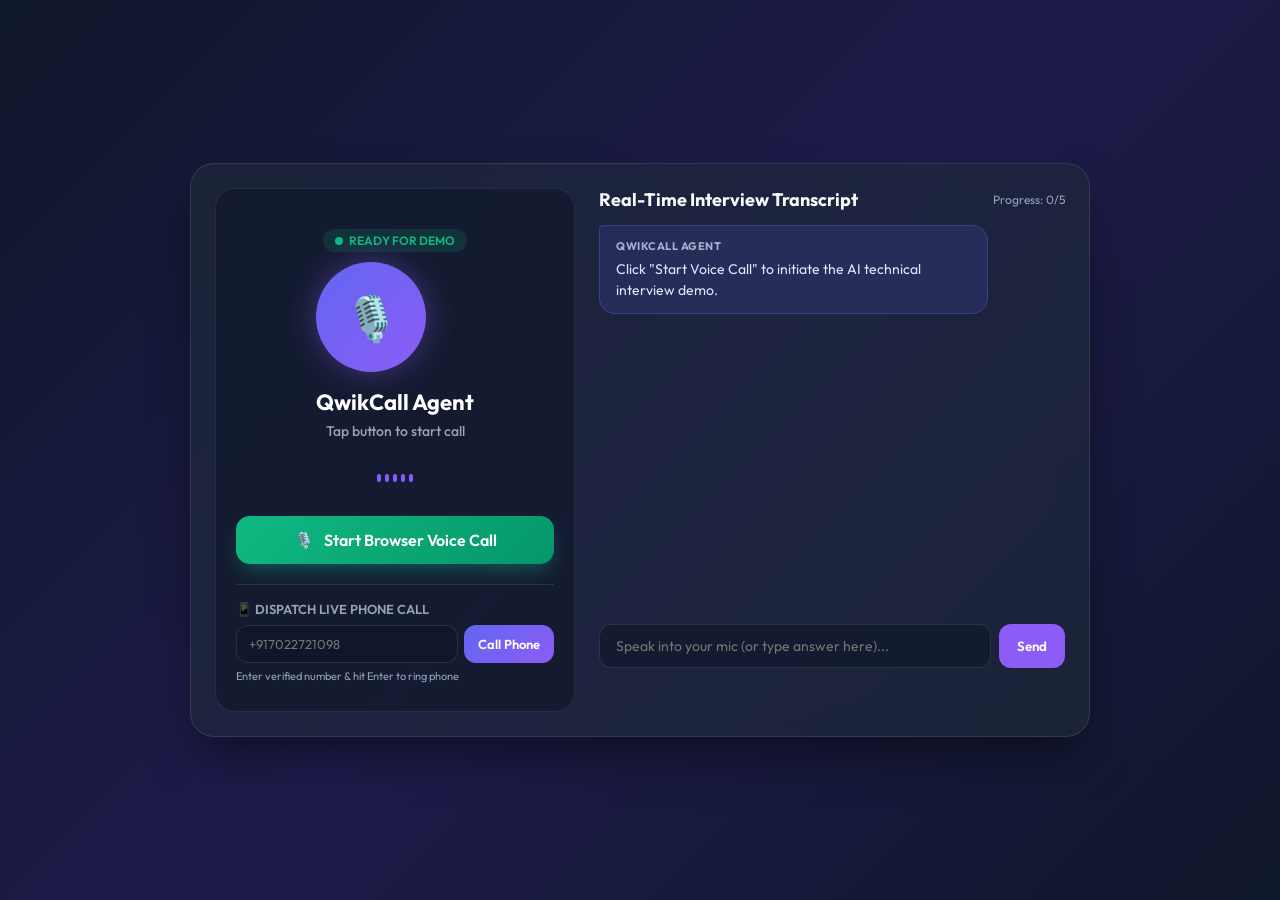
==== static/index.html @ 815c75c7 "first commit" ====
<!DOCTYPE html>
<html lang="en">
<head>
    <meta charset="UTF-8">
    <meta name="viewport" content="width=device-width, initial-scale=1.0">
    <title>QwikCall — AI Voice Interview Practice Agent</title>
    <link rel="preconnect" href="https://fonts.googleapis.com">
    <link rel="preconnect" href="https://fonts.gstatic.com" crossorigin>
    <link href="https://fonts.googleapis.com/css2?family=Outfit:wght@300;400;500;600;700&display=swap" rel="stylesheet">
    <style>
        :root {
            --bg-gradient: linear-gradient(135deg, #0f172a 0%, #1e1b4b 50%, #0f172a 100%);
            --card-bg: rgba(30, 41, 59, 0.7);
            --card-border: rgba(255, 255, 255, 0.1);
            --accent-purple: #8b5cf6;
            --accent-indigo: #6366f1;
            --accent-green: #10b981;
            --accent-red: #ef4444;
            --text-main: #f8fafc;
            --text-muted: #94a3b8;
        }

        * {
            box-sizing: border-box;
            margin: 0;
            padding: 0;
            font-family: 'Outfit', sans-serif;
        }

        body {
            background: var(--bg-gradient);
            color: var(--text-main);
            min-height: 100vh;
            display: flex;
            justify-content: center;
            align-items: center;
            padding: 20px;
            overflow-x: hidden;
        }

        .container {
            width: 100%;
            max-width: 900px;
            display: grid;
            grid-template-columns: 360px 1fr;
            gap: 24px;
            background: var(--card-bg);
            backdrop-filter: blur(16px);
            border: 1px solid var(--card-border);
            border-radius: 24px;
            padding: 24px;
            box-shadow: 0 25px 50px -12px rgba(0, 0, 0, 0.5);
        }

        @media (max-width: 768px) {
            .container {
                grid-template-columns: 1fr;
            }
        }

        /* Phone Call UI Card */
        .phone-card {
            background: rgba(15, 23, 42, 0.6);
            border: 1px solid rgba(255, 255, 255, 0.08);
            border-radius: 20px;
            padding: 28px 20px;
            display: flex;
            flex-direction: column;
            align-items: center;
            justify-content: space-between;
            text-align: center;
            position: relative;
        }

        .avatar-box {
            position: relative;
            margin-top: 10px;
        }

        .avatar {
            width: 110px;
            height: 110px;
            border-radius: 50%;
            background: linear-gradient(135deg, var(--accent-indigo), var(--accent-purple));
            display: flex;
            align-items: center;
            justify-content: center;
            font-size: 44px;
            box-shadow: 0 0 30px rgba(139, 92, 246, 0.4);
            transition: all 0.3s ease;
        }

        .avatar.speaking {
            animation: pulse-ring 1.5s infinite;
        }

        @keyframes pulse-ring {
            0% { box-shadow: 0 0 0 0 rgba(139, 92, 246, 0.6); }
            70% { box-shadow: 0 0 0 20px rgba(139, 92, 246, 0); }
            100% { box-shadow: 0 0 0 0 rgba(139, 92, 246, 0); }
        }

        .agent-name {
            font-size: 22px;
            font-weight: 700;
            margin-top: 16px;
            color: #ffffff;
        }

        .call-status {
            font-size: 14px;
            color: var(--text-muted);
            margin-top: 6px;
            font-weight: 500;
        }

        .badge-live {
            display: inline-flex;
            align-items: center;
            gap: 6px;
            background: rgba(16, 185, 129, 0.15);
            color: var(--accent-green);
            padding: 4px 12px;
            border-radius: 20px;
            font-size: 12px;
            font-weight: 600;
            margin-top: 12px;
        }

        .dot {
            width: 8px;
            height: 8px;
            background: var(--accent-green);
            border-radius: 50%;
            animation: blink 1s infinite alternate;
        }

        @keyframes blink {
            from { opacity: 0.3; }
            to { opacity: 1; }
        }

        /* Waveform Animation */
        .waveform {
            display: flex;
            align-items: center;
            justify-content: center;
            gap: 4px;
            height: 36px;
            margin: 20px 0;
        }

        .bar {
            width: 4px;
            height: 8px;
            background: var(--accent-purple);
            border-radius: 4px;
            transition: height 0.15s ease;
        }

        .waveform.active .bar {
            animation: wave 1s infinite ease-in-out alternate;
        }

        .waveform.active .bar:nth-child(1) { animation-delay: 0.1s; }
        .waveform.active .bar:nth-child(2) { animation-delay: 0.3s; }
        .waveform.active .bar:nth-child(3) { animation-delay: 0.2s; }
        .waveform.active .bar:nth-child(4) { animation-delay: 0.4s; }
        .waveform.active .bar:nth-child(5) { animation-delay: 0.15s; }

        @keyframes wave {
            0% { height: 8px; }
            100% { height: 32px; }
        }

        .btn-call {
            width: 100%;
            padding: 14px;
            border: none;
            border-radius: 14px;
            font-size: 16px;
            font-weight: 600;
            cursor: pointer;
            display: flex;
            align-items: center;
            justify-content: center;
            gap: 10px;
            transition: all 0.2s ease;
        }

        .btn-start {
            background: linear-gradient(135deg, #10b981, #059669);
            color: #ffffff;
            box-shadow: 0 10px 20px -5px rgba(16, 185, 129, 0.4);
        }

        .btn-start:hover {
            transform: translateY(-2px);
            box-shadow: 0 14px 24px -5px rgba(16, 185, 129, 0.5);
        }

        .btn-end {
            background: linear-gradient(135deg, #ef4444, #dc2626);
            color: #ffffff;
            box-shadow: 0 10px 20px -5px rgba(239, 68, 68, 0.4);
        }

        .btn-end:hover {
            transform: translateY(-2px);
        }

        /* Transcript Panel */
        .transcript-panel {
            display: flex;
            flex-direction: column;
            height: 480px;
        }

        .panel-header {
            font-size: 18px;
            font-weight: 700;
            margin-bottom: 14px;
            display: flex;
            align-items: center;
            justify-content: space-between;
        }

        .chat-history {
            flex: 1;
            overflow-y: auto;
            display: flex;
            flex-direction: column;
            gap: 14px;
            padding-right: 8px;
        }

        .chat-history::-webkit-scrollbar {
            width: 6px;
        }
        .chat-history::-webkit-scrollbar-thumb {
            background: rgba(255, 255, 255, 0.15);
            border-radius: 4px;
        }

        .msg {
            max-width: 85%;
            padding: 12px 16px;
            border-radius: 16px;
            font-size: 14px;
            line-height: 1.5;
            animation: fadeIn 0.3s ease-in;
        }

        @keyframes fadeIn {
            from { opacity: 0; transform: translateY(8px); }
            to { opacity: 1; transform: translateY(0); }
        }

        .msg.agent {
            align-self: flex-start;
            background: rgba(99, 102, 241, 0.15);
            border: 1px solid rgba(99, 102, 241, 0.3);
            color: #e0e7ff;
            border-top-left-radius: 4px;
        }

        .msg.user {
            align-self: flex-end;
            background: linear-gradient(135deg, var(--accent-purple), var(--accent-indigo));
            color: #ffffff;
            border-top-right-radius: 4px;
            box-shadow: 0 4px 12px rgba(139, 92, 246, 0.3);
        }

        .msg-role {
            font-size: 11px;
            font-weight: 700;
            text-transform: uppercase;
            letter-spacing: 0.5px;
            margin-bottom: 4px;
            opacity: 0.7;
        }

        .manual-input-box {
            margin-top: 14px;
            display: flex;
            gap: 8px;
        }

        .text-input {
            flex: 1;
            background: rgba(15, 23, 42, 0.6);
            border: 1px solid var(--card-border);
            border-radius: 12px;
            padding: 12px 16px;
            color: white;
            font-size: 14px;
            outline: none;
        }

        .text-input:focus {
            border-color: var(--accent-purple);
        }

        .btn-send {
            background: var(--accent-purple);
            border: none;
            border-radius: 12px;
            padding: 0 18px;
            color: white;
            font-weight: 600;
            cursor: pointer;
        }

        .audio-player {
            display: none;
        }
    </style>
</head>
<body>

    <div class="container">
        <!-- Phone Call Control Panel -->
        <div class="phone-card">
            <div>
                <span class="badge-live"><span class="dot"></span> READY FOR DEMO</span>
                <div class="avatar-box">
                    <div class="avatar" id="agentAvatar">🎙️</div>
                </div>
                <div class="agent-name">QwikCall Agent</div>
                <div class="call-status" id="callStatus">Tap button to start call</div>
            </div>

            <!-- Animated Audio Waveform -->
            <div class="waveform" id="waveform">
                <div class="bar"></div>
                <div class="bar"></div>
                <div class="bar"></div>
                <div class="bar"></div>
                <div class="bar"></div>
            </div>

            <!-- Call Toggle Button -->
            <button class="btn-call btn-start" id="btnToggleCall" onclick="toggleCall()">
                <span>🎙️</span> <span id="btnText">Start Browser Voice Call</span>
            </button>

            <!-- Outbound Phone Call Trigger UI -->
            <div style="margin-top: 20px; width: 100%; border-top: 1px solid var(--card-border); padding-top: 16px; text-align: left;">
                <div style="font-size: 13px; font-weight: 600; color: var(--text-muted); margin-bottom: 8px;">📱 DISPATCH LIVE PHONE CALL</div>
                <div style="display: flex; gap: 6px;">
                    <input type="text" id="phoneInput" class="text-input" placeholder="+917022721098" style="padding: 10px 12px; font-size: 13px;" onkeypress="handlePhoneKeyPress(event)" />
                    <button class="btn-send" id="btnPhoneCall" onclick="triggerPhoneCall()" style="padding: 10px 14px; font-size: 13px; background: linear-gradient(135deg, var(--accent-indigo), var(--accent-purple)); white-space: nowrap;">Call Phone</button>
                </div>
                <div id="phoneStatus" style="font-size: 11px; color: var(--text-muted); margin-top: 6px;">Enter verified number & hit Enter to ring phone</div>
            </div>
        </div>

        <!-- Live Transcript Chat Panel -->
        <div class="transcript-panel">
            <div class="panel-header">
                <span>Real-Time Interview Transcript</span>
                <span style="font-size: 12px; font-weight: 400; color: var(--text-muted);" id="qCount">Progress: 0/5</span>
            </div>

            <div class="chat-history" id="chatHistory">
                <div class="msg agent">
                    <div class="msg-role">QwikCall Agent</div>
                    Click "Start Voice Call" to initiate the AI technical interview demo.
                </div>
            </div>

        <!-- Fallback text input -->
            <div class="manual-input-box">
                <input type="text" id="userInput" class="text-input" placeholder="Speak into your mic (or type answer here)..." onkeypress="handleKeyPress(event)" disabled />
                <button class="btn-send" id="btnSend" onclick="sendAnswer()" disabled>Send</button>
            </div>
        </div>
    </div>

    <!-- Hidden audio element for TTS playback -->
    <audio id="audioPlayer" class="audio-player"></audio>

    <script>
        let isCallActive = false;
        let sessionId = null;
        let isSpeaking = false;
        
        // VAD & MediaRecorder variables
        let mediaRecorder = null;
        let audioChunks = [];
        let isRecording = false;
        let audioCtx = null;
        let analyser = null;
        let micStream = null;
        let silenceTimer = null;
        let hasUserSpoken = false;

        async function startAutoRecording() {
            if (!isCallActive || isSpeaking || isRecording) return;

            try {
                micStream = await navigator.mediaDevices.getUserMedia({ audio: true });
                mediaRecorder = new MediaRecorder(micStream);
                audioChunks = [];

                // Audio Context VAD Setup
                audioCtx = new (window.AudioContext || window.webkitAudioContext)();
                const source = audioCtx.createMediaStreamSource(micStream);
                analyser = audioCtx.createAnalyser();
                analyser.fftSize = 512;
                source.connect(analyser);

                const dataArray = new Uint8Array(analyser.frequencyBinCount);
                hasUserSpoken = false;

                mediaRecorder.ondataavailable = event => {
                    if (event.data.size > 0) {
                        audioChunks.push(event.data);
                    }
                };

                mediaRecorder.onstop = async () => {
                    const audioBlob = new Blob(audioChunks, { type: 'audio/webm' });
                    audioChunks = [];
                    
                    // Stop tracks & close audio context
                    if (micStream) micStream.getTracks().forEach(track => track.stop());
                    if (audioCtx) try { audioCtx.close(); } catch(e){}

                    document.getElementById('callStatus').innerText = "Transcribing voice via Groq Whisper...";
                    document.getElementById('waveform').classList.add('active');

                    await submitAudioTurn(audioBlob);
                };

                mediaRecorder.start();
                isRecording = true;
                document.getElementById('callStatus').innerText = "🎙️ Listening to candidate... Speak into your mic!";
                document.getElementById('waveform').classList.add('active');

                checkSilenceLoop(dataArray);

            } catch (err) {
                console.error("Auto recording error:", err);
                document.getElementById('callStatus').innerText = "Mic error. Type answer below.";
            }
        }

        function checkSilenceLoop(dataArray) {
            if (!isRecording || !analyser) return;

            analyser.getByteFrequencyData(dataArray);
            let sum = 0;
            for (let i = 0; i < dataArray.length; i++) {
                sum += dataArray[i];
            }
            let averageVolume = sum / dataArray.length;

            // Speech volume threshold
            if (averageVolume > 12) {
                hasUserSpoken = true;
                document.getElementById('callStatus').innerText = "🔴 Candidate speaking...";
                if (silenceTimer) {
                    clearTimeout(silenceTimer);
                    silenceTimer = null;
                }
            } else if (hasUserSpoken && !silenceTimer) {
                // User spoke and now there is silence -> stop after 1.4 seconds
                document.getElementById('callStatus').innerText = "Silence detected... Sending answer";
                silenceTimer = setTimeout(() => {
                    if (mediaRecorder && mediaRecorder.state !== "inactive") {
                        mediaRecorder.stop();
                        isRecording = false;
                    }
                }, 750);
            }

            if (isRecording) {
                requestAnimationFrame(() => checkSilenceLoop(dataArray));
            }
        }

        async function submitAudioTurn(audioBlob) {
            if (!sessionId || !isCallActive) return;

            const formData = new FormData();
            formData.append("session_id", sessionId);
            formData.append("file", audioBlob, "recording.webm");

            try {
                const res = await fetch('/api/sim/audio_turn', {
                    method: 'POST',
                    body: formData
                });

                if (!res.ok) {
                    throw new Error(`Server status ${res.status}`);
                }

                const data = await res.json();
                
                // Add candidate message
                addMessage("user", data.user_speech);
                
                // Add agent response
                addMessage("agent", data.response);
                document.getElementById('qCount').innerText = `Progress: ${data.question_num}/5`;

                await speakText(data.response);

                if (data.is_final) {
                    setTimeout(() => { endCall(); }, 3000);
                }

            } catch (err) {
                console.error("Audio turn error:", err);
                document.getElementById('callStatus').innerText = "Error transcribing audio.";
            }
        }

        async function toggleCall() {
            if (!isCallActive) {
                await startCall();
            } else {
                endCall();
            }
        }

        async function startCall() {
            try {
                const res = await fetch('/api/sim/start', { method: 'POST' });
                const data = await res.json();
                
                sessionId = data.session_id;
                isCallActive = true;

                // UI updates
                document.getElementById('btnToggleCall').className = "btn-call btn-end";
                document.getElementById('btnText').innerText = "End Call";
                document.getElementById('callStatus').innerText = "Connected • In Call";
                document.getElementById('userInput').disabled = false;
                document.getElementById('btnSend').disabled = false;
                document.getElementById('chatHistory').innerHTML = "";
                document.getElementById('qCount').innerText = "Progress: 0/5";

                // Play greeting
                addMessage("agent", data.greeting);
                await speakText(data.greeting);

            } catch (err) {
                console.error("Start call error:", err);
                alert("Failed to connect call server.");
            }
        }

        function endCall() {
            isCallActive = false;
            sessionId = null;
            if (mediaRecorder && mediaRecorder.state !== "inactive") {
                try { mediaRecorder.stop(); } catch(e){}
            }
            if (micStream) {
                try { micStream.getTracks().forEach(t => t.stop()); } catch(e){}
            }
            if (audioCtx) {
                try { audioCtx.close(); } catch(e){}
            }
            isRecording = false;

            document.getElementById('btnToggleCall').className = "btn-call btn-start";
            document.getElementById('btnText').innerText = "Start Voice Call";
            document.getElementById('callStatus').innerText = "Call ended";
            document.getElementById('userInput').disabled = true;
            document.getElementById('btnSend').disabled = true;
            document.getElementById('waveform').classList.remove('active');
            document.getElementById('agentAvatar').classList.remove('speaking');
        }

        async function submitTurn(userSpeech) {
            if (!sessionId || !isCallActive) return;

            document.getElementById('callStatus').innerText = "Agent thinking...";
            document.getElementById('waveform').classList.add('active');

            try {
                const res = await fetch('/api/sim/turn', {
                    method: 'POST',
                    headers: { 'Content-Type': 'application/json' },
                    body: JSON.stringify({ session_id: sessionId, user_speech: userSpeech })
                });

                const data = await res.json();
                addMessage("agent", data.response);
                document.getElementById('qCount').innerText = `Progress: ${data.question_num}/5`;

                await speakText(data.response);

                if (data.is_final) {
                    setTimeout(() => { endCall(); }, 3000);
                }

            } catch (err) {
                console.error("Turn error:", err);
                document.getElementById('callStatus').innerText = "Error getting response.";
            }
        }

        async function speakText(text) {
            isSpeaking = true;
            document.getElementById('agentAvatar').classList.add('speaking');
            document.getElementById('waveform').classList.add('active');
            document.getElementById('callStatus').innerText = "Agent speaking...";

            const player = document.getElementById('audioPlayer');
            player.src = `/api/sim/tts?text=${encodeURIComponent(text)}`;
            
            return new Promise((resolve) => {
                player.onended = () => {
                    isSpeaking = false;
                    document.getElementById('agentAvatar').classList.remove('speaking');
                    document.getElementById('waveform').classList.remove('active');
                    if (isCallActive) {
                        startAutoRecording();
                    }
                    resolve();
                };
                player.onerror = () => {
                    isSpeaking = false;
                    document.getElementById('agentAvatar').classList.remove('speaking');
                    document.getElementById('waveform').classList.remove('active');
                    if (isCallActive) {
                        startAutoRecording();
                    }
                    resolve();
                };
                player.play().catch(e => {
                    isSpeaking = false;
                    console.warn("Autoplay audio blocked, resolving:", e);
                    if (isCallActive) {
                        startAutoRecording();
                    }
                    resolve();
                });
            });
        }

        function startListening() {
            if (recognition && isCallActive) {
                try {
                    recognition.start();
                    document.getElementById('waveform').classList.add('active');
                } catch(e) {
                    console.log("Recognition start info/retry:", e);
                }
            }
        }

        function sendAnswer() {
            const input = document.getElementById('userInput');
            const text = input.value.strip ? input.value.trim() : input.value;
            if (!text) return;
            
            input.value = "";
            addMessage("user", text);
            submitTurn(text);
        }

        function handleKeyPress(e) {
            if (e.key === 'Enter') {
                sendAnswer();
            }
        }

        async function triggerPhoneCall() {
            const input = document.getElementById('phoneInput');
            const statusDiv = document.getElementById('phoneStatus');
            const targetNumber = input.value ? input.value.trim() : '';

            if (!targetNumber) {
                statusDiv.innerText = "Please enter a valid mobile number (e.g. +919876543210)";
                statusDiv.style.color = "#ef4444";
                return;
            }

            statusDiv.innerText = `Calling ${targetNumber}... Please wait`;
            statusDiv.style.color = "#6366f1";

            try {
                const res = await fetch('/api/call/outbound', {
                    method: 'POST',
                    headers: { 'Content-Type': 'application/json' },
                    body: JSON.stringify({ phone_number: targetNumber })
                });

                const data = await res.json();
                if (res.ok) {
                    statusDiv.innerText = `✅ Calling ${targetNumber}! Answer your phone.`;
                    statusDiv.style.color = "#10b981";
                } else {
                    statusDiv.innerText = `❌ Error: ${data.detail || "Failed to initiate call"}`;
                    statusDiv.style.color = "#ef4444";
                }
            } catch (err) {
                console.error("Outbound call error:", err);
                statusDiv.innerText = "❌ Network error initiating phone call.";
                statusDiv.style.color = "#ef4444";
            }
        }

        function handlePhoneKeyPress(e) {
            if (e.key === 'Enter') {
                triggerPhoneCall();
            }
        }

        function addMessage(role, text) {
            const history = document.getElementById('chatHistory');
            const msgDiv = document.createElement('div');
            msgDiv.className = `msg ${role}`;

            const roleName = role === 'agent' ? 'QwikCall Agent' : 'Candidate';
            msgDiv.innerHTML = `<div class="msg-role">${roleName}</div>${text}`;

            history.appendChild(msgDiv);
            history.scrollTop = history.scrollHeight;
        }
    </script>
</body>
</html>
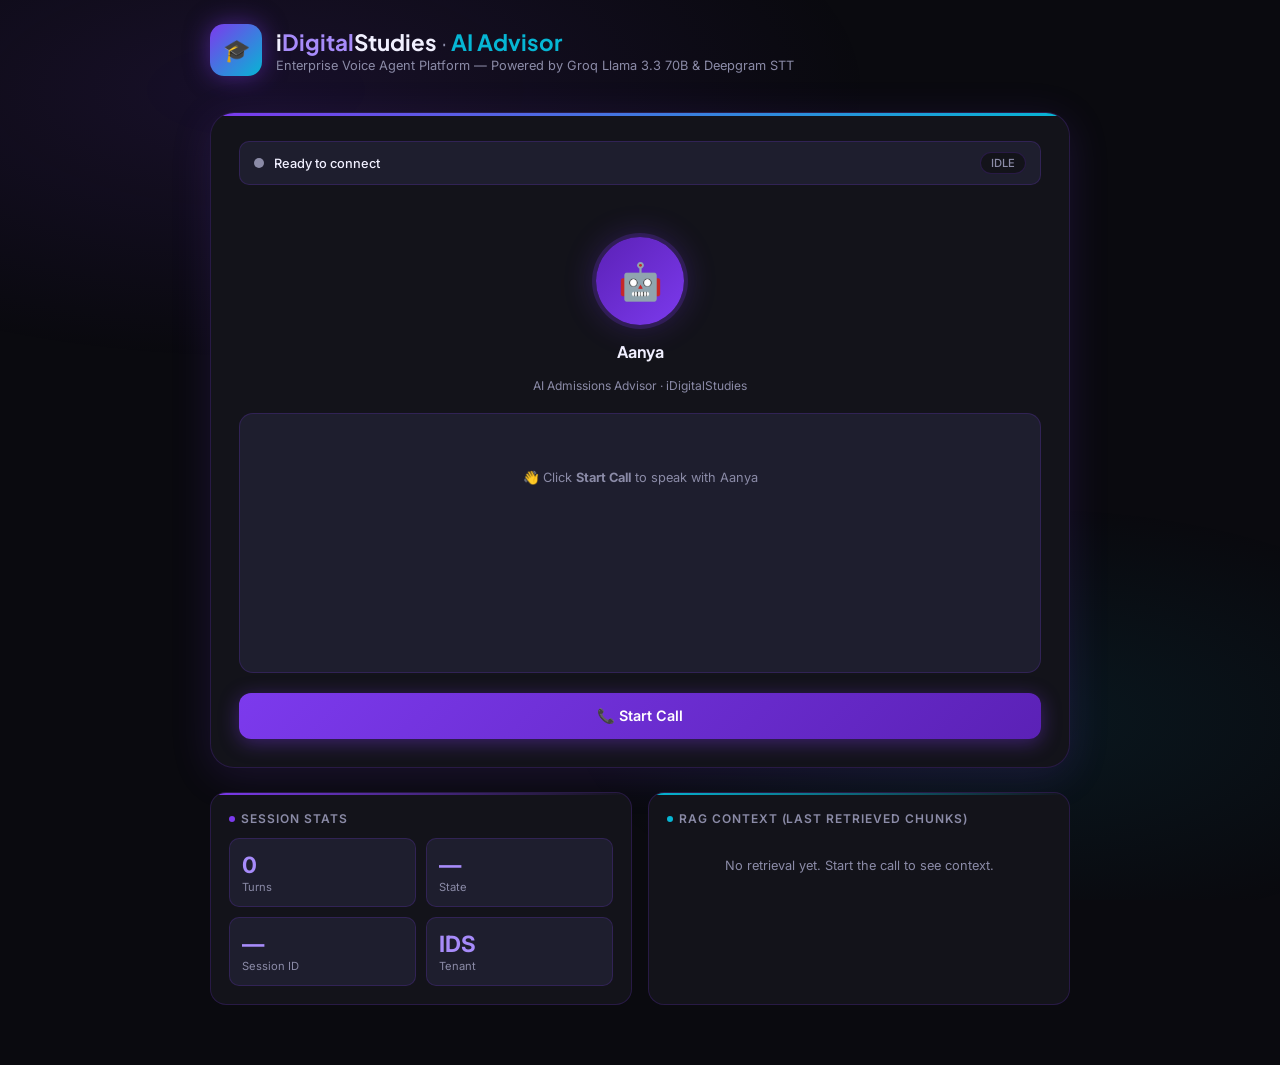
==== commit 95c1f15d: "first commit" ====
--- a/static/index.html
+++ b/static/index.html
@@ -1,730 +1,644 @@
 <!DOCTYPE html>
 <html lang="en">
 <head>
-    <meta charset="UTF-8">
-    <meta name="viewport" content="width=device-width, initial-scale=1.0">
-    <title>QwikCall — AI Voice Interview Practice Agent</title>
-    <link rel="preconnect" href="https://fonts.googleapis.com">
-    <link rel="preconnect" href="https://fonts.gstatic.com" crossorigin>
-    <link href="https://fonts.googleapis.com/css2?family=Outfit:wght@300;400;500;600;700&display=swap" rel="stylesheet">
-    <style>
-        :root {
-            --bg-gradient: linear-gradient(135deg, #0f172a 0%, #1e1b4b 50%, #0f172a 100%);
-            --card-bg: rgba(30, 41, 59, 0.7);
-            --card-border: rgba(255, 255, 255, 0.1);
-            --accent-purple: #8b5cf6;
-            --accent-indigo: #6366f1;
-            --accent-green: #10b981;
-            --accent-red: #ef4444;
-            --text-main: #f8fafc;
-            --text-muted: #94a3b8;
-        }
-
-        * {
-            box-sizing: border-box;
-            margin: 0;
-            padding: 0;
-            font-family: 'Outfit', sans-serif;
-        }
-
-        body {
-            background: var(--bg-gradient);
-            color: var(--text-main);
-            min-height: 100vh;
-            display: flex;
-            justify-content: center;
-            align-items: center;
-            padding: 20px;
-            overflow-x: hidden;
-        }
-
-        .container {
-            width: 100%;
-            max-width: 900px;
-            display: grid;
-            grid-template-columns: 360px 1fr;
-            gap: 24px;
-            background: var(--card-bg);
-            backdrop-filter: blur(16px);
-            border: 1px solid var(--card-border);
-            border-radius: 24px;
-            padding: 24px;
-            box-shadow: 0 25px 50px -12px rgba(0, 0, 0, 0.5);
-        }
-
-        @media (max-width: 768px) {
-            .container {
-                grid-template-columns: 1fr;
-            }
-        }
-
-        /* Phone Call UI Card */
-        .phone-card {
-            background: rgba(15, 23, 42, 0.6);
-            border: 1px solid rgba(255, 255, 255, 0.08);
-            border-radius: 20px;
-            padding: 28px 20px;
-            display: flex;
-            flex-direction: column;
-            align-items: center;
-            justify-content: space-between;
-            text-align: center;
-            position: relative;
-        }
-
-        .avatar-box {
-            position: relative;
-            margin-top: 10px;
-        }
-
-        .avatar {
-            width: 110px;
-            height: 110px;
-            border-radius: 50%;
-            background: linear-gradient(135deg, var(--accent-indigo), var(--accent-purple));
-            display: flex;
-            align-items: center;
-            justify-content: center;
-            font-size: 44px;
-            box-shadow: 0 0 30px rgba(139, 92, 246, 0.4);
-            transition: all 0.3s ease;
-        }
-
-        .avatar.speaking {
-            animation: pulse-ring 1.5s infinite;
-        }
-
-        @keyframes pulse-ring {
-            0% { box-shadow: 0 0 0 0 rgba(139, 92, 246, 0.6); }
-            70% { box-shadow: 0 0 0 20px rgba(139, 92, 246, 0); }
-            100% { box-shadow: 0 0 0 0 rgba(139, 92, 246, 0); }
-        }
-
-        .agent-name {
-            font-size: 22px;
-            font-weight: 700;
-            margin-top: 16px;
-            color: #ffffff;
-        }
-
-        .call-status {
-            font-size: 14px;
-            color: var(--text-muted);
-            margin-top: 6px;
-            font-weight: 500;
-        }
-
-        .badge-live {
-            display: inline-flex;
-            align-items: center;
-            gap: 6px;
-            background: rgba(16, 185, 129, 0.15);
-            color: var(--accent-green);
-            padding: 4px 12px;
-            border-radius: 20px;
-            font-size: 12px;
-            font-weight: 600;
-            margin-top: 12px;
-        }
-
-        .dot {
-            width: 8px;
-            height: 8px;
-            background: var(--accent-green);
-            border-radius: 50%;
-            animation: blink 1s infinite alternate;
-        }
-
-        @keyframes blink {
-            from { opacity: 0.3; }
-            to { opacity: 1; }
-        }
-
-        /* Waveform Animation */
-        .waveform {
-            display: flex;
-            align-items: center;
-            justify-content: center;
-            gap: 4px;
-            height: 36px;
-            margin: 20px 0;
-        }
-
-        .bar {
-            width: 4px;
-            height: 8px;
-            background: var(--accent-purple);
-            border-radius: 4px;
-            transition: height 0.15s ease;
-        }
-
-        .waveform.active .bar {
-            animation: wave 1s infinite ease-in-out alternate;
-        }
-
-        .waveform.active .bar:nth-child(1) { animation-delay: 0.1s; }
-        .waveform.active .bar:nth-child(2) { animation-delay: 0.3s; }
-        .waveform.active .bar:nth-child(3) { animation-delay: 0.2s; }
-        .waveform.active .bar:nth-child(4) { animation-delay: 0.4s; }
-        .waveform.active .bar:nth-child(5) { animation-delay: 0.15s; }
-
-        @keyframes wave {
-            0% { height: 8px; }
-            100% { height: 32px; }
-        }
-
-        .btn-call {
-            width: 100%;
-            padding: 14px;
-            border: none;
-            border-radius: 14px;
-            font-size: 16px;
-            font-weight: 600;
-            cursor: pointer;
-            display: flex;
-            align-items: center;
-            justify-content: center;
-            gap: 10px;
-            transition: all 0.2s ease;
-        }
-
-        .btn-start {
-            background: linear-gradient(135deg, #10b981, #059669);
-            color: #ffffff;
-            box-shadow: 0 10px 20px -5px rgba(16, 185, 129, 0.4);
-        }
-
-        .btn-start:hover {
-            transform: translateY(-2px);
-            box-shadow: 0 14px 24px -5px rgba(16, 185, 129, 0.5);
-        }
-
-        .btn-end {
-            background: linear-gradient(135deg, #ef4444, #dc2626);
-            color: #ffffff;
-            box-shadow: 0 10px 20px -5px rgba(239, 68, 68, 0.4);
-        }
-
-        .btn-end:hover {
-            transform: translateY(-2px);
-        }
-
-        /* Transcript Panel */
-        .transcript-panel {
-            display: flex;
-            flex-direction: column;
-            height: 480px;
-        }
-
-        .panel-header {
-            font-size: 18px;
-            font-weight: 700;
-            margin-bottom: 14px;
-            display: flex;
-            align-items: center;
-            justify-content: space-between;
-        }
-
-        .chat-history {
-            flex: 1;
-            overflow-y: auto;
-            display: flex;
-            flex-direction: column;
-            gap: 14px;
-            padding-right: 8px;
-        }
-
-        .chat-history::-webkit-scrollbar {
-            width: 6px;
-        }
-        .chat-history::-webkit-scrollbar-thumb {
-            background: rgba(255, 255, 255, 0.15);
-            border-radius: 4px;
-        }
-
-        .msg {
-            max-width: 85%;
-            padding: 12px 16px;
-            border-radius: 16px;
-            font-size: 14px;
-            line-height: 1.5;
-            animation: fadeIn 0.3s ease-in;
-        }
-
-        @keyframes fadeIn {
-            from { opacity: 0; transform: translateY(8px); }
-            to { opacity: 1; transform: translateY(0); }
-        }
-
-        .msg.agent {
-            align-self: flex-start;
-            background: rgba(99, 102, 241, 0.15);
-            border: 1px solid rgba(99, 102, 241, 0.3);
-            color: #e0e7ff;
-            border-top-left-radius: 4px;
-        }
-
-        .msg.user {
-            align-self: flex-end;
-            background: linear-gradient(135deg, var(--accent-purple), var(--accent-indigo));
-            color: #ffffff;
-            border-top-right-radius: 4px;
-            box-shadow: 0 4px 12px rgba(139, 92, 246, 0.3);
-        }
-
-        .msg-role {
-            font-size: 11px;
-            font-weight: 700;
-            text-transform: uppercase;
-            letter-spacing: 0.5px;
-            margin-bottom: 4px;
-            opacity: 0.7;
-        }
-
-        .manual-input-box {
-            margin-top: 14px;
-            display: flex;
-            gap: 8px;
-        }
-
-        .text-input {
-            flex: 1;
-            background: rgba(15, 23, 42, 0.6);
-            border: 1px solid var(--card-border);
-            border-radius: 12px;
-            padding: 12px 16px;
-            color: white;
-            font-size: 14px;
-            outline: none;
-        }
-
-        .text-input:focus {
-            border-color: var(--accent-purple);
-        }
-
-        .btn-send {
-            background: var(--accent-purple);
-            border: none;
-            border-radius: 12px;
-            padding: 0 18px;
-            color: white;
-            font-weight: 600;
-            cursor: pointer;
-        }
-
-        .audio-player {
-            display: none;
-        }
-    </style>
+<meta charset="UTF-8" />
+<meta name="viewport" content="width=device-width, initial-scale=1.0" />
+<title>iDigitalStudies — AI Admissions Advisor</title>
+<meta name="description" content="Speak with Aanya, the AI admissions advisor for iDigitalStudies Digital Marketing Program."/>
+<link rel="preconnect" href="https://fonts.googleapis.com" />
+<link href="https://fonts.googleapis.com/css2?family=Inter:wght@300;400;500;600;700&family=Plus+Jakarta+Sans:wght@400;600;700;800&display=swap" rel="stylesheet" />
+<style>
+  :root {
+    --brand: #7C3AED;
+    --brand-light: #A78BFA;
+    --brand-dark: #5B21B6;
+    --accent: #06B6D4;
+    --success: #10B981;
+    --warn: #F59E0B;
+    --danger: #EF4444;
+    --bg: #0A0A0F;
+    --surface: #13131A;
+    --surface2: #1E1E2E;
+    --border: rgba(124,58,237,0.2);
+    --text: #F1F0FF;
+    --muted: #8B8BA7;
+    --radius: 16px;
+    --shadow: 0 8px 40px rgba(124,58,237,0.15);
+  }
+  *, *::before, *::after { box-sizing: border-box; margin: 0; padding: 0; }
+  html { height: 100%; }
+  body {
+    font-family: 'Inter', sans-serif;
+    background: var(--bg);
+    color: var(--text);
+    min-height: 100vh;
+    display: flex;
+    flex-direction: column;
+    align-items: center;
+  }
+  /* Animated background */
+  body::before {
+    content: '';
+    position: fixed;
+    inset: 0;
+    background: radial-gradient(ellipse 80% 50% at 20% 10%, rgba(124,58,237,0.12) 0%, transparent 60%),
+                radial-gradient(ellipse 60% 40% at 80% 80%, rgba(6,182,212,0.08) 0%, transparent 60%);
+    pointer-events: none;
+    z-index: 0;
+  }
+  .page-wrap { position: relative; z-index: 1; width: 100%; max-width: 900px; padding: 24px 20px 60px; }
+
+  /* HEADER */
+  header { display: flex; align-items: center; gap: 14px; margin-bottom: 36px; }
+  .logo-ring {
+    width: 52px; height: 52px; border-radius: 14px;
+    background: linear-gradient(135deg, var(--brand), var(--accent));
+    display: flex; align-items: center; justify-content: center;
+    font-size: 22px; box-shadow: 0 0 24px rgba(124,58,237,0.5);
+  }
+  header h1 { font-family: 'Plus Jakarta Sans', sans-serif; font-size: 1.4rem; font-weight: 700; }
+  header h1 span { color: var(--brand-light); }
+  header p { font-size: 0.8rem; color: var(--muted); margin-top: 2px; }
+
+  /* PHONE CARD */
+  .phone-card {
+    background: var(--surface);
+    border: 1px solid var(--border);
+    border-radius: 24px;
+    padding: 28px;
+    box-shadow: var(--shadow);
+    margin-bottom: 24px;
+    position: relative;
+    overflow: hidden;
+  }
+  .phone-card::before {
+    content: '';
+    position: absolute;
+    top: 0; left: 0; right: 0; height: 3px;
+    background: linear-gradient(90deg, var(--brand), var(--accent));
+  }
+
+  /* STATUS BAR */
+  .status-bar {
+    display: flex; align-items: center; gap: 10px;
+    margin-bottom: 24px; padding: 10px 14px;
+    background: var(--surface2); border-radius: 10px;
+    border: 1px solid var(--border);
+  }
+  .status-dot {
+    width: 10px; height: 10px; border-radius: 50%;
+    background: var(--muted); flex-shrink: 0;
+    transition: background 0.3s;
+  }
+  .status-dot.active { background: var(--success); box-shadow: 0 0 8px var(--success); animation: pulse-dot 1.5s infinite; }
+  .status-dot.listening { background: var(--warn); box-shadow: 0 0 8px var(--warn); animation: pulse-dot 0.8s infinite; }
+  .status-dot.thinking { background: var(--accent); box-shadow: 0 0 8px var(--accent); animation: pulse-dot 1s infinite; }
+  .status-dot.escalate { background: var(--danger); box-shadow: 0 0 8px var(--danger); }
+  @keyframes pulse-dot { 0%,100%{opacity:1} 50%{opacity:0.4} }
+  .status-label { font-size: 0.8rem; font-weight: 500; }
+  .status-tag {
+    margin-left: auto; font-size: 0.7rem; padding: 3px 10px;
+    border-radius: 100px; background: var(--surface);
+    border: 1px solid var(--border); color: var(--muted);
+    font-weight: 500;
+  }
+  .status-tag.active { border-color: rgba(16,185,129,0.4); color: var(--success); }
+  .status-tag.escalate { border-color: rgba(239,68,68,0.4); color: var(--danger); }
+
+  /* AVATAR & WAVEFORM */
+  .agent-area {
+    display: flex; flex-direction: column; align-items: center;
+    padding: 28px 0 20px; gap: 16px;
+  }
+  .avatar-ring {
+    width: 88px; height: 88px; border-radius: 50%;
+    background: linear-gradient(135deg, var(--brand-dark), var(--brand));
+    display: flex; align-items: center; justify-content: center;
+    font-size: 36px; position: relative;
+    box-shadow: 0 0 0 4px rgba(124,58,237,0.2), 0 0 32px rgba(124,58,237,0.3);
+    transition: box-shadow 0.3s;
+  }
+  .avatar-ring.speaking {
+    animation: avatar-pulse 1s ease-in-out infinite;
+  }
+  @keyframes avatar-pulse {
+    0%,100% { box-shadow: 0 0 0 4px rgba(124,58,237,0.2), 0 0 32px rgba(124,58,237,0.3); }
+    50% { box-shadow: 0 0 0 10px rgba(124,58,237,0.15), 0 0 56px rgba(124,58,237,0.5); }
+  }
+  .agent-name { font-family: 'Plus Jakarta Sans', sans-serif; font-size: 1rem; font-weight: 700; }
+  .agent-role { font-size: 0.75rem; color: var(--muted); }
+
+  /* WAVEFORM CANVAS */
+  #waveform {
+    width: 100%; height: 60px; border-radius: 12px;
+    background: var(--surface2); display: none;
+  }
+  #waveform.visible { display: block; }
+
+  /* TRANSCRIPT */
+  .transcript-box {
+    background: var(--surface2); border-radius: 14px;
+    border: 1px solid var(--border);
+    padding: 16px; height: 260px; overflow-y: auto;
+    display: flex; flex-direction: column; gap: 12px;
+    scroll-behavior: smooth;
+    margin-bottom: 20px;
+  }
+  .transcript-box::-webkit-scrollbar { width: 4px; }
+  .transcript-box::-webkit-scrollbar-track { background: transparent; }
+  .transcript-box::-webkit-scrollbar-thumb { background: var(--border); border-radius: 4px; }
+
+  .msg { display: flex; gap: 10px; animation: msg-in 0.3s ease-out; }
+  @keyframes msg-in { from { opacity: 0; transform: translateY(10px); } to { opacity: 1; transform: none; } }
+  .msg.agent { flex-direction: row; }
+  .msg.user { flex-direction: row-reverse; }
+  .msg-avatar {
+    width: 32px; height: 32px; border-radius: 50%; flex-shrink: 0;
+    display: flex; align-items: center; justify-content: center;
+    font-size: 14px; font-weight: 700;
+  }
+  .msg.agent .msg-avatar { background: linear-gradient(135deg, var(--brand), var(--accent)); }
+  .msg.user .msg-avatar { background: var(--surface); border: 1px solid var(--border); color: var(--muted); }
+  .msg-bubble {
+    max-width: 76%; padding: 10px 14px;
+    border-radius: 14px; font-size: 0.875rem; line-height: 1.5;
+  }
+  .msg.agent .msg-bubble {
+    background: rgba(124,58,237,0.12); border: 1px solid rgba(124,58,237,0.2);
+    border-top-left-radius: 4px;
+  }
+  .msg.user .msg-bubble {
+    background: var(--surface); border: 1px solid var(--border);
+    border-top-right-radius: 4px; color: var(--text);
+  }
+  .msg-time { font-size: 0.65rem; color: var(--muted); margin-top: 4px; }
+  .escalation-notice {
+    background: rgba(239,68,68,0.1); border: 1px solid rgba(239,68,68,0.3);
+    border-radius: 10px; padding: 10px 14px; font-size: 0.8rem; color: #FCA5A5;
+    display: flex; gap: 8px; align-items: center;
+  }
+  .lead-form {
+    background: rgba(6,182,212,0.08); border: 1px solid rgba(6,182,212,0.3);
+    border-radius: 12px; padding: 14px; font-size: 0.8rem; color: var(--accent);
+    margin-bottom: 6px;
+  }
+
+  /* CONTROLS */
+  .controls { display: flex; gap: 12px; align-items: center; flex-wrap: wrap; }
+  .btn-main {
+    flex: 1; min-width: 140px; padding: 14px 24px;
+    border-radius: 12px; font-size: 0.9rem; font-weight: 600;
+    border: none; cursor: pointer; transition: all 0.2s;
+    font-family: 'Inter', sans-serif;
+  }
+  .btn-start {
+    background: linear-gradient(135deg, var(--brand), var(--brand-dark));
+    color: #fff; box-shadow: 0 4px 20px rgba(124,58,237,0.4);
+  }
+  .btn-start:hover { transform: translateY(-2px); box-shadow: 0 8px 28px rgba(124,58,237,0.5); }
+  .btn-mic {
+    background: rgba(239,68,68,0.15); color: #FCA5A5;
+    border: 1px solid rgba(239,68,68,0.4);
+  }
+  .btn-mic.recording {
+    background: var(--danger); color: #fff;
+    box-shadow: 0 0 20px rgba(239,68,68,0.5); animation: mic-glow 1s infinite;
+  }
+  @keyframes mic-glow { 0%,100%{box-shadow:0 0 20px rgba(239,68,68,0.5)} 50%{box-shadow:0 0 40px rgba(239,68,68,0.7)} }
+  .btn-end {
+    background: rgba(239,68,68,0.12); color: #FCA5A5;
+    border: 1px solid rgba(239,68,68,0.3);
+  }
+  .btn-end:hover { background: rgba(239,68,68,0.25); }
+  .btn-main:disabled { opacity: 0.45; cursor: not-allowed; transform: none !important; }
+  .btn-icon { width: 48px; height: 48px; border-radius: 12px; flex: none !important; min-width: unset !important; }
+
+  /* TEXT INPUT AREA */
+  .text-input-area { display: flex; gap: 10px; margin-top: 12px; }
+  .text-input-area input {
+    flex: 1; background: var(--surface2); border: 1px solid var(--border);
+    border-radius: 10px; padding: 12px 14px; color: var(--text);
+    font-size: 0.875rem; font-family: 'Inter', sans-serif;
+    outline: none; transition: border-color 0.2s;
+  }
+  .text-input-area input:focus { border-color: var(--brand-light); }
+  .text-input-area input::placeholder { color: var(--muted); }
+  .btn-send {
+    background: var(--brand); color: #fff; border: none;
+    border-radius: 10px; padding: 12px 18px; cursor: pointer;
+    font-size: 0.875rem; font-weight: 600; transition: all 0.2s;
+    font-family: 'Inter', sans-serif;
+  }
+  .btn-send:hover { background: var(--brand-dark); }
+  .btn-send:disabled { opacity: 0.4; cursor: not-allowed; }
+
+  /* INFO PANELS */
+  .info-grid { display: grid; grid-template-columns: 1fr 1fr; gap: 16px; margin-top: 20px; }
+  @media(max-width:600px) { .info-grid { grid-template-columns: 1fr; } }
+  .info-panel {
+    background: var(--surface); border: 1px solid var(--border);
+    border-radius: 16px; padding: 18px; position: relative; overflow: hidden;
+  }
+  .info-panel::before {
+    content: ''; position: absolute; top: 0; left: 0; right: 0; height: 2px;
+    background: linear-gradient(90deg, var(--brand), transparent);
+  }
+  .info-panel.kb-panel::before { background: linear-gradient(90deg, var(--accent), transparent); }
+  .panel-title {
+    font-size: 0.75rem; font-weight: 600; text-transform: uppercase;
+    letter-spacing: 0.08em; color: var(--muted); margin-bottom: 12px;
+    display: flex; align-items: center; gap: 6px;
+  }
+  .panel-title .dot { width: 6px; height: 6px; border-radius: 50%; background: var(--brand); }
+  .kb-panel .panel-title .dot { background: var(--accent); }
+  .stat-grid { display: grid; grid-template-columns: 1fr 1fr; gap: 10px; }
+  .stat-card {
+    background: var(--surface2); border-radius: 10px; padding: 12px;
+    border: 1px solid var(--border);
+  }
+  .stat-val { font-size: 1.4rem; font-weight: 700; color: var(--brand-light); }
+  .stat-label { font-size: 0.7rem; color: var(--muted); margin-top: 2px; }
+  .kb-chunk {
+    background: var(--surface2); border-radius: 10px; padding: 10px 12px;
+    border: 1px solid var(--border); margin-bottom: 8px;
+    font-size: 0.75rem; color: var(--text); line-height: 1.5;
+  }
+  .kb-chunk-source {
+    font-size: 0.65rem; color: var(--accent); font-weight: 600;
+    margin-bottom: 4px; display: flex; align-items: center; gap: 4px;
+  }
+  .kb-chunk-score {
+    font-size: 0.65rem; color: var(--muted);
+    margin-left: auto; background: var(--surface); padding: 2px 6px; border-radius: 4px;
+  }
+  .empty-kb { color: var(--muted); font-size: 0.8rem; text-align: center; padding: 20px; }
+
+  /* TOAST */
+  .toast {
+    position: fixed; bottom: 24px; right: 24px; z-index: 100;
+    background: var(--surface2); border: 1px solid var(--border);
+    border-radius: 12px; padding: 14px 18px;
+    font-size: 0.85rem; max-width: 320px;
+    box-shadow: 0 8px 32px rgba(0,0,0,0.5);
+    animation: toast-in 0.3s ease-out;
+    display: none;
+  }
+  @keyframes toast-in { from { opacity: 0; transform: translateY(20px); } to { opacity: 1; transform: none; } }
+  .toast.show { display: block; }
+  .toast.success { border-color: rgba(16,185,129,0.4); }
+  .toast.error { border-color: rgba(239,68,68,0.4); }
+
+  /* THINKING INDICATOR */
+  .thinking-dots span {
+    display: inline-block; width: 6px; height: 6px; border-radius: 50%;
+    background: var(--brand-light); margin: 0 2px;
+    animation: bounce-dot 1.2s infinite;
+  }
+  .thinking-dots span:nth-child(2) { animation-delay: 0.2s; }
+  .thinking-dots span:nth-child(3) { animation-delay: 0.4s; }
+  @keyframes bounce-dot { 0%,80%,100%{transform:translateY(0)} 40%{transform:translateY(-8px)} }
+</style>
 </head>
 <body>
-
-    <div class="container">
-        <!-- Phone Call Control Panel -->
-        <div class="phone-card">
-            <div>
-                <span class="badge-live"><span class="dot"></span> READY FOR DEMO</span>
-                <div class="avatar-box">
-                    <div class="avatar" id="agentAvatar">🎙️</div>
-                </div>
-                <div class="agent-name">QwikCall Agent</div>
-                <div class="call-status" id="callStatus">Tap button to start call</div>
-            </div>
-
-            <!-- Animated Audio Waveform -->
-            <div class="waveform" id="waveform">
-                <div class="bar"></div>
-                <div class="bar"></div>
-                <div class="bar"></div>
-                <div class="bar"></div>
-                <div class="bar"></div>
-            </div>
-
-            <!-- Call Toggle Button -->
-            <button class="btn-call btn-start" id="btnToggleCall" onclick="toggleCall()">
-                <span>🎙️</span> <span id="btnText">Start Browser Voice Call</span>
-            </button>
-
-            <!-- Outbound Phone Call Trigger UI -->
-            <div style="margin-top: 20px; width: 100%; border-top: 1px solid var(--card-border); padding-top: 16px; text-align: left;">
-                <div style="font-size: 13px; font-weight: 600; color: var(--text-muted); margin-bottom: 8px;">📱 DISPATCH LIVE PHONE CALL</div>
-                <div style="display: flex; gap: 6px;">
-                    <input type="text" id="phoneInput" class="text-input" placeholder="+917022721098" style="padding: 10px 12px; font-size: 13px;" onkeypress="handlePhoneKeyPress(event)" />
-                    <button class="btn-send" id="btnPhoneCall" onclick="triggerPhoneCall()" style="padding: 10px 14px; font-size: 13px; background: linear-gradient(135deg, var(--accent-indigo), var(--accent-purple)); white-space: nowrap;">Call Phone</button>
-                </div>
-                <div id="phoneStatus" style="font-size: 11px; color: var(--text-muted); margin-top: 6px;">Enter verified number & hit Enter to ring phone</div>
-            </div>
-        </div>
-
-        <!-- Live Transcript Chat Panel -->
-        <div class="transcript-panel">
-            <div class="panel-header">
-                <span>Real-Time Interview Transcript</span>
-                <span style="font-size: 12px; font-weight: 400; color: var(--text-muted);" id="qCount">Progress: 0/5</span>
-            </div>
-
-            <div class="chat-history" id="chatHistory">
-                <div class="msg agent">
-                    <div class="msg-role">QwikCall Agent</div>
-                    Click "Start Voice Call" to initiate the AI technical interview demo.
-                </div>
-            </div>
-
-        <!-- Fallback text input -->
-            <div class="manual-input-box">
-                <input type="text" id="userInput" class="text-input" placeholder="Speak into your mic (or type answer here)..." onkeypress="handleKeyPress(event)" disabled />
-                <button class="btn-send" id="btnSend" onclick="sendAnswer()" disabled>Send</button>
-            </div>
-        </div>
-    </div>
-
-    <!-- Hidden audio element for TTS playback -->
-    <audio id="audioPlayer" class="audio-player"></audio>
-
-    <script>
-        let isCallActive = false;
-        let sessionId = null;
-        let isSpeaking = false;
-        
-        // VAD & MediaRecorder variables
-        let mediaRecorder = null;
-        let audioChunks = [];
-        let isRecording = false;
-        let audioCtx = null;
-        let analyser = null;
-        let micStream = null;
-        let silenceTimer = null;
-        let hasUserSpoken = false;
-
-        async function startAutoRecording() {
-            if (!isCallActive || isSpeaking || isRecording) return;
-
-            try {
-                micStream = await navigator.mediaDevices.getUserMedia({ audio: true });
-                mediaRecorder = new MediaRecorder(micStream);
-                audioChunks = [];
-
-                // Audio Context VAD Setup
-                audioCtx = new (window.AudioContext || window.webkitAudioContext)();
-                const source = audioCtx.createMediaStreamSource(micStream);
-                analyser = audioCtx.createAnalyser();
-                analyser.fftSize = 512;
-                source.connect(analyser);
-
-                const dataArray = new Uint8Array(analyser.frequencyBinCount);
-                hasUserSpoken = false;
-
-                mediaRecorder.ondataavailable = event => {
-                    if (event.data.size > 0) {
-                        audioChunks.push(event.data);
-                    }
-                };
-
-                mediaRecorder.onstop = async () => {
-                    const audioBlob = new Blob(audioChunks, { type: 'audio/webm' });
-                    audioChunks = [];
-                    
-                    // Stop tracks & close audio context
-                    if (micStream) micStream.getTracks().forEach(track => track.stop());
-                    if (audioCtx) try { audioCtx.close(); } catch(e){}
-
-                    document.getElementById('callStatus').innerText = "Transcribing voice via Groq Whisper...";
-                    document.getElementById('waveform').classList.add('active');
-
-                    await submitAudioTurn(audioBlob);
-                };
-
-                mediaRecorder.start();
-                isRecording = true;
-                document.getElementById('callStatus').innerText = "🎙️ Listening to candidate... Speak into your mic!";
-                document.getElementById('waveform').classList.add('active');
-
-                checkSilenceLoop(dataArray);
-
-            } catch (err) {
-                console.error("Auto recording error:", err);
-                document.getElementById('callStatus').innerText = "Mic error. Type answer below.";
-            }
-        }
-
-        function checkSilenceLoop(dataArray) {
-            if (!isRecording || !analyser) return;
-
-            analyser.getByteFrequencyData(dataArray);
-            let sum = 0;
-            for (let i = 0; i < dataArray.length; i++) {
-                sum += dataArray[i];
-            }
-            let averageVolume = sum / dataArray.length;
-
-            // Speech volume threshold
-            if (averageVolume > 12) {
-                hasUserSpoken = true;
-                document.getElementById('callStatus').innerText = "🔴 Candidate speaking...";
-                if (silenceTimer) {
-                    clearTimeout(silenceTimer);
-                    silenceTimer = null;
-                }
-            } else if (hasUserSpoken && !silenceTimer) {
-                // User spoke and now there is silence -> stop after 1.4 seconds
-                document.getElementById('callStatus').innerText = "Silence detected... Sending answer";
-                silenceTimer = setTimeout(() => {
-                    if (mediaRecorder && mediaRecorder.state !== "inactive") {
-                        mediaRecorder.stop();
-                        isRecording = false;
-                    }
-                }, 750);
-            }
-
-            if (isRecording) {
-                requestAnimationFrame(() => checkSilenceLoop(dataArray));
-            }
-        }
-
-        async function submitAudioTurn(audioBlob) {
-            if (!sessionId || !isCallActive) return;
-
-            const formData = new FormData();
-            formData.append("session_id", sessionId);
-            formData.append("file", audioBlob, "recording.webm");
-
-            try {
-                const res = await fetch('/api/sim/audio_turn', {
-                    method: 'POST',
-                    body: formData
-                });
-
-                if (!res.ok) {
-                    throw new Error(`Server status ${res.status}`);
-                }
-
-                const data = await res.json();
-                
-                // Add candidate message
-                addMessage("user", data.user_speech);
-                
-                // Add agent response
-                addMessage("agent", data.response);
-                document.getElementById('qCount').innerText = `Progress: ${data.question_num}/5`;
-
-                await speakText(data.response);
-
-                if (data.is_final) {
-                    setTimeout(() => { endCall(); }, 3000);
-                }
-
-            } catch (err) {
-                console.error("Audio turn error:", err);
-                document.getElementById('callStatus').innerText = "Error transcribing audio.";
-            }
-        }
-
-        async function toggleCall() {
-            if (!isCallActive) {
-                await startCall();
-            } else {
-                endCall();
-            }
-        }
-
-        async function startCall() {
-            try {
-                const res = await fetch('/api/sim/start', { method: 'POST' });
-                const data = await res.json();
-                
-                sessionId = data.session_id;
-                isCallActive = true;
-
-                // UI updates
-                document.getElementById('btnToggleCall').className = "btn-call btn-end";
-                document.getElementById('btnText').innerText = "End Call";
-                document.getElementById('callStatus').innerText = "Connected • In Call";
-                document.getElementById('userInput').disabled = false;
-                document.getElementById('btnSend').disabled = false;
-                document.getElementById('chatHistory').innerHTML = "";
-                document.getElementById('qCount').innerText = "Progress: 0/5";
-
-                // Play greeting
-                addMessage("agent", data.greeting);
-                await speakText(data.greeting);
-
-            } catch (err) {
-                console.error("Start call error:", err);
-                alert("Failed to connect call server.");
-            }
-        }
-
-        function endCall() {
-            isCallActive = false;
-            sessionId = null;
-            if (mediaRecorder && mediaRecorder.state !== "inactive") {
-                try { mediaRecorder.stop(); } catch(e){}
-            }
-            if (micStream) {
-                try { micStream.getTracks().forEach(t => t.stop()); } catch(e){}
-            }
-            if (audioCtx) {
-                try { audioCtx.close(); } catch(e){}
-            }
-            isRecording = false;
-
-            document.getElementById('btnToggleCall').className = "btn-call btn-start";
-            document.getElementById('btnText').innerText = "Start Voice Call";
-            document.getElementById('callStatus').innerText = "Call ended";
-            document.getElementById('userInput').disabled = true;
-            document.getElementById('btnSend').disabled = true;
-            document.getElementById('waveform').classList.remove('active');
-            document.getElementById('agentAvatar').classList.remove('speaking');
-        }
-
-        async function submitTurn(userSpeech) {
-            if (!sessionId || !isCallActive) return;
-
-            document.getElementById('callStatus').innerText = "Agent thinking...";
-            document.getElementById('waveform').classList.add('active');
-
-            try {
-                const res = await fetch('/api/sim/turn', {
-                    method: 'POST',
-                    headers: { 'Content-Type': 'application/json' },
-                    body: JSON.stringify({ session_id: sessionId, user_speech: userSpeech })
-                });
-
-                const data = await res.json();
-                addMessage("agent", data.response);
-                document.getElementById('qCount').innerText = `Progress: ${data.question_num}/5`;
-
-                await speakText(data.response);
-
-                if (data.is_final) {
-                    setTimeout(() => { endCall(); }, 3000);
-                }
-
-            } catch (err) {
-                console.error("Turn error:", err);
-                document.getElementById('callStatus').innerText = "Error getting response.";
-            }
-        }
-
-        async function speakText(text) {
-            isSpeaking = true;
-            document.getElementById('agentAvatar').classList.add('speaking');
-            document.getElementById('waveform').classList.add('active');
-            document.getElementById('callStatus').innerText = "Agent speaking...";
-
-            const player = document.getElementById('audioPlayer');
-            player.src = `/api/sim/tts?text=${encodeURIComponent(text)}`;
-            
-            return new Promise((resolve) => {
-                player.onended = () => {
-                    isSpeaking = false;
-                    document.getElementById('agentAvatar').classList.remove('speaking');
-                    document.getElementById('waveform').classList.remove('active');
-                    if (isCallActive) {
-                        startAutoRecording();
-                    }
-                    resolve();
-                };
-                player.onerror = () => {
-                    isSpeaking = false;
-                    document.getElementById('agentAvatar').classList.remove('speaking');
-                    document.getElementById('waveform').classList.remove('active');
-                    if (isCallActive) {
-                        startAutoRecording();
-                    }
-                    resolve();
-                };
-                player.play().catch(e => {
-                    isSpeaking = false;
-                    console.warn("Autoplay audio blocked, resolving:", e);
-                    if (isCallActive) {
-                        startAutoRecording();
-                    }
-                    resolve();
-                });
-            });
-        }
-
-        function startListening() {
-            if (recognition && isCallActive) {
-                try {
-                    recognition.start();
-                    document.getElementById('waveform').classList.add('active');
-                } catch(e) {
-                    console.log("Recognition start info/retry:", e);
-                }
-            }
-        }
-
-        function sendAnswer() {
-            const input = document.getElementById('userInput');
-            const text = input.value.strip ? input.value.trim() : input.value;
-            if (!text) return;
-            
-            input.value = "";
-            addMessage("user", text);
-            submitTurn(text);
-        }
-
-        function handleKeyPress(e) {
-            if (e.key === 'Enter') {
-                sendAnswer();
-            }
-        }
-
-        async function triggerPhoneCall() {
-            const input = document.getElementById('phoneInput');
-            const statusDiv = document.getElementById('phoneStatus');
-            const targetNumber = input.value ? input.value.trim() : '';
-
-            if (!targetNumber) {
-                statusDiv.innerText = "Please enter a valid mobile number (e.g. +919876543210)";
-                statusDiv.style.color = "#ef4444";
-                return;
-            }
-
-            statusDiv.innerText = `Calling ${targetNumber}... Please wait`;
-            statusDiv.style.color = "#6366f1";
-
-            try {
-                const res = await fetch('/api/call/outbound', {
-                    method: 'POST',
-                    headers: { 'Content-Type': 'application/json' },
-                    body: JSON.stringify({ phone_number: targetNumber })
-                });
-
-                const data = await res.json();
-                if (res.ok) {
-                    statusDiv.innerText = `✅ Calling ${targetNumber}! Answer your phone.`;
-                    statusDiv.style.color = "#10b981";
-                } else {
-                    statusDiv.innerText = `❌ Error: ${data.detail || "Failed to initiate call"}`;
-                    statusDiv.style.color = "#ef4444";
-                }
-            } catch (err) {
-                console.error("Outbound call error:", err);
-                statusDiv.innerText = "❌ Network error initiating phone call.";
-                statusDiv.style.color = "#ef4444";
-            }
-        }
-
-        function handlePhoneKeyPress(e) {
-            if (e.key === 'Enter') {
-                triggerPhoneCall();
-            }
-        }
-
-        function addMessage(role, text) {
-            const history = document.getElementById('chatHistory');
-            const msgDiv = document.createElement('div');
-            msgDiv.className = `msg ${role}`;
-
-            const roleName = role === 'agent' ? 'QwikCall Agent' : 'Candidate';
-            msgDiv.innerHTML = `<div class="msg-role">${roleName}</div>${text}`;
-
-            history.appendChild(msgDiv);
-            history.scrollTop = history.scrollHeight;
-        }
-    </script>
+<div class="page-wrap">
+  <header>
+    <div class="logo-ring">🎓</div>
+    <div>
+      <h1>i<span>Digital</span>Studies <span style="color:var(--muted);font-weight:400">·</span> <span style="color:var(--accent)">AI Advisor</span></h1>
+      <p>Enterprise Voice Agent Platform — Powered by Groq Llama 3.3 70B & Deepgram STT</p>
+    </div>
+  </header>
+
+  <!-- PHONE CARD -->
+  <div class="phone-card">
+    <!-- Status Bar -->
+    <div class="status-bar">
+      <div class="status-dot" id="statusDot"></div>
+      <span class="status-label" id="statusLabel">Ready to connect</span>
+      <span class="status-tag" id="statusTag">IDLE</span>
+    </div>
+
+    <!-- Agent Area -->
+    <div class="agent-area">
+      <div class="avatar-ring" id="agentAvatar">🤖</div>
+      <div class="agent-name">Aanya</div>
+      <div class="agent-role">AI Admissions Advisor · iDigitalStudies</div>
+    </div>
+
+    <!-- Waveform -->
+    <canvas id="waveform"></canvas>
+
+    <!-- Transcript -->
+    <div class="transcript-box" id="transcriptBox">
+      <div style="text-align:center;color:var(--muted);font-size:0.8rem;padding:40px 0;">
+        👋 Click <strong>Start Call</strong> to speak with Aanya
+      </div>
+    </div>
+
+    <!-- Controls -->
+    <div class="controls">
+      <button class="btn-main btn-start" id="btnStart" onclick="startCall()">📞 Start Call</button>
+      <button class="btn-main btn-mic" id="btnMic" onclick="toggleMic()" style="display:none">🎤 Click to Speak</button>
+      <button class="btn-main btn-end" id="btnEnd" onclick="endCall()" style="display:none">📵 End Call</button>
+    </div>
+
+    <!-- Text Input -->
+    <div class="text-input-area" id="textInputArea" style="display:none">
+      <input type="text" id="textInput" placeholder="Type your question here..." onkeydown="if(event.key==='Enter')sendText()"/>
+      <button class="btn-send" id="btnSend" onclick="sendText()">Send →</button>
+    </div>
+  </div>
+
+  <!-- INFO PANELS -->
+  <div class="info-grid">
+    <div class="info-panel">
+      <div class="panel-title"><div class="dot"></div> Session Stats</div>
+      <div class="stat-grid">
+        <div class="stat-card"><div class="stat-val" id="statTurns">0</div><div class="stat-label">Turns</div></div>
+        <div class="stat-card"><div class="stat-val" id="statState">—</div><div class="stat-label">State</div></div>
+        <div class="stat-card"><div class="stat-val" id="statSession">—</div><div class="stat-label">Session ID</div></div>
+        <div class="stat-card"><div class="stat-val" id="statTenant">IDS</div><div class="stat-label">Tenant</div></div>
+      </div>
+    </div>
+    <div class="info-panel kb-panel">
+      <div class="panel-title"><div class="dot"></div> RAG Context (Last Retrieved Chunks)</div>
+      <div id="kbChunks"><div class="empty-kb">No retrieval yet. Start the call to see context.</div></div>
+    </div>
+  </div>
+</div>
+
+<div class="toast" id="toast"></div>
+
+<script>
+let sessionId = null;
+let tenantId = "idigitalstudies";
+let turns = 0;
+let mediaRecorder = null;
+let audioChunks = [];
+let isRecording = false;
+let audioCtx = null;
+let analyser = null;
+let waveformAnimId = null;
+let currentAudio = null;
+
+// ── helpers ──────────────────────────────────────────
+function ts() {
+  const n = new Date();
+  return `${n.getHours().toString().padStart(2,'0')}:${n.getMinutes().toString().padStart(2,'0')}`;
+}
+function setStatus(label, type, tag) {
+  const dot = document.getElementById('statusDot');
+  dot.className = 'status-dot ' + (type||'');
+  document.getElementById('statusLabel').textContent = label;
+  const tagEl = document.getElementById('statusTag');
+  tagEl.textContent = tag || 'IDLE';
+  tagEl.className = 'status-tag ' + (type==='active'?'active':type==='escalate'?'escalate':'');
+}
+function showToast(msg, type='') {
+  const t = document.getElementById('toast');
+  t.textContent = msg;
+  t.className = 'toast show ' + type;
+  setTimeout(() => t.className = 'toast', 3500);
+}
+function addMsg(role, text) {
+  const box = document.getElementById('transcriptBox');
+  const isAgent = role === 'agent';
+  const div = document.createElement('div');
+  div.className = `msg ${isAgent ? 'agent' : 'user'}`;
+  div.innerHTML = `
+    <div class="msg-avatar">${isAgent ? '🤖' : '👤'}</div>
+    <div>
+      <div class="msg-bubble">${escHtml(text)}</div>
+      <div class="msg-time">${ts()}</div>
+    </div>`;
+  box.appendChild(div);
+  box.scrollTop = box.scrollHeight;
+  turns++;
+  document.getElementById('statTurns').textContent = turns;
+}
+function addThinking() {
+  const box = document.getElementById('transcriptBox');
+  const div = document.createElement('div');
+  div.className = 'msg agent'; div.id = 'thinking-msg';
+  div.innerHTML = `
+    <div class="msg-avatar">🤖</div>
+    <div><div class="msg-bubble thinking-dots"><span></span><span></span><span></span></div></div>`;
+  box.appendChild(div); box.scrollTop = box.scrollHeight;
+}
+function removeThinking() {
+  const el = document.getElementById('thinking-msg');
+  if (el) el.remove();
+}
+function escHtml(s) {
+  return s.replace(/&/g,'&amp;').replace(/</g,'&lt;').replace(/>/g,'&gt;');
+}
+function updateState(state) {
+  document.getElementById('statState').textContent = state || '—';
+}
+function updateKBChunks(chunks) {
+  const el = document.getElementById('kbChunks');
+  if (!chunks || chunks.length === 0) {
+    el.innerHTML = '<div class="empty-kb">No chunks retrieved for this turn.</div>'; return;
+  }
+  el.innerHTML = chunks.slice(0,3).map(c => `
+    <div class="kb-chunk">
+      <div class="kb-chunk-source">📄 ${c.source_doc || c.source} <span class="kb-chunk-score">${(c.score*100).toFixed(1)}%</span></div>
+      ${escHtml(c.chunk_text.substring(0,160))}${c.chunk_text.length>160?'…':''}
+    </div>`).join('');
+}
+
+// ── TTS playback ──────────────────────────────────────
+async function speakText(text) {
+  if (currentAudio) { currentAudio.pause(); currentAudio = null; }
+  try {
+    const url = `/api/sim/tts?text=${encodeURIComponent(text)}`;
+    const audio = new Audio(url);
+    currentAudio = audio;
+    document.getElementById('agentAvatar').classList.add('speaking');
+    setStatus('Aanya is speaking…', 'active', 'SPEAKING');
+    audio.onended = () => {
+      document.getElementById('agentAvatar').classList.remove('speaking');
+      setStatus('Listening for your response', 'listening', 'LISTENING');
+    };
+    await audio.play();
+  } catch(e) { console.warn('TTS playback error:', e); }
+}
+
+// ── waveform ──────────────────────────────────────────
+function startWaveform(stream) {
+  const canvas = document.getElementById('waveform');
+  canvas.classList.add('visible');
+  audioCtx = new AudioContext();
+  analyser = audioCtx.createAnalyser();
+  analyser.fftSize = 128;
+  const src = audioCtx.createMediaStreamSource(stream);
+  src.connect(analyser);
+  const buf = new Uint8Array(analyser.frequencyBinCount);
+  const ctx = canvas.getContext('2d');
+  function draw() {
+    waveformAnimId = requestAnimationFrame(draw);
+    analyser.getByteTimeDomainData(buf);
+    ctx.clearRect(0, 0, canvas.width, canvas.height);
+    const W = canvas.width, H = canvas.height;
+    ctx.lineWidth = 2;
+    ctx.strokeStyle = 'rgba(124,58,237,0.8)';
+    ctx.beginPath();
+    const sliceW = W / buf.length;
+    let x = 0;
+    for (let i = 0; i < buf.length; i++) {
+      const v = buf[i] / 128.0, y = v * H / 2;
+      i === 0 ? ctx.moveTo(x, y) : ctx.lineTo(x, y);
+      x += sliceW;
+    }
+    ctx.stroke();
+  }
+  draw();
+}
+function stopWaveform() {
+  if (waveformAnimId) cancelAnimationFrame(waveformAnimId);
+  document.getElementById('waveform').classList.remove('visible');
+  if (audioCtx) { audioCtx.close(); audioCtx = null; }
+}
+
+// ── CALL FLOW ─────────────────────────────────────────
+async function startCall() {
+  document.getElementById('btnStart').disabled = true;
+  setStatus('Connecting…', '', 'CONNECTING');
+  try {
+    const res = await fetch(`/api/sim/start?tenant_id=${tenantId}`, { method: 'POST' });
+    const data = await res.json();
+    sessionId = data.session_id;
+    document.getElementById('statSession').textContent = sessionId;
+    document.getElementById('statTenant').textContent = tenantId.toUpperCase();
+    document.getElementById('transcriptBox').innerHTML = '';
+    addMsg('agent', data.greeting);
+    await speakText(data.greeting);
+    setStatus('Call active — Ask your question', 'active', 'ACTIVE');
+    updateState('GREETING');
+    document.getElementById('btnStart').style.display = 'none';
+    document.getElementById('btnMic').style.display = '';
+    document.getElementById('btnEnd').style.display = '';
+    document.getElementById('textInputArea').style.display = '';
+    showToast('✅ Connected to Aanya!', 'success');
+  } catch(e) {
+    setStatus('Connection failed', '', 'ERROR');
+    document.getElementById('btnStart').disabled = false;
+    showToast('❌ Could not start session: ' + e.message, 'error');
+  }
+}
+
+async function sendText() {
+  const inp = document.getElementById('textInput');
+  const text = inp.value.trim();
+  if (!text || !sessionId) return;
+  inp.value = '';
+  document.getElementById('btnSend').disabled = true;
+  addMsg('user', text);
+  await processAgentTurn('/api/sim/turn', {
+    method: 'POST', headers: {'Content-Type':'application/json'},
+    body: JSON.stringify({ session_id: sessionId, user_speech: text, tenant_id: tenantId })
+  });
+  document.getElementById('btnSend').disabled = false;
+}
+
+async function toggleMic() {
+  if (isRecording) {
+    mediaRecorder.stop();
+  } else {
+    try {
+      const stream = await navigator.mediaDevices.getUserMedia({ audio: true });
+      startWaveform(stream);
+      audioChunks = [];
+      mediaRecorder = new MediaRecorder(stream, { mimeType: 'audio/webm' });
+      mediaRecorder.ondataavailable = e => audioChunks.push(e.data);
+      mediaRecorder.onstop = async () => {
+        stopWaveform();
+        stream.getTracks().forEach(t => t.stop());
+        setStatus('Transcribing…', 'thinking', 'STT');
+        const blob = new Blob(audioChunks, { type: 'audio/webm' });
+        const form = new FormData();
+        form.append('session_id', sessionId);
+        form.append('tenant_id', tenantId);
+        form.append('file', blob, 'audio.webm');
+        await processAgentTurn('/api/sim/audio_turn', { method: 'POST', body: form });
+        document.getElementById('btnMic').textContent = '🎤 Hold to Speak';
+        document.getElementById('btnMic').classList.remove('recording');
+        isRecording = false;
+      };
+      mediaRecorder.start();
+      isRecording = true;
+      document.getElementById('btnMic').textContent = '⏹ Release to Send';
+      document.getElementById('btnMic').classList.add('recording');
+      setStatus('Recording your voice…', 'listening', 'RECORDING');
+    } catch(e) {
+      showToast('❌ Mic access denied: ' + e.message, 'error');
+    }
+  }
+}
+
+async function processAgentTurn(url, options) {
+  addThinking();
+  setStatus('Aanya is thinking…', 'thinking', 'THINKING');
+  try {
+    const res = await fetch(url, options);
+    
+    if (!res.ok) {
+      // Server returned an error status — read error message
+      let errMsg = `Server error ${res.status}`;
+      try { const errBody = await res.json(); errMsg = errBody.detail || errMsg; } catch(e){}
+      throw new Error(errMsg);
+    }
+    
+    const data = await res.json();
+    removeThinking();
+
+    if (data.user_speech && url.includes('audio')) addMsg('user', data.user_speech);
+    addMsg('agent', data.response);
+    updateState(data.state);
+
+    if (data.escalate) {
+      setStatus('Escalating to counselor…', 'escalate', 'ESCALATING');
+      const esc = document.createElement('div');
+      esc.className = 'escalation-notice';
+      esc.innerHTML = '🔴 <strong>Escalation triggered</strong> — Attempting to connect you with a human counselor. If unavailable, we will collect your details.';
+      document.getElementById('transcriptBox').appendChild(esc);
+    } else {
+      setStatus('Listening for your response', 'listening', 'LISTENING');
+    }
+
+    await speakText(data.response);
+
+    if (data.is_final) {
+      setTimeout(() => { endCall(true); }, 2500);
+    }
+  } catch(e) {
+    removeThinking();
+    setStatus('Ready — try again', 'active', 'ACTIVE');
+    showToast('❌ ' + e.message, 'error');
+    console.error('[processAgentTurn]', e);
+  }
+}
+
+function endCall(silent=false) {
+  if (currentAudio) { currentAudio.pause(); currentAudio = null; }
+  stopWaveform();
+  sessionId = null; turns = 0;
+  document.getElementById('btnStart').style.display = '';
+  document.getElementById('btnStart').disabled = false;
+  document.getElementById('btnMic').style.display = 'none';
+  document.getElementById('btnMic').textContent = '🎤 Click to Speak';
+  document.getElementById('btnMic').classList.remove('recording');
+  isRecording = false;
+  document.getElementById('btnEnd').style.display = 'none';
+  document.getElementById('textInputArea').style.display = 'none';
+  document.getElementById('agentAvatar').classList.remove('speaking');
+  setStatus('Call ended. Click Start to connect again.', '', 'IDLE');
+  document.getElementById('statTurns').textContent = '0';
+  document.getElementById('statState').textContent = '—';
+  document.getElementById('statSession').textContent = '—';
+  document.getElementById('kbChunks').innerHTML = '<div class="empty-kb">No retrieval yet. Start the call to see context.</div>';
+  if (!silent) showToast('📵 Call ended', '');
+}
+</script>
 </body>
 </html>
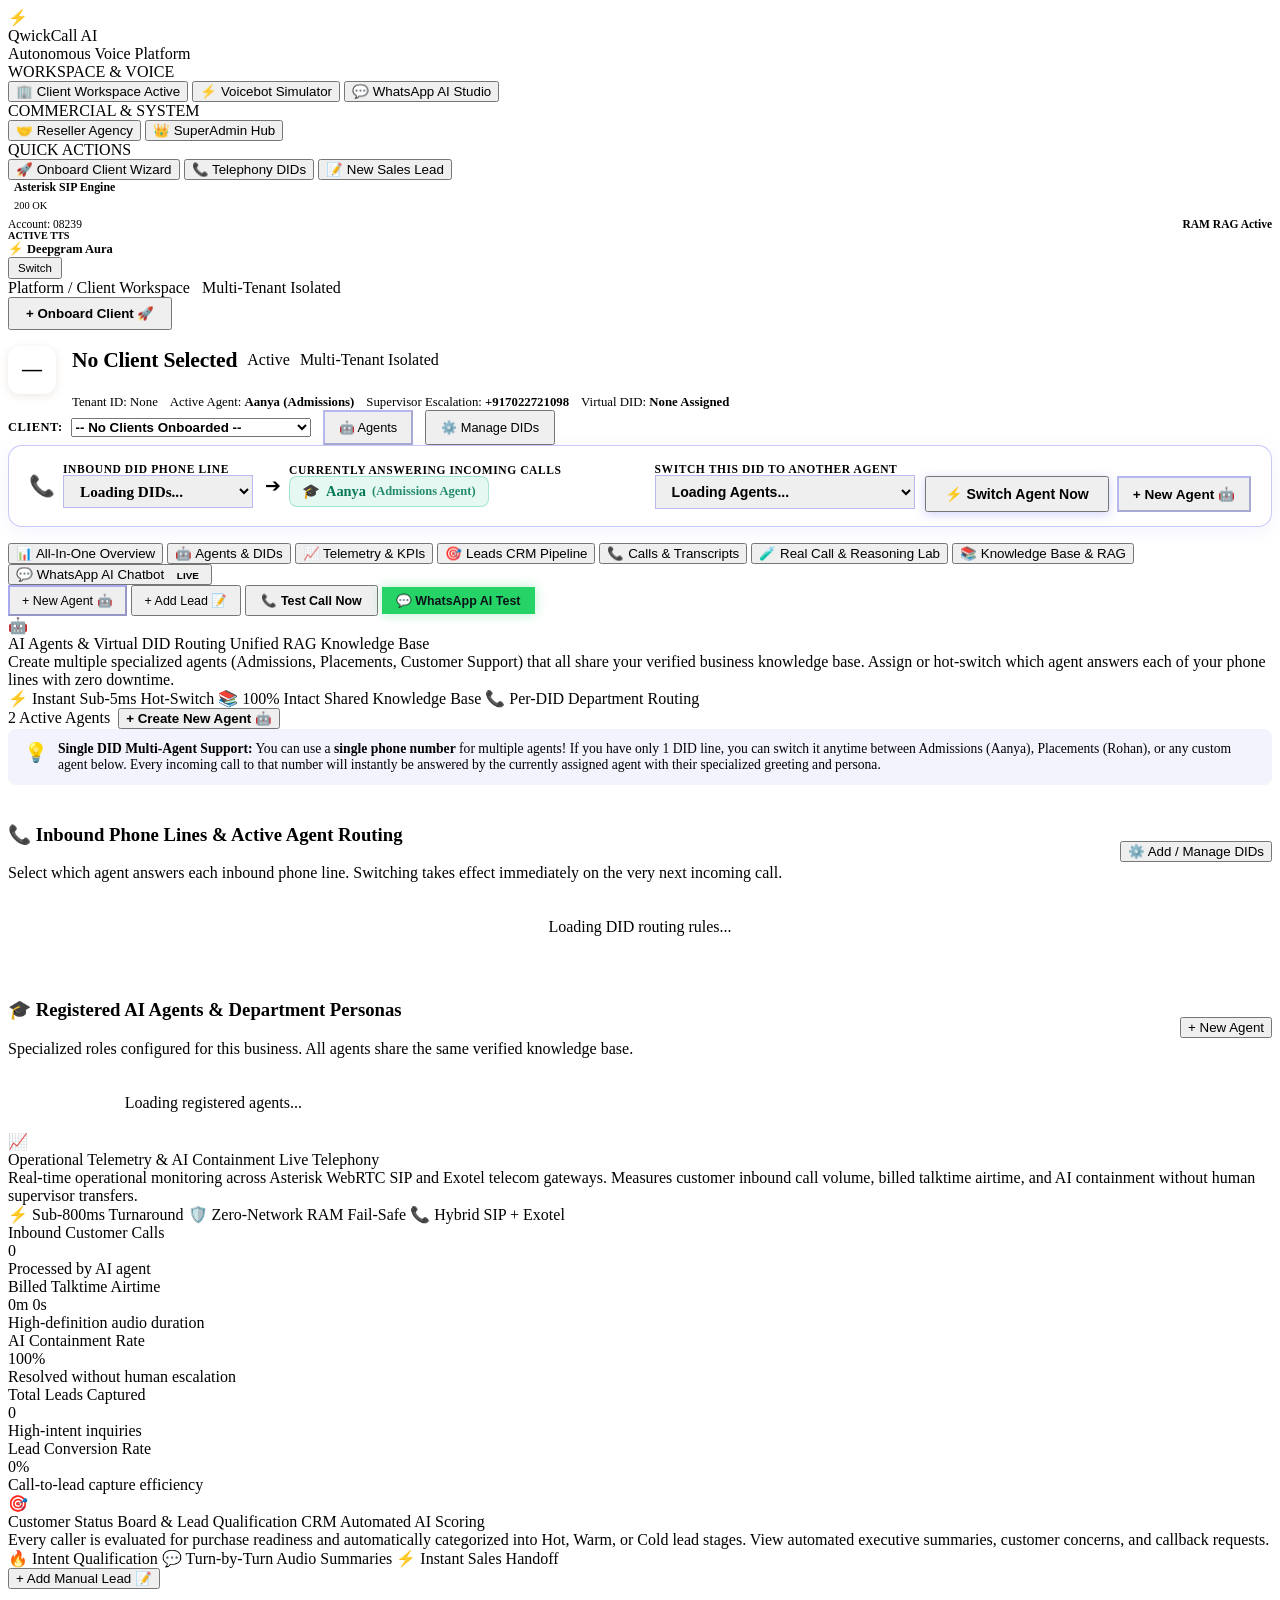
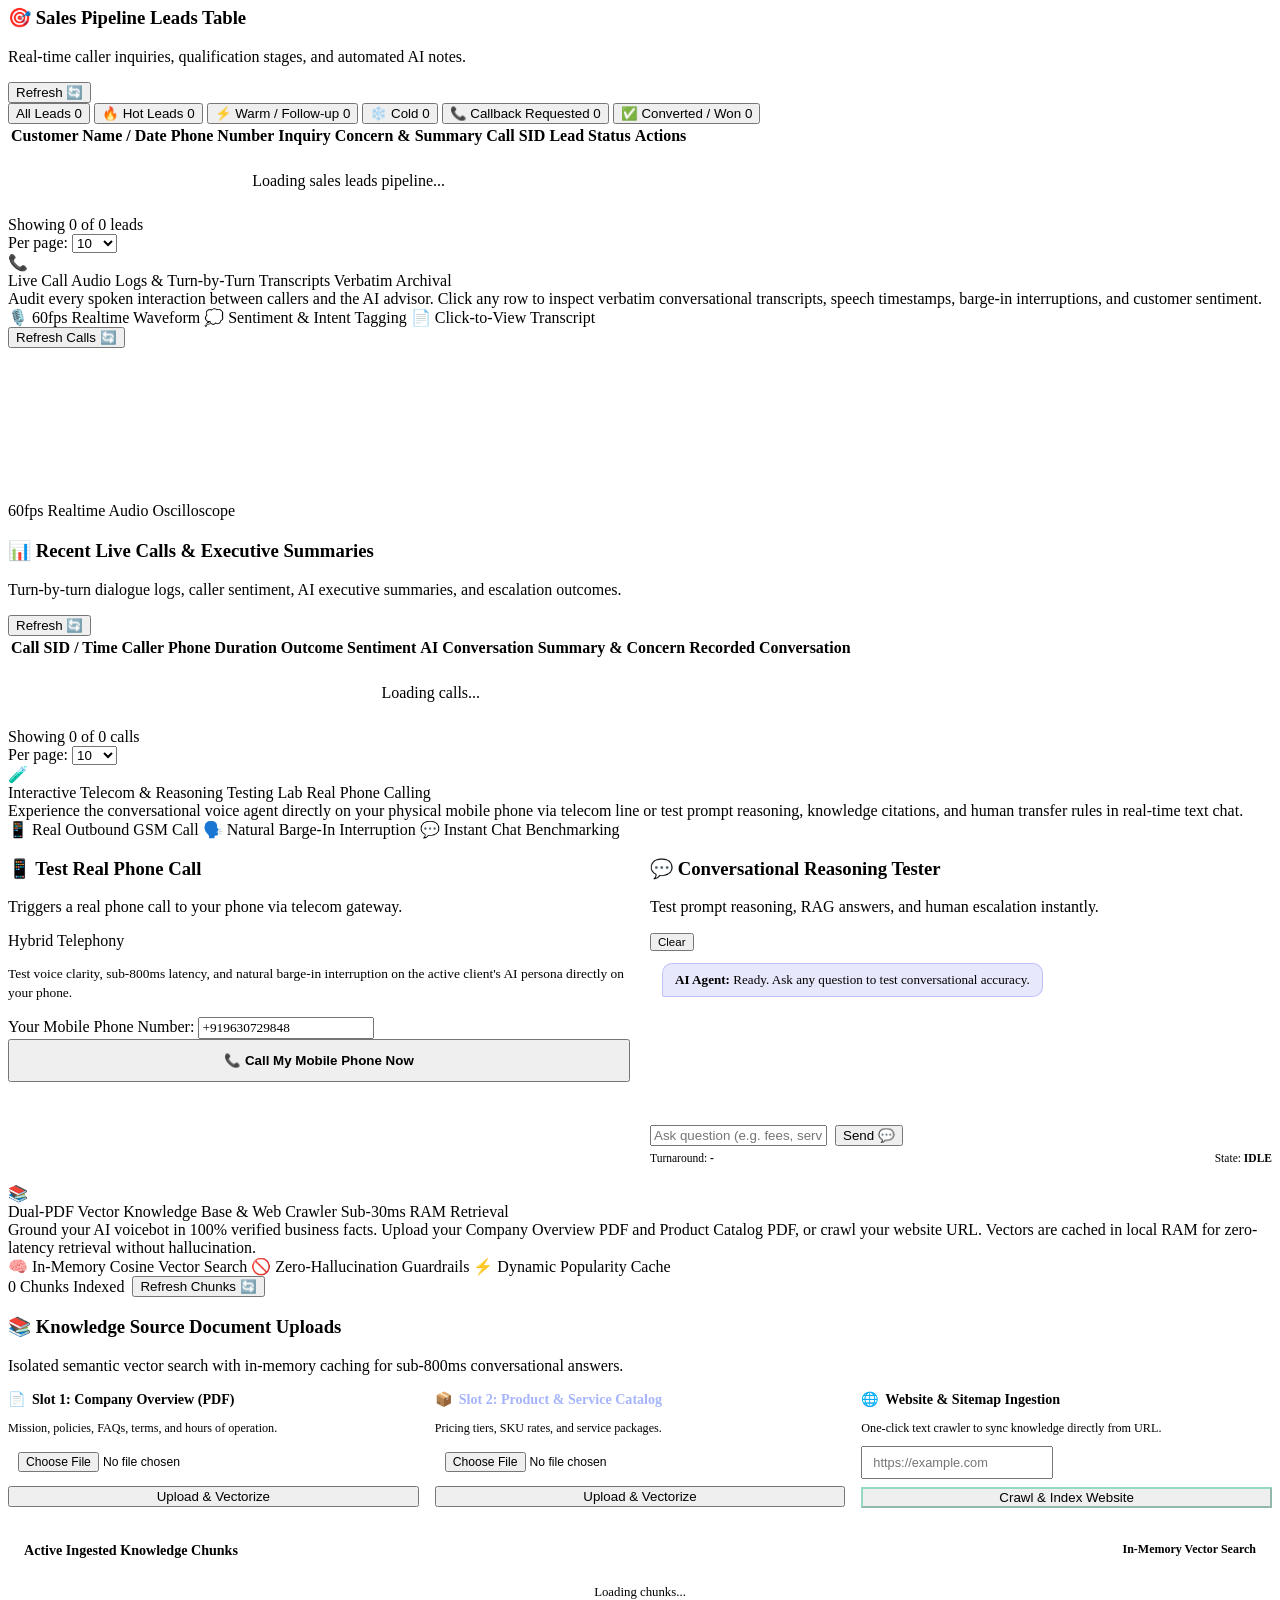
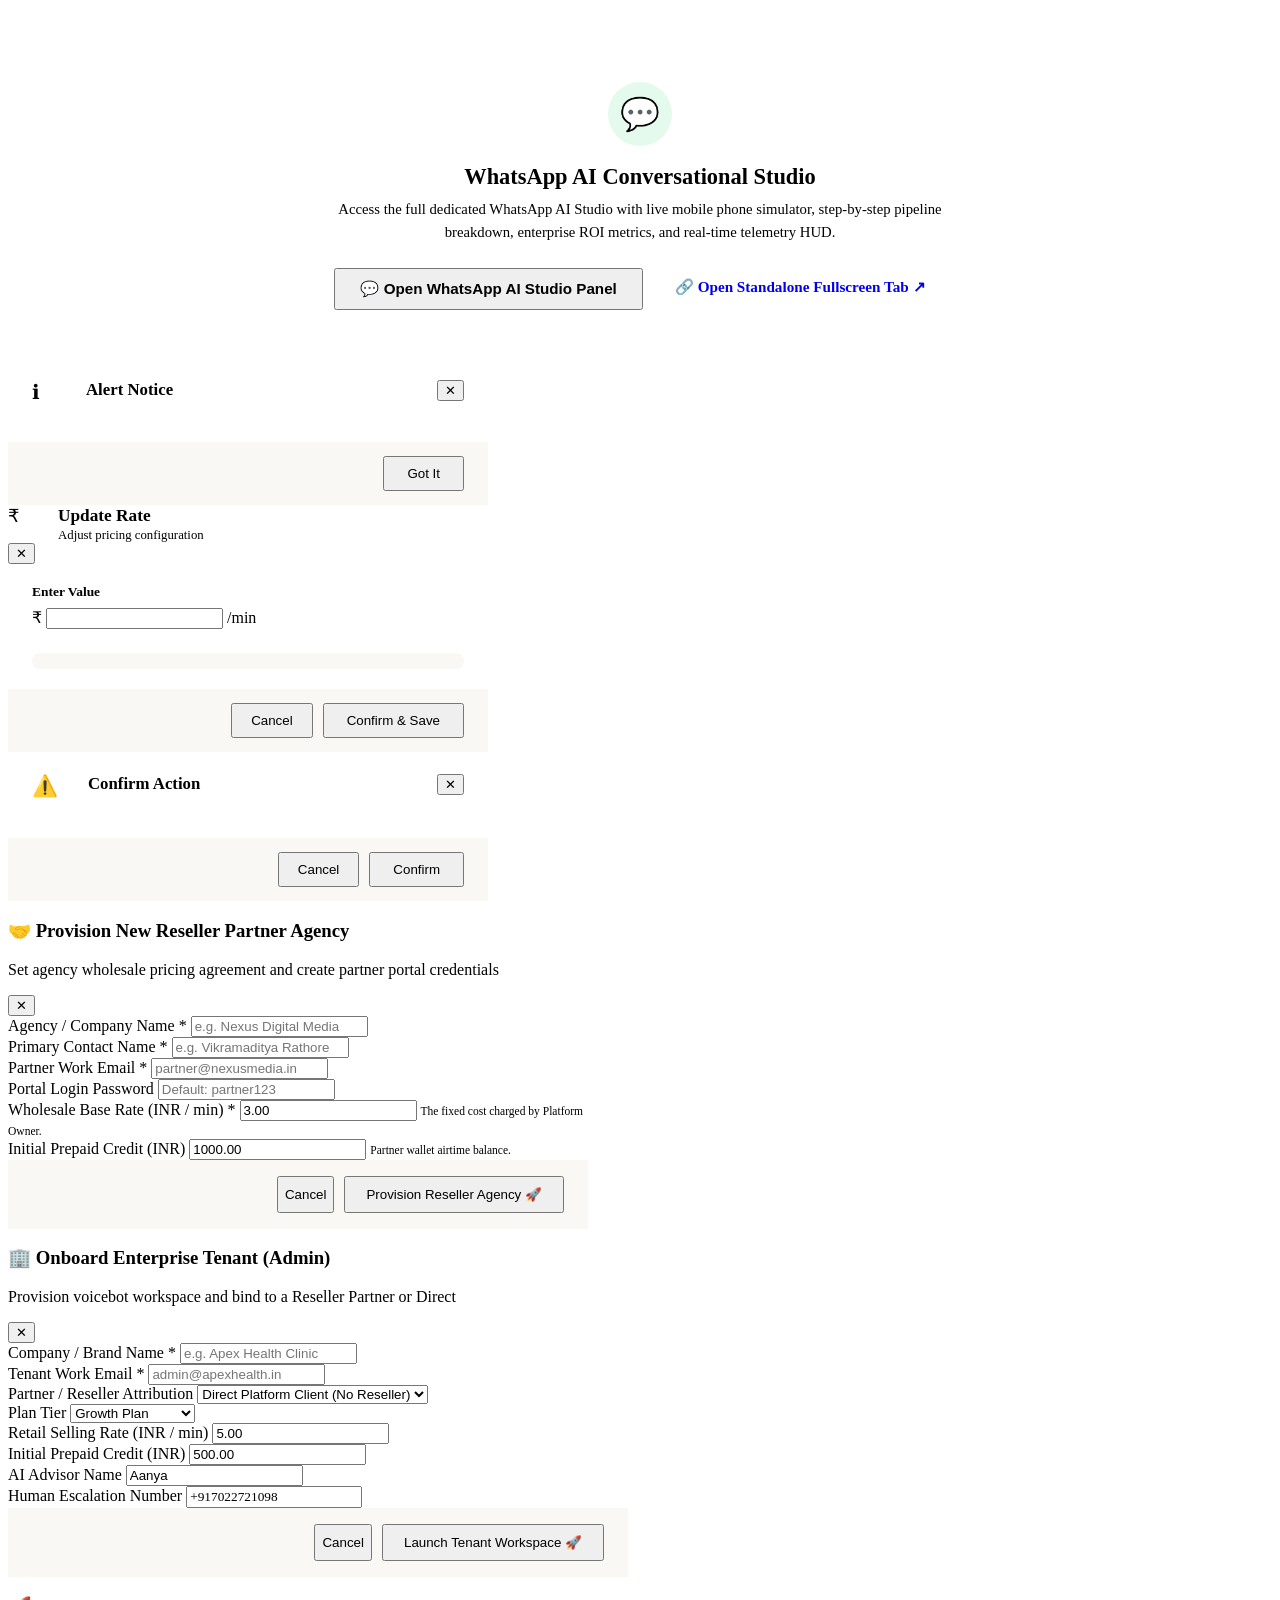
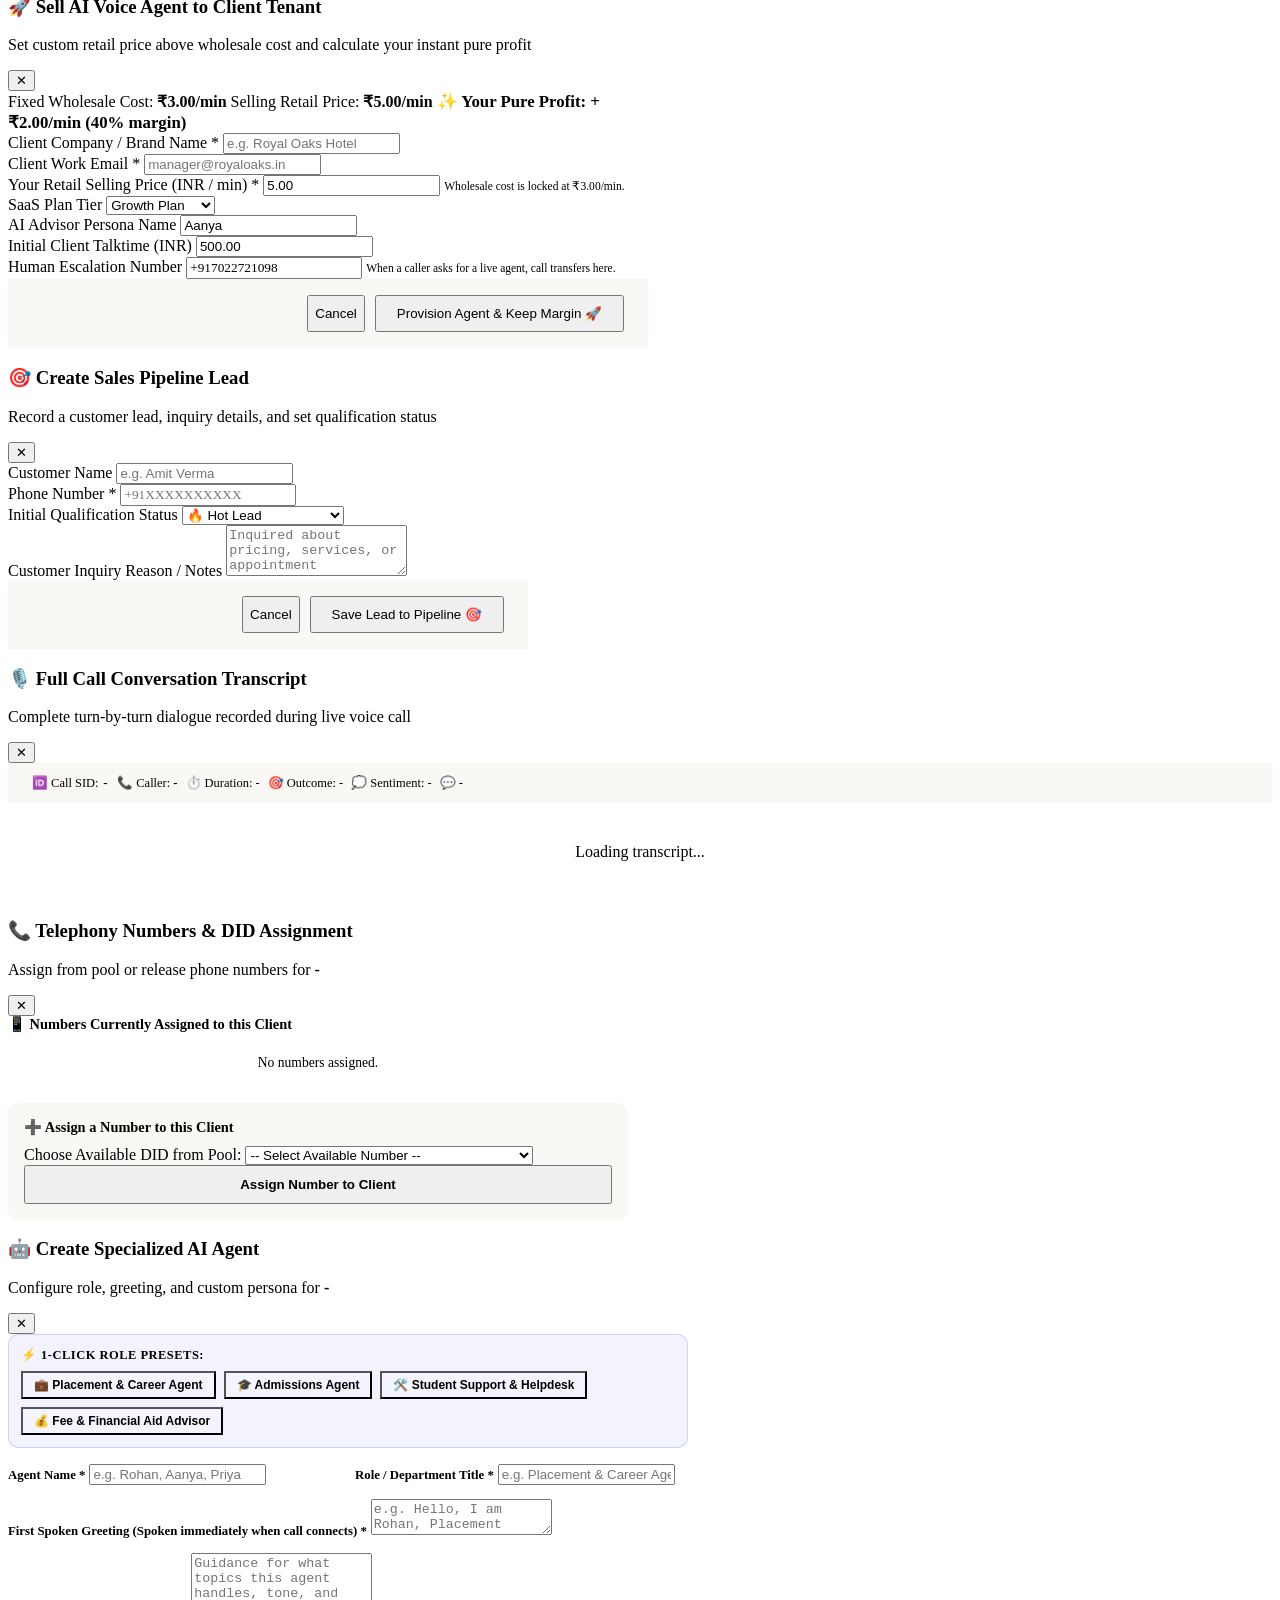
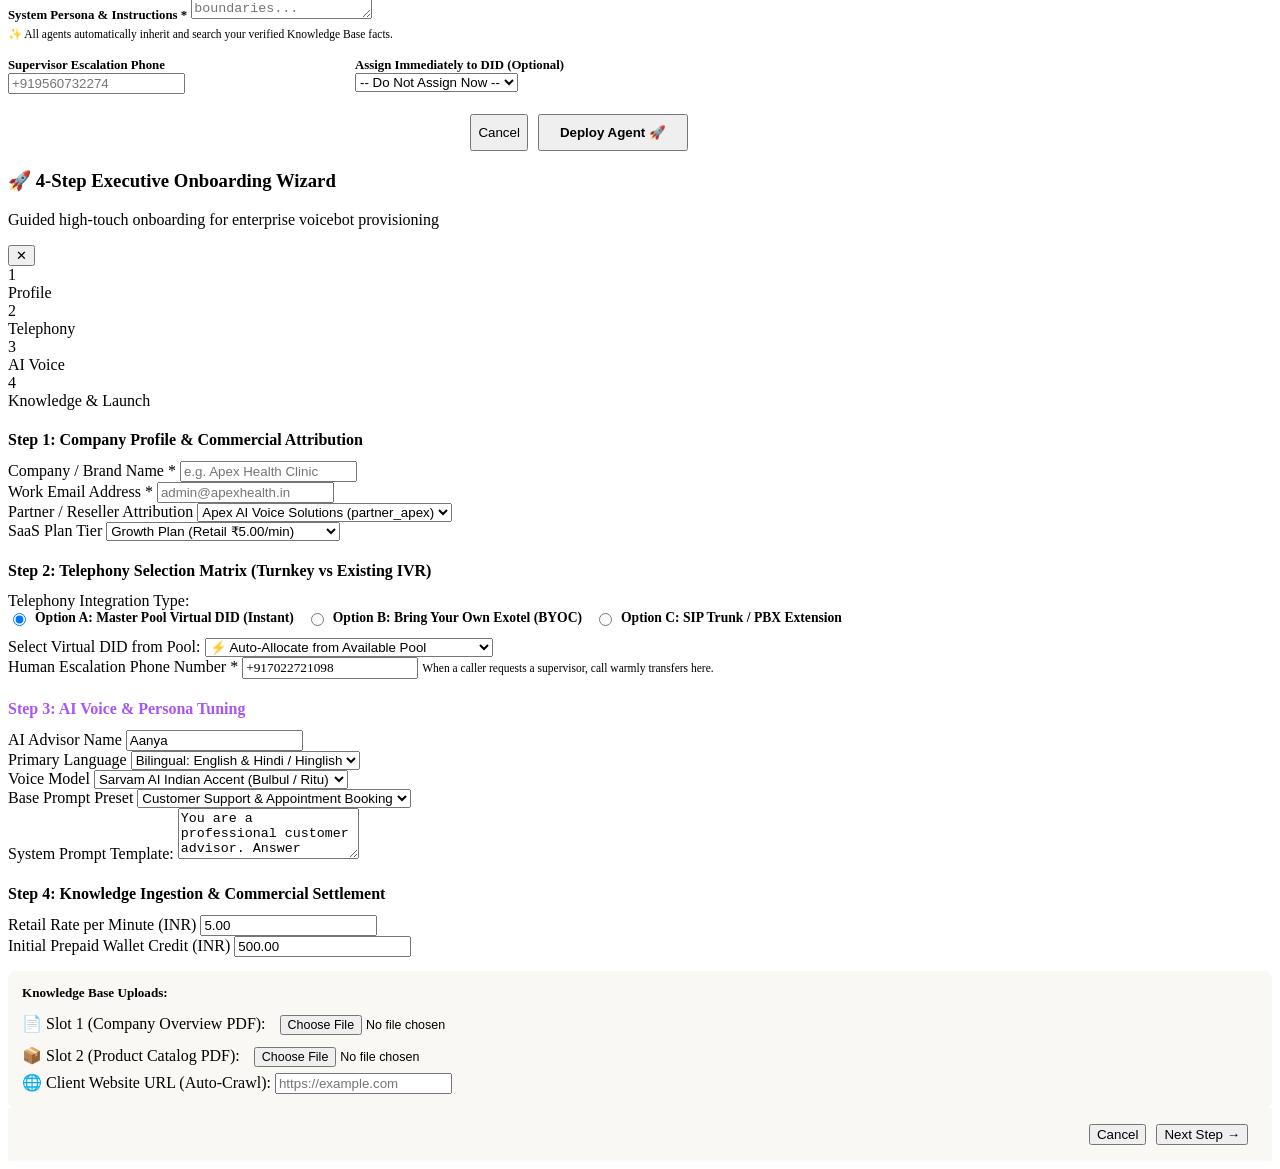
==== commit ebe4888e: "new changes" ====
--- a/static/index.html
+++ b/static/index.html
@@ -3,642 +3,2275 @@
 <head>
 <meta charset="UTF-8" />
 <meta name="viewport" content="width=device-width, initial-scale=1.0" />
-<title>iDigitalStudies — AI Admissions Advisor</title>
-<meta name="description" content="Speak with Aanya, the AI admissions advisor for iDigitalStudies Digital Marketing Program."/>
+<title>QwickCall AI — Voice Platform Onboarding, Reseller & Client Workspace</title>
 <link rel="preconnect" href="https://fonts.googleapis.com" />
-<link href="https://fonts.googleapis.com/css2?family=Inter:wght@300;400;500;600;700&family=Plus+Jakarta+Sans:wght@400;600;700;800&display=swap" rel="stylesheet" />
+<link rel="preconnect" href="https://fonts.gstatic.com" crossorigin />
+<link href="https://fonts.googleapis.com/css2?family=Plus+Jakarta+Sans:wght@400;500;600;700;800&family=Inter:wght@400;500;600;700&family=JetBrains+Mono:wght@400;500;600&display=swap" rel="stylesheet" />
+<link rel="stylesheet" href="/css/style.css?v=20261007_02" />
 <style>
-  :root {
-    --brand: #7C3AED;
-    --brand-light: #A78BFA;
-    --brand-dark: #5B21B6;
-    --accent: #06B6D4;
-    --success: #10B981;
-    --warn: #F59E0B;
-    --danger: #EF4444;
-    --bg: #0A0A0F;
-    --surface: #13131A;
-    --surface2: #1E1E2E;
-    --border: rgba(124,58,237,0.2);
-    --text: #F1F0FF;
-    --muted: #8B8BA7;
-    --radius: 16px;
-    --shadow: 0 8px 40px rgba(124,58,237,0.15);
-  }
-  *, *::before, *::after { box-sizing: border-box; margin: 0; padding: 0; }
-  html { height: 100%; }
-  body {
-    font-family: 'Inter', sans-serif;
-    background: var(--bg);
-    color: var(--text);
-    min-height: 100vh;
-    display: flex;
-    flex-direction: column;
-    align-items: center;
-  }
-  /* Animated background */
-  body::before {
-    content: '';
-    position: fixed;
-    inset: 0;
-    background: radial-gradient(ellipse 80% 50% at 20% 10%, rgba(124,58,237,0.12) 0%, transparent 60%),
-                radial-gradient(ellipse 60% 40% at 80% 80%, rgba(6,182,212,0.08) 0%, transparent 60%);
-    pointer-events: none;
-    z-index: 0;
-  }
-  .page-wrap { position: relative; z-index: 1; width: 100%; max-width: 900px; padding: 24px 20px 60px; }
-
-  /* HEADER */
-  header { display: flex; align-items: center; gap: 14px; margin-bottom: 36px; }
-  .logo-ring {
-    width: 52px; height: 52px; border-radius: 14px;
-    background: linear-gradient(135deg, var(--brand), var(--accent));
-    display: flex; align-items: center; justify-content: center;
-    font-size: 22px; box-shadow: 0 0 24px rgba(124,58,237,0.5);
-  }
-  header h1 { font-family: 'Plus Jakarta Sans', sans-serif; font-size: 1.4rem; font-weight: 700; }
-  header h1 span { color: var(--brand-light); }
-  header p { font-size: 0.8rem; color: var(--muted); margin-top: 2px; }
-
-  /* PHONE CARD */
-  .phone-card {
-    background: var(--surface);
-    border: 1px solid var(--border);
-    border-radius: 24px;
-    padding: 28px;
-    box-shadow: var(--shadow);
-    margin-bottom: 24px;
-    position: relative;
-    overflow: hidden;
-  }
-  .phone-card::before {
-    content: '';
-    position: absolute;
-    top: 0; left: 0; right: 0; height: 3px;
-    background: linear-gradient(90deg, var(--brand), var(--accent));
-  }
-
-  /* STATUS BAR */
-  .status-bar {
-    display: flex; align-items: center; gap: 10px;
-    margin-bottom: 24px; padding: 10px 14px;
-    background: var(--surface2); border-radius: 10px;
-    border: 1px solid var(--border);
-  }
-  .status-dot {
-    width: 10px; height: 10px; border-radius: 50%;
-    background: var(--muted); flex-shrink: 0;
-    transition: background 0.3s;
-  }
-  .status-dot.active { background: var(--success); box-shadow: 0 0 8px var(--success); animation: pulse-dot 1.5s infinite; }
-  .status-dot.listening { background: var(--warn); box-shadow: 0 0 8px var(--warn); animation: pulse-dot 0.8s infinite; }
-  .status-dot.thinking { background: var(--accent); box-shadow: 0 0 8px var(--accent); animation: pulse-dot 1s infinite; }
-  .status-dot.escalate { background: var(--danger); box-shadow: 0 0 8px var(--danger); }
-  @keyframes pulse-dot { 0%,100%{opacity:1} 50%{opacity:0.4} }
-  .status-label { font-size: 0.8rem; font-weight: 500; }
-  .status-tag {
-    margin-left: auto; font-size: 0.7rem; padding: 3px 10px;
-    border-radius: 100px; background: var(--surface);
-    border: 1px solid var(--border); color: var(--muted);
-    font-weight: 500;
-  }
-  .status-tag.active { border-color: rgba(16,185,129,0.4); color: var(--success); }
-  .status-tag.escalate { border-color: rgba(239,68,68,0.4); color: var(--danger); }
-
-  /* AVATAR & WAVEFORM */
-  .agent-area {
-    display: flex; flex-direction: column; align-items: center;
-    padding: 28px 0 20px; gap: 16px;
-  }
-  .avatar-ring {
-    width: 88px; height: 88px; border-radius: 50%;
-    background: linear-gradient(135deg, var(--brand-dark), var(--brand));
-    display: flex; align-items: center; justify-content: center;
-    font-size: 36px; position: relative;
-    box-shadow: 0 0 0 4px rgba(124,58,237,0.2), 0 0 32px rgba(124,58,237,0.3);
-    transition: box-shadow 0.3s;
-  }
-  .avatar-ring.speaking {
-    animation: avatar-pulse 1s ease-in-out infinite;
-  }
-  @keyframes avatar-pulse {
-    0%,100% { box-shadow: 0 0 0 4px rgba(124,58,237,0.2), 0 0 32px rgba(124,58,237,0.3); }
-    50% { box-shadow: 0 0 0 10px rgba(124,58,237,0.15), 0 0 56px rgba(124,58,237,0.5); }
-  }
-  .agent-name { font-family: 'Plus Jakarta Sans', sans-serif; font-size: 1rem; font-weight: 700; }
-  .agent-role { font-size: 0.75rem; color: var(--muted); }
-
-  /* WAVEFORM CANVAS */
-  #waveform {
-    width: 100%; height: 60px; border-radius: 12px;
-    background: var(--surface2); display: none;
-  }
-  #waveform.visible { display: block; }
-
-  /* TRANSCRIPT */
-  .transcript-box {
-    background: var(--surface2); border-radius: 14px;
-    border: 1px solid var(--border);
-    padding: 16px; height: 260px; overflow-y: auto;
-    display: flex; flex-direction: column; gap: 12px;
-    scroll-behavior: smooth;
-    margin-bottom: 20px;
-  }
-  .transcript-box::-webkit-scrollbar { width: 4px; }
-  .transcript-box::-webkit-scrollbar-track { background: transparent; }
-  .transcript-box::-webkit-scrollbar-thumb { background: var(--border); border-radius: 4px; }
-
-  .msg { display: flex; gap: 10px; animation: msg-in 0.3s ease-out; }
-  @keyframes msg-in { from { opacity: 0; transform: translateY(10px); } to { opacity: 1; transform: none; } }
-  .msg.agent { flex-direction: row; }
-  .msg.user { flex-direction: row-reverse; }
-  .msg-avatar {
-    width: 32px; height: 32px; border-radius: 50%; flex-shrink: 0;
-    display: flex; align-items: center; justify-content: center;
-    font-size: 14px; font-weight: 700;
-  }
-  .msg.agent .msg-avatar { background: linear-gradient(135deg, var(--brand), var(--accent)); }
-  .msg.user .msg-avatar { background: var(--surface); border: 1px solid var(--border); color: var(--muted); }
-  .msg-bubble {
-    max-width: 76%; padding: 10px 14px;
-    border-radius: 14px; font-size: 0.875rem; line-height: 1.5;
-  }
-  .msg.agent .msg-bubble {
-    background: rgba(124,58,237,0.12); border: 1px solid rgba(124,58,237,0.2);
-    border-top-left-radius: 4px;
-  }
-  .msg.user .msg-bubble {
-    background: var(--surface); border: 1px solid var(--border);
-    border-top-right-radius: 4px; color: var(--text);
-  }
-  .msg-time { font-size: 0.65rem; color: var(--muted); margin-top: 4px; }
-  .escalation-notice {
-    background: rgba(239,68,68,0.1); border: 1px solid rgba(239,68,68,0.3);
-    border-radius: 10px; padding: 10px 14px; font-size: 0.8rem; color: #FCA5A5;
-    display: flex; gap: 8px; align-items: center;
-  }
-  .lead-form {
-    background: rgba(6,182,212,0.08); border: 1px solid rgba(6,182,212,0.3);
-    border-radius: 12px; padding: 14px; font-size: 0.8rem; color: var(--accent);
-    margin-bottom: 6px;
-  }
-
-  /* CONTROLS */
-  .controls { display: flex; gap: 12px; align-items: center; flex-wrap: wrap; }
-  .btn-main {
-    flex: 1; min-width: 140px; padding: 14px 24px;
-    border-radius: 12px; font-size: 0.9rem; font-weight: 600;
-    border: none; cursor: pointer; transition: all 0.2s;
-    font-family: 'Inter', sans-serif;
-  }
-  .btn-start {
-    background: linear-gradient(135deg, var(--brand), var(--brand-dark));
-    color: #fff; box-shadow: 0 4px 20px rgba(124,58,237,0.4);
-  }
-  .btn-start:hover { transform: translateY(-2px); box-shadow: 0 8px 28px rgba(124,58,237,0.5); }
-  .btn-mic {
-    background: rgba(239,68,68,0.15); color: #FCA5A5;
-    border: 1px solid rgba(239,68,68,0.4);
-  }
-  .btn-mic.recording {
-    background: var(--danger); color: #fff;
-    box-shadow: 0 0 20px rgba(239,68,68,0.5); animation: mic-glow 1s infinite;
-  }
-  @keyframes mic-glow { 0%,100%{box-shadow:0 0 20px rgba(239,68,68,0.5)} 50%{box-shadow:0 0 40px rgba(239,68,68,0.7)} }
-  .btn-end {
-    background: rgba(239,68,68,0.12); color: #FCA5A5;
-    border: 1px solid rgba(239,68,68,0.3);
-  }
-  .btn-end:hover { background: rgba(239,68,68,0.25); }
-  .btn-main:disabled { opacity: 0.45; cursor: not-allowed; transform: none !important; }
-  .btn-icon { width: 48px; height: 48px; border-radius: 12px; flex: none !important; min-width: unset !important; }
-
-  /* TEXT INPUT AREA */
-  .text-input-area { display: flex; gap: 10px; margin-top: 12px; }
-  .text-input-area input {
-    flex: 1; background: var(--surface2); border: 1px solid var(--border);
-    border-radius: 10px; padding: 12px 14px; color: var(--text);
-    font-size: 0.875rem; font-family: 'Inter', sans-serif;
-    outline: none; transition: border-color 0.2s;
-  }
-  .text-input-area input:focus { border-color: var(--brand-light); }
-  .text-input-area input::placeholder { color: var(--muted); }
-  .btn-send {
-    background: var(--brand); color: #fff; border: none;
-    border-radius: 10px; padding: 12px 18px; cursor: pointer;
-    font-size: 0.875rem; font-weight: 600; transition: all 0.2s;
-    font-family: 'Inter', sans-serif;
-  }
-  .btn-send:hover { background: var(--brand-dark); }
-  .btn-send:disabled { opacity: 0.4; cursor: not-allowed; }
-
-  /* INFO PANELS */
-  .info-grid { display: grid; grid-template-columns: 1fr 1fr; gap: 16px; margin-top: 20px; }
-  @media(max-width:600px) { .info-grid { grid-template-columns: 1fr; } }
-  .info-panel {
-    background: var(--surface); border: 1px solid var(--border);
-    border-radius: 16px; padding: 18px; position: relative; overflow: hidden;
-  }
-  .info-panel::before {
-    content: ''; position: absolute; top: 0; left: 0; right: 0; height: 2px;
-    background: linear-gradient(90deg, var(--brand), transparent);
-  }
-  .info-panel.kb-panel::before { background: linear-gradient(90deg, var(--accent), transparent); }
-  .panel-title {
-    font-size: 0.75rem; font-weight: 600; text-transform: uppercase;
-    letter-spacing: 0.08em; color: var(--muted); margin-bottom: 12px;
-    display: flex; align-items: center; gap: 6px;
-  }
-  .panel-title .dot { width: 6px; height: 6px; border-radius: 50%; background: var(--brand); }
-  .kb-panel .panel-title .dot { background: var(--accent); }
-  .stat-grid { display: grid; grid-template-columns: 1fr 1fr; gap: 10px; }
-  .stat-card {
-    background: var(--surface2); border-radius: 10px; padding: 12px;
-    border: 1px solid var(--border);
-  }
-  .stat-val { font-size: 1.4rem; font-weight: 700; color: var(--brand-light); }
-  .stat-label { font-size: 0.7rem; color: var(--muted); margin-top: 2px; }
-  .kb-chunk {
-    background: var(--surface2); border-radius: 10px; padding: 10px 12px;
-    border: 1px solid var(--border); margin-bottom: 8px;
-    font-size: 0.75rem; color: var(--text); line-height: 1.5;
-  }
-  .kb-chunk-source {
-    font-size: 0.65rem; color: var(--accent); font-weight: 600;
-    margin-bottom: 4px; display: flex; align-items: center; gap: 4px;
-  }
-  .kb-chunk-score {
-    font-size: 0.65rem; color: var(--muted);
-    margin-left: auto; background: var(--surface); padding: 2px 6px; border-radius: 4px;
-  }
-  .empty-kb { color: var(--muted); font-size: 0.8rem; text-align: center; padding: 20px; }
-
-  /* TOAST */
-  .toast {
-    position: fixed; bottom: 24px; right: 24px; z-index: 100;
-    background: var(--surface2); border: 1px solid var(--border);
-    border-radius: 12px; padding: 14px 18px;
-    font-size: 0.85rem; max-width: 320px;
-    box-shadow: 0 8px 32px rgba(0,0,0,0.5);
-    animation: toast-in 0.3s ease-out;
-    display: none;
-  }
-  @keyframes toast-in { from { opacity: 0; transform: translateY(20px); } to { opacity: 1; transform: none; } }
-  .toast.show { display: block; }
-  .toast.success { border-color: rgba(16,185,129,0.4); }
-  .toast.error { border-color: rgba(239,68,68,0.4); }
-
-  /* THINKING INDICATOR */
-  .thinking-dots span {
-    display: inline-block; width: 6px; height: 6px; border-radius: 50%;
-    background: var(--brand-light); margin: 0 2px;
-    animation: bounce-dot 1.2s infinite;
-  }
-  .thinking-dots span:nth-child(2) { animation-delay: 0.2s; }
-  .thinking-dots span:nth-child(3) { animation-delay: 0.4s; }
-  @keyframes bounce-dot { 0%,80%,100%{transform:translateY(0)} 40%{transform:translateY(-8px)} }
+  /* Critical layout rules */
+  .panel { display: none !important; }
+  .panel.active { display: block !important; }
 </style>
 </head>
 <body>
-<div class="page-wrap">
-  <header>
-    <div class="logo-ring">🎓</div>
-    <div>
-      <h1>i<span>Digital</span>Studies <span style="color:var(--muted);font-weight:400">·</span> <span style="color:var(--accent)">AI Advisor</span></h1>
-      <p>Enterprise Voice Agent Platform — Powered by Groq Llama 3.3 70B & Deepgram STT</p>
-    </div>
-  </header>
-
-  <!-- PHONE CARD -->
-  <div class="phone-card">
-    <!-- Status Bar -->
-    <div class="status-bar">
-      <div class="status-dot" id="statusDot"></div>
-      <span class="status-label" id="statusLabel">Ready to connect</span>
-      <span class="status-tag" id="statusTag">IDLE</span>
-    </div>
-
-    <!-- Agent Area -->
-    <div class="agent-area">
-      <div class="avatar-ring" id="agentAvatar">🤖</div>
-      <div class="agent-name">Aanya</div>
-      <div class="agent-role">AI Admissions Advisor · iDigitalStudies</div>
-    </div>
-
-    <!-- Waveform -->
-    <canvas id="waveform"></canvas>
-
-    <!-- Transcript -->
-    <div class="transcript-box" id="transcriptBox">
-      <div style="text-align:center;color:var(--muted);font-size:0.8rem;padding:40px 0;">
-        👋 Click <strong>Start Call</strong> to speak with Aanya
-      </div>
-    </div>
-
-    <!-- Controls -->
-    <div class="controls">
-      <button class="btn-main btn-start" id="btnStart" onclick="startCall()">📞 Start Call</button>
-      <button class="btn-main btn-mic" id="btnMic" onclick="toggleMic()" style="display:none">🎤 Click to Speak</button>
-      <button class="btn-main btn-end" id="btnEnd" onclick="endCall()" style="display:none">📵 End Call</button>
-    </div>
-
-    <!-- Text Input -->
-    <div class="text-input-area" id="textInputArea" style="display:none">
-      <input type="text" id="textInput" placeholder="Type your question here..." onkeydown="if(event.key==='Enter')sendText()"/>
-      <button class="btn-send" id="btnSend" onclick="sendText()">Send →</button>
-    </div>
+
+<!-- APP SHELL: SIDEBAR & MAIN WORKSPACE -->
+<div class="app-layout">
+  
+  <!-- LEFT SIDEBAR NAVIGATION -->
+  <aside class="app-sidebar">
+    <!-- BRAND / LOGO -->
+    <div class="sidebar-brand" onclick="switchPanel('client')">
+      <div class="sidebar-brand-icon">⚡</div>
+      <div class="sidebar-brand-info">
+        <div class="sidebar-brand-title">QwickCall <span style="color: var(--brown);">AI</span></div>
+        <div class="sidebar-brand-tagline">Autonomous Voice Platform</div>
+      </div>
+    </div>
+
+    <!-- SIDEBAR NAVIGATIONAL OPTIONS -->
+    <nav class="sidebar-nav">
+      <div class="sidebar-nav-heading">WORKSPACE & VOICE</div>
+      <button id="tab-btn-client" class="sidebar-nav-item panel-tab-btn active" onclick="switchPanel('client')">
+        <span class="nav-item-icon">🏢</span>
+        <span class="nav-item-text">Client Workspace</span>
+        <span class="nav-item-badge">Active</span>
+      </button>
+      <button id="tab-btn-showcase" class="sidebar-nav-item panel-tab-btn" onclick="switchPanel('showcase')">
+        <span class="nav-item-icon">⚡</span>
+        <span class="nav-item-text">Voicebot Simulator</span>
+      </button>
+      <button id="tab-btn-whatsapp" class="sidebar-nav-item panel-tab-btn" onclick="switchPanel('whatsapp')">
+        <span class="nav-item-icon">💬</span>
+        <span class="nav-item-text">WhatsApp AI Studio</span>
+      </button>
+
+      <div class="sidebar-nav-heading">COMMERCIAL & SYSTEM</div>
+      <button id="tab-btn-reseller" class="sidebar-nav-item panel-tab-btn" onclick="switchPanel('reseller')">
+        <span class="nav-item-icon">🤝</span>
+        <span class="nav-item-text">Reseller Agency</span>
+      </button>
+      <button id="tab-btn-admin" class="sidebar-nav-item panel-tab-btn" onclick="switchPanel('admin')">
+        <span class="nav-item-icon">👑</span>
+        <span class="nav-item-text">SuperAdmin Hub</span>
+      </button>
+
+      <div class="sidebar-nav-heading">QUICK ACTIONS</div>
+      <button type="button" class="sidebar-action-item" onclick="openOnboardingWizard()">
+        <span class="nav-item-icon">🚀</span>
+        <span class="nav-item-text">Onboard Client Wizard</span>
+      </button>
+      <button type="button" class="sidebar-action-item" onclick="openManageNumbersModal()">
+        <span class="nav-item-icon">📞</span>
+        <span class="nav-item-text">Telephony DIDs</span>
+      </button>
+      <button type="button" class="sidebar-action-item" onclick="openAddLeadModal()">
+        <span class="nav-item-icon">📝</span>
+        <span class="nav-item-text">New Sales Lead</span>
+      </button>
+    </nav>
+
+    <!-- SIDEBAR FOOTER TELEMETRY & CONTROLS -->
+    <div class="sidebar-footer">
+      <div class="sidebar-status-box">
+        <div class="sidebar-status-row">
+          <div style="display: flex; align-items: center; gap: 6px;">
+            <span class="live-pulse-dot"></span>
+            <span style="font-weight: 700; color: var(--text-primary); font-size: 0.74rem;">Asterisk SIP Engine</span>
+          </div>
+          <span class="badge badge-emerald" style="font-size: 0.65rem; padding: 2px 6px;">200 OK</span>
+        </div>
+        <div style="font-size: 0.72rem; color: var(--text-muted); margin-top: 5px; display: flex; justify-content: space-between;">
+          <span>Account: <code style="font-family: var(--font-mono); color: var(--text-primary);">08239</code></span>
+          <span style="color: var(--brown); font-weight: 600;">RAM RAG Active</span>
+        </div>
+      </div>
+
+      <div class="sidebar-tts-row">
+        <div>
+          <div style="font-size: 0.64rem; font-weight: 700; color: var(--text-muted); text-transform: uppercase;">Active TTS</div>
+          <div id="nav-tts-label" style="font-size: 0.78rem; font-weight: 700; color: var(--brown);">⚡ Deepgram Aura</div>
+        </div>
+        <button class="btn btn-outline btn-sm" onclick="toggleTtsEngine()" style="font-size: 0.72rem; padding: 3px 8px;">Switch</button>
+      </div>
+    </div>
+  </aside>
+
+  <!-- MAIN APP AREA -->
+  <div class="app-main">
+    <!-- SLIM EDITORIAL TOPBAR -->
+    <header class="app-topbar">
+      <div style="display: flex; align-items: center; gap: 12px;">
+        <div class="topbar-breadcrumb">
+          <span class="crumb-root">Platform</span>
+          <span class="crumb-sep">/</span>
+          <span id="topbar-section-title" class="crumb-active">Client Workspace</span>
+        </div>
+        <div class="topbar-badge-pill">
+          <span class="live-pulse-dot"></span>
+          <span id="topbar-tenant-display">Multi-Tenant Isolated</span>
+        </div>
+      </div>
+
+      <div style="display: flex; align-items: center; gap: 12px;">
+        <button class="btn btn-primary btn-sm" onclick="openOnboardingWizard()" style="padding: 7px 16px; font-weight: 700;">
+          + Onboard Client 🚀
+        </button>
+      </div>
+    </header>
+
+    <!-- MAIN VIEWPORT CONTENT -->
+    <main class="app-viewport">
+
+  <!-- ========================================================================
+       PANEL 1: SUPERADMIN / PLATFORM OWNER (#panel-admin)
+       ======================================================================== -->
+  <div id="panel-admin" class="panel">
+    
+    <!-- SUPERADMIN FEATURE HERO -->
+    <div class="feature-hero">
+      <div class="feature-hero-content">
+        <div class="feature-hero-icon" style="background: rgba(245, 158, 11, 0.15); border-color: rgba(245, 158, 11, 0.3);">👑</div>
+        <div>
+          <div class="feature-hero-title">
+            Platform Infrastructure & Global Profit Oversight
+            <span class="badge badge-amber">SuperAdmin Access</span>
+          </div>
+          <div class="feature-hero-desc">
+            Global monitoring across all registered reseller partner agencies and direct client tenants. Track platform net profit, buffered telecom unit costs (₹2.00/min base), and master virtual DID phone pool allocation.
+          </div>
+          <div class="feature-hero-tags">
+            <span class="feature-tag-pill">💰 Platform Profit: Wholesale vs Retail</span>
+            <span class="feature-tag-pill">📞 Virtual DID Inventory</span>
+            <span class="feature-tag-pill">🤝 Partner Attribution</span>
+          </div>
+        </div>
+      </div>
+      <div style="display: flex; gap: 8px;">
+        <button class="btn btn-primary btn-sm" onclick="openOnboardResellerModal()">+ Onboard Partner Agency 🚀</button>
+      </div>
+    </div>
+
+    <div class="stat-grid">
+      <div class="stat-card">
+        <div class="stat-label">Active Tenants</div>
+        <div class="stat-val" id="adm-total-tenants">Loading...</div>
+        <div class="stat-sub">Across direct & partner agencies</div>
+      </div>
+      <div class="stat-card">
+        <div class="stat-label">Platform Net Profit</div>
+        <div class="stat-val" style="color: var(--emerald);" id="adm-net-profit">Loading...</div>
+        <div class="stat-sub">After ₹2.00/min buffered cost</div>
+      </div>
+      <div class="stat-card">
+        <div class="stat-label">Operational Base Cost</div>
+        <div class="stat-val" style="color: #FBBF24;" id="adm-base-cost">₹2.00/min</div>
+        <div class="stat-sub" style="color: #9CA3AF;">Includes ₹0.20 safe buffer (real ₹1.80)</div>
+      </div>
+      <div class="stat-card">
+        <div class="stat-label">Total Billed Airtime</div>
+        <div class="stat-val" id="adm-airtime">Loading...</div>
+        <div class="stat-sub">Across Asterisk & Exotel lines</div>
+      </div>
+      <div class="stat-card">
+        <div class="stat-label">Master DID Inventory</div>
+        <div class="stat-val" style="color: var(--cyan); font-size: 1.3rem;" id="adm-pool-count">Loading...</div>
+        <div class="stat-sub">Virtual numbers inventory</div>
+      </div>
+    </div>
+
+    <!-- RESELLER PARTNERS TABLE -->
+    <div class="card">
+      <div class="card-header">
+        <div>
+          <h3>🤝 Registered Reseller Partners & Agencies</h3>
+          <p>Wholesale rate agreements, agency wallet balances, and client portfolios.</p>
+        </div>
+        <div style="display: flex; gap: 10px;">
+          <button class="btn btn-primary btn-sm" onclick="openOnboardResellerModal()">
+            + Onboard Partner Agency 🚀
+          </button>
+          <button class="btn btn-outline btn-sm" onclick="loadAdminResellers()">Refresh 🔄</button>
+        </div>
+      </div>
+
+      <div class="table-responsive">
+        <table class="data-table">
+          <thead>
+            <tr>
+              <th>Partner Agency</th>
+              <th>Reseller UID</th>
+              <th>Wholesale Rate</th>
+              <th>Prepaid Wallet</th>
+              <th>Sub-Clients</th>
+              <th>Status</th>
+              <th>Actions</th>
+            </tr>
+          </thead>
+          <tbody id="adm-resellers-tbody">
+            <tr><td colspan="7" style="text-align: center; color: var(--text-muted); padding: 24px;">Loading partner agencies...</td></tr>
+          </tbody>
+        </table>
+      </div>
+    </div>
+
+    <!-- ALL TENANTS OVERSIGHT & CONTROL TABLE -->
+    <div class="card">
+      <div class="card-header">
+        <div>
+          <h3>🏢 All Platform Tenants & Enterprise Workspaces</h3>
+          <p>Global monitoring, partner attribution, retail rates, and direct client administration.</p>
+        </div>
+        <div style="display: flex; gap: 10px;">
+          <button class="btn btn-primary btn-sm" onclick="openOnboardTenantModal()">
+            + Onboard New Tenant 🚀
+          </button>
+          <button class="btn btn-outline btn-sm" onclick="loadAdminTenants()">Refresh 🔄</button>
+        </div>
+      </div>
+
+      <div class="table-responsive">
+        <table class="data-table">
+          <thead>
+            <tr>
+              <th>Business / Client</th>
+              <th>Tenant UID</th>
+              <th>Attribution</th>
+              <th>Assigned DID</th>
+              <th>Retail Rate</th>
+              <th>Prepaid Wallet</th>
+              <th>Traffic</th>
+              <th>Status</th>
+              <th>Actions</th>
+            </tr>
+          </thead>
+          <tbody id="adm-tenants-tbody">
+            <tr><td colspan="9" style="text-align: center; color: var(--text-muted); padding: 24px;">Loading all tenants...</td></tr>
+          </tbody>
+        </table>
+      </div>
+    </div>
+
+    <!-- MASTER DID INVENTORY POOL -->
+    <div class="card">
+      <div class="card-header">
+        <div>
+          <h3>📞 Master Telephony DID Inventory Pool</h3>
+          <p>Allocate virtual phone numbers from master pool to newly onboarded tenants.</p>
+        </div>
+      </div>
+
+      <form onsubmit="submitAddNewNumberToPool(event)" style="display: flex; gap: 12px; margin-bottom: 20px; flex-wrap: wrap;">
+        <input type="text" id="adm-new-number" class="form-control" placeholder="+91XXXXXXXXXX or extension" style="max-width: 240px; font-family: var(--font-mono);" required />
+        <select id="adm-new-vendor" class="form-control" style="max-width: 180px;">
+          <option value="rpdigital">RP Digital Asterisk</option>
+          <option value="exotel">Exotel BYOC</option>
+        </select>
+        <button type="submit" class="btn btn-primary btn-sm">+ Add Number to Pool</button>
+      </form>
+
+      <div class="table-responsive">
+        <table class="data-table">
+          <thead>
+            <tr>
+              <th>Virtual Number</th>
+              <th>Carrier / Gateway</th>
+              <th>Pool Status</th>
+              <th>Assigned Tenant</th>
+              <th>Routing State</th>
+            </tr>
+          </thead>
+          <tbody id="adm-pool-tbody">
+            <tr><td colspan="5" style="text-align: center; color: var(--text-muted); padding: 20px;">Loading inventory pool...</td></tr>
+          </tbody>
+        </table>
+      </div>
+    </div>
+
   </div>
 
-  <!-- INFO PANELS -->
-  <div class="info-grid">
-    <div class="info-panel">
-      <div class="panel-title"><div class="dot"></div> Session Stats</div>
+
+  <!-- ========================================================================
+       PANEL 2: RESELLER PARTNER (#panel-reseller)
+       ======================================================================== -->
+  <div id="panel-reseller" class="panel">
+    
+    <!-- RESELLER PROFIT ENGINE HERO BANNER -->
+    <div class="reseller-hero-banner">
+      <div class="reseller-hero-top">
+        <div>
+          <div style="display: flex; align-items: center; gap: 10px;">
+            <h2 id="reseller-name" style="font-size: 1.45rem; font-weight: 800; color: var(--text-primary);">Apex AI Voice Solutions</h2>
+            <span class="badge badge-indigo" id="reseller-id-sub">Partner UID: partner_apex</span>
+          </div>
+          <p style="font-size: 0.84rem; color: var(--text-secondary); margin-top: 4px;">
+            Wholesale B2B Voice AI Distribution Engine — You buy at fixed base price, set your retail margin, and keep 100% of the difference!
+          </p>
+        </div>
+        <button class="btn btn-primary" onclick="openSellAgentModal()" style="padding: 10px 20px; font-weight: 700; box-shadow: 0 0 20px var(--accent-glow);">
+          + Sell AI Agent to Tenant 🚀
+        </button>
+      </div>
+
+      <!-- VISUAL MARGIN CHAIN -->
+      <div class="reseller-profit-chain">
+        <div class="profit-step">
+          <span class="profit-step-title">Your Wholesale Base Cost</span>
+          <span class="profit-step-val" style="color: #A5B4FC;" id="reseller-wholesale-rate">₹3.00/min</span>
+        </div>
+        <span class="profit-step-arrow">➔</span>
+        <div class="profit-step">
+          <span class="profit-step-title">Avg Retail Selling Price</span>
+          <span class="profit-step-val" style="color: var(--cyan);" id="reseller-avg-retail">₹5.00/min</span>
+        </div>
+        <span class="profit-step-arrow">➔</span>
+        <div class="profit-step">
+          <span class="profit-step-title">Your Pure Net Margin</span>
+          <span class="profit-step-val" style="color: var(--emerald);" id="reseller-avg-margin">+₹2.00/min</span>
+        </div>
+      </div>
+    </div>
+
+    <!-- STAT GRID -->
+    <div class="stat-grid">
+      <div class="stat-card">
+        <div class="stat-label">Net Profit Earned</div>
+        <div class="stat-val" style="color: var(--emerald);" id="reseller-net-profit">₹0.00</div>
+        <div class="stat-sub">Cumulative margin across all calls</div>
+      </div>
+      <div class="stat-card">
+        <div class="stat-label">Prepaid Partner Balance</div>
+        <div class="stat-val" style="color: var(--cyan);" id="reseller-wallet">₹0.00</div>
+        <div class="stat-sub">Deducts at wholesale base cost only</div>
+      </div>
+      <div class="stat-card">
+        <div class="stat-label">Active Sub-Clients</div>
+        <div class="stat-val" id="reseller-client-count">0</div>
+        <div class="stat-sub" style="color: var(--accent);">Enterprise tenants onboarded</div>
+      </div>
+      <div class="stat-card">
+        <div class="stat-label">Total Client Airtime</div>
+        <div class="stat-val" id="reseller-total-airtime">0m</div>
+        <div class="stat-sub">Minutes processed by client agents</div>
+      </div>
+    </div>
+
+    <!-- SUB-CLIENTS PORTFOLIO -->
+    <div class="card">
+      <div class="card-header">
+        <div>
+          <h2>🏢 Onboarded Sub-Client Portfolio</h2>
+          <p>Manage enterprise clients buying your AI agents, custom retail rates, and live margin profits.</p>
+        </div>
+        <div style="display: flex; gap: 10px;">
+          <button class="btn btn-primary btn-sm" onclick="openSellAgentModal()">
+            + Sell AI Agent to Tenant 🚀
+          </button>
+          <button class="btn btn-outline btn-sm" onclick="loadResellerData()">Refresh 🔄</button>
+        </div>
+      </div>
+
+      <div class="table-responsive">
+        <table class="data-table">
+          <thead>
+            <tr>
+              <th>Business Name</th>
+              <th>Tenant UID</th>
+              <th>Assigned DID</th>
+              <th>Plan</th>
+              <th>Retail Price</th>
+              <th>Your Margin</th>
+              <th>Airtime</th>
+              <th>Your Profit</th>
+              <th>Actions</th>
+            </tr>
+          </thead>
+          <tbody id="reseller-clients-tbody">
+            <tr>
+              <td colspan="9" style="text-align: center; color: var(--text-muted); padding: 24px;">Loading sub-clients...</td>
+            </tr>
+          </tbody>
+        </table>
+      </div>
+    </div>
+
+  </div>
+
+
+  <!-- ========================================================================
+       PANEL 3: TENANT DASHBOARD (#panel-client)
+       ======================================================================== -->
+  <div id="panel-client" class="panel active">
+    
+    <!-- TENANT SWITCHER & PROFILE STRIP -->
+    <div class="card tenant-header-bar">
+      <div style="display: flex; align-items: center; gap: 16px;">
+        <div style="width: 48px; height: 48px; border-radius: 12px; background: var(--brown-subtle); border: 1px solid var(--brown); display: flex; align-items: center; justify-content: center; font-weight: 800; font-size: 1.25rem; color: var(--brown); box-shadow: 0 2px 8px rgba(140,94,60,0.15);" id="client-avatar">
+          —
+        </div>
+        <div>
+          <div style="display: flex; align-items: center; gap: 10px;">
+            <h2 id="client-biz-name" style="font-size: 1.35rem; font-weight: 800; letter-spacing: -0.01em;">No Client Selected</h2>
+            <span class="badge badge-emerald" id="client-status-pill">Active</span>
+            <span class="badge badge-indigo">Multi-Tenant Isolated</span>
+          </div>
+          <div style="font-size: 0.8rem; color: var(--text-muted); margin-top: 4px; display: flex; flex-wrap: wrap; gap: 12px;">
+            <span>Tenant ID: <code id="client-tid" style="color: var(--brown); font-family: var(--font-mono);">None</code></span>
+            <span>Active Agent: <strong id="client-advisor" style="color: var(--brown);">Aanya (Admissions)</strong></span>
+            <span>Supervisor Escalation: <strong id="client-esc" style="color:var(--emerald); font-family:var(--font-mono);">+917022721098</strong></span>
+            <span>Virtual DID: <strong id="client-did" style="color:var(--text-secondary); font-family:var(--font-mono);">None Assigned</strong></span>
+          </div>
+        </div>
+      </div>
+
+      <!-- SWITCH TENANT DROPDOWN & DID CONTROLS -->
+      <div style="display: flex; align-items: center; gap: 12px; flex-wrap: wrap;">
+        <div style="display: flex; align-items: center; gap: 8px;">
+          <label style="font-size: 0.78rem; font-weight: 700; color: var(--text-muted); text-transform: uppercase; letter-spacing: 0.04em;">Client:</label>
+          <select id="client-switcher" class="form-control" style="min-width: 240px; font-weight: 600;" onchange="changeActiveTenant(this.value)">
+            <option value="">-- No Clients Onboarded --</option>
+          </select>
+        </div>
+        <button class="btn btn-outline btn-sm" onclick="switchClientSubTab('agents')" style="font-size: 0.8rem; padding: 8px 14px; border-color: rgba(99,102,241,0.4); color: var(--indigo);">
+          🤖 Agents
+        </button>
+        <button class="btn btn-outline btn-sm" onclick="openManageNumbersModal()" style="font-size: 0.8rem; padding: 8px 14px;">
+          ⚙️ Manage DIDs
+        </button>
+      </div>
+    </div>
+
+    <!-- ONE-CLICK DID AGENT HOT-SWITCH BAR -->
+    <div id="quick-did-switcher-bar" style="margin-bottom: 16px; background: #FFFFFF; border: 1.5px solid rgba(99, 102, 241, 0.35); border-radius: 14px; padding: 14px 20px; box-shadow: 0 4px 20px rgba(99, 102, 241, 0.08); display: flex; align-items: center; justify-content: space-between; flex-wrap: wrap; gap: 14px;">
+      <div style="display: flex; align-items: center; gap: 12px; flex-wrap: wrap;">
+        <div style="display: flex; align-items: center; gap: 8px;">
+          <span style="font-size: 1.3rem;">📞</span>
+          <div>
+            <div style="font-size: 0.72rem; font-weight: 800; color: var(--indigo); text-transform: uppercase; letter-spacing: 0.05em;">
+              Inbound DID Phone Line
+            </div>
+            <select id="quick-switch-did-select" class="form-control" style="font-family: var(--font-mono); font-size: 0.95rem; font-weight: 700; padding: 6px 12px; min-width: 190px; color: var(--text-primary); border-color: rgba(99, 102, 241, 0.4);" onchange="onQuickSwitchDIDChange(this.value)">
+              <option value="">Loading DIDs...</option>
+            </select>
+          </div>
+        </div>
+
+        <div style="display: flex; align-items: center; gap: 8px;">
+          <div style="font-size: 1.2rem; color: var(--text-muted);">➔</div>
+          <div>
+            <div style="font-size: 0.72rem; font-weight: 800; color: var(--text-muted); text-transform: uppercase; letter-spacing: 0.05em;">
+              Currently Answering Incoming Calls
+            </div>
+            <div id="quick-switch-current-badge" style="display: inline-flex; align-items: center; gap: 6px; padding: 6px 12px; border-radius: 8px; background: rgba(16, 185, 129, 0.1); border: 1px solid rgba(16, 185, 129, 0.3); color: #047857; font-weight: 700; font-size: 0.9rem;">
+              <span>🎓</span> <strong id="quick-current-name">Aanya</strong> <span style="font-size: 0.78rem; opacity: 0.85;" id="quick-current-role">(Admissions Agent)</span>
+            </div>
+          </div>
+        </div>
+      </div>
+
+      <div style="display: flex; align-items: center; gap: 10px; flex-wrap: wrap;">
+        <div>
+          <div style="font-size: 0.72rem; font-weight: 800; color: var(--text-muted); text-transform: uppercase; letter-spacing: 0.05em;">
+            Switch This DID To Another Agent
+          </div>
+          <select id="quick-switch-counselor-select" class="form-control" style="min-width: 260px; font-size: 0.88rem; font-weight: 600; padding: 7px 12px; border-color: rgba(99, 102, 241, 0.4);">
+            <option value="">Loading Agents...</option>
+          </select>
+        </div>
+
+        <div style="display: flex; gap: 8px; margin-top: 16px;">
+          <button class="btn btn-primary" id="btn-quick-switch" onclick="executeQuickDIDSwitch()" style="padding: 8px 18px; font-weight: 700; font-size: 0.88rem; box-shadow: 0 2px 10px rgba(99, 102, 241, 0.3);">
+            ⚡ Switch Agent Now
+          </button>
+          <button class="btn btn-outline" onclick="openCreateAgentModal()" style="padding: 8px 14px; font-size: 0.85rem; font-weight: 600; border-color: rgba(99, 102, 241, 0.4); color: var(--indigo);" title="Create a new custom agent">
+            + New Agent 🤖
+          </button>
+        </div>
+      </div>
+    </div>
+
+    <!-- ENTERPRISE SUB-NAVIGATION BAR (Filter by Feature) -->
+    <div class="subnav-container" id="subnav-bar">
+      <div class="subnav-tabs">
+        <button class="subnav-btn active" data-subtab="all" onclick="switchClientSubTab('all')">
+          <span>📊</span> All-In-One Overview
+        </button>
+        <button class="subnav-btn" data-subtab="agents" onclick="switchClientSubTab('agents')">
+          <span>🤖</span> Agents & DIDs
+        </button>
+        <button class="subnav-btn" data-subtab="telemetry" onclick="switchClientSubTab('telemetry')">
+          <span>📈</span> Telemetry & KPIs
+        </button>
+        <button class="subnav-btn" data-subtab="leads" onclick="switchClientSubTab('leads')">
+          <span>🎯</span> Leads CRM Pipeline
+        </button>
+        <button class="subnav-btn" data-subtab="calls" onclick="switchClientSubTab('calls')">
+          <span>📞</span> Calls & Transcripts
+        </button>
+        <button class="subnav-btn" data-subtab="lab" onclick="switchClientSubTab('lab')">
+          <span>🧪</span> Real Call & Reasoning Lab
+        </button>
+        <button class="subnav-btn" data-subtab="knowledge" onclick="switchClientSubTab('knowledge')">
+          <span>📚</span> Knowledge Base & RAG
+        </button>
+        <button class="subnav-btn" data-subtab="whatsapp" onclick="switchPanel('whatsapp')">
+          <span>💬</span> WhatsApp AI Chatbot <span class="badge badge-emerald" style="font-size:0.62rem; padding:1px 5px; margin-left:4px; font-weight:700;">LIVE</span>
+        </button>
+      </div>
+
+      <div class="subnav-quick-actions">
+        <button class="btn btn-outline btn-sm" onclick="openCreateAgentModal()" style="font-size: 0.78rem; padding: 6px 12px; white-space: nowrap; border-color: rgba(99,102,241,0.5); color: var(--indigo);">
+          + New Agent 🤖
+        </button>
+        <button class="btn btn-outline btn-sm" onclick="openAddLeadModal()" style="font-size: 0.78rem; padding: 6px 12px; white-space: nowrap;">
+          + Add Lead 📝
+        </button>
+        <button class="btn btn-primary btn-sm" onclick="switchClientSubTab('lab'); document.getElementById('client-phone-input').focus();" style="font-size: 0.78rem; padding: 6px 14px; font-weight: 700; white-space: nowrap;">
+          📞 Test Call Now
+        </button>
+        <button class="btn btn-sm" onclick="switchPanel('whatsapp');" style="font-size: 0.78rem; padding: 6px 14px; font-weight: 700; white-space: nowrap; background: #25D366; color: #0b141a; border: none; box-shadow: 0 0 12px rgba(37,211,102,0.35);">
+          💬 WhatsApp AI Test
+        </button>
+      </div>
+    </div>
+
+    <!-- SECTION 0: AI AGENTS & MULTI-AGENT DID ROUTING -->
+    <div id="client-section-agents" class="client-section">
+      <div class="feature-hero">
+        <div class="feature-hero-content">
+          <div class="feature-hero-icon">🤖</div>
+          <div>
+            <div class="feature-hero-title">
+              AI Agents & Virtual DID Routing
+              <span class="badge badge-indigo">Unified RAG Knowledge Base</span>
+            </div>
+            <div class="feature-hero-desc">
+              Create multiple specialized agents (Admissions, Placements, Customer Support) that all share your verified business knowledge base. Assign or hot-switch which agent answers each of your phone lines with zero downtime.
+            </div>
+            <div class="feature-hero-tags">
+              <span class="feature-tag-pill">⚡ Instant Sub-5ms Hot-Switch</span>
+              <span class="feature-tag-pill">📚 100% Intact Shared Knowledge Base</span>
+              <span class="feature-tag-pill">📞 Per-DID Department Routing</span>
+            </div>
+          </div>
+        </div>
+        <div style="display: flex; gap: 8px; align-items: center; flex-wrap: wrap;">
+          <span class="badge badge-emerald" id="agents-count-badge">2 Active Agents</span>
+          <button class="btn btn-primary btn-sm" onclick="openCreateAgentModal()" style="font-weight: 700;">
+            + Create New Agent 🤖
+          </button>
+        </div>
+      </div>
+
+      <!-- NOTICE: SINGLE DID SWITCHING EXPLANATION -->
+      <div style="background: rgba(99, 102, 241, 0.08); border-left: 4px solid var(--indigo); border-radius: 8px; padding: 12px 16px; margin-bottom: 20px; font-size: 0.85rem; color: var(--text-secondary); display: flex; align-items: flex-start; gap: 10px;">
+        <span style="font-size: 1.2rem;">💡</span>
+        <div>
+          <strong style="color: var(--indigo);">Single DID Multi-Agent Support:</strong>
+          You can use a <strong>single phone number</strong> for multiple agents! If you have only 1 DID line, you can switch it anytime between Admissions (Aanya), Placements (Rohan), or any custom agent below. Every incoming call to that number will instantly be answered by the currently assigned agent with their specialized greeting and persona.
+        </div>
+      </div>
+
+      <!-- CARD 1: INBOUND DID ROUTING & HOT-SWITCH CONTROL -->
+      <div class="card" style="margin-bottom: 24px; border-color: rgba(99, 102, 241, 0.35);">
+        <div class="card-header" style="display: flex; justify-content: space-between; align-items: center; flex-wrap: wrap; gap: 12px;">
+          <div>
+            <h3>📞 Inbound Phone Lines & Active Agent Routing</h3>
+            <p>Select which agent answers each inbound phone line. Switching takes effect immediately on the very next incoming call.</p>
+          </div>
+          <button class="btn btn-outline btn-sm" onclick="openManageNumbersModal()">⚙️ Add / Manage DIDs</button>
+        </div>
+        <div class="card-body">
+          <div id="agents-did-routing-container">
+            <div style="text-align: center; color: var(--text-muted); padding: 20px;">Loading DID routing rules...</div>
+          </div>
+        </div>
+      </div>
+
+      <!-- CARD 2: REGISTERED AGENTS DIRECTORY -->
+      <div class="card">
+        <div class="card-header" style="display: flex; justify-content: space-between; align-items: center; flex-wrap: wrap; gap: 12px;">
+          <div>
+            <h3>🎓 Registered AI Agents & Department Personas</h3>
+            <p>Specialized roles configured for this business. All agents share the same verified knowledge base.</p>
+          </div>
+          <button class="btn btn-primary btn-sm" onclick="openCreateAgentModal()">+ New Agent</button>
+        </div>
+        <div class="card-body">
+          <div id="agents-cards-grid" style="display: grid; grid-template-columns: repeat(auto-fill, minmax(320px, 1fr)); gap: 16px;">
+            <div style="text-align: center; color: var(--text-muted); padding: 20px;">Loading registered agents...</div>
+          </div>
+        </div>
+      </div>
+    </div>
+
+    <!-- SECTION 1: TELEMETRY & BUSINESS KPIS -->
+    <div id="client-section-telemetry" class="client-section">
+      <div class="feature-hero">
+        <div class="feature-hero-content">
+          <div class="feature-hero-icon">📈</div>
+          <div>
+            <div class="feature-hero-title">
+              Operational Telemetry & AI Containment
+              <span class="badge badge-emerald">Live Telephony</span>
+            </div>
+            <div class="feature-hero-desc">
+              Real-time operational monitoring across Asterisk WebRTC SIP and Exotel telecom gateways. Measures customer inbound call volume, billed talktime airtime, and AI containment without human supervisor transfers.
+            </div>
+            <div class="feature-hero-tags">
+              <span class="feature-tag-pill">⚡ Sub-800ms Turnaround</span>
+              <span class="feature-tag-pill">🛡️ Zero-Network RAM Fail-Safe</span>
+              <span class="feature-tag-pill">📞 Hybrid SIP + Exotel</span>
+            </div>
+          </div>
+        </div>
+      </div>
+
+      <!-- TENANT BUSINESS TELEMETRY KPI GRID -->
       <div class="stat-grid">
-        <div class="stat-card"><div class="stat-val" id="statTurns">0</div><div class="stat-label">Turns</div></div>
-        <div class="stat-card"><div class="stat-val" id="statState">—</div><div class="stat-label">State</div></div>
-        <div class="stat-card"><div class="stat-val" id="statSession">—</div><div class="stat-label">Session ID</div></div>
-        <div class="stat-card"><div class="stat-val" id="statTenant">IDS</div><div class="stat-label">Tenant</div></div>
-      </div>
-    </div>
-    <div class="info-panel kb-panel">
-      <div class="panel-title"><div class="dot"></div> RAG Context (Last Retrieved Chunks)</div>
-      <div id="kbChunks"><div class="empty-kb">No retrieval yet. Start the call to see context.</div></div>
-    </div>
+        <div class="stat-card card-interactive">
+          <div class="stat-label">Inbound Customer Calls</div>
+          <div class="stat-val" id="client-kpi-calls">0</div>
+          <div class="stat-sub">Processed by AI agent</div>
+        </div>
+        <div class="stat-card card-interactive">
+          <div class="stat-label">Billed Talktime Airtime</div>
+          <div class="stat-val" id="client-kpi-airtime">0m 0s</div>
+          <div class="stat-sub">High-definition audio duration</div>
+        </div>
+        <div class="stat-card card-interactive">
+          <div class="stat-label">AI Containment Rate</div>
+          <div class="stat-val" style="color: var(--emerald);" id="client-kpi-containment">100%</div>
+          <div class="stat-sub">Resolved without human escalation</div>
+        </div>
+        <div class="stat-card card-interactive">
+          <div class="stat-label">Total Leads Captured</div>
+          <div class="stat-val" style="color: var(--cyan);" id="client-kpi-leads">0</div>
+          <div class="stat-sub">High-intent inquiries</div>
+        </div>
+        <div class="stat-card card-interactive">
+          <div class="stat-label">Lead Conversion Rate</div>
+          <div class="stat-val" style="color: var(--accent);" id="client-kpi-conversion">0%</div>
+          <div class="stat-sub">Call-to-lead capture efficiency</div>
+        </div>
+      </div>
+    </div>
+
+    <!-- SECTION 2: DEDICATED LEADS CRM & CUSTOMER STATUS BOARD -->
+    <div id="client-section-leads" class="client-section">
+      <div class="feature-hero">
+        <div class="feature-hero-content">
+          <div class="feature-hero-icon">🎯</div>
+          <div>
+            <div class="feature-hero-title">
+              Customer Status Board & Lead Qualification CRM
+              <span class="badge badge-cyan">Automated AI Scoring</span>
+            </div>
+            <div class="feature-hero-desc">
+              Every caller is evaluated for purchase readiness and automatically categorized into Hot, Warm, or Cold lead stages. View automated executive summaries, customer concerns, and callback requests.
+            </div>
+            <div class="feature-hero-tags">
+              <span class="feature-tag-pill">🔥 Intent Qualification</span>
+              <span class="feature-tag-pill">💬 Turn-by-Turn Audio Summaries</span>
+              <span class="feature-tag-pill">⚡ Instant Sales Handoff</span>
+            </div>
+          </div>
+        </div>
+        <div>
+          <button class="btn btn-primary btn-sm" onclick="openAddLeadModal()">+ Add Manual Lead 📝</button>
+        </div>
+      </div>
+
+      <div class="card">
+        <div class="card-header">
+          <div>
+            <h3>🎯 Sales Pipeline Leads Table</h3>
+            <p>Real-time caller inquiries, qualification stages, and automated AI notes.</p>
+          </div>
+          <div style="display: flex; gap: 10px;">
+            <button class="btn btn-outline btn-sm" onclick="loadClientLeads()">Refresh 🔄</button>
+          </div>
+        </div>
+
+        <!-- STATUS FILTER TABS STRIP -->
+        <div class="lead-filter-tabs">
+          <button class="lead-filter-btn active" data-status="all" onclick="filterLeadsByStatus('all')">
+            All Leads <span class="lead-filter-count" id="lead-cnt-all">0</span>
+          </button>
+          <button class="lead-filter-btn" data-status="hot" onclick="filterLeadsByStatus('hot')">
+            🔥 Hot Leads <span class="lead-filter-count" id="lead-cnt-hot">0</span>
+          </button>
+          <button class="lead-filter-btn" data-status="warm" onclick="filterLeadsByStatus('warm')">
+            ⚡ Warm / Follow-up <span class="lead-filter-count" id="lead-cnt-warm">0</span>
+          </button>
+          <button class="lead-filter-btn" data-status="cold" onclick="filterLeadsByStatus('cold')">
+            ❄️ Cold <span class="lead-filter-count" id="lead-cnt-cold">0</span>
+          </button>
+          <button class="lead-filter-btn" data-status="callback" onclick="filterLeadsByStatus('callback')">
+            📞 Callback Requested <span class="lead-filter-count" id="lead-cnt-callback">0</span>
+          </button>
+          <button class="lead-filter-btn" data-status="converted" onclick="filterLeadsByStatus('converted')">
+            ✅ Converted / Won <span class="lead-filter-count" id="lead-cnt-converted">0</span>
+          </button>
+        </div>
+
+        <!-- LEADS TABLE -->
+        <div class="table-responsive leads-table-scroll-container" id="leads-table-scroll-wrapper">
+          <table class="data-table">
+            <thead>
+              <tr>
+                <th>Customer Name / Date</th>
+                <th>Phone Number</th>
+                <th>Inquiry Concern & Summary</th>
+                <th>Call SID</th>
+                <th>Lead Status</th>
+                <th>Actions</th>
+              </tr>
+            </thead>
+            <tbody id="client-leads-tbody">
+              <tr><td colspan="6" style="text-align: center; color: var(--text-muted); padding: 24px;">Loading sales leads pipeline...</td></tr>
+            </tbody>
+          </table>
+        </div>
+
+        <!-- LEADS TABLE PAGINATION BAR -->
+        <div class="table-pagination-bar" id="leads-pagination-bar">
+          <div class="pagination-left">
+            <span class="pagination-info" id="leads-pagination-info">Showing 0 of 0 leads</span>
+            <div class="pagination-per-page">
+              <label for="leads-per-page-select">Per page:</label>
+              <select id="leads-per-page-select" class="pagination-select" onchange="changeLeadsPerPage(this.value)">
+                <option value="10" selected>10</option>
+                <option value="25">25</option>
+                <option value="50">50</option>
+                <option value="100">100</option>
+              </select>
+            </div>
+          </div>
+          <div class="pagination-nav" id="leads-pagination-nav">
+            <!-- Dynamically populated page buttons -->
+          </div>
+        </div>
+      </div>
+    </div>
+
+    <!-- SECTION 3: RECENT LIVE CALLS & AI EXECUTIVE SUMMARIES -->
+    <div id="client-section-calls" class="client-section">
+      <div class="feature-hero">
+        <div class="feature-hero-content">
+          <div class="feature-hero-icon">📞</div>
+          <div>
+            <div class="feature-hero-title">
+              Live Call Audio Logs & Turn-by-Turn Transcripts
+              <span class="badge badge-indigo">Verbatim Archival</span>
+            </div>
+            <div class="feature-hero-desc">
+              Audit every spoken interaction between callers and the AI advisor. Click any row to inspect verbatim conversational transcripts, speech timestamps, barge-in interruptions, and customer sentiment.
+            </div>
+            <div class="feature-hero-tags">
+              <span class="feature-tag-pill">🎙️ 60fps Realtime Waveform</span>
+              <span class="feature-tag-pill">💭 Sentiment & Intent Tagging</span>
+              <span class="feature-tag-pill">📄 Click-to-View Transcript</span>
+            </div>
+          </div>
+        </div>
+        <div>
+          <button class="btn btn-outline btn-sm" onclick="loadClientRecentCalls()">Refresh Calls 🔄</button>
+        </div>
+      </div>
+
+      <!-- CANVAS 60FPS WAVEFORM VISUALIZER -->
+      <div class="waveform-container" style="margin-bottom: 20px;">
+        <canvas id="client-waveform-canvas" class="waveform-canvas"></canvas>
+        <div class="waveform-status-pill">
+          <span class="badge badge-emerald">60fps Realtime Audio Oscilloscope</span>
+        </div>
+      </div>
+
+      <div class="card">
+        <div class="card-header">
+          <div>
+            <h3>📊 Recent Live Calls & Executive Summaries</h3>
+            <p>Turn-by-turn dialogue logs, caller sentiment, AI executive summaries, and escalation outcomes.</p>
+          </div>
+          <button class="btn btn-outline btn-sm" onclick="loadClientRecentCalls()">Refresh 🔄</button>
+        </div>
+
+        <!-- RECENT CALLS TABLE -->
+        <div class="table-responsive calls-table-scroll-container" id="calls-table-scroll-wrapper">
+          <table class="data-table">
+            <thead>
+              <tr>
+                <th>Call SID / Time</th>
+                <th>Caller Phone</th>
+                <th>Duration</th>
+                <th>Outcome</th>
+                <th>Sentiment</th>
+                <th>AI Conversation Summary & Concern</th>
+                <th>Recorded Conversation</th>
+              </tr>
+            </thead>
+            <tbody id="client-calls-tbody">
+              <tr><td colspan="7" style="text-align: center; color: var(--text-muted); padding: 24px;">Loading calls...</td></tr>
+            </tbody>
+          </table>
+        </div>
+
+        <!-- RECENT CALLS TABLE PAGINATION BAR -->
+        <div class="table-pagination-bar" id="calls-pagination-bar">
+          <div class="pagination-left">
+            <span class="pagination-info" id="calls-pagination-info">Showing 0 of 0 calls</span>
+            <div class="pagination-per-page">
+              <label for="calls-per-page-select">Per page:</label>
+              <select id="calls-per-page-select" class="pagination-select" onchange="changeCallsPerPage(this.value)">
+                <option value="10" selected>10</option>
+                <option value="25">25</option>
+                <option value="50">50</option>
+                <option value="100">100</option>
+              </select>
+            </div>
+          </div>
+          <div class="pagination-nav" id="calls-pagination-nav">
+            <!-- Dynamically populated page buttons -->
+          </div>
+        </div>
+      </div>
+    </div>
+
+    <!-- SECTION 4: TESTING LAB: REAL CALL + FAST TEXT -->
+    <div id="client-section-lab" class="client-section">
+      <div class="feature-hero">
+        <div class="feature-hero-content">
+          <div class="feature-hero-icon">🧪</div>
+          <div>
+            <div class="feature-hero-title">
+              Interactive Telecom & Reasoning Testing Lab
+              <span class="badge badge-emerald">Real Phone Calling</span>
+            </div>
+            <div class="feature-hero-desc">
+              Experience the conversational voice agent directly on your physical mobile phone via telecom line or test prompt reasoning, knowledge citations, and human transfer rules in real-time text chat.
+            </div>
+            <div class="feature-hero-tags">
+              <span class="feature-tag-pill">📱 Real Outbound GSM Call</span>
+              <span class="feature-tag-pill">🗣️ Natural Barge-In Interruption</span>
+              <span class="feature-tag-pill">💬 Instant Chat Benchmarking</span>
+            </div>
+          </div>
+        </div>
+      </div>
+
+      <div style="display: grid; grid-template-columns: repeat(auto-fit, minmax(360px, 1fr)); gap: 20px; margin-bottom: 20px;">
+        
+        <!-- TEST PHONE CALL -->
+        <div class="card card-interactive" style="display: flex; flex-direction: column;">
+          <div class="card-header">
+            <div>
+              <h3>📱 Test Real Phone Call</h3>
+              <p>Triggers a real phone call to your phone via telecom gateway.</p>
+            </div>
+            <span class="badge badge-emerald">Hybrid Telephony</span>
+          </div>
+
+          <p style="font-size: 0.84rem; color: var(--text-secondary); margin-bottom: 14px; line-height: 1.45;">
+            Test voice clarity, sub-800ms latency, and natural barge-in interruption on the active client's AI persona directly on your phone.
+          </p>
+
+          <div class="form-group">
+            <label>Your Mobile Phone Number:</label>
+            <input type="text" id="client-phone-input" class="form-control" placeholder="+91XXXXXXXXXX" value="+919630729848" style="font-family: var(--font-mono);" />
+          </div>
+
+          <button class="btn btn-primary" onclick="triggerClientPhoneCall()" style="padding: 12px; font-weight: 700;">
+            📞 Call My Mobile Phone Now
+          </button>
+
+          <div id="client-call-status" style="margin-top: 14px; padding: 12px; border-radius: 8px; font-size: 0.82rem; display: none;"></div>
+        </div>
+
+        <!-- FAST TEXT CONVERSATION TESTER -->
+        <div class="card card-interactive" style="display: flex; flex-direction: column;">
+          <div class="card-header">
+            <div>
+              <h3>💬 Conversational Reasoning Tester</h3>
+              <p>Test prompt reasoning, RAG answers, and human escalation instantly.</p>
+            </div>
+            <button class="btn btn-outline btn-sm" onclick="clearClientChat()" style="font-size: 0.72rem;">Clear</button>
+          </div>
+
+          <div id="client-chat-box" style="background: var(--bg-card); border: 1px solid var(--border); border-radius: 10px; padding: 12px; flex-grow: 1; min-height: 140px; max-height: 200px; overflow-y: auto; display: flex; flex-direction: column; gap: 8px; margin-bottom: 10px;">
+            <div style="align-self: flex-start; background: rgba(99, 102, 241, 0.15); border: 1px solid rgba(99, 102, 241, 0.3); padding: 8px 12px; border-radius: 10px 10px 10px 2px; max-width: 90%; font-size: 0.82rem;">
+              <strong>AI Agent:</strong> Ready. Ask any question to test conversational accuracy.
+            </div>
+          </div>
+
+          <div style="display: flex; gap: 8px;">
+            <input type="text" id="client-chat-input" class="form-control" placeholder="Ask question (e.g. fees, services, or human transfer)..." onkeydown="if(event.key==='Enter') sendClientChat();" />
+            <button class="btn btn-primary" onclick="sendClientChat()">Send 💬</button>
+          </div>
+          <div style="font-size: 0.72rem; color: var(--text-muted); margin-top: 6px; display: flex; justify-content: space-between;">
+            <span>Turnaround: <strong id="chat-latency" style="color: var(--emerald);">-</strong></span>
+            <span>State: <strong id="chat-state" style="color: var(--accent);">IDLE</strong></span>
+          </div>
+        </div>
+
+      </div>
+    </div>
+
+    <!-- SECTION 5: DUAL-PDF & WEBSITE INGESTION STUDIO -->
+    <div id="client-section-knowledge" class="client-section">
+      <div class="feature-hero">
+        <div class="feature-hero-content">
+          <div class="feature-hero-icon">📚</div>
+          <div>
+            <div class="feature-hero-title">
+              Dual-PDF Vector Knowledge Base & Web Crawler
+              <span class="badge badge-cyan">Sub-30ms RAM Retrieval</span>
+            </div>
+            <div class="feature-hero-desc">
+              Ground your AI voicebot in 100% verified business facts. Upload your Company Overview PDF and Product Catalog PDF, or crawl your website URL. Vectors are cached in local RAM for zero-latency retrieval without hallucination.
+            </div>
+            <div class="feature-hero-tags">
+              <span class="feature-tag-pill">🧠 In-Memory Cosine Vector Search</span>
+              <span class="feature-tag-pill">🚫 Zero-Hallucination Guardrails</span>
+              <span class="feature-tag-pill">⚡ Dynamic Popularity Cache</span>
+            </div>
+          </div>
+        </div>
+        <div style="display: flex; gap: 8px; align-items: center;">
+          <span class="badge badge-cyan" id="rag-chunk-badge">0 Chunks Indexed</span>
+          <button class="btn btn-outline btn-sm" onclick="loadClientKnowledgeChunks()">Refresh Chunks 🔄</button>
+        </div>
+      </div>
+
+      <div class="card" style="border-color: rgba(6, 182, 212, 0.35);">
+        <div class="card-header">
+          <div>
+            <h3>📚 Knowledge Source Document Uploads</h3>
+            <p>Isolated semantic vector search with in-memory caching for sub-800ms conversational answers.</p>
+          </div>
+        </div>
+
+        <div style="display: grid; grid-template-columns: repeat(auto-fit, minmax(280px, 1fr)); gap: 16px;">
+          
+          <!-- Slot 1: Company Overview PDF -->
+          <div class="ingest-dropzone">
+            <div style="font-weight: 700; font-size: 0.88rem; margin-bottom: 6px; color: var(--cyan); display: flex; align-items: center; gap: 6px;">
+              <span>📄</span> Slot 1: Company Overview (PDF)
+            </div>
+            <p style="font-size: 0.76rem; color: var(--text-muted); margin-bottom: 10px; line-height: 1.35;">
+              Mission, policies, FAQs, terms, and hours of operation.
+            </p>
+            <input type="file" id="upload-slot1-input" accept=".pdf" class="form-control" style="font-size: 0.76rem; padding: 6px 10px; margin-bottom: 8px;" />
+            <button class="btn btn-primary btn-sm" id="btn-upload-slot1" onclick="uploadSlotPdf('slot1')" style="width: 100%;">Upload & Vectorize</button>
+            <div id="status-slot1" style="font-size: 0.75rem; margin-top: 6px; display: none;"></div>
+          </div>
+
+          <!-- Slot 2: Product & Catalog PDF -->
+          <div class="ingest-dropzone">
+            <div style="font-weight: 700; font-size: 0.88rem; margin-bottom: 6px; color: #A5B4FC; display: flex; align-items: center; gap: 6px;">
+              <span>📦</span> Slot 2: Product & Service Catalog
+            </div>
+            <p style="font-size: 0.76rem; color: var(--text-muted); margin-bottom: 10px; line-height: 1.35;">
+              Pricing tiers, SKU rates, and service packages.
+            </p>
+            <input type="file" id="upload-slot2-input" accept=".pdf" class="form-control" style="font-size: 0.76rem; padding: 6px 10px; margin-bottom: 8px;" />
+            <button class="btn btn-primary btn-sm" id="btn-upload-slot2" onclick="uploadSlotPdf('slot2')" style="width: 100%;">Upload & Vectorize</button>
+            <div id="status-slot2" style="font-size: 0.75rem; margin-top: 6px; display: none;"></div>
+          </div>
+
+          <!-- Website Scraper -->
+          <div class="ingest-dropzone">
+            <div style="font-weight: 700; font-size: 0.88rem; margin-bottom: 6px; color: var(--emerald); display: flex; align-items: center; gap: 6px;">
+              <span>🌐</span> Website & Sitemap Ingestion
+            </div>
+            <p style="font-size: 0.76rem; color: var(--text-muted); margin-bottom: 10px; line-height: 1.35;">
+              One-click text crawler to sync knowledge directly from URL.
+            </p>
+            <input type="text" id="client-scrape-url" class="form-control" placeholder="https://example.com" style="font-size: 0.8rem; padding: 7px 10px; margin-bottom: 8px;" />
+            <button class="btn btn-outline btn-sm" id="btn-scrape-url" onclick="submitWebsiteScrape()" style="width: 100%; border-color: rgba(16,185,129,0.4); color: var(--emerald);">Crawl & Index Website</button>
+            <div id="client-scrape-status" style="font-size: 0.75rem; margin-top: 6px; display: none;"></div>
+          </div>
+
+        </div>
+
+        <!-- Indexed Chunks Viewer -->
+        <div style="margin-top: 18px; background: var(--bg-card); border: 1px solid var(--border); border-radius: 10px; padding: 16px;">
+          <div style="font-weight: 700; font-size: 0.88rem; margin-bottom: 8px; color: var(--brown); display: flex; justify-content: space-between;">
+            <span>Active Ingested Knowledge Chunks</span>
+            <span style="font-size: 0.75rem; color: var(--text-muted);">In-Memory Vector Search</span>
+          </div>
+          <div id="client-chunks-container" style="max-height: 160px; overflow-y: auto; display: flex; flex-direction: column; gap: 8px; font-size: 0.8rem; color: var(--text-primary); line-height: 1.45;">
+            <div style="color: var(--text-muted); text-align: center; padding: 16px;">Loading chunks...</div>
+          </div>
+        </div>
+
+      </div>
+
+    </div>
+
+    <!-- SECTION 6: WHATSAPP AI CHATBOT REDIRECT OVERVIEW -->
+    <div id="client-section-whatsapp" class="client-section">
+      <div class="card" style="text-align: center; padding: 48px 32px; background: #FFFFFF; border: 1px solid var(--border); border-radius: 16px;">
+        <div style="width: 64px; height: 64px; border-radius: 50%; background: rgba(37, 211, 102, 0.12); color: #25D366; font-size: 2rem; display: flex; align-items: center; justify-content: center; margin: 0 auto 16px auto;">
+          💬
+        </div>
+        <h2 style="font-size: 1.4rem; font-weight: 800; color: var(--text-primary); margin-bottom: 8px;">
+          WhatsApp AI Conversational Studio
+        </h2>
+        <p style="max-width: 640px; margin: 0 auto 24px auto; color: var(--text-secondary); font-size: 0.92rem; line-height: 1.55;">
+          Access the full dedicated WhatsApp AI Studio with live mobile phone simulator, step-by-step pipeline breakdown, enterprise ROI metrics, and real-time telemetry HUD.
+        </p>
+        <div style="display: flex; justify-content: center; gap: 12px; flex-wrap: wrap;">
+          <button class="btn btn-primary" onclick="switchPanel('whatsapp')" style="font-weight: 700; padding: 10px 24px; font-size: 0.95rem;">
+            💬 Open WhatsApp AI Studio Panel
+          </button>
+          <a href="/whatsapp" target="_blank" class="btn btn-outline" style="font-weight: 600; padding: 10px 20px; font-size: 0.95rem; text-decoration: none;">
+            🔗 Open Standalone Fullscreen Tab ↗
+          </a>
+        </div>
+      </div>
+    </div>
+
+  </div> <!-- end panel-client -->
+
+
+  <!-- ========================================================================
+       PANEL: WHATSAPP CONVERSATIONAL AI STUDIO & BUSINESS HUB (#panel-whatsapp)
+       ======================================================================== -->
+  <div id="panel-whatsapp" class="panel">
+
+    <!-- HERO BANNER -->
+    <div class="feature-hero" style="border-left: 4px solid #25D366; background: linear-gradient(90deg, rgba(37, 211, 102, 0.08), rgba(18, 140, 126, 0.03)); margin-bottom: 24px;">
+      <div class="feature-hero-content">
+        <div class="feature-hero-icon" style="background: rgba(37, 211, 102, 0.15); border-color: rgba(37, 211, 102, 0.4); color: #25D366;">💬</div>
+        <div>
+          <div class="feature-hero-title">
+            WhatsApp AI Conversational Studio & Inbound Lead Qualifier
+            <span class="badge badge-emerald" style="background: rgba(37, 211, 102, 0.2); color: #25D366; border-color: rgba(37, 211, 102, 0.4);">
+              Meta Cloud API Native
+            </span>
+            <span class="badge badge-indigo">Sub-500ms Turnaround</span>
+            <span class="badge badge-emerald">Isolated Multi-Tenant RAG</span>
+          </div>
+          <div class="feature-hero-desc">
+            Enterprise omnichannel conversational AI engine for WhatsApp. Grounded on tenant pgvector knowledge bases, automates course syllabus PDF brochure dispatch to prospective student mobile numbers, and seamlessly escalates qualified hot leads to human counselors.
+          </div>
+          <div class="feature-hero-tags">
+            <span class="feature-tag-pill" style="border-color: rgba(37, 211, 102, 0.3); color: #2A5C40;">⚡ Multi-Turn Groq LLM Loop</span>
+            <span class="feature-tag-pill">📄 Automated WhatsApp Brochure Dispatch</span>
+            <span class="feature-tag-pill">🚨 Senior Counselor Escalation</span>
+            <span class="feature-tag-pill">🇮🇳 Hinglish + English Bilingual</span>
+            <span class="feature-tag-pill">🔒 Zero Cross-Tenant Leakage</span>
+          </div>
+        </div>
+      </div>
+      <div style="display: flex; gap: 8px; flex-wrap: wrap;">
+        <a href="/whatsapp" target="_blank" class="btn btn-primary btn-sm" style="font-weight: 700; text-decoration: none; padding: 7px 14px;">
+          🔗 Open Standalone Studio ↗
+        </a>
+        <button class="btn btn-outline btn-sm" onclick="startNewWhatsAppSession()">
+          🔄 Reset Chat Session
+        </button>
+      </div>
+    </div>
+
+    <!-- SECTION 1: HOW THINGS WORK (ARCHITECTURAL WORKFLOW) -->
+    <div class="wa-section-banner">
+      <div class="wa-section-header">
+        <div>
+          <div class="wa-section-heading">
+            <span>⚙️</span> How WhatsApp AI Conversational Intelligence Works
+          </div>
+          <div style="font-size: 0.8rem; color: var(--text-muted); margin-top: 4px;">
+            End-to-end execution flow: from inbound message/call trigger to grounded RAG qualification and automated brochure delivery.
+          </div>
+        </div>
+        <span class="badge badge-indigo">Automated Pipeline</span>
+      </div>
+
+      <div class="wa-explain-grid">
+        <!-- Step 1 -->
+        <div class="wa-step-card">
+          <div class="wa-step-header">
+            <span class="wa-step-num">Step 01</span>
+            <span class="wa-step-icon">📲</span>
+          </div>
+          <div class="wa-step-title">Inbound Trigger & Profile Ingestion</div>
+          <div class="wa-step-desc">
+            Prospect sends a message or completes a voice call. Webhook ingests caller mobile number, active tenant UID, and inquiry payload in &lt;50ms.
+          </div>
+          <div class="wa-step-metric">
+            <span>⚡ Ingest Latency:</span> <strong>38 ms</strong>
+          </div>
+        </div>
+
+        <!-- Step 2 -->
+        <div class="wa-step-card">
+          <div class="wa-step-header">
+            <span class="wa-step-num">Step 02</span>
+            <span class="wa-step-icon">🧠</span>
+          </div>
+          <div class="wa-step-title">Multi-Tenant RAM Vector RAG</div>
+          <div class="wa-step-desc">
+            Queries tenant-isolated knowledge chunks (curriculum, fee tiers, batch dates) via in-memory cosine embeddings. Zero data leaks between institutions.
+          </div>
+          <div class="wa-step-metric">
+            <span>🔍 Retrieval:</span> <strong>&lt;18 ms (Zero Leak)</strong>
+          </div>
+        </div>
+
+        <!-- Step 3 -->
+        <div class="wa-step-card">
+          <div class="wa-step-header">
+            <span class="wa-step-num">Step 03</span>
+            <span class="wa-step-icon">⚡</span>
+          </div>
+          <div class="wa-step-title">Groq LLM Reasoning & Guardrails</div>
+          <div class="wa-step-desc">
+            Generates accurate, friendly bilingual (Hinglish/English) responses. Hard boundary guardrails automatically redirect off-topic, sports, or competitor talk.
+          </div>
+          <div class="wa-step-metric">
+            <span>🚀 TTFT:</span> <strong>140 ms Fast Inference</strong>
+          </div>
+        </div>
+
+        <!-- Step 4 -->
+        <div class="wa-step-card">
+          <div class="wa-step-header">
+            <span class="wa-step-num">Step 04</span>
+            <span class="wa-step-icon">📄</span>
+          </div>
+          <div class="wa-step-title">Instant Brochure & CRM Pipeline Sync</div>
+          <div class="wa-step-desc">
+            Dispatches official syllabus PDF via Meta Cloud API, calculates EMI options, updates CRM stage to "Hot Qualified Lead", and triggers human counselor handoff if requested.
+          </div>
+          <div class="wa-step-metric">
+            <span>🎯 Delivery:</span> <strong>2.0s Post-Inquiry</strong>
+          </div>
+        </div>
+      </div>
+    </div>
+
+    <!-- SECTION 2: HOW IT HELPS THE BUSINESS (ENTERPRISE VALUE & ROI) -->
+    <div class="wa-section-banner">
+      <div class="wa-section-header">
+        <div>
+          <div class="wa-section-heading">
+            <span>📈</span> How It Helps The Business (Enterprise ROI & Revenue Impact)
+          </div>
+          <div style="font-size: 0.8rem; color: var(--text-muted); margin-top: 4px;">
+            Measurable business advantages: higher admission conversion, 24/7 lead capture, and massive reduction in telecaller payroll.
+          </div>
+        </div>
+        <span class="badge badge-emerald">High ROI Impact</span>
+      </div>
+
+      <div class="wa-roi-grid">
+        <!-- ROI 1 -->
+        <div class="wa-roi-card">
+          <div class="wa-roi-badge">CONVERSION ACCELERATOR</div>
+          <div class="wa-roi-stat">340% Higher</div>
+          <div class="wa-roi-title">Admission & Sales Conversion</div>
+          <div class="wa-roi-desc">
+            WhatsApp has a 98% open rate and 45% reply rate compared to 12% call pickup for cold calls. Instant answers while interest is hot convert curious prospects into enrolled students.
+          </div>
+        </div>
+
+        <!-- ROI 2 -->
+        <div class="wa-roi-card">
+          <div class="wa-roi-badge">COST REDUCTION</div>
+          <div class="wa-roi-stat">₹0.135 vs ₹45</div>
+          <div class="wa-roi-title">Per-Lead Fulfillment Cost</div>
+          <div class="wa-roi-desc">
+            A manual telecaller costs ₹45–₹60 per call attempt with salaries and overhead. QwickCall AI qualifies and dispatches brochures via WhatsApp for just ₹0.135 per turn (99.7% savings).
+          </div>
+        </div>
+
+        <!-- ROI 3 -->
+        <div class="wa-roi-card">
+          <div class="wa-roi-badge">ZERO LEAKAGE</div>
+          <div class="wa-roi-stat">24/7 After-Hours</div>
+          <div class="wa-roi-title">Unattended Night Lead Capture</div>
+          <div class="wa-roi-desc">
+            Over 62% of education and coaching inquiries occur between 7:00 PM and 11:30 PM when human counseling desks are closed. QwickCall AI answers immediately, captures name/budget, and schedules counseling.
+          </div>
+        </div>
+
+        <!-- ROI 4 -->
+        <div class="wa-roi-card">
+          <div class="wa-roi-badge">ENTERPRISE SECURITY</div>
+          <div class="wa-roi-stat">100% Isolated</div>
+          <div class="wa-roi-title">Strict Multi-Tenant Protection</div>
+          <div class="wa-roi-desc">
+            Every client tenant operates in complete cryptographic isolation. Knowledge bases, syllabus PDFs, custom pricing, and student CRM pipelines never mix or cross-contaminate.
+          </div>
+        </div>
+      </div>
+    </div>
+
+    <!-- SECTION 3: TWO COLUMN LIVE TESTING STUDIO -->
+    <div class="wa-studio-grid" style="margin-top: 10px;">
+      
+      <!-- LEFT: AUTHENTIC WHATSAPP PHONE SIMULATOR -->
+      <div class="wa-phone-column">
+        <div class="wa-phone-mockup">
+        
+        <!-- Top Bar -->
+        <div class="wa-phone-topbar">
+          <div class="wa-header-contact">
+            <div class="wa-avatar" id="wa-header-avatar">IDS</div>
+            <div class="wa-contact-info">
+              <div class="wa-contact-name">
+                <span id="wa-header-title">iDigitalStudies AI</span>
+                <span class="wa-verified-badge" title="Official WhatsApp Business Verified">✔</span>
+              </div>
+              <div class="wa-contact-status" id="wa-header-sub">Aanya • Online</div>
+            </div>
+          </div>
+
+          <div class="wa-header-actions">
+            <button class="wa-action-icon-btn" onclick="runWhatsAppScenario('escalate')" title="Simulate Call Escalation">📞</button>
+            <button class="wa-action-icon-btn" onclick="startNewWhatsAppSession()" title="Reset Session">🔄</button>
+            <button class="wa-action-icon-btn" onclick="toggleWhatsAppJsonInspector()" title="Inspect Telemetry">⋮</button>
+          </div>
+        </div>
+
+        <!-- Messages Container -->
+        <div class="wa-chat-canvas" id="wa-messages-container">
+          <div class="wa-date-divider"><span>TODAY</span></div>
+          <div class="wa-encryption-pill">
+            🔒 Messages and calls are end-to-end encrypted with QwickCall AI multi-tenant isolation. No one outside of this chat can read them.
+          </div>
+        </div>
+
+        <!-- Quick Suggestion Chips Carousel -->
+        <div class="wa-chips-bar">
+          <button class="wa-chip-btn" onclick="sendWhatsAppQuickPrompt('What courses and certifications do you offer?')">
+            🎓 Courses & Syllabus
+          </button>
+          <button class="wa-chip-btn" onclick="sendWhatsAppQuickPrompt('Can you tell me the fee structure and EMI options?')">
+            💰 Fees & EMI
+          </button>
+          <button class="wa-chip-btn" onclick="runWhatsAppScenario('brochure')">
+            📄 Send Brochure to WhatsApp
+          </button>
+          <button class="wa-chip-btn" onclick="runWhatsAppScenario('escalate')">
+            👨‍💼 Talk to Senior Counselor
+          </button>
+          <button class="wa-chip-btn" onclick="sendWhatsAppQuickPrompt('What are the batch timings and course duration?')">
+            ⏰ Batch Timings
+          </button>
+          <button class="wa-chip-btn" onclick="sendWhatsAppQuickPrompt('Where is your training campus located?')">
+            📍 Campus Location
+          </button>
+        </div>
+
+        <!-- Input Bar -->
+        <div class="wa-input-footer">
+          <button class="wa-icon-tool" onclick="sendWhatsAppQuickPrompt('Namaste! Mujhe admissions ke baare mein jankari chahiye.')" title="Quick Hindi Greeting">
+            😊
+          </button>
+          <button class="wa-icon-tool" onclick="runWhatsAppScenario('brochure')" title="Request Brochure Attachment">
+            📎
+          </button>
+          <input 
+            type="text" 
+            id="wa-chat-input" 
+            class="wa-input-box" 
+            placeholder="Type a message (Hindi, Hinglish, English)..." 
+            autocomplete="off"
+          />
+          <button id="wa-send-btn" class="wa-send-btn" title="Send WhatsApp Message">
+            <span id="wa-send-btn-icon">🎤</span>
+          </button>
+        </div>
+
+      </div> <!-- end wa-phone-mockup -->
+    </div> <!-- end wa-phone-column -->
+
+    <!-- RIGHT: CONTROL DECK & LIVE TELEMETRY HUD -->
+      <div style="display: flex; flex-direction: column; gap: 16px;">
+        
+        <!-- CONFIG & PARAMETERS CARD -->
+        <div class="wa-deck-card">
+          <div style="display: flex; align-items: center; justify-content: space-between; border-bottom: 1px solid var(--border-subtle); padding-bottom: 12px;">
+            <div style="font-weight: 800; font-size: 0.95rem; color: var(--text-primary); display: flex; align-items: center; gap: 8px;">
+              <span>⚙️</span> Simulator Testing Parameters
+            </div>
+            <span class="badge badge-emerald">Channel: WhatsApp</span>
+          </div>
+
+          <div style="display: grid; grid-template-columns: 1fr 1fr; gap: 14px;">
+            <div>
+              <label style="font-size: 0.75rem; font-weight: 700; color: var(--text-muted); text-transform: uppercase;">Active Tenant / Client:</label>
+              <select id="wa-tenant-select" class="form-control" style="margin-top: 4px; font-weight: 600;" onchange="onWhatsAppTenantChange(this.value)">
+                <option value="cl_idigitalstudie_82d5">iDigitalStudies (cl_idigitalstudie_82d5)</option>
+                <option value="idigitalstudies">iDigitalStudies (idigitalstudies)</option>
+              </select>
+            </div>
+
+            <div>
+              <label style="font-size: 0.75rem; font-weight: 700; color: var(--text-muted); text-transform: uppercase;">Conversation Language:</label>
+              <select id="wa-language-select" class="form-control" style="margin-top: 4px; font-weight: 600;" onchange="startNewWhatsAppSession()">
+                <option value="hi-IN" selected>🇮🇳 Hinglish / Hindi (hi-IN)</option>
+                <option value="en-IN">🌐 Indian English (en-IN)</option>
+              </select>
+            </div>
+
+            <div>
+              <label style="font-size: 0.75rem; font-weight: 700; color: var(--text-muted); text-transform: uppercase;">Simulated Customer Name:</label>
+              <input type="text" id="wa-cust-name-input" class="form-control" style="margin-top: 4px;" value="Rahul Sharma" placeholder="e.g. Rahul Sharma" />
+            </div>
+
+            <div>
+              <label style="font-size: 0.75rem; font-weight: 700; color: var(--text-muted); text-transform: uppercase;">WhatsApp Mobile Number:</label>
+              <input type="text" id="wa-cust-phone-input" class="form-control" style="margin-top: 4px; font-family: var(--font-mono);" value="+91 98765 43210" placeholder="+91 XXXXXXXXXX" />
+            </div>
+          </div>
+        </div>
+
+        <!-- REAL-TIME TELEMETRY METRICS HUD -->
+        <div class="wa-deck-card">
+          <div style="display: flex; align-items: center; justify-content: space-between; border-bottom: 1px solid var(--border-subtle); padding-bottom: 12px;">
+            <div style="font-weight: 800; font-size: 0.95rem; color: var(--text-primary); display: flex; align-items: center; gap: 8px;">
+              <span>📊</span> WhatsApp AI Telemetry & Reasoning HUD
+            </div>
+            <span class="live-pulse-dot"></span>
+          </div>
+
+          <div class="wa-stat-badge-grid">
+            <div class="wa-stat-mini-card">
+              <div class="wa-stat-mini-label">Turn Latency</div>
+              <div class="wa-stat-mini-val" id="wa-hud-latency" style="color: var(--emerald);">0 ms</div>
+            </div>
+            <div class="wa-stat-mini-card">
+              <div class="wa-stat-mini-label">Session Turns</div>
+              <div class="wa-stat-mini-val" id="wa-hud-turns">1</div>
+            </div>
+            <div class="wa-stat-mini-card">
+              <div class="wa-stat-mini-label">AI Agent State</div>
+              <div style="margin-top: 6px;"><span class="badge badge-emerald" id="wa-hud-state">GREETING</span></div>
+            </div>
+            <div class="wa-stat-mini-card">
+              <div class="wa-stat-mini-label">Active Tenant</div>
+              <div class="wa-stat-mini-val" id="wa-hud-tenant" style="font-size: 0.88rem; color: var(--brown);">idigitalstudies</div>
+            </div>
+          </div>
+
+          <div style="display: flex; flex-direction: column; gap: 8px; font-size: 0.8rem; background: var(--bg-surface); padding: 12px; border-radius: 8px; border: 1px solid var(--border-subtle);">
+            <div style="display: flex; justify-content: space-between;">
+              <span style="color: var(--text-muted);">Active Session ID:</span>
+              <span id="wa-hud-sid" style="font-family: var(--font-mono); color: var(--brown);">Initializing...</span>
+            </div>
+            <div style="display: flex; justify-content: space-between;">
+              <span style="color: var(--text-muted);">Containment / Escalation:</span>
+              <span id="wa-hud-escalation" style="font-weight: 700; color: var(--emerald);">Standard RAG Containment</span>
+            </div>
+          </div>
+        </div>
+
+        <!-- META CLOUD API & WHATSAPP BUSINESS SETUP -->
+        <div class="wa-deck-card">
+          <div style="display: flex; align-items: center; justify-content: space-between; border-bottom: 1px solid var(--border-subtle); padding-bottom: 12px;">
+            <div style="font-weight: 800; font-size: 0.95rem; color: var(--text-primary); display: flex; align-items: center; gap: 8px;">
+              <span>🌐</span> Meta Cloud API & Webhook Connection Hub
+            </div>
+            <span class="badge badge-indigo">WABA Live</span>
+          </div>
+
+          <div style="display: grid; grid-template-columns: 1fr 1fr; gap: 12px;">
+            <div class="wa-meta-field">
+              <span style="color: var(--text-muted);">Phone Number ID:</span>
+              <code style="font-family: var(--font-mono); color: var(--text-primary);">+91 79354 86072</code>
+            </div>
+            <div class="wa-meta-field">
+              <span style="color: var(--text-muted);">WABA Account ID:</span>
+              <code style="font-family: var(--font-mono); color: var(--text-primary);">waba_9918231089</code>
+            </div>
+            <div class="wa-meta-field">
+              <span style="color: var(--text-muted);">Webhook Endpoint:</span>
+              <code style="font-family: var(--font-mono); color: var(--brown);">/api/v1/whatsapp/webhook</code>
+            </div>
+            <div class="wa-meta-field">
+              <span style="color: var(--text-muted);">Cost / Utility PDF:</span>
+              <strong style="color: var(--emerald);">₹0.135 (Meta ₹0.115 + RAG ₹0.02)</strong>
+            </div>
+          </div>
+        </div>
+
+        <!-- OMNICHANNEL VOICE-TO-WHATSAPP AUTOMATION RULES -->
+        <div class="wa-deck-card">
+          <div style="display: flex; align-items: center; justify-content: space-between; border-bottom: 1px solid var(--border-subtle); padding-bottom: 12px;">
+            <div style="font-weight: 800; font-size: 0.95rem; color: var(--text-primary); display: flex; align-items: center; gap: 8px;">
+              <span>⚡</span> Omnichannel Voice-to-WhatsApp Automation Rules
+            </div>
+            <span class="badge badge-emerald">3 Rules Active</span>
+          </div>
+
+          <div style="display: flex; flex-direction: column; gap: 10px;">
+            <div class="wa-rule-pill">
+              <div>
+                <strong style="color: var(--text-primary);">1. Instant Post-Call Brochure Dispatch:</strong>
+                <div style="color: var(--text-muted); font-size: 0.74rem;">Sends verified syllabus PDF to caller's WhatsApp within 2.0s of call disconnect.</div>
+              </div>
+              <span class="badge badge-emerald">Auto-Enabled</span>
+            </div>
+
+            <div class="wa-rule-pill">
+              <div>
+                <strong style="color: var(--text-primary);">2. Hot Lead CRM Qualification Sync:</strong>
+                <div style="color: var(--text-muted); font-size: 0.74rem;">Flags inquiries requesting fees or brochures as Hot Leads in the CRM pipeline table.</div>
+              </div>
+              <span class="badge badge-emerald">Auto-Sync</span>
+            </div>
+
+            <div class="wa-rule-pill">
+              <div>
+                <strong style="color: var(--text-primary);">3. Live Counselor Handoff Dispatch:</strong>
+                <div style="color: var(--text-muted); font-size: 0.74rem;">Transfers difficult or high-value caller inquiries to live human counselor WhatsApp.</div>
+              </div>
+              <span class="badge badge-indigo">Escalation Ready</span>
+            </div>
+          </div>
+        </div>
+
+        <!-- ONE-CLICK SCENARIOS BENCHMARK -->
+        <div class="wa-deck-card">
+          <div style="font-weight: 800; font-size: 0.95rem; color: var(--text-primary); display: flex; align-items: center; gap: 8px;">
+            <span>⚡</span> One-Click WhatsApp Test Scenarios
+          </div>
+
+          <div class="wa-scenario-grid">
+            <button class="wa-scenario-btn" onclick="runWhatsAppScenario('brochure')">
+              <div class="wa-scenario-btn-title">📄 Auto-Brochure Send</div>
+              <div class="wa-scenario-btn-desc">Dispatches PDF syllabus to student WhatsApp + download link</div>
+            </button>
+
+            <button class="wa-scenario-btn" onclick="runWhatsAppScenario('escalate')">
+              <div class="wa-scenario-btn-title">🚨 Senior Escalation</div>
+              <div class="wa-scenario-btn-desc">Triggers human transfer with direct phone & WhatsApp URL</div>
+            </button>
+
+            <button class="wa-scenario-btn" onclick="runWhatsAppScenario('courses')">
+              <div class="wa-scenario-btn-title">🎓 Course Catalog Inquiry</div>
+              <div class="wa-scenario-btn-desc">Retrieves syllabus from pgvector knowledge chunks</div>
+            </button>
+
+            <button class="wa-scenario-btn" onclick="runWhatsAppScenario('fees')">
+              <div class="wa-scenario-btn-title">💰 Fees & EMI Breakdown</div>
+              <div class="wa-scenario-btn-desc">Tests financial pricing responses and EMI support</div>
+            </button>
+
+            <button class="wa-scenario-btn" onclick="runWhatsAppScenario('offtopic')">
+              <div class="wa-scenario-btn-title">🛡️ Off-Topic Guardrail</div>
+              <div class="wa-scenario-btn-desc">Tests polite redirect for sports, gossip, and irrelevant queries</div>
+            </button>
+          </div>
+        </div>
+
+        <!-- RAW PAYLOAD INSPECTOR -->
+        <div class="wa-deck-card">
+          <div style="display: flex; align-items: center; justify-content: space-between;">
+            <div style="font-weight: 800; font-size: 0.88rem; color: var(--text-primary);">
+              🔍 Live Request/Response Inspector
+            </div>
+            <button id="wa-json-toggle-btn" class="btn btn-outline btn-sm" onclick="toggleWhatsAppJsonInspector()" style="font-size: 0.72rem; padding: 2px 8px;">
+              ▼ Inspect Raw Payload JSON
+            </button>
+          </div>
+          <div id="wa-json-inspector-wrapper" style="display: none; margin-top: 8px;">
+            <pre class="wa-json-inspector-box" id="wa-json-inspector-content">{}</pre>
+          </div>
+        </div>
+
+      </div>
+
+    </div>
+
+  </div>
+
+
+  <!-- ========================================================================
+       PANEL 4: EXECUTIVE SHOWCASE / LIVE PITCH (#panel-showcase)
+       ======================================================================== -->
+  <div id="panel-showcase" class="panel">
+    
+    <!-- EXECUTIVE SHOWCASE FEATURE HERO -->
+    <div class="feature-hero">
+      <div class="feature-hero-content">
+        <div class="feature-hero-icon" style="background: rgba(16, 185, 129, 0.15); border-color: rgba(16, 185, 129, 0.3);">⚡</div>
+        <div>
+          <div class="feature-hero-title">
+            Executive Latency Benchmark & Live Sales Pitch Console
+            <span class="badge badge-emerald">Sub-Second Verified</span>
+          </div>
+          <div class="feature-hero-desc">
+            Use this live console during enterprise client pitches to demonstrate conversational responsiveness. Benchmark each stage of the turn: Sarvam STT, Groq TTFT, in-memory RAM vector retrieval, and audio streaming.
+          </div>
+          <div class="feature-hero-tags">
+            <span class="feature-tag-pill">⚡ Sarvam saaras:v3 (210ms)</span>
+            <span class="feature-tag-pill">🚀 Groq Fast Inference (165ms)</span>
+            <span class="feature-tag-pill">🎙️ Streaming Linear PCM (190ms)</span>
+          </div>
+        </div>
+      </div>
+    </div>
+
+    <div class="stat-grid">
+      <div class="stat-card">
+        <div class="stat-label">Speech Recognition (STT)</div>
+        <div class="stat-val" style="color: var(--cyan);" id="sc-metric-stt">210ms</div>
+        <div class="stat-sub">Sarvam saaras:v3 / Deepgram</div>
+      </div>
+      <div class="stat-card">
+        <div class="stat-label">Groq Llama-3 TTFT</div>
+        <div class="stat-val" style="color: var(--accent);" id="sc-metric-llm">165ms</div>
+        <div class="stat-sub">Time-to-first-token in cloud</div>
+      </div>
+      <div class="stat-card">
+        <div class="stat-label">TTS Audio Synthesis</div>
+        <div class="stat-val" style="color: #A855F7;" id="sc-metric-tts">190ms</div>
+        <div class="stat-sub">Streaming 640-byte 8kHz PCM</div>
+      </div>
+      <div class="stat-card">
+        <div class="stat-label">Total Spoken Turnaround</div>
+        <div class="stat-val" style="color: var(--emerald);" id="sc-metric-total">565ms</div>
+        <div class="stat-sub">Sub-second conversational benchmark</div>
+      </div>
+    </div>
+
+    <div class="card" style="border-color: rgba(99, 102, 241, 0.4);">
+      <div class="card-header">
+        <div>
+          <h2>⚡ Live Pitch & Latency Demonstration Console</h2>
+          <p>Used by executives during sales calls to prove conversational responsiveness and natural barge-in latency.</p>
+        </div>
+        <span class="badge badge-indigo">Sales Pitch Ready</span>
+      </div>
+
+      <div style="display: flex; gap: 10px; flex-wrap: wrap; margin-bottom: 16px;">
+        <button class="btn btn-outline btn-sm" onclick="runShowcaseQuery('What are your service fees and pricing options?')">
+          💰 "What are your fees?"
+        </button>
+        <button class="btn btn-outline btn-sm" onclick="runShowcaseQuery('What are your timings and working hours?')">
+          🕒 "What are your timings?"
+        </button>
+        <button class="btn btn-outline btn-sm" onclick="runShowcaseQuery('Can you please connect me to a human manager?')">
+          📞 "Connect to a human manager"
+        </button>
+      </div>
+
+      <div class="form-group">
+        <label>Custom Inquiry Prompt:</label>
+        <div style="display: flex; gap: 8px;">
+          <input type="text" id="sc-query-input" class="form-control" placeholder="Ask any inquiry to benchmark live latency..." onkeydown="if(event.key==='Enter') runShowcaseQuery(this.value);" />
+          <button class="btn btn-primary" onclick="runShowcaseQuery(document.getElementById('sc-query-input').value)">Test Turn ⚡</button>
+        </div>
+      </div>
+
+      <div id="sc-result-box" style="margin-top: 14px; display: none;"></div>
+    </div>
+
+  </div>
+
+    </main>
   </div>
 </div>
 
-<div class="toast" id="toast"></div>
-
-<script>
-let sessionId = null;
-let tenantId = "idigitalstudies";
-let turns = 0;
-let mediaRecorder = null;
-let audioChunks = [];
-let isRecording = false;
-let audioCtx = null;
-let analyser = null;
-let waveformAnimId = null;
-let currentAudio = null;
-
-// ── helpers ──────────────────────────────────────────
-function ts() {
-  const n = new Date();
-  return `${n.getHours().toString().padStart(2,'0')}:${n.getMinutes().toString().padStart(2,'0')}`;
-}
-function setStatus(label, type, tag) {
-  const dot = document.getElementById('statusDot');
-  dot.className = 'status-dot ' + (type||'');
-  document.getElementById('statusLabel').textContent = label;
-  const tagEl = document.getElementById('statusTag');
-  tagEl.textContent = tag || 'IDLE';
-  tagEl.className = 'status-tag ' + (type==='active'?'active':type==='escalate'?'escalate':'');
-}
-function showToast(msg, type='') {
-  const t = document.getElementById('toast');
-  t.textContent = msg;
-  t.className = 'toast show ' + type;
-  setTimeout(() => t.className = 'toast', 3500);
-}
-function addMsg(role, text) {
-  const box = document.getElementById('transcriptBox');
-  const isAgent = role === 'agent';
-  const div = document.createElement('div');
-  div.className = `msg ${isAgent ? 'agent' : 'user'}`;
-  div.innerHTML = `
-    <div class="msg-avatar">${isAgent ? '🤖' : '👤'}</div>
-    <div>
-      <div class="msg-bubble">${escHtml(text)}</div>
-      <div class="msg-time">${ts()}</div>
-    </div>`;
-  box.appendChild(div);
-  box.scrollTop = box.scrollHeight;
-  turns++;
-  document.getElementById('statTurns').textContent = turns;
-}
-function addThinking() {
-  const box = document.getElementById('transcriptBox');
-  const div = document.createElement('div');
-  div.className = 'msg agent'; div.id = 'thinking-msg';
-  div.innerHTML = `
-    <div class="msg-avatar">🤖</div>
-    <div><div class="msg-bubble thinking-dots"><span></span><span></span><span></span></div></div>`;
-  box.appendChild(div); box.scrollTop = box.scrollHeight;
-}
-function removeThinking() {
-  const el = document.getElementById('thinking-msg');
-  if (el) el.remove();
-}
-function escHtml(s) {
-  return s.replace(/&/g,'&amp;').replace(/</g,'&lt;').replace(/>/g,'&gt;');
-}
-function updateState(state) {
-  document.getElementById('statState').textContent = state || '—';
-}
-function updateKBChunks(chunks) {
-  const el = document.getElementById('kbChunks');
-  if (!chunks || chunks.length === 0) {
-    el.innerHTML = '<div class="empty-kb">No chunks retrieved for this turn.</div>'; return;
-  }
-  el.innerHTML = chunks.slice(0,3).map(c => `
-    <div class="kb-chunk">
-      <div class="kb-chunk-source">📄 ${c.source_doc || c.source} <span class="kb-chunk-score">${(c.score*100).toFixed(1)}%</span></div>
-      ${escHtml(c.chunk_text.substring(0,160))}${c.chunk_text.length>160?'…':''}
-    </div>`).join('');
-}
-
-// ── TTS playback ──────────────────────────────────────
-async function speakText(text) {
-  if (currentAudio) { currentAudio.pause(); currentAudio = null; }
-  try {
-    const url = `/api/sim/tts?text=${encodeURIComponent(text)}`;
-    const audio = new Audio(url);
-    currentAudio = audio;
-    document.getElementById('agentAvatar').classList.add('speaking');
-    setStatus('Aanya is speaking…', 'active', 'SPEAKING');
-    audio.onended = () => {
-      document.getElementById('agentAvatar').classList.remove('speaking');
-      setStatus('Listening for your response', 'listening', 'LISTENING');
-    };
-    await audio.play();
-  } catch(e) { console.warn('TTS playback error:', e); }
-}
-
-// ── waveform ──────────────────────────────────────────
-function startWaveform(stream) {
-  const canvas = document.getElementById('waveform');
-  canvas.classList.add('visible');
-  audioCtx = new AudioContext();
-  analyser = audioCtx.createAnalyser();
-  analyser.fftSize = 128;
-  const src = audioCtx.createMediaStreamSource(stream);
-  src.connect(analyser);
-  const buf = new Uint8Array(analyser.frequencyBinCount);
-  const ctx = canvas.getContext('2d');
-  function draw() {
-    waveformAnimId = requestAnimationFrame(draw);
-    analyser.getByteTimeDomainData(buf);
-    ctx.clearRect(0, 0, canvas.width, canvas.height);
-    const W = canvas.width, H = canvas.height;
-    ctx.lineWidth = 2;
-    ctx.strokeStyle = 'rgba(124,58,237,0.8)';
-    ctx.beginPath();
-    const sliceW = W / buf.length;
-    let x = 0;
-    for (let i = 0; i < buf.length; i++) {
-      const v = buf[i] / 128.0, y = v * H / 2;
-      i === 0 ? ctx.moveTo(x, y) : ctx.lineTo(x, y);
-      x += sliceW;
-    }
-    ctx.stroke();
-  }
-  draw();
-}
-function stopWaveform() {
-  if (waveformAnimId) cancelAnimationFrame(waveformAnimId);
-  document.getElementById('waveform').classList.remove('visible');
-  if (audioCtx) { audioCtx.close(); audioCtx = null; }
-}
-
-// ── CALL FLOW ─────────────────────────────────────────
-async function startCall() {
-  document.getElementById('btnStart').disabled = true;
-  setStatus('Connecting…', '', 'CONNECTING');
-  try {
-    const res = await fetch(`/api/sim/start?tenant_id=${tenantId}`, { method: 'POST' });
-    const data = await res.json();
-    sessionId = data.session_id;
-    document.getElementById('statSession').textContent = sessionId;
-    document.getElementById('statTenant').textContent = tenantId.toUpperCase();
-    document.getElementById('transcriptBox').innerHTML = '';
-    addMsg('agent', data.greeting);
-    await speakText(data.greeting);
-    setStatus('Call active — Ask your question', 'active', 'ACTIVE');
-    updateState('GREETING');
-    document.getElementById('btnStart').style.display = 'none';
-    document.getElementById('btnMic').style.display = '';
-    document.getElementById('btnEnd').style.display = '';
-    document.getElementById('textInputArea').style.display = '';
-    showToast('✅ Connected to Aanya!', 'success');
-  } catch(e) {
-    setStatus('Connection failed', '', 'ERROR');
-    document.getElementById('btnStart').disabled = false;
-    showToast('❌ Could not start session: ' + e.message, 'error');
-  }
-}
-
-async function sendText() {
-  const inp = document.getElementById('textInput');
-  const text = inp.value.trim();
-  if (!text || !sessionId) return;
-  inp.value = '';
-  document.getElementById('btnSend').disabled = true;
-  addMsg('user', text);
-  await processAgentTurn('/api/sim/turn', {
-    method: 'POST', headers: {'Content-Type':'application/json'},
-    body: JSON.stringify({ session_id: sessionId, user_speech: text, tenant_id: tenantId })
-  });
-  document.getElementById('btnSend').disabled = false;
-}
-
-async function toggleMic() {
-  if (isRecording) {
-    mediaRecorder.stop();
-  } else {
-    try {
-      const stream = await navigator.mediaDevices.getUserMedia({ audio: true });
-      startWaveform(stream);
-      audioChunks = [];
-      mediaRecorder = new MediaRecorder(stream, { mimeType: 'audio/webm' });
-      mediaRecorder.ondataavailable = e => audioChunks.push(e.data);
-      mediaRecorder.onstop = async () => {
-        stopWaveform();
-        stream.getTracks().forEach(t => t.stop());
-        setStatus('Transcribing…', 'thinking', 'STT');
-        const blob = new Blob(audioChunks, { type: 'audio/webm' });
-        const form = new FormData();
-        form.append('session_id', sessionId);
-        form.append('tenant_id', tenantId);
-        form.append('file', blob, 'audio.webm');
-        await processAgentTurn('/api/sim/audio_turn', { method: 'POST', body: form });
-        document.getElementById('btnMic').textContent = '🎤 Hold to Speak';
-        document.getElementById('btnMic').classList.remove('recording');
-        isRecording = false;
-      };
-      mediaRecorder.start();
-      isRecording = true;
-      document.getElementById('btnMic').textContent = '⏹ Release to Send';
-      document.getElementById('btnMic').classList.add('recording');
-      setStatus('Recording your voice…', 'listening', 'RECORDING');
-    } catch(e) {
-      showToast('❌ Mic access denied: ' + e.message, 'error');
-    }
-  }
-}
-
-async function processAgentTurn(url, options) {
-  addThinking();
-  setStatus('Aanya is thinking…', 'thinking', 'THINKING');
-  try {
-    const res = await fetch(url, options);
+<!-- ========================================================================
+     ENTERPRISE FLOATING POP-UP HUD ALERT
+     ======================================================================== -->
+<div id="toast" role="alert" aria-live="assertive"></div>
+
+<!-- ========================================================================
+     ENTERPRISE INTERACTIVE ALERT & CONFIRMATION POP-UP MODAL
+     ======================================================================== -->
+<div id="enterprise-dialog-modal" class="modal-backdrop" onclick="if(event.target===this) closeDialogModal();">
+  <div class="modal-container" style="max-width: 480px; text-align: left;">
+    <div style="display: flex; align-items: flex-start; gap: 14px; padding: 22px 24px;">
+      <div id="dialog-modal-icon" class="toast-icon-badge info" style="width: 40px; height: 40px; font-size: 1.25rem;">ℹ</div>
+      <div style="flex: 1;">
+        <h3 id="dialog-modal-title" style="margin: 0 0 6px 0; font-size: 1.05rem; font-weight: 700; color: var(--text-primary);">Alert Notice</h3>
+        <p id="dialog-modal-msg" style="margin: 0; font-size: 0.88rem; color: var(--text-secondary); line-height: 1.5;"></p>
+      </div>
+      <button class="modal-close-btn" onclick="closeDialogModal()">✕</button>
+    </div>
+    <div style="padding: 14px 24px; border-top: 1px solid var(--border); display: flex; justify-content: flex-end; gap: 10px; background: #FAF8F5;">
+      <button type="button" id="dialog-modal-cancel-btn" class="btn btn-outline" style="display: none; padding: 8px 18px;" onclick="handleDialogModalCancel()">Cancel</button>
+      <button type="button" id="dialog-modal-ok-btn" class="btn btn-primary" style="padding: 8px 22px;" onclick="handleDialogModalOk()">Got It</button>
+    </div>
+  </div>
+</div>
+
+<!-- ========================================================================
+     ENTERPRISE RATE & CREDIT POP-UP INPUT MODAL
+     ======================================================================== -->
+<div id="enterprise-input-modal" class="modal-backdrop" style="z-index: 10000;" onclick="if(event.target===this) closeInputModal();">
+  <div class="modal-container" style="max-width: 480px; text-align: left;">
+    <div class="modal-header">
+      <div style="display: flex; align-items: center; gap: 12px;">
+        <div id="input-modal-badge" class="toast-icon-badge info" style="width: 38px; height: 38px; font-size: 1.15rem;">₹</div>
+        <div class="modal-title-group">
+          <h3 id="input-modal-title" style="margin: 0; font-size: 1.08rem; font-weight: 700;">Update Rate</h3>
+          <p id="input-modal-subtitle" style="margin: 2px 0 0 0; font-size: 0.8rem; color: var(--text-muted);">Adjust pricing configuration</p>
+        </div>
+      </div>
+      <button class="modal-close-btn" onclick="closeInputModal()">✕</button>
+    </div>
+    <form id="enterprise-input-form" onsubmit="handleInputModalSubmit(event)">
+      <div class="modal-body" style="padding: 20px 24px;">
+        <label id="input-modal-label" style="display: block; font-size: 0.84rem; font-weight: 600; color: var(--text-primary); margin-bottom: 8px;">Enter Value</label>
+        
+        <div class="enterprise-input-wrapper">
+          <span id="input-modal-prefix" class="input-addon prefix">₹</span>
+          <input type="number" id="input-modal-field" class="form-control enterprise-modal-input" step="any" required />
+          <span id="input-modal-suffix" class="input-addon suffix">/min</span>
+        </div>
+
+        <div id="input-modal-presets" class="input-presets-row" style="margin-top: 12px; display: flex; gap: 8px; flex-wrap: wrap;"></div>
+
+        <div id="input-modal-hint" style="margin-top: 12px; font-size: 0.78rem; color: var(--text-muted); line-height: 1.45; background: #FAF8F5; padding: 8px 12px; border-radius: 8px; border: 1px solid var(--border);"></div>
+      </div>
+      <div style="padding: 14px 24px; border-top: 1px solid var(--border); display: flex; justify-content: flex-end; gap: 10px; background: #FAF8F5;">
+        <button type="button" class="btn btn-outline" onclick="closeInputModal()" style="padding: 8px 18px;">Cancel</button>
+        <button type="submit" id="input-modal-confirm-btn" class="btn btn-primary" style="padding: 8px 22px;">Confirm & Save</button>
+      </div>
+    </form>
+  </div>
+</div>
+
+<!-- ========================================================================
+     ENTERPRISE CONFIRMATION POP-UP MODAL
+     ======================================================================== -->
+<div id="enterprise-confirm-modal" class="modal-backdrop" style="z-index: 10001;" onclick="if(event.target===this) closeConfirmModal();">
+  <div class="modal-container" style="max-width: 480px; text-align: left;">
+    <div style="display: flex; align-items: flex-start; gap: 14px; padding: 22px 24px;">
+      <div id="confirm-modal-icon" class="toast-icon-badge warning" style="width: 42px; height: 42px; font-size: 1.3rem;">⚠️</div>
+      <div style="flex: 1;">
+        <h3 id="confirm-modal-title" style="margin: 0 0 6px 0; font-size: 1.05rem; font-weight: 700; color: var(--text-primary);">Confirm Action</h3>
+        <p id="confirm-modal-msg" style="margin: 0; font-size: 0.88rem; color: var(--text-secondary); line-height: 1.5;"></p>
+      </div>
+      <button class="modal-close-btn" onclick="closeConfirmModal()">✕</button>
+    </div>
+    <div style="padding: 14px 24px; border-top: 1px solid var(--border); display: flex; justify-content: flex-end; gap: 10px; background: #FAF8F5;">
+      <button type="button" id="confirm-modal-cancel-btn" class="btn btn-outline" style="padding: 8px 18px;" onclick="handleConfirmModalCancel()">Cancel</button>
+      <button type="button" id="confirm-modal-ok-btn" class="btn btn-primary" style="padding: 8px 22px;" onclick="handleConfirmModalOk()">Confirm</button>
+    </div>
+  </div>
+</div>
+
+<!-- ========================================================================
+     MODAL 1: ONBOARD RESELLER PARTNER (ADMIN)
+     ======================================================================== -->
+<div id="onboard-reseller-modal" class="modal-backdrop" onclick="if(event.target===this) closeOnboardResellerModal();">
+  <div class="modal-container" style="max-width: 580px;">
+    <div class="modal-header">
+      <div class="modal-title-group">
+        <h3>🤝 Provision New Reseller Partner Agency</h3>
+        <p>Set agency wholesale pricing agreement and create partner portal credentials</p>
+      </div>
+      <button class="modal-close-btn" onclick="closeOnboardResellerModal()">✕</button>
+    </div>
+    <form id="onboard-reseller-form" onsubmit="submitOnboardReseller(event)">
+      <div class="modal-body">
+        <div class="form-group">
+          <label>Agency / Company Name *</label>
+          <input type="text" id="adm-res-company" class="form-control" placeholder="e.g. Nexus Digital Media" required />
+        </div>
+        <div class="form-group">
+          <label>Primary Contact Name *</label>
+          <input type="text" id="adm-res-name" class="form-control" placeholder="e.g. Vikramaditya Rathore" required />
+        </div>
+        <div class="form-group">
+          <label>Partner Work Email *</label>
+          <input type="email" id="adm-res-email" class="form-control" placeholder="partner@nexusmedia.in" required />
+        </div>
+        <div class="form-group">
+          <label>Portal Login Password</label>
+          <input type="password" id="adm-res-password" class="form-control" placeholder="Default: partner123" />
+        </div>
+        <div class="form-grid">
+          <div class="form-group">
+            <label>Wholesale Base Rate (INR / min) *</label>
+            <input type="number" id="adm-res-wholesale" class="form-control" value="3.00" step="0.25" min="1.0" required />
+            <span style="font-size:0.72rem; color:var(--text-muted);">The fixed cost charged by Platform Owner.</span>
+          </div>
+          <div class="form-group">
+            <label>Initial Prepaid Credit (INR)</label>
+            <input type="number" id="adm-res-credit" class="form-control" value="1000.00" step="100" min="0" />
+            <span style="font-size:0.72rem; color:var(--text-muted);">Partner wallet airtime balance.</span>
+          </div>
+        </div>
+      </div>
+      <div style="padding: 16px 24px; border-top: 1px solid var(--border); display: flex; justify-content: flex-end; gap: 10px; background: #FAF8F5;">
+        <button type="button" class="btn btn-outline" onclick="closeOnboardResellerModal()">Cancel</button>
+        <button type="submit" class="btn btn-primary" style="padding: 9px 20px;">Provision Reseller Agency 🚀</button>
+      </div>
+    </form>
+  </div>
+</div>
+
+<!-- ========================================================================
+     MODAL 2: ONBOARD TENANT (ADMIN)
+     ======================================================================== -->
+<div id="onboard-tenant-modal" class="modal-backdrop" onclick="if(event.target===this) closeOnboardTenantModal();">
+  <div class="modal-container" style="max-width: 620px;">
+    <div class="modal-header">
+      <div class="modal-title-group">
+        <h3>🏢 Onboard Enterprise Tenant (Admin)</h3>
+        <p>Provision voicebot workspace and bind to a Reseller Partner or Direct</p>
+      </div>
+      <button class="modal-close-btn" onclick="closeOnboardTenantModal()">✕</button>
+    </div>
+    <form id="onboard-tenant-form" onsubmit="submitOnboardTenantAdmin(event)">
+      <div class="modal-body">
+        <div class="form-group">
+          <label>Company / Brand Name *</label>
+          <input type="text" id="adm-tnt-name" class="form-control" placeholder="e.g. Apex Health Clinic" required />
+        </div>
+        <div class="form-group">
+          <label>Tenant Work Email *</label>
+          <input type="email" id="adm-tnt-email" class="form-control" placeholder="admin@apexhealth.in" required />
+        </div>
+        <div class="form-group">
+          <label>Partner / Reseller Attribution</label>
+          <select id="adm-tnt-reseller" class="form-control">
+            <option value="direct">Direct Platform Client (No Reseller)</option>
+          </select>
+        </div>
+        <div class="form-grid">
+          <div class="form-group">
+            <label>Plan Tier</label>
+            <select id="adm-tnt-plan" class="form-control">
+              <option value="growth" selected>Growth Plan</option>
+              <option value="starter">Starter Plan</option>
+              <option value="enterprise">Enterprise BYOC</option>
+            </select>
+          </div>
+          <div class="form-group">
+            <label>Retail Selling Rate (INR / min)</label>
+            <input type="number" id="adm-tnt-rate" class="form-control" value="5.00" step="0.25" min="1.0" required />
+          </div>
+        </div>
+        <div class="form-grid">
+          <div class="form-group">
+            <label>Initial Prepaid Credit (INR)</label>
+            <input type="number" id="adm-tnt-credit" class="form-control" value="500.00" step="50" min="0" />
+          </div>
+          <div class="form-group">
+            <label>AI Advisor Name</label>
+            <input type="text" id="adm-tnt-advisor" class="form-control" value="Aanya" placeholder="e.g. Aanya" />
+          </div>
+        </div>
+        <div class="form-group">
+          <label>Human Escalation Number</label>
+          <input type="text" id="adm-tnt-esc" class="form-control" value="+917022721098" placeholder="+91XXXXXXXXXX" style="font-family:var(--font-mono);" />
+        </div>
+      </div>
+      <div style="padding: 16px 24px; border-top: 1px solid var(--border); display: flex; justify-content: flex-end; gap: 10px; background: #FAF8F5;">
+        <button type="button" class="btn btn-outline" onclick="closeOnboardTenantModal()">Cancel</button>
+        <button type="submit" class="btn btn-primary" style="padding: 9px 20px;">Launch Tenant Workspace 🚀</button>
+      </div>
+    </form>
+  </div>
+</div>
+
+<!-- ========================================================================
+     MODAL 3: SELL AI AGENT TO TENANT (RESELLER PORTAL)
+     ======================================================================== -->
+<div id="sell-agent-modal" class="modal-backdrop" onclick="if(event.target===this) closeSellAgentModal();">
+  <div class="modal-container" style="max-width: 640px;">
+    <div class="modal-header">
+      <div class="modal-title-group">
+        <h3>🚀 Sell AI Voice Agent to Client Tenant</h3>
+        <p>Set custom retail price above wholesale cost and calculate your instant pure profit</p>
+      </div>
+      <button class="modal-close-btn" onclick="closeSellAgentModal()">✕</button>
+    </div>
+    <form id="sell-agent-form" onsubmit="submitSellAgent(event)">
+      <div class="modal-body">
+        
+        <!-- PROFIT CALCULATOR BOX -->
+        <div class="profit-calc-preview" id="sell-profit-preview">
+          <span>Fixed Wholesale Cost: <strong>₹3.00/min</strong></span>
+          <span>Selling Retail Price: <strong>₹5.00/min</strong></span>
+          <span style="color:var(--emerald); font-weight:800; font-size:1.05rem;">✨ Your Pure Profit: +₹2.00/min (40% margin)</span>
+        </div>
+
+        <div class="form-group">
+          <label>Client Company / Brand Name *</label>
+          <input type="text" id="sell-biz-name" class="form-control" placeholder="e.g. Royal Oaks Hotel" required />
+        </div>
+        <div class="form-group">
+          <label>Client Work Email *</label>
+          <input type="email" id="sell-email" class="form-control" placeholder="manager@royaloaks.in" required />
+        </div>
+        <div class="form-grid">
+          <div class="form-group">
+            <label>Your Retail Selling Price (INR / min) *</label>
+            <input type="number" id="sell-retail-rate" class="form-control" value="5.00" step="0.25" min="1.0" oninput="updateSellAgentProfitPreview()" required />
+            <span style="font-size:0.72rem; color:var(--text-muted);">Wholesale cost is locked at <span id="sell-wholesale-val">₹3.00/min</span>.</span>
+          </div>
+          <div class="form-group">
+            <label>SaaS Plan Tier</label>
+            <select id="sell-plan" class="form-control">
+              <option value="growth" selected>Growth Plan</option>
+              <option value="starter">Starter Plan</option>
+              <option value="enterprise">Enterprise Tier</option>
+            </select>
+          </div>
+        </div>
+        <div class="form-grid">
+          <div class="form-group">
+            <label>AI Advisor Persona Name</label>
+            <input type="text" id="sell-advisor-name" class="form-control" value="Aanya" placeholder="e.g. Aanya" />
+          </div>
+          <div class="form-group">
+            <label>Initial Client Talktime (INR)</label>
+            <input type="number" id="sell-initial-wallet" class="form-control" value="500.00" step="50" min="0" />
+          </div>
+        </div>
+        <div class="form-group">
+          <label>Human Escalation Number</label>
+          <input type="text" id="sell-esc-number" class="form-control" value="+917022721098" placeholder="+91XXXXXXXXXX" style="font-family:var(--font-mono);" />
+          <span style="font-size:0.72rem; color:var(--text-muted);">When a caller asks for a live agent, call transfers here.</span>
+        </div>
+      </div>
+      <div style="padding: 16px 24px; border-top: 1px solid var(--border); display: flex; justify-content: flex-end; gap: 10px; background: #FAF8F5;">
+        <button type="button" class="btn btn-outline" onclick="closeSellAgentModal()">Cancel</button>
+        <button type="submit" class="btn btn-primary" style="padding: 9px 20px;">Provision Agent & Keep Margin 🚀</button>
+      </div>
+    </form>
+  </div>
+</div>
+
+<!-- ========================================================================
+     MODAL 4: ADD MANUAL CRM LEAD (TENANT DASHBOARD)
+     ======================================================================== -->
+<div id="add-lead-modal" class="modal-backdrop" onclick="if(event.target===this) closeAddLeadModal();">
+  <div class="modal-container" style="max-width: 520px;">
+    <div class="modal-header">
+      <div class="modal-title-group">
+        <h3>🎯 Create Sales Pipeline Lead</h3>
+        <p>Record a customer lead, inquiry details, and set qualification status</p>
+      </div>
+      <button class="modal-close-btn" onclick="closeAddLeadModal()">✕</button>
+    </div>
+    <form id="add-lead-form" onsubmit="submitAddLead(event)">
+      <div class="modal-body">
+        <div class="form-group">
+          <label>Customer Name</label>
+          <input type="text" id="lead-name-input" class="form-control" placeholder="e.g. Amit Verma" />
+        </div>
+        <div class="form-group">
+          <label>Phone Number *</label>
+          <input type="text" id="lead-phone-input" class="form-control" placeholder="+91XXXXXXXXXX" style="font-family:var(--font-mono);" required />
+        </div>
+        <div class="form-group">
+          <label>Initial Qualification Status</label>
+          <select id="lead-status-input" class="form-control">
+            <option value="hot" selected>🔥 Hot Lead</option>
+            <option value="warm">⚡ Warm / Follow-up</option>
+            <option value="cold">❄️ Cold</option>
+            <option value="callback">📞 Callback Requested</option>
+            <option value="converted">✅ Converted / Won</option>
+          </select>
+        </div>
+        <div class="form-group">
+          <label>Customer Inquiry Reason / Notes</label>
+          <textarea id="lead-reason-input" class="form-control" rows="3" placeholder="Inquired about pricing, services, or appointment scheduling..."></textarea>
+        </div>
+      </div>
+      <div style="padding: 16px 24px; border-top: 1px solid var(--border); display: flex; justify-content: flex-end; gap: 10px; background: #FAF8F5;">
+        <button type="button" class="btn btn-outline" onclick="closeAddLeadModal()">Cancel</button>
+        <button type="submit" class="btn btn-primary" style="padding: 9px 20px;">Save Lead to Pipeline 🎯</button>
+      </div>
+    </form>
+  </div>
+</div>
+
+<!-- ========================================================================
+     MODAL 5: RECORDED CONVERSATION TRANSCRIPT MODAL
+     ======================================================================== -->
+<div id="call-transcript-modal" class="modal-backdrop" onclick="handleTranscriptModalBackdrop(event)">
+  <div class="modal-container" role="dialog" aria-modal="true" aria-labelledby="transcript-modal-title">
+    <div class="modal-header">
+      <div class="modal-title-group">
+        <h3 id="transcript-modal-title">🎙️ Full Call Conversation Transcript</h3>
+        <p>Complete turn-by-turn dialogue recorded during live voice call</p>
+      </div>
+      <button class="modal-close-btn" onclick="closeCallTranscriptModal()" title="Close (Esc)">✕</button>
+    </div>
+
+    <div style="display: flex; flex-wrap: wrap; gap: 8px; padding: 12px 24px; background: #FAF8F5; border-bottom: 1px solid var(--border); font-size: 0.78rem;">
+      <span>🆔 Call SID: <code id="t-modal-sid">-</code></span>
+      <span>📞 Caller: <strong id="t-modal-caller">-</strong></span>
+      <span>⏱️ Duration: <span id="t-modal-duration">-</span></span>
+      <span>🎯 Outcome: <span id="t-modal-outcome" class="badge badge-emerald">-</span></span>
+      <span>💭 Sentiment: <span id="t-modal-sentiment">-</span></span>
+      <span>💬 <span id="t-modal-turns">-</span></span>
+    </div>
+
+    <div class="modal-body" id="transcript-modal-turns-container">
+      <div style="text-align: center; color: var(--text-muted); padding: 40px;">Loading transcript...</div>
+    </div>
+  </div>
+</div>
+
+<!-- ========================================================================
+     MODAL 6: MANAGE TELEPHONY NUMBERS MODAL
+     ======================================================================== -->
+<div id="manage-numbers-modal" class="modal-backdrop" onclick="handleManageNumbersBackdrop(event)">
+  <div class="modal-container" style="max-width: 620px;" role="dialog" aria-modal="true" aria-labelledby="manage-numbers-title">
+    <div class="modal-header">
+      <div class="modal-title-group">
+        <h3 id="manage-numbers-title">📞 Telephony Numbers & DID Assignment</h3>
+        <p>Assign from pool or release phone numbers for <strong id="mn-tenant-name" style="color:var(--accent);">-</strong></p>
+      </div>
+      <button class="modal-close-btn" onclick="closeManageNumbersModal()" title="Close (Esc)">✕</button>
+    </div>
+
+    <div class="modal-body">
+      <div style="margin-bottom: 20px;">
+        <div style="font-weight: 700; font-size: 0.9rem; color: var(--cyan); margin-bottom: 10px;">
+          📱 Numbers Currently Assigned to this Client
+        </div>
+        <div id="mn-assigned-list" style="display: flex; flex-direction: column; gap: 8px;">
+          <div style="color: var(--text-muted); font-size: 0.85rem; padding: 12px; text-align: center;">No numbers assigned.</div>
+        </div>
+      </div>
+
+      <div style="background: #FAF8F5; border: 1px solid var(--border); border-radius: 10px; padding: 16px;">
+        <div style="font-weight: 700; font-size: 0.9rem; color: var(--accent); margin-bottom: 10px;">➕ Assign a Number to this Client</div>
+        <div class="form-group">
+          <label>Choose Available DID from Pool:</label>
+          <select id="mn-available-select" class="form-control" onchange="toggleCustomModalNumber(this.value)">
+            <option value="">-- Select Available Number --</option>
+            <option value="custom">✏️ Enter Custom Phone Number / Extension</option>
+          </select>
+          <input type="text" id="mn-custom-input" class="form-control" placeholder="+91XXXXXXXXXX" style="margin-top: 8px; display: none; font-family: var(--font-mono);" />
+        </div>
+        <button class="btn btn-primary btn-sm" id="btn-assign-modal" onclick="submitModalAssignNumber()" style="width: 100%; padding: 10px; font-weight: 700;">
+          Assign Number to Client
+        </button>
+      </div>
+    </div>
+  </div>
+</div>
+
+<!-- ========================================================================
+     MODAL: CREATE / EDIT SPECIALIZED AI AGENT MODAL
+     ======================================================================== -->
+<div id="create-agent-modal" class="modal-backdrop" onclick="handleCreateAgentBackdrop(event)">
+  <div class="modal-container" style="max-width: 680px;" role="dialog" aria-modal="true" aria-labelledby="agent-modal-title">
+    <div class="modal-header">
+      <div class="modal-title-group">
+        <h3 id="agent-modal-title">🤖 Create Specialized AI Agent</h3>
+        <p>Configure role, greeting, and custom persona for <strong id="agent-modal-tenant-name" style="color:var(--accent);">-</strong></p>
+      </div>
+      <button class="modal-close-btn" onclick="closeCreateAgentModal()" title="Close (Esc)">✕</button>
+    </div>
+
+    <div class="modal-body" style="max-height: 75vh; overflow-y: auto;">
+      <input type="hidden" id="agent-edit-id" value="" />
+
+      <!-- TEMPLATE QUICK FILL -->
+      <div style="background: rgba(99, 102, 241, 0.08); border: 1px solid rgba(99, 102, 241, 0.25); border-radius: 10px; padding: 12px; margin-bottom: 16px;">
+        <div style="font-size: 0.78rem; font-weight: 700; color: var(--indigo); text-transform: uppercase; letter-spacing: 0.04em; margin-bottom: 8px;">
+          ⚡ 1-Click Role Presets:
+        </div>
+        <div style="display: flex; gap: 8px; flex-wrap: wrap;">
+          <button type="button" class="btn btn-outline btn-sm" onclick="applyAgentTemplate('placement')" style="font-size: 0.75rem; padding: 5px 11px; background: rgba(255,255,255,0.04); font-weight: 600;">
+            💼 Placement & Career Agent
+          </button>
+          <button type="button" class="btn btn-outline btn-sm" onclick="applyAgentTemplate('admissions')" style="font-size: 0.75rem; padding: 5px 11px; background: rgba(255,255,255,0.04); font-weight: 600;">
+            🎓 Admissions Agent
+          </button>
+          <button type="button" class="btn btn-outline btn-sm" onclick="applyAgentTemplate('support')" style="font-size: 0.75rem; padding: 5px 11px; background: rgba(255,255,255,0.04); font-weight: 600;">
+            🛠️ Student Support & Helpdesk
+          </button>
+          <button type="button" class="btn btn-outline btn-sm" onclick="applyAgentTemplate('fees')" style="font-size: 0.75rem; padding: 5px 11px; background: rgba(255,255,255,0.04); font-weight: 600;">
+            💰 Fee & Financial Aid Advisor
+          </button>
+        </div>
+      </div>
+
+      <div style="display: grid; grid-template-columns: 1fr 1fr; gap: 14px; margin-bottom: 14px;">
+        <div class="form-group" style="margin-bottom: 0;">
+          <label style="font-size: 0.8rem; font-weight: 700;">Agent Name *</label>
+          <input type="text" id="agent-name-input" class="form-control" placeholder="e.g. Rohan, Aanya, Priya" />
+        </div>
+        <div class="form-group" style="margin-bottom: 0;">
+          <label style="font-size: 0.8rem; font-weight: 700;">Role / Department Title *</label>
+          <input type="text" id="agent-role-input" class="form-control" placeholder="e.g. Placement & Career Agent" />
+        </div>
+      </div>
+
+      <div class="form-group" style="margin-bottom: 14px;">
+        <label style="font-size: 0.8rem; font-weight: 700;">First Spoken Greeting (Spoken immediately when call connects) *</label>
+        <textarea id="agent-greeting-input" class="form-control" rows="2" placeholder="e.g. Hello, I am Rohan, Placement Agent at iDigital Studies..."></textarea>
+      </div>
+
+      <div class="form-group" style="margin-bottom: 14px;">
+        <label style="font-size: 0.8rem; font-weight: 700;">System Persona & Instructions *</label>
+        <textarea id="agent-persona-input" class="form-control" rows="4" placeholder="Guidance for what topics this agent handles, tone, and boundaries..."></textarea>
+        <small style="color: var(--text-muted); font-size: 0.72rem; display: block; margin-top: 4px;">✨ All agents automatically inherit and search your verified Knowledge Base facts.</small>
+      </div>
+
+      <div style="display: grid; grid-template-columns: 1fr 1fr; gap: 14px; margin-bottom: 14px;">
+        <div class="form-group" style="margin-bottom: 0;">
+          <label style="font-size: 0.8rem; font-weight: 700;">Supervisor Escalation Phone</label>
+          <input type="text" id="agent-esc-input" class="form-control" placeholder="+919560732274" />
+        </div>
+        <div class="form-group" style="margin-bottom: 0;">
+          <label style="font-size: 0.8rem; font-weight: 700;">Assign Immediately to DID (Optional)</label>
+          <select id="agent-did-select" class="form-control">
+            <option value="">-- Do Not Assign Now --</option>
+          </select>
+        </div>
+      </div>
+
+      <div style="display: flex; justify-content: flex-end; gap: 10px; margin-top: 20px;">
+        <button type="button" class="btn btn-outline btn-sm" onclick="closeCreateAgentModal()">Cancel</button>
+        <button type="button" class="btn btn-primary btn-sm" id="btn-save-agent" onclick="submitCreateOrUpdateAgent()" style="padding: 9px 20px; font-weight: 700;">
+          Deploy Agent 🚀
+        </button>
+      </div>
+    </div>
+  </div>
+</div>
+
+<!-- ========================================================================
+     MODAL 7: 4-STEP EXECUTIVE ONBOARDING WIZARD MODAL
+     ======================================================================== -->
+<div id="wizard-modal" class="modal-backdrop" onclick="handleWizardBackdrop(event)">
+  <div class="modal-container" role="dialog" aria-modal="true" aria-labelledby="wz-modal-title">
     
-    if (!res.ok) {
-      // Server returned an error status — read error message
-      let errMsg = `Server error ${res.status}`;
-      try { const errBody = await res.json(); errMsg = errBody.detail || errMsg; } catch(e){}
-      throw new Error(errMsg);
-    }
-    
-    const data = await res.json();
-    removeThinking();
-
-    if (data.user_speech && url.includes('audio')) addMsg('user', data.user_speech);
-    addMsg('agent', data.response);
-    updateState(data.state);
-
-    if (data.escalate) {
-      setStatus('Escalating to counselor…', 'escalate', 'ESCALATING');
-      const esc = document.createElement('div');
-      esc.className = 'escalation-notice';
-      esc.innerHTML = '🔴 <strong>Escalation triggered</strong> — Attempting to connect you with a human counselor. If unavailable, we will collect your details.';
-      document.getElementById('transcriptBox').appendChild(esc);
-    } else {
-      setStatus('Listening for your response', 'listening', 'LISTENING');
-    }
-
-    await speakText(data.response);
-
-    if (data.is_final) {
-      setTimeout(() => { endCall(true); }, 2500);
-    }
-  } catch(e) {
-    removeThinking();
-    setStatus('Ready — try again', 'active', 'ACTIVE');
-    showToast('❌ ' + e.message, 'error');
-    console.error('[processAgentTurn]', e);
-  }
-}
-
-function endCall(silent=false) {
-  if (currentAudio) { currentAudio.pause(); currentAudio = null; }
-  stopWaveform();
-  sessionId = null; turns = 0;
-  document.getElementById('btnStart').style.display = '';
-  document.getElementById('btnStart').disabled = false;
-  document.getElementById('btnMic').style.display = 'none';
-  document.getElementById('btnMic').textContent = '🎤 Click to Speak';
-  document.getElementById('btnMic').classList.remove('recording');
-  isRecording = false;
-  document.getElementById('btnEnd').style.display = 'none';
-  document.getElementById('textInputArea').style.display = 'none';
-  document.getElementById('agentAvatar').classList.remove('speaking');
-  setStatus('Call ended. Click Start to connect again.', '', 'IDLE');
-  document.getElementById('statTurns').textContent = '0';
-  document.getElementById('statState').textContent = '—';
-  document.getElementById('statSession').textContent = '—';
-  document.getElementById('kbChunks').innerHTML = '<div class="empty-kb">No retrieval yet. Start the call to see context.</div>';
-  if (!silent) showToast('📵 Call ended', '');
-}
-</script>
+    <div class="modal-header">
+      <div class="modal-title-group">
+        <h3 id="wz-modal-title">🚀 4-Step Executive Onboarding Wizard</h3>
+        <p>Guided high-touch onboarding for enterprise voicebot provisioning</p>
+      </div>
+      <button class="modal-close-btn" onclick="closeOnboardingWizard()" title="Close (Esc)">✕</button>
+    </div>
+
+    <!-- WIZARD STEP INDICATOR -->
+    <div class="wizard-progress">
+      <div class="wizard-step-node active" id="wz-node-1" onclick="goToWizardStep(1)">
+        <div class="wizard-step-num">1</div>
+        <span>Profile</span>
+      </div>
+      <div class="wizard-step-divider" id="wz-div-1"></div>
+      
+      <div class="wizard-step-node" id="wz-node-2" onclick="goToWizardStep(2)">
+        <div class="wizard-step-num">2</div>
+        <span>Telephony</span>
+      </div>
+      <div class="wizard-step-divider" id="wz-div-2"></div>
+
+      <div class="wizard-step-node" id="wz-node-3" onclick="goToWizardStep(3)">
+        <div class="wizard-step-num">3</div>
+        <span>AI Voice</span>
+      </div>
+      <div class="wizard-step-divider" id="wz-div-3"></div>
+
+      <div class="wizard-step-node" id="wz-node-4" onclick="goToWizardStep(4)">
+        <div class="wizard-step-num">4</div>
+        <span>Knowledge & Launch</span>
+      </div>
+    </div>
+
+    <!-- WIZARD BODY -->
+    <div class="modal-body">
+      
+      <!-- STEP 1: PROFILE & OWNERSHIP -->
+      <div class="wizard-page active" id="wz-page-1">
+        <h4 style="margin-bottom: 12px; color: var(--cyan);">Step 1: Company Profile & Commercial Attribution</h4>
+        <div class="form-grid">
+          <div class="form-group">
+            <label>Company / Brand Name *</label>
+            <input type="text" id="wz-biz-name" class="form-control" placeholder="e.g. Apex Health Clinic" required />
+          </div>
+          <div class="form-group">
+            <label>Work Email Address *</label>
+            <input type="email" id="wz-email" class="form-control" placeholder="admin@apexhealth.in" required />
+          </div>
+          <div class="form-group">
+            <label>Partner / Reseller Attribution</label>
+            <select id="wz-reseller-id" class="form-control">
+              <option value="partner_apex">Apex AI Voice Solutions (partner_apex)</option>
+              <option value="direct">Direct Platform Client</option>
+            </select>
+          </div>
+          <div class="form-group">
+            <label>SaaS Plan Tier</label>
+            <select id="wz-plan" class="form-control">
+              <option value="growth" selected>Growth Plan (Retail ₹5.00/min)</option>
+              <option value="starter">Starter Plan (Retail ₹4.50/min)</option>
+              <option value="enterprise">Enterprise BYOC (Retail ₹6.50/min)</option>
+            </select>
+          </div>
+        </div>
+      </div>
+
+      <!-- STEP 2: TELEPHONY INTEGRATION MATRIX -->
+      <div class="wizard-page" id="wz-page-2">
+        <h4 style="margin-bottom: 12px; color: var(--accent);">Step 2: Telephony Selection Matrix (Turnkey vs Existing IVR)</h4>
+        <div class="form-group">
+          <label>Telephony Integration Type:</label>
+          <div style="display: flex; gap: 12px; margin-bottom: 12px; flex-wrap: wrap;">
+            <label style="display: flex; align-items: center; gap: 6px; cursor: pointer; color: var(--text-primary); font-size:0.85rem;">
+              <input type="radio" name="wz_telephony_radio" value="master_pool" checked onchange="toggleWizardTelephonyMode('master_pool')" />
+              <strong>Option A: Master Pool Virtual DID (Instant)</strong>
+            </label>
+            <label style="display: flex; align-items: center; gap: 6px; cursor: pointer; color: var(--text-primary); font-size:0.85rem;">
+              <input type="radio" name="wz_telephony_radio" value="byoc" onchange="toggleWizardTelephonyMode('byoc')" />
+              <strong>Option B: Bring Your Own Exotel (BYOC)</strong>
+            </label>
+            <label style="display: flex; align-items: center; gap: 6px; cursor: pointer; color: var(--text-primary); font-size:0.85rem;">
+              <input type="radio" name="wz_telephony_radio" value="sip_trunk" onchange="toggleWizardTelephonyMode('sip_trunk')" />
+              <strong>Option C: SIP Trunk / PBX Extension</strong>
+            </label>
+          </div>
+        </div>
+
+        <!-- Option A: Pool -->
+        <div id="wz-pool-fields" class="form-group">
+          <label>Select Virtual DID from Pool:</label>
+          <select id="wz-did-select" class="form-control" onchange="toggleWizardCustomDid(this.value)">
+            <option value="">⚡ Auto-Allocate from Available Pool</option>
+            <option value="custom">✏️ Enter Custom Phone Number / Extension</option>
+          </select>
+          <input type="text" id="wz-custom-did" class="form-control" placeholder="+91XXXXXXXXXX" style="margin-top: 6px; display: none; font-family: var(--font-mono);" />
+        </div>
+
+        <!-- Option B: BYOC Exotel -->
+        <div id="wz-byoc-fields" style="display: none; background: #FAF8F5; border: 1px solid var(--border); border-radius: 8px; padding: 12px; margin-bottom: 14px;">
+          <div style="font-size: 0.8rem; color: var(--cyan); margin-bottom: 8px;">Exotel BYOC Credentials:</div>
+          <div class="form-grid">
+            <input type="text" id="wz-exo-sid" class="form-control" placeholder="Account SID" />
+            <input type="text" id="wz-exo-key" class="form-control" placeholder="API Key" />
+            <input type="text" id="wz-exo-tok" class="form-control" placeholder="API Token" />
+            <input type="text" id="wz-exo-cid" class="form-control" placeholder="Exotel Caller ID (+91)" />
+          </div>
+        </div>
+
+        <!-- Option C: SIP Trunk -->
+        <div id="wz-sip-fields" style="display: none; background: #FAF8F5; border: 1px solid var(--border); border-radius: 8px; padding: 12px; margin-bottom: 14px;">
+          <div style="font-size: 0.8rem; color: var(--emerald); margin-bottom: 8px;">SIP Trunk / PBX Configuration:</div>
+          <div class="form-grid">
+            <input type="text" id="wz-sip-host" class="form-control" placeholder="SIP Host (e.g. 147.79.71.199)" />
+            <input type="text" id="wz-sip-port" class="form-control" placeholder="Port (e.g. 5060)" value="5060" />
+            <input type="text" id="wz-sip-ext" class="form-control" placeholder="Extension (e.g. 800)" />
+          </div>
+        </div>
+
+        <div class="form-group">
+          <label>Human Escalation Phone Number *</label>
+          <input type="text" id="wz-esc-number" class="form-control" placeholder="+91XXXXXXXXXX" value="+917022721098" required style="font-family: var(--font-mono);" />
+          <span style="font-size: 0.72rem; color: var(--text-muted);">When a caller requests a supervisor, call warmly transfers here.</span>
+        </div>
+      </div>
+
+      <!-- STEP 3: AI PERSONA & REGIONAL VOICE -->
+      <div class="wizard-page" id="wz-page-3">
+        <h4 style="margin-bottom: 12px; color: #A855F7;">Step 3: AI Voice & Persona Tuning</h4>
+        <div class="form-grid">
+          <div class="form-group">
+            <label>AI Advisor Name</label>
+            <input type="text" id="wz-advisor-name" class="form-control" value="Aanya" placeholder="e.g. Aanya or Rohan" />
+          </div>
+          <div class="form-group">
+            <label>Primary Language</label>
+            <select id="wz-lang" class="form-control">
+              <option value="bilingual" selected>Bilingual: English & Hindi / Hinglish</option>
+              <option value="english">Strictly English</option>
+              <option value="hindi">Strictly Hindi / Hinglish</option>
+            </select>
+          </div>
+          <div class="form-group">
+            <label>Voice Model</label>
+            <select id="wz-voice-model" class="form-control">
+              <option value="sarvam" selected>Sarvam AI Indian Accent (Bulbul / Ritu)</option>
+              <option value="deepgram">Deepgram Aura (Asteria)</option>
+              <option value="edge">Microsoft Edge-TTS Neural</option>
+            </select>
+          </div>
+          <div class="form-group">
+            <label>Base Prompt Preset</label>
+            <select id="wz-preset" class="form-control" onchange="document.getElementById('wz-prompt-template').value = this.value;">
+              <option value="You are a professional customer advisor. Answer questions politely, directly in 1 to 2 spoken sentences, and offer appointment booking.">Customer Support & Appointment Booking</option>
+              <option value="You are a senior admissions counselor. Answer questions regarding course syllabus, fee structures, batches, and offer a demo class.">Education & Admissions</option>
+              <option value="You are an order support officer. Assist callers with tracking status, delivery schedules, and return policies.">E-commerce Order Status</option>
+            </select>
+          </div>
+        </div>
+        <div class="form-group">
+          <label>System Prompt Template:</label>
+          <textarea id="wz-prompt-template" class="form-control" rows="3">You are a professional customer advisor. Answer questions politely, directly in 1 to 2 spoken sentences, and offer appointment booking.</textarea>
+        </div>
+      </div>
+
+      <!-- STEP 4: KNOWLEDGE & COMMERCIAL SETTLEMENT -->
+      <div class="wizard-page" id="wz-page-4">
+        <h4 style="margin-bottom: 12px; color: var(--emerald);">Step 4: Knowledge Ingestion & Commercial Settlement</h4>
+        <div class="form-grid" style="margin-bottom: 14px;">
+          <div class="form-group">
+            <label>Retail Rate per Minute (INR)</label>
+            <input type="number" id="wz-retail-rate" class="form-control" value="5.00" step="0.25" />
+          </div>
+          <div class="form-group">
+            <label>Initial Prepaid Wallet Credit (INR)</label>
+            <input type="number" id="wz-initial-wallet" class="form-control" value="500.00" step="50" />
+          </div>
+        </div>
+
+        <div style="background: #FAF8F5; border: 1px solid var(--border); border-radius: 8px; padding: 14px;">
+          <div style="font-size: 0.82rem; font-weight: 700; color: var(--cyan); margin-bottom: 8px;">Knowledge Base Uploads:</div>
+          <div class="form-grid">
+            <div class="form-group">
+              <label>📄 Slot 1 (Company Overview PDF):</label>
+              <input type="file" id="wz-pdf-slot1" accept=".pdf" class="form-control" style="font-size:0.78rem; padding:6px 10px;" />
+            </div>
+            <div class="form-group">
+              <label>📦 Slot 2 (Product Catalog PDF):</label>
+              <input type="file" id="wz-pdf-slot2" accept=".pdf" class="form-control" style="font-size:0.78rem; padding:6px 10px;" />
+            </div>
+          </div>
+          <div class="form-group" style="margin-bottom: 0;">
+            <label>🌐 Client Website URL (Auto-Crawl):</label>
+            <input type="text" id="wz-website-url" class="form-control" placeholder="https://example.com" />
+          </div>
+        </div>
+      </div>
+
+    </div>
+
+    <!-- WIZARD FOOTER ACTIONS -->
+    <div style="padding: 16px 24px; border-top: 1px solid var(--border); display: flex; justify-content: space-between; align-items: center; background: #FAF8F5;">
+      <button class="btn btn-outline" id="wz-btn-back" onclick="goToWizardStep(currentWizardStep - 1)" style="display: none;">
+        ← Back
+      </button>
+      <div style="margin-left: auto; display: flex; gap: 10px;">
+        <button class="btn btn-outline" onclick="closeOnboardingWizard()">Cancel</button>
+        <button class="btn btn-primary" id="wz-btn-next" onclick="handleWizardNext()">
+          Next Step →
+        </button>
+      </div>
+    </div>
+
+  </div>
+</div>
+
+<!-- SCRIPTS -->
+<script src="/js/audio_visualizer.js?v=20261007_07"></script>
+<script src="/js/admin_controller.js?v=20261007_07"></script>
+<script src="/js/reseller_portal.js?v=20261007_07"></script>
+<script src="/js/client_workspace.js?v=20261008_02"></script>
+<script src="/js/wizard.js?v=20261007_07"></script>
+<script src="/js/whatsapp_chat.js?v=20261007_07"></script>
+<script src="/js/app.js?v=20261008_01"></script>
+
 </body>
 </html>
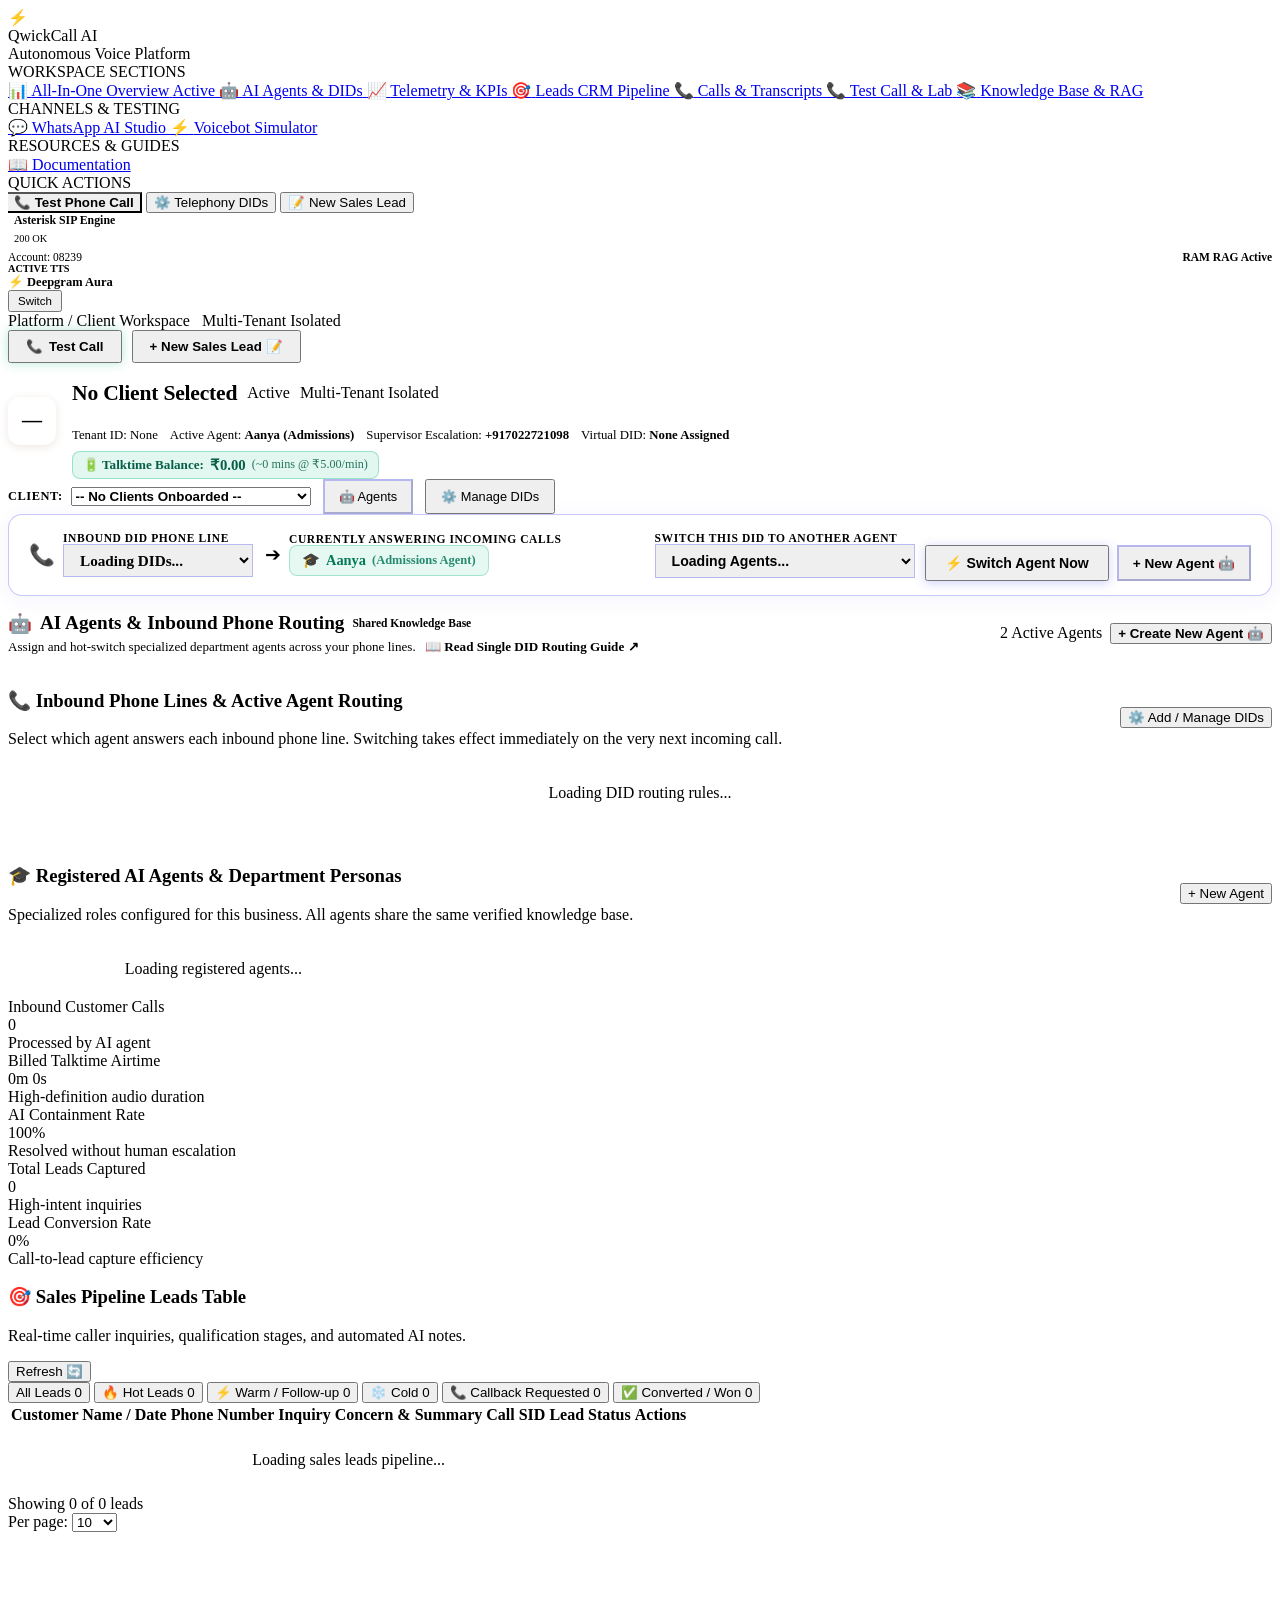
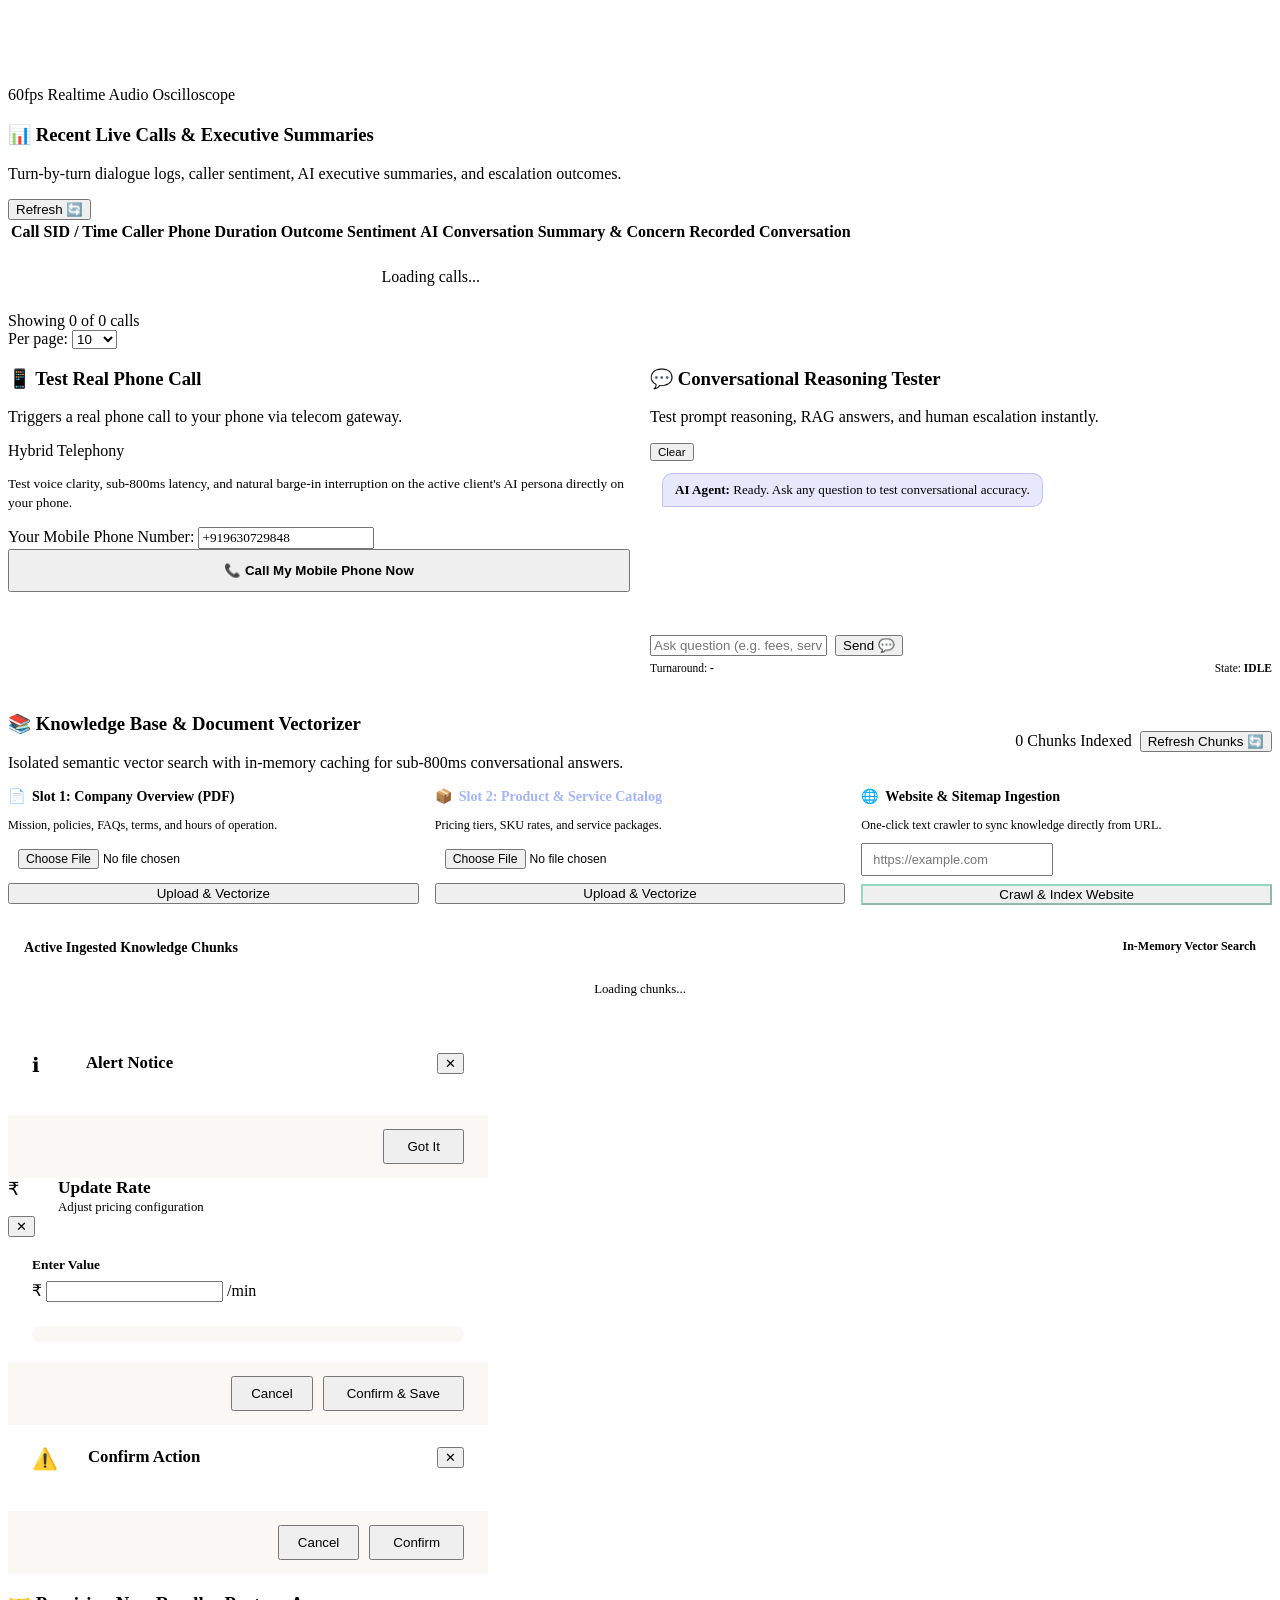
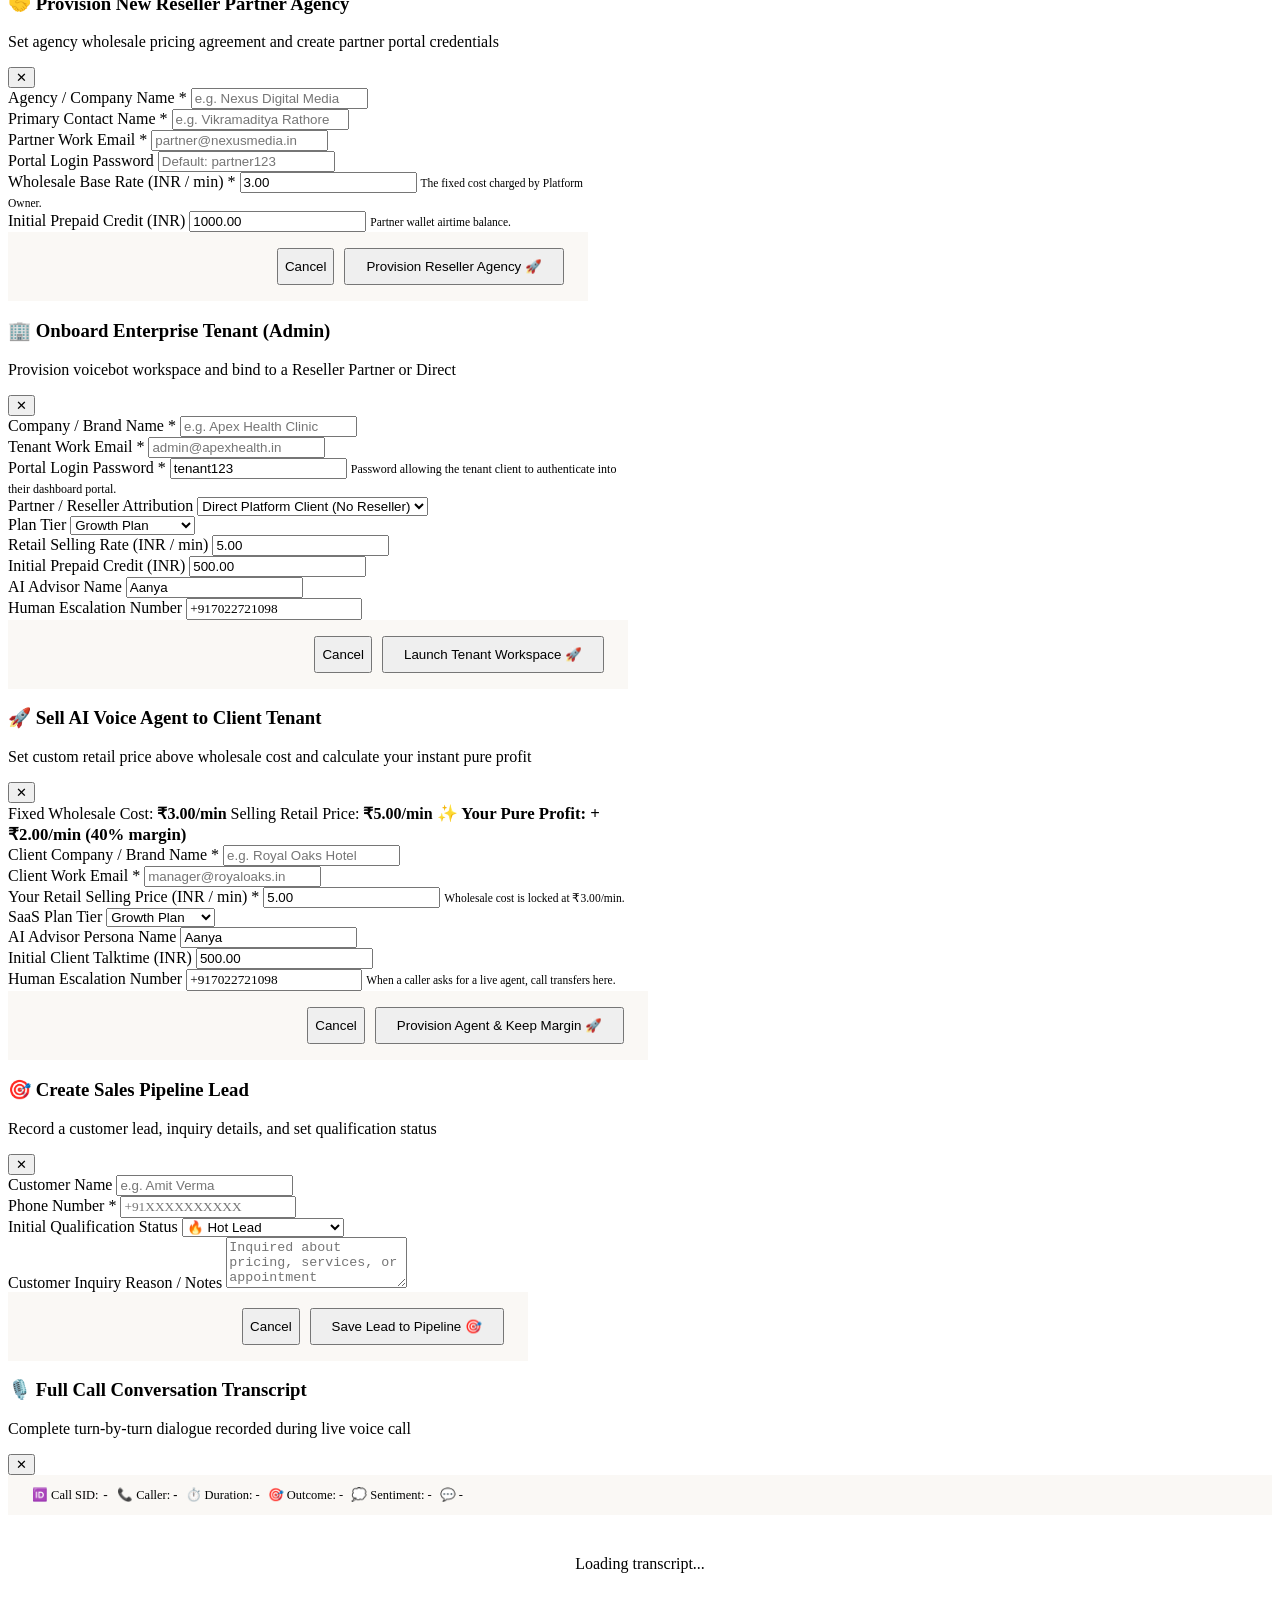
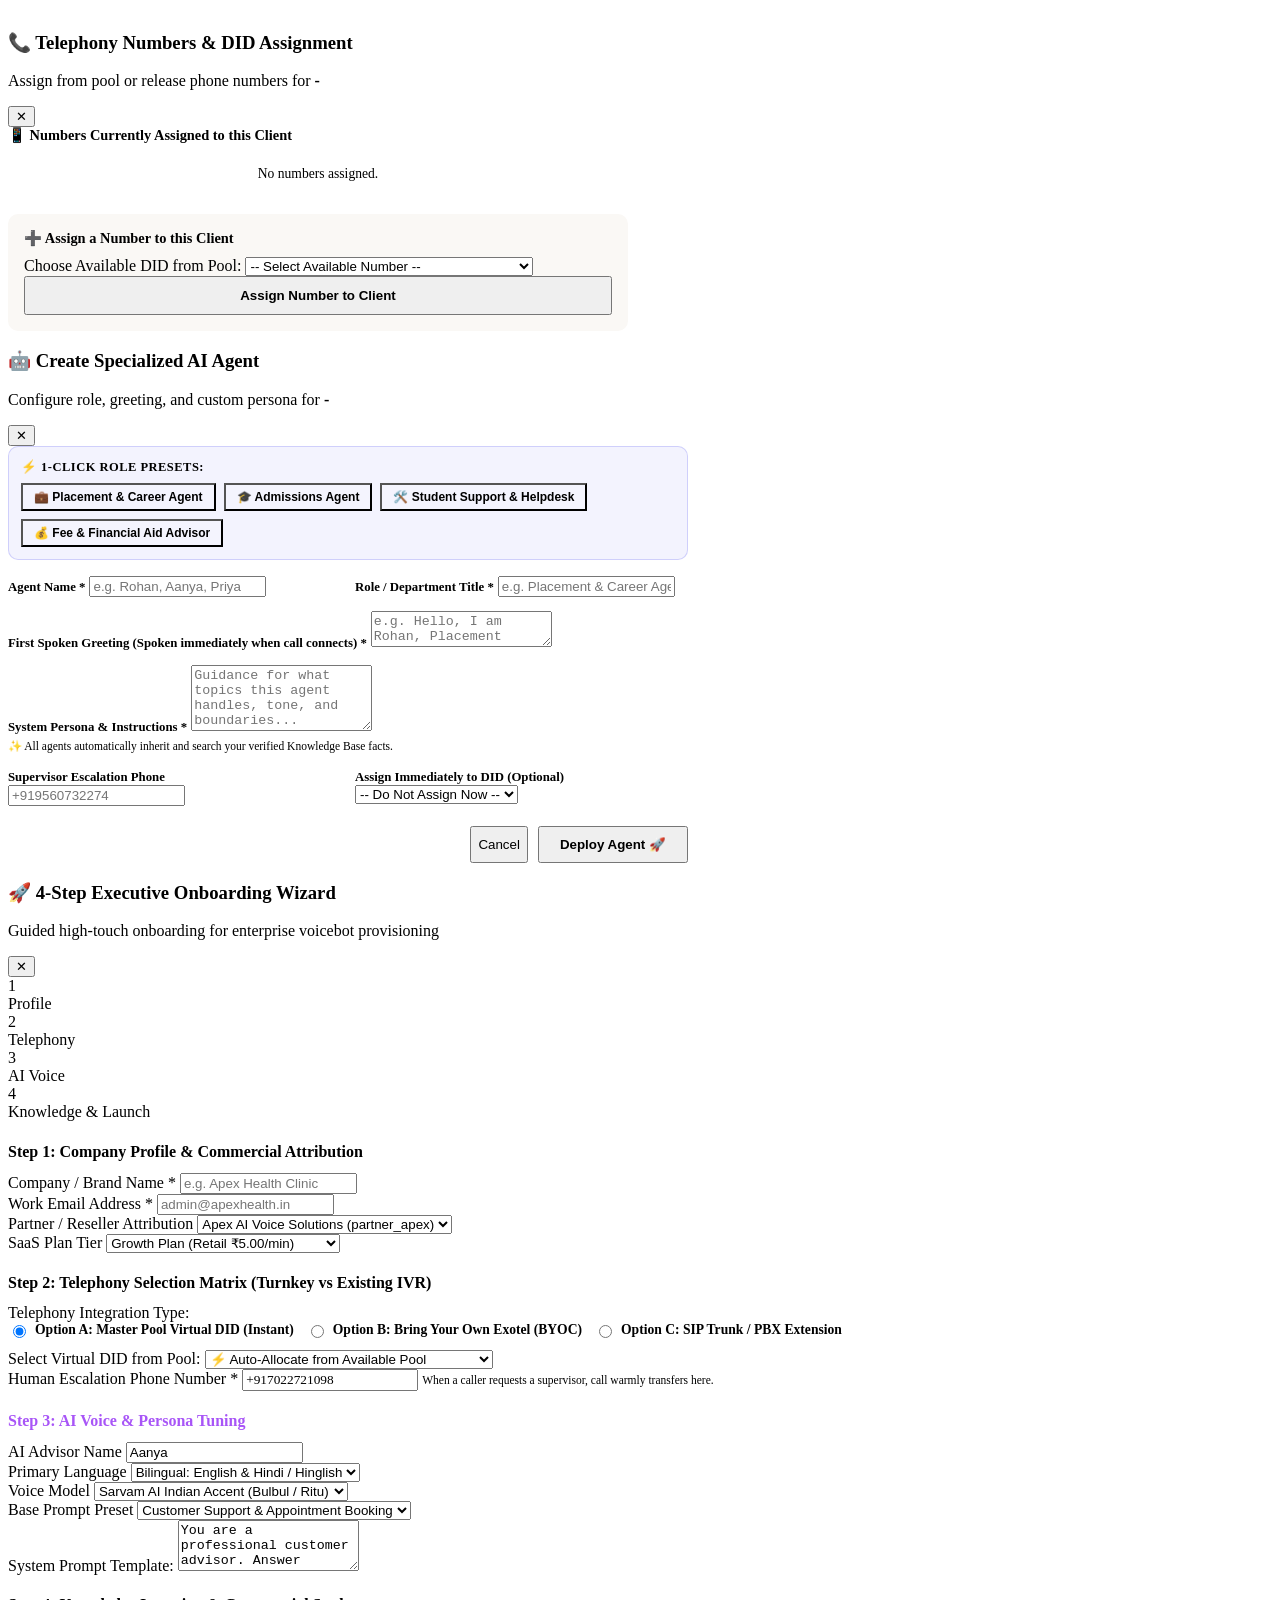
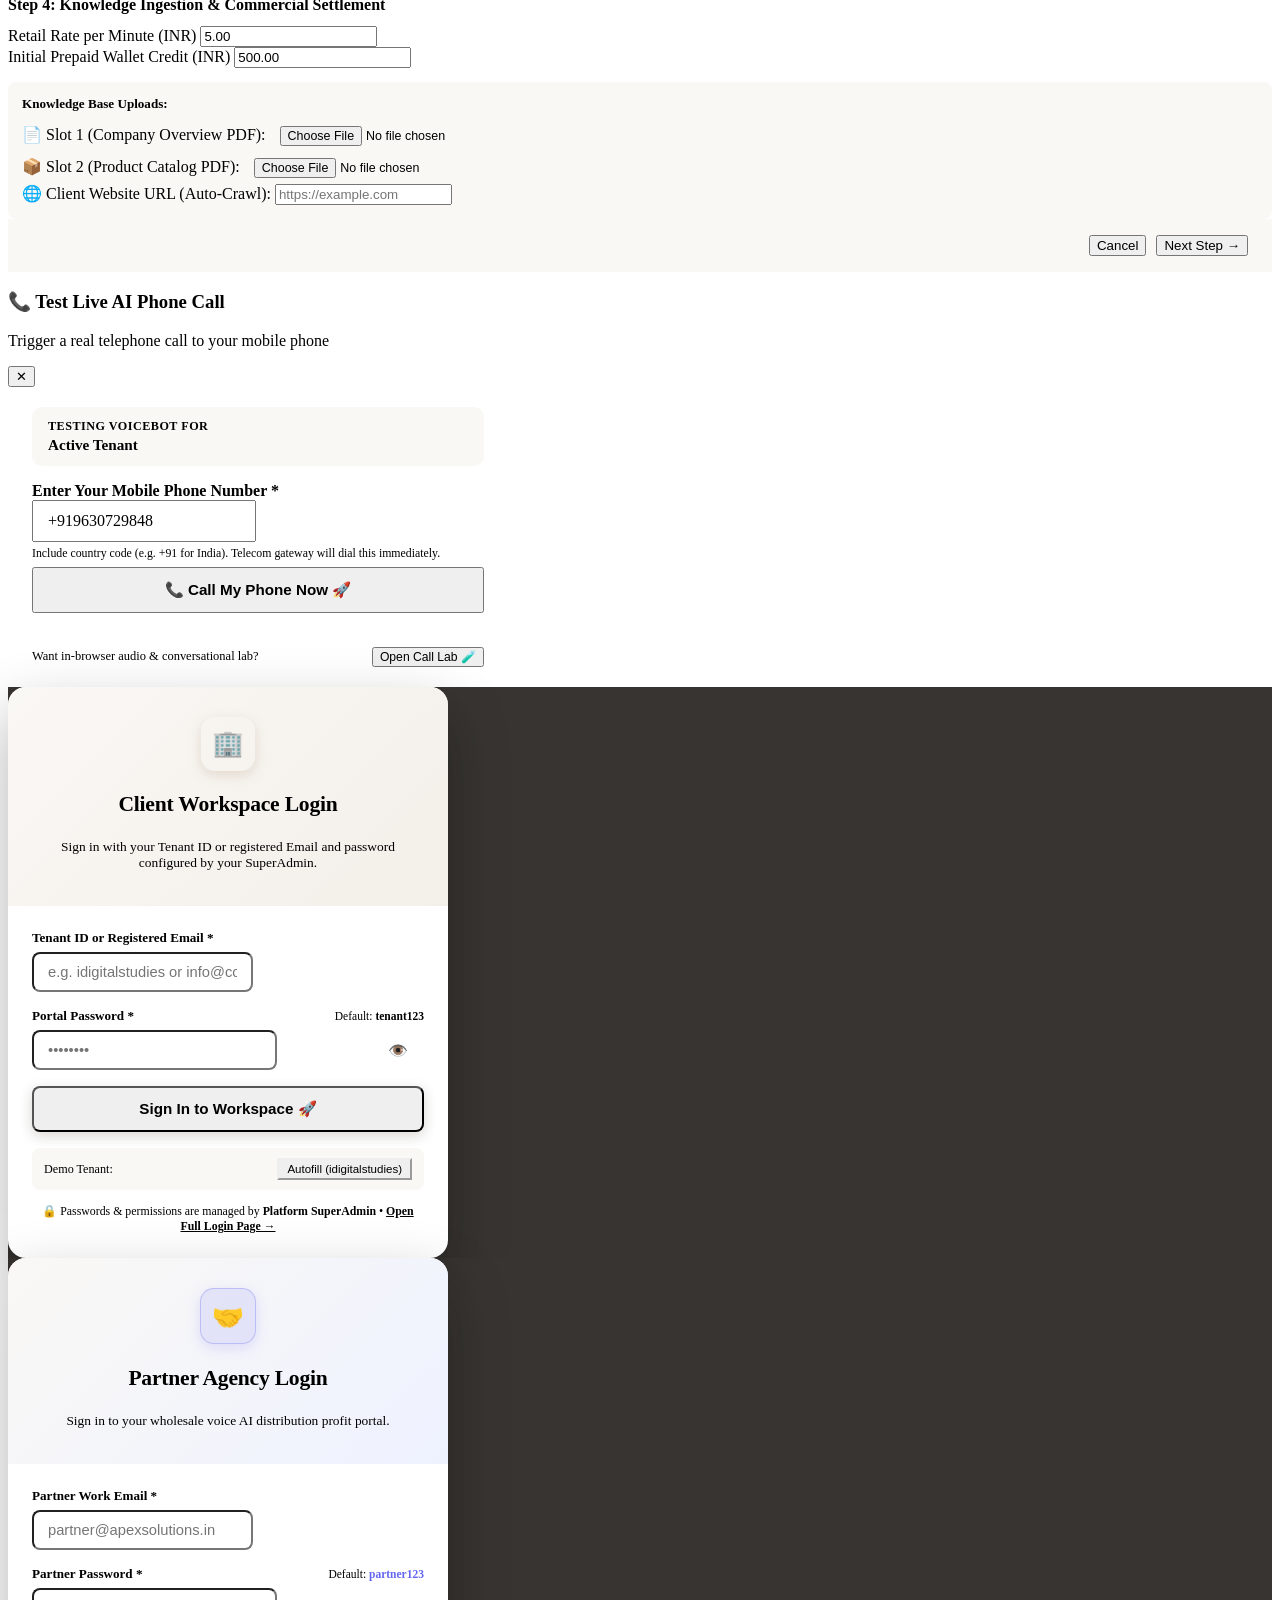
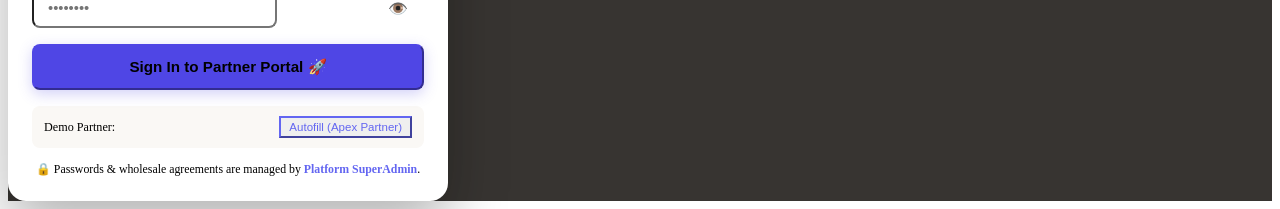
==== commit cce3639f: "final stage" ====
--- a/static/index.html
+++ b/static/index.html
@@ -3,7 +3,7 @@
 <head>
 <meta charset="UTF-8" />
 <meta name="viewport" content="width=device-width, initial-scale=1.0" />
-<title>QwickCall AI — Voice Platform Onboarding, Reseller & Client Workspace</title>
+<title>QwickCall AI — Tenant Client Workspace</title>
 <link rel="preconnect" href="https://fonts.googleapis.com" />
 <link rel="preconnect" href="https://fonts.gstatic.com" crossorigin />
 <link href="https://fonts.googleapis.com/css2?family=Plus+Jakarta+Sans:wght@400;500;600;700;800&family=Inter:wght@400;500;600;700&family=JetBrains+Mono:wght@400;500;600&display=swap" rel="stylesheet" />
@@ -22,48 +22,70 @@
   <!-- LEFT SIDEBAR NAVIGATION -->
   <aside class="app-sidebar">
     <!-- BRAND / LOGO -->
-    <div class="sidebar-brand" onclick="switchPanel('client')">
+    <a href="/tenant" class="sidebar-brand" style="text-decoration: none; color: inherit;" onclick="event.preventDefault(); switchPanel('client')">
       <div class="sidebar-brand-icon">⚡</div>
       <div class="sidebar-brand-info">
         <div class="sidebar-brand-title">QwickCall <span style="color: var(--brown);">AI</span></div>
         <div class="sidebar-brand-tagline">Autonomous Voice Platform</div>
       </div>
-    </div>
+    </a>
 
     <!-- SIDEBAR NAVIGATIONAL OPTIONS -->
     <nav class="sidebar-nav">
-      <div class="sidebar-nav-heading">WORKSPACE & VOICE</div>
-      <button id="tab-btn-client" class="sidebar-nav-item panel-tab-btn active" onclick="switchPanel('client')">
-        <span class="nav-item-icon">🏢</span>
-        <span class="nav-item-text">Client Workspace</span>
+      <div class="sidebar-nav-heading">WORKSPACE SECTIONS</div>
+      <a href="#overview" data-subtab="all" class="sidebar-nav-item active" onclick="event.preventDefault(); switchClientSubTab('all')">
+        <span class="nav-item-icon">📊</span>
+        <span class="nav-item-text">All-In-One Overview</span>
         <span class="nav-item-badge">Active</span>
-      </button>
-      <button id="tab-btn-showcase" class="sidebar-nav-item panel-tab-btn" onclick="switchPanel('showcase')">
+      </a>
+      <a href="#agents" data-subtab="agents" class="sidebar-nav-item" onclick="event.preventDefault(); switchClientSubTab('agents')">
+        <span class="nav-item-icon">🤖</span>
+        <span class="nav-item-text">AI Agents & DIDs</span>
+      </a>
+      <a href="#telemetry" data-subtab="telemetry" class="sidebar-nav-item" onclick="event.preventDefault(); switchClientSubTab('telemetry')">
+        <span class="nav-item-icon">📈</span>
+        <span class="nav-item-text">Telemetry & KPIs</span>
+      </a>
+      <a href="#leads" data-subtab="leads" class="sidebar-nav-item" onclick="event.preventDefault(); switchClientSubTab('leads')">
+        <span class="nav-item-icon">🎯</span>
+        <span class="nav-item-text">Leads CRM Pipeline</span>
+      </a>
+      <a href="#calls" data-subtab="calls" class="sidebar-nav-item" onclick="event.preventDefault(); switchClientSubTab('calls')">
+        <span class="nav-item-icon">📞</span>
+        <span class="nav-item-text">Calls & Transcripts</span>
+      </a>
+      <a href="#lab" data-subtab="lab" class="sidebar-nav-item" onclick="event.preventDefault(); switchClientSubTab('lab')">
+        <span class="nav-item-icon">📞</span>
+        <span class="nav-item-text">Test Call & Lab</span>
+      </a>
+      <a href="#knowledge" data-subtab="knowledge" class="sidebar-nav-item" onclick="event.preventDefault(); switchClientSubTab('knowledge')">
+        <span class="nav-item-icon">📚</span>
+        <span class="nav-item-text">Knowledge Base & RAG</span>
+      </a>
+
+      <div class="sidebar-nav-heading">CHANNELS & TESTING</div>
+      <a href="/chats" class="sidebar-nav-item" target="_blank">
+        <span class="nav-item-icon">💬</span>
+        <span class="nav-item-text">WhatsApp AI Studio</span>
+      </a>
+      <a href="/simulator" id="tab-btn-showcase" class="sidebar-nav-item panel-tab-btn" onclick="event.preventDefault(); switchPanel('showcase')">
         <span class="nav-item-icon">⚡</span>
         <span class="nav-item-text">Voicebot Simulator</span>
-      </button>
-      <button id="tab-btn-whatsapp" class="sidebar-nav-item panel-tab-btn" onclick="switchPanel('whatsapp')">
-        <span class="nav-item-icon">💬</span>
-        <span class="nav-item-text">WhatsApp AI Studio</span>
-      </button>
-
-      <div class="sidebar-nav-heading">COMMERCIAL & SYSTEM</div>
-      <button id="tab-btn-reseller" class="sidebar-nav-item panel-tab-btn" onclick="switchPanel('reseller')">
-        <span class="nav-item-icon">🤝</span>
-        <span class="nav-item-text">Reseller Agency</span>
-      </button>
-      <button id="tab-btn-admin" class="sidebar-nav-item panel-tab-btn" onclick="switchPanel('admin')">
-        <span class="nav-item-icon">👑</span>
-        <span class="nav-item-text">SuperAdmin Hub</span>
-      </button>
+      </a>
+
+      <div class="sidebar-nav-heading">RESOURCES & GUIDES</div>
+      <a href="/docs-portal" id="tab-btn-docs" class="sidebar-nav-item panel-tab-btn" onclick="event.preventDefault(); switchPanel('docs')">
+        <span class="nav-item-icon">📖</span>
+        <span class="nav-item-text">Documentation</span>
+      </a>
 
       <div class="sidebar-nav-heading">QUICK ACTIONS</div>
-      <button type="button" class="sidebar-action-item" onclick="openOnboardingWizard()">
-        <span class="nav-item-icon">🚀</span>
-        <span class="nav-item-text">Onboard Client Wizard</span>
+      <button type="button" class="sidebar-action-item" onclick="openTestCallModal()" style="border-left: 3px solid var(--emerald); font-weight: 700;">
+        <span class="nav-item-icon">📞</span>
+        <span class="nav-item-text" style="color: var(--emerald);">Test Phone Call</span>
       </button>
       <button type="button" class="sidebar-action-item" onclick="openManageNumbersModal()">
-        <span class="nav-item-icon">📞</span>
+        <span class="nav-item-icon">⚙️</span>
         <span class="nav-item-text">Telephony DIDs</span>
       </button>
       <button type="button" class="sidebar-action-item" onclick="openAddLeadModal()">
@@ -114,9 +136,12 @@
         </div>
       </div>
 
-      <div style="display: flex; align-items: center; gap: 12px;">
-        <button class="btn btn-primary btn-sm" onclick="openOnboardingWizard()" style="padding: 7px 16px; font-weight: 700;">
-          + Onboard Client 🚀
+      <div style="display: flex; align-items: center; gap: 10px;">
+        <button class="btn btn-emerald btn-sm" onclick="openTestCallModal()" style="padding: 7px 16px; font-weight: 700; display: inline-flex; align-items: center; gap: 6px; box-shadow: 0 0 12px rgba(16,185,129,0.3);">
+          <span>📞</span> Test Call
+        </button>
+        <button class="btn btn-primary btn-sm" onclick="openAddLeadModal()" style="padding: 7px 16px; font-weight: 700;">
+          + New Sales Lead 📝
         </button>
       </div>
     </header>
@@ -129,24 +154,16 @@
        ======================================================================== -->
   <div id="panel-admin" class="panel">
     
-    <!-- SUPERADMIN FEATURE HERO -->
-    <div class="feature-hero">
-      <div class="feature-hero-content">
-        <div class="feature-hero-icon" style="background: rgba(245, 158, 11, 0.15); border-color: rgba(245, 158, 11, 0.3);">👑</div>
-        <div>
-          <div class="feature-hero-title">
-            Platform Infrastructure & Global Profit Oversight
-            <span class="badge badge-amber">SuperAdmin Access</span>
-          </div>
-          <div class="feature-hero-desc">
-            Global monitoring across all registered reseller partner agencies and direct client tenants. Track platform net profit, buffered telecom unit costs (₹2.00/min base), and master virtual DID phone pool allocation.
-          </div>
-          <div class="feature-hero-tags">
-            <span class="feature-tag-pill">💰 Platform Profit: Wholesale vs Retail</span>
-            <span class="feature-tag-pill">📞 Virtual DID Inventory</span>
-            <span class="feature-tag-pill">🤝 Partner Attribution</span>
-          </div>
-        </div>
+    <!-- SUPERADMIN HEADER ROW -->
+    <div style="display: flex; justify-content: space-between; align-items: center; margin-bottom: 20px; flex-wrap: wrap; gap: 12px;">
+      <div>
+        <h2 style="font-size: 1.35rem; font-weight: 800; margin: 0; color: var(--text-primary); display: flex; align-items: center; gap: 8px;">
+          <span>👑</span> Platform Infrastructure & Profit Oversight
+          <span class="badge badge-amber" style="font-size: 0.72rem;">SuperAdmin</span>
+        </h2>
+        <p style="margin: 4px 0 0 0; font-size: 0.84rem; color: var(--text-secondary);">
+          Global monitoring across registered reseller partner agencies and direct client tenants.
+        </p>
       </div>
       <div style="display: flex; gap: 8px;">
         <button class="btn btn-primary btn-sm" onclick="openOnboardResellerModal()">+ Onboard Partner Agency 🚀</button>
@@ -422,6 +439,15 @@
             <span>Supervisor Escalation: <strong id="client-esc" style="color:var(--emerald); font-family:var(--font-mono);">+917022721098</strong></span>
             <span>Virtual DID: <strong id="client-did" style="color:var(--text-secondary); font-family:var(--font-mono);">None Assigned</strong></span>
           </div>
+          <!-- TALKTIME RECHARGE STRIP -->
+          <div style="margin-top: 8px; display: flex; align-items: center; gap: 10px; flex-wrap: wrap;">
+            <div id="client-recharge-badge" style="background: rgba(16, 185, 129, 0.12); border: 1px solid rgba(16, 185, 129, 0.35); color: #065f46; font-size: 0.82rem; padding: 4px 10px; border-radius: 8px; font-weight: 700; display: inline-flex; align-items: center; gap: 6px;">
+              <span>🔋 Talktime Balance:</span>
+              <strong id="client-wallet-val" style="font-size: 0.92rem; font-family: var(--font-mono);">₹0.00</strong>
+              <span id="client-talktime-est" style="opacity: 0.85; font-weight: 500; font-size: 0.76rem;">(~0 mins @ ₹5.00/min)</span>
+            </div>
+            <div id="client-wallet-status"></div>
+          </div>
         </div>
       </div>
 
@@ -491,85 +517,26 @@
       </div>
     </div>
 
-    <!-- ENTERPRISE SUB-NAVIGATION BAR (Filter by Feature) -->
-    <div class="subnav-container" id="subnav-bar">
-      <div class="subnav-tabs">
-        <button class="subnav-btn active" data-subtab="all" onclick="switchClientSubTab('all')">
-          <span>📊</span> All-In-One Overview
-        </button>
-        <button class="subnav-btn" data-subtab="agents" onclick="switchClientSubTab('agents')">
-          <span>🤖</span> Agents & DIDs
-        </button>
-        <button class="subnav-btn" data-subtab="telemetry" onclick="switchClientSubTab('telemetry')">
-          <span>📈</span> Telemetry & KPIs
-        </button>
-        <button class="subnav-btn" data-subtab="leads" onclick="switchClientSubTab('leads')">
-          <span>🎯</span> Leads CRM Pipeline
-        </button>
-        <button class="subnav-btn" data-subtab="calls" onclick="switchClientSubTab('calls')">
-          <span>📞</span> Calls & Transcripts
-        </button>
-        <button class="subnav-btn" data-subtab="lab" onclick="switchClientSubTab('lab')">
-          <span>🧪</span> Real Call & Reasoning Lab
-        </button>
-        <button class="subnav-btn" data-subtab="knowledge" onclick="switchClientSubTab('knowledge')">
-          <span>📚</span> Knowledge Base & RAG
-        </button>
-        <button class="subnav-btn" data-subtab="whatsapp" onclick="switchPanel('whatsapp')">
-          <span>💬</span> WhatsApp AI Chatbot <span class="badge badge-emerald" style="font-size:0.62rem; padding:1px 5px; margin-left:4px; font-weight:700;">LIVE</span>
-        </button>
-      </div>
-
-      <div class="subnav-quick-actions">
-        <button class="btn btn-outline btn-sm" onclick="openCreateAgentModal()" style="font-size: 0.78rem; padding: 6px 12px; white-space: nowrap; border-color: rgba(99,102,241,0.5); color: var(--indigo);">
-          + New Agent 🤖
-        </button>
-        <button class="btn btn-outline btn-sm" onclick="openAddLeadModal()" style="font-size: 0.78rem; padding: 6px 12px; white-space: nowrap;">
-          + Add Lead 📝
-        </button>
-        <button class="btn btn-primary btn-sm" onclick="switchClientSubTab('lab'); document.getElementById('client-phone-input').focus();" style="font-size: 0.78rem; padding: 6px 14px; font-weight: 700; white-space: nowrap;">
-          📞 Test Call Now
-        </button>
-        <button class="btn btn-sm" onclick="switchPanel('whatsapp');" style="font-size: 0.78rem; padding: 6px 14px; font-weight: 700; white-space: nowrap; background: #25D366; color: #0b141a; border: none; box-shadow: 0 0 12px rgba(37,211,102,0.35);">
-          💬 WhatsApp AI Test
-        </button>
-      </div>
-    </div>
-
     <!-- SECTION 0: AI AGENTS & MULTI-AGENT DID ROUTING -->
     <div id="client-section-agents" class="client-section">
-      <div class="feature-hero">
-        <div class="feature-hero-content">
-          <div class="feature-hero-icon">🤖</div>
-          <div>
-            <div class="feature-hero-title">
-              AI Agents & Virtual DID Routing
-              <span class="badge badge-indigo">Unified RAG Knowledge Base</span>
-            </div>
-            <div class="feature-hero-desc">
-              Create multiple specialized agents (Admissions, Placements, Customer Support) that all share your verified business knowledge base. Assign or hot-switch which agent answers each of your phone lines with zero downtime.
-            </div>
-            <div class="feature-hero-tags">
-              <span class="feature-tag-pill">⚡ Instant Sub-5ms Hot-Switch</span>
-              <span class="feature-tag-pill">📚 100% Intact Shared Knowledge Base</span>
-              <span class="feature-tag-pill">📞 Per-DID Department Routing</span>
-            </div>
-          </div>
-        </div>
-        <div style="display: flex; gap: 8px; align-items: center; flex-wrap: wrap;">
+      <div style="display: flex; justify-content: space-between; align-items: center; margin-bottom: 16px; flex-wrap: wrap; gap: 12px;">
+        <div>
+          <h3 style="margin: 0; font-size: 1.2rem; font-weight: 800; color: var(--text-primary); display: flex; align-items: center; gap: 8px;">
+            <span>🤖</span> AI Agents & Inbound Phone Routing
+            <span class="badge badge-indigo" style="font-size: 0.72rem;">Shared Knowledge Base</span>
+          </h3>
+          <p style="margin: 4px 0 0 0; font-size: 0.82rem; color: var(--text-secondary);">
+            Assign and hot-switch specialized department agents across your phone lines.
+            <a href="javascript:void(0)" onclick="switchPanel('docs'); switchDocsTab('agents');" style="color: var(--indigo); font-weight: 600; text-decoration: none; margin-left: 6px;">
+              📖 Read Single DID Routing Guide ↗
+            </a>
+          </p>
+        </div>
+        <div style="display: flex; gap: 8px; align-items: center;">
           <span class="badge badge-emerald" id="agents-count-badge">2 Active Agents</span>
           <button class="btn btn-primary btn-sm" onclick="openCreateAgentModal()" style="font-weight: 700;">
             + Create New Agent 🤖
           </button>
-        </div>
-      </div>
-
-      <!-- NOTICE: SINGLE DID SWITCHING EXPLANATION -->
-      <div style="background: rgba(99, 102, 241, 0.08); border-left: 4px solid var(--indigo); border-radius: 8px; padding: 12px 16px; margin-bottom: 20px; font-size: 0.85rem; color: var(--text-secondary); display: flex; align-items: flex-start; gap: 10px;">
-        <span style="font-size: 1.2rem;">💡</span>
-        <div>
-          <strong style="color: var(--indigo);">Single DID Multi-Agent Support:</strong>
-          You can use a <strong>single phone number</strong> for multiple agents! If you have only 1 DID line, you can switch it anytime between Admissions (Aanya), Placements (Rohan), or any custom agent below. Every incoming call to that number will instantly be answered by the currently assigned agent with their specialized greeting and persona.
         </div>
       </div>
 
@@ -608,25 +575,6 @@
 
     <!-- SECTION 1: TELEMETRY & BUSINESS KPIS -->
     <div id="client-section-telemetry" class="client-section">
-      <div class="feature-hero">
-        <div class="feature-hero-content">
-          <div class="feature-hero-icon">📈</div>
-          <div>
-            <div class="feature-hero-title">
-              Operational Telemetry & AI Containment
-              <span class="badge badge-emerald">Live Telephony</span>
-            </div>
-            <div class="feature-hero-desc">
-              Real-time operational monitoring across Asterisk WebRTC SIP and Exotel telecom gateways. Measures customer inbound call volume, billed talktime airtime, and AI containment without human supervisor transfers.
-            </div>
-            <div class="feature-hero-tags">
-              <span class="feature-tag-pill">⚡ Sub-800ms Turnaround</span>
-              <span class="feature-tag-pill">🛡️ Zero-Network RAM Fail-Safe</span>
-              <span class="feature-tag-pill">📞 Hybrid SIP + Exotel</span>
-            </div>
-          </div>
-        </div>
-      </div>
 
       <!-- TENANT BUSINESS TELEMETRY KPI GRID -->
       <div class="stat-grid">
@@ -660,28 +608,6 @@
 
     <!-- SECTION 2: DEDICATED LEADS CRM & CUSTOMER STATUS BOARD -->
     <div id="client-section-leads" class="client-section">
-      <div class="feature-hero">
-        <div class="feature-hero-content">
-          <div class="feature-hero-icon">🎯</div>
-          <div>
-            <div class="feature-hero-title">
-              Customer Status Board & Lead Qualification CRM
-              <span class="badge badge-cyan">Automated AI Scoring</span>
-            </div>
-            <div class="feature-hero-desc">
-              Every caller is evaluated for purchase readiness and automatically categorized into Hot, Warm, or Cold lead stages. View automated executive summaries, customer concerns, and callback requests.
-            </div>
-            <div class="feature-hero-tags">
-              <span class="feature-tag-pill">🔥 Intent Qualification</span>
-              <span class="feature-tag-pill">💬 Turn-by-Turn Audio Summaries</span>
-              <span class="feature-tag-pill">⚡ Instant Sales Handoff</span>
-            </div>
-          </div>
-        </div>
-        <div>
-          <button class="btn btn-primary btn-sm" onclick="openAddLeadModal()">+ Add Manual Lead 📝</button>
-        </div>
-      </div>
 
       <div class="card">
         <div class="card-header">
@@ -758,28 +684,6 @@
 
     <!-- SECTION 3: RECENT LIVE CALLS & AI EXECUTIVE SUMMARIES -->
     <div id="client-section-calls" class="client-section">
-      <div class="feature-hero">
-        <div class="feature-hero-content">
-          <div class="feature-hero-icon">📞</div>
-          <div>
-            <div class="feature-hero-title">
-              Live Call Audio Logs & Turn-by-Turn Transcripts
-              <span class="badge badge-indigo">Verbatim Archival</span>
-            </div>
-            <div class="feature-hero-desc">
-              Audit every spoken interaction between callers and the AI advisor. Click any row to inspect verbatim conversational transcripts, speech timestamps, barge-in interruptions, and customer sentiment.
-            </div>
-            <div class="feature-hero-tags">
-              <span class="feature-tag-pill">🎙️ 60fps Realtime Waveform</span>
-              <span class="feature-tag-pill">💭 Sentiment & Intent Tagging</span>
-              <span class="feature-tag-pill">📄 Click-to-View Transcript</span>
-            </div>
-          </div>
-        </div>
-        <div>
-          <button class="btn btn-outline btn-sm" onclick="loadClientRecentCalls()">Refresh Calls 🔄</button>
-        </div>
-      </div>
 
       <!-- CANVAS 60FPS WAVEFORM VISUALIZER -->
       <div class="waveform-container" style="margin-bottom: 20px;">
@@ -841,25 +745,6 @@
 
     <!-- SECTION 4: TESTING LAB: REAL CALL + FAST TEXT -->
     <div id="client-section-lab" class="client-section">
-      <div class="feature-hero">
-        <div class="feature-hero-content">
-          <div class="feature-hero-icon">🧪</div>
-          <div>
-            <div class="feature-hero-title">
-              Interactive Telecom & Reasoning Testing Lab
-              <span class="badge badge-emerald">Real Phone Calling</span>
-            </div>
-            <div class="feature-hero-desc">
-              Experience the conversational voice agent directly on your physical mobile phone via telecom line or test prompt reasoning, knowledge citations, and human transfer rules in real-time text chat.
-            </div>
-            <div class="feature-hero-tags">
-              <span class="feature-tag-pill">📱 Real Outbound GSM Call</span>
-              <span class="feature-tag-pill">🗣️ Natural Barge-In Interruption</span>
-              <span class="feature-tag-pill">💬 Instant Chat Benchmarking</span>
-            </div>
-          </div>
-        </div>
-      </div>
 
       <div style="display: grid; grid-template-columns: repeat(auto-fit, minmax(360px, 1fr)); gap: 20px; margin-bottom: 20px;">
         
@@ -919,36 +804,17 @@
     </div>
 
     <!-- SECTION 5: DUAL-PDF & WEBSITE INGESTION STUDIO -->
+    <!-- SECTION 5: DUAL-PDF & WEBSITE INGESTION STUDIO -->
     <div id="client-section-knowledge" class="client-section">
-      <div class="feature-hero">
-        <div class="feature-hero-content">
-          <div class="feature-hero-icon">📚</div>
+      <div class="card" style="border-color: rgba(6, 182, 212, 0.35);">
+        <div class="card-header" style="display: flex; justify-content: space-between; align-items: center; flex-wrap: wrap; gap: 12px;">
           <div>
-            <div class="feature-hero-title">
-              Dual-PDF Vector Knowledge Base & Web Crawler
-              <span class="badge badge-cyan">Sub-30ms RAM Retrieval</span>
-            </div>
-            <div class="feature-hero-desc">
-              Ground your AI voicebot in 100% verified business facts. Upload your Company Overview PDF and Product Catalog PDF, or crawl your website URL. Vectors are cached in local RAM for zero-latency retrieval without hallucination.
-            </div>
-            <div class="feature-hero-tags">
-              <span class="feature-tag-pill">🧠 In-Memory Cosine Vector Search</span>
-              <span class="feature-tag-pill">🚫 Zero-Hallucination Guardrails</span>
-              <span class="feature-tag-pill">⚡ Dynamic Popularity Cache</span>
-            </div>
-          </div>
-        </div>
-        <div style="display: flex; gap: 8px; align-items: center;">
-          <span class="badge badge-cyan" id="rag-chunk-badge">0 Chunks Indexed</span>
-          <button class="btn btn-outline btn-sm" onclick="loadClientKnowledgeChunks()">Refresh Chunks 🔄</button>
-        </div>
-      </div>
-
-      <div class="card" style="border-color: rgba(6, 182, 212, 0.35);">
-        <div class="card-header">
-          <div>
-            <h3>📚 Knowledge Source Document Uploads</h3>
+            <h3>📚 Knowledge Base & Document Vectorizer</h3>
             <p>Isolated semantic vector search with in-memory caching for sub-800ms conversational answers.</p>
+          </div>
+          <div style="display: flex; gap: 8px; align-items: center;">
+            <span class="badge badge-cyan" id="rag-chunk-badge">0 Chunks Indexed</span>
+            <button class="btn btn-outline btn-sm" onclick="loadClientKnowledgeChunks()">Refresh Chunks 🔄</button>
           </div>
         </div>
 
@@ -1010,28 +876,6 @@
 
     </div>
 
-    <!-- SECTION 6: WHATSAPP AI CHATBOT REDIRECT OVERVIEW -->
-    <div id="client-section-whatsapp" class="client-section">
-      <div class="card" style="text-align: center; padding: 48px 32px; background: #FFFFFF; border: 1px solid var(--border); border-radius: 16px;">
-        <div style="width: 64px; height: 64px; border-radius: 50%; background: rgba(37, 211, 102, 0.12); color: #25D366; font-size: 2rem; display: flex; align-items: center; justify-content: center; margin: 0 auto 16px auto;">
-          💬
-        </div>
-        <h2 style="font-size: 1.4rem; font-weight: 800; color: var(--text-primary); margin-bottom: 8px;">
-          WhatsApp AI Conversational Studio
-        </h2>
-        <p style="max-width: 640px; margin: 0 auto 24px auto; color: var(--text-secondary); font-size: 0.92rem; line-height: 1.55;">
-          Access the full dedicated WhatsApp AI Studio with live mobile phone simulator, step-by-step pipeline breakdown, enterprise ROI metrics, and real-time telemetry HUD.
-        </p>
-        <div style="display: flex; justify-content: center; gap: 12px; flex-wrap: wrap;">
-          <button class="btn btn-primary" onclick="switchPanel('whatsapp')" style="font-weight: 700; padding: 10px 24px; font-size: 0.95rem;">
-            💬 Open WhatsApp AI Studio Panel
-          </button>
-          <a href="/whatsapp" target="_blank" class="btn btn-outline" style="font-weight: 600; padding: 10px 20px; font-size: 0.95rem; text-decoration: none;">
-            🔗 Open Standalone Fullscreen Tab ↗
-          </a>
-        </div>
-      </div>
-    </div>
 
   </div> <!-- end panel-client -->
 
@@ -1041,172 +885,27 @@
        ======================================================================== -->
   <div id="panel-whatsapp" class="panel">
 
-    <!-- HERO BANNER -->
-    <div class="feature-hero" style="border-left: 4px solid #25D366; background: linear-gradient(90deg, rgba(37, 211, 102, 0.08), rgba(18, 140, 126, 0.03)); margin-bottom: 24px;">
-      <div class="feature-hero-content">
-        <div class="feature-hero-icon" style="background: rgba(37, 211, 102, 0.15); border-color: rgba(37, 211, 102, 0.4); color: #25D366;">💬</div>
-        <div>
-          <div class="feature-hero-title">
-            WhatsApp AI Conversational Studio & Inbound Lead Qualifier
-            <span class="badge badge-emerald" style="background: rgba(37, 211, 102, 0.2); color: #25D366; border-color: rgba(37, 211, 102, 0.4);">
-              Meta Cloud API Native
-            </span>
-            <span class="badge badge-indigo">Sub-500ms Turnaround</span>
-            <span class="badge badge-emerald">Isolated Multi-Tenant RAG</span>
-          </div>
-          <div class="feature-hero-desc">
-            Enterprise omnichannel conversational AI engine for WhatsApp. Grounded on tenant pgvector knowledge bases, automates course syllabus PDF brochure dispatch to prospective student mobile numbers, and seamlessly escalates qualified hot leads to human counselors.
-          </div>
-          <div class="feature-hero-tags">
-            <span class="feature-tag-pill" style="border-color: rgba(37, 211, 102, 0.3); color: #2A5C40;">⚡ Multi-Turn Groq LLM Loop</span>
-            <span class="feature-tag-pill">📄 Automated WhatsApp Brochure Dispatch</span>
-            <span class="feature-tag-pill">🚨 Senior Counselor Escalation</span>
-            <span class="feature-tag-pill">🇮🇳 Hinglish + English Bilingual</span>
-            <span class="feature-tag-pill">🔒 Zero Cross-Tenant Leakage</span>
-          </div>
-        </div>
-      </div>
-      <div style="display: flex; gap: 8px; flex-wrap: wrap;">
-        <a href="/whatsapp" target="_blank" class="btn btn-primary btn-sm" style="font-weight: 700; text-decoration: none; padding: 7px 14px;">
-          🔗 Open Standalone Studio ↗
+    <!-- WHATSAPP AI STUDIO HEADER ROW -->
+    <div style="display: flex; justify-content: space-between; align-items: center; margin-bottom: 20px; flex-wrap: wrap; gap: 14px;">
+      <div>
+        <h2 style="font-size: 1.35rem; font-weight: 800; margin: 0; color: var(--text-primary); display: flex; align-items: center; gap: 10px;">
+          <span>💬</span> WhatsApp AI Conversational Studio
+          <span class="badge badge-emerald" style="background: rgba(37, 211, 102, 0.15); color: #047857; border: 1px solid rgba(37, 211, 102, 0.3); font-size: 0.72rem;">Meta Cloud API Native</span>
+        </h2>
+        <p style="margin: 4px 0 0 0; font-size: 0.84rem; color: var(--text-secondary);">
+          Real-time interactive mobile simulator, automated brochure delivery, and qualification telemetry.
+          <a href="javascript:void(0)" onclick="switchPanel('docs'); switchDocsTab('whatsapp');" style="color: #047857; font-weight: 600; text-decoration: none; margin-left: 6px;">
+            📖 Architecture & Rules in Documentation ↗
+          </a>
+        </p>
+      </div>
+      <div style="display: flex; gap: 8px; flex-wrap: wrap; align-items: center;">
+        <a href="/chats" target="_blank" class="btn btn-outline btn-sm" style="font-weight: 600; text-decoration: none;">
+          🔗 Open /chats Route ↗
         </a>
-        <button class="btn btn-outline btn-sm" onclick="startNewWhatsAppSession()">
-          🔄 Reset Chat Session
+        <button class="btn btn-primary btn-sm" onclick="startNewWhatsAppSession()" style="font-weight: 700;">
+          🔄 Reset Session
         </button>
-      </div>
-    </div>
-
-    <!-- SECTION 1: HOW THINGS WORK (ARCHITECTURAL WORKFLOW) -->
-    <div class="wa-section-banner">
-      <div class="wa-section-header">
-        <div>
-          <div class="wa-section-heading">
-            <span>⚙️</span> How WhatsApp AI Conversational Intelligence Works
-          </div>
-          <div style="font-size: 0.8rem; color: var(--text-muted); margin-top: 4px;">
-            End-to-end execution flow: from inbound message/call trigger to grounded RAG qualification and automated brochure delivery.
-          </div>
-        </div>
-        <span class="badge badge-indigo">Automated Pipeline</span>
-      </div>
-
-      <div class="wa-explain-grid">
-        <!-- Step 1 -->
-        <div class="wa-step-card">
-          <div class="wa-step-header">
-            <span class="wa-step-num">Step 01</span>
-            <span class="wa-step-icon">📲</span>
-          </div>
-          <div class="wa-step-title">Inbound Trigger & Profile Ingestion</div>
-          <div class="wa-step-desc">
-            Prospect sends a message or completes a voice call. Webhook ingests caller mobile number, active tenant UID, and inquiry payload in &lt;50ms.
-          </div>
-          <div class="wa-step-metric">
-            <span>⚡ Ingest Latency:</span> <strong>38 ms</strong>
-          </div>
-        </div>
-
-        <!-- Step 2 -->
-        <div class="wa-step-card">
-          <div class="wa-step-header">
-            <span class="wa-step-num">Step 02</span>
-            <span class="wa-step-icon">🧠</span>
-          </div>
-          <div class="wa-step-title">Multi-Tenant RAM Vector RAG</div>
-          <div class="wa-step-desc">
-            Queries tenant-isolated knowledge chunks (curriculum, fee tiers, batch dates) via in-memory cosine embeddings. Zero data leaks between institutions.
-          </div>
-          <div class="wa-step-metric">
-            <span>🔍 Retrieval:</span> <strong>&lt;18 ms (Zero Leak)</strong>
-          </div>
-        </div>
-
-        <!-- Step 3 -->
-        <div class="wa-step-card">
-          <div class="wa-step-header">
-            <span class="wa-step-num">Step 03</span>
-            <span class="wa-step-icon">⚡</span>
-          </div>
-          <div class="wa-step-title">Groq LLM Reasoning & Guardrails</div>
-          <div class="wa-step-desc">
-            Generates accurate, friendly bilingual (Hinglish/English) responses. Hard boundary guardrails automatically redirect off-topic, sports, or competitor talk.
-          </div>
-          <div class="wa-step-metric">
-            <span>🚀 TTFT:</span> <strong>140 ms Fast Inference</strong>
-          </div>
-        </div>
-
-        <!-- Step 4 -->
-        <div class="wa-step-card">
-          <div class="wa-step-header">
-            <span class="wa-step-num">Step 04</span>
-            <span class="wa-step-icon">📄</span>
-          </div>
-          <div class="wa-step-title">Instant Brochure & CRM Pipeline Sync</div>
-          <div class="wa-step-desc">
-            Dispatches official syllabus PDF via Meta Cloud API, calculates EMI options, updates CRM stage to "Hot Qualified Lead", and triggers human counselor handoff if requested.
-          </div>
-          <div class="wa-step-metric">
-            <span>🎯 Delivery:</span> <strong>2.0s Post-Inquiry</strong>
-          </div>
-        </div>
-      </div>
-    </div>
-
-    <!-- SECTION 2: HOW IT HELPS THE BUSINESS (ENTERPRISE VALUE & ROI) -->
-    <div class="wa-section-banner">
-      <div class="wa-section-header">
-        <div>
-          <div class="wa-section-heading">
-            <span>📈</span> How It Helps The Business (Enterprise ROI & Revenue Impact)
-          </div>
-          <div style="font-size: 0.8rem; color: var(--text-muted); margin-top: 4px;">
-            Measurable business advantages: higher admission conversion, 24/7 lead capture, and massive reduction in telecaller payroll.
-          </div>
-        </div>
-        <span class="badge badge-emerald">High ROI Impact</span>
-      </div>
-
-      <div class="wa-roi-grid">
-        <!-- ROI 1 -->
-        <div class="wa-roi-card">
-          <div class="wa-roi-badge">CONVERSION ACCELERATOR</div>
-          <div class="wa-roi-stat">340% Higher</div>
-          <div class="wa-roi-title">Admission & Sales Conversion</div>
-          <div class="wa-roi-desc">
-            WhatsApp has a 98% open rate and 45% reply rate compared to 12% call pickup for cold calls. Instant answers while interest is hot convert curious prospects into enrolled students.
-          </div>
-        </div>
-
-        <!-- ROI 2 -->
-        <div class="wa-roi-card">
-          <div class="wa-roi-badge">COST REDUCTION</div>
-          <div class="wa-roi-stat">₹0.135 vs ₹45</div>
-          <div class="wa-roi-title">Per-Lead Fulfillment Cost</div>
-          <div class="wa-roi-desc">
-            A manual telecaller costs ₹45–₹60 per call attempt with salaries and overhead. QwickCall AI qualifies and dispatches brochures via WhatsApp for just ₹0.135 per turn (99.7% savings).
-          </div>
-        </div>
-
-        <!-- ROI 3 -->
-        <div class="wa-roi-card">
-          <div class="wa-roi-badge">ZERO LEAKAGE</div>
-          <div class="wa-roi-stat">24/7 After-Hours</div>
-          <div class="wa-roi-title">Unattended Night Lead Capture</div>
-          <div class="wa-roi-desc">
-            Over 62% of education and coaching inquiries occur between 7:00 PM and 11:30 PM when human counseling desks are closed. QwickCall AI answers immediately, captures name/budget, and schedules counseling.
-          </div>
-        </div>
-
-        <!-- ROI 4 -->
-        <div class="wa-roi-card">
-          <div class="wa-roi-badge">ENTERPRISE SECURITY</div>
-          <div class="wa-roi-stat">100% Isolated</div>
-          <div class="wa-roi-title">Strict Multi-Tenant Protection</div>
-          <div class="wa-roi-desc">
-            Every client tenant operates in complete cryptographic isolation. Knowledge bases, syllabus PDFs, custom pricing, and student CRM pipelines never mix or cross-contaminate.
-          </div>
-        </div>
       </div>
     </div>
 
@@ -1371,69 +1070,15 @@
           </div>
         </div>
 
-        <!-- META CLOUD API & WHATSAPP BUSINESS SETUP -->
-        <div class="wa-deck-card">
-          <div style="display: flex; align-items: center; justify-content: space-between; border-bottom: 1px solid var(--border-subtle); padding-bottom: 12px;">
-            <div style="font-weight: 800; font-size: 0.95rem; color: var(--text-primary); display: flex; align-items: center; gap: 8px;">
-              <span>🌐</span> Meta Cloud API & Webhook Connection Hub
-            </div>
-            <span class="badge badge-indigo">WABA Live</span>
-          </div>
-
-          <div style="display: grid; grid-template-columns: 1fr 1fr; gap: 12px;">
-            <div class="wa-meta-field">
-              <span style="color: var(--text-muted);">Phone Number ID:</span>
-              <code style="font-family: var(--font-mono); color: var(--text-primary);">+91 79354 86072</code>
-            </div>
-            <div class="wa-meta-field">
-              <span style="color: var(--text-muted);">WABA Account ID:</span>
-              <code style="font-family: var(--font-mono); color: var(--text-primary);">waba_9918231089</code>
-            </div>
-            <div class="wa-meta-field">
-              <span style="color: var(--text-muted);">Webhook Endpoint:</span>
-              <code style="font-family: var(--font-mono); color: var(--brown);">/api/v1/whatsapp/webhook</code>
-            </div>
-            <div class="wa-meta-field">
-              <span style="color: var(--text-muted);">Cost / Utility PDF:</span>
-              <strong style="color: var(--emerald);">₹0.135 (Meta ₹0.115 + RAG ₹0.02)</strong>
-            </div>
-          </div>
-        </div>
-
-        <!-- OMNICHANNEL VOICE-TO-WHATSAPP AUTOMATION RULES -->
-        <div class="wa-deck-card">
-          <div style="display: flex; align-items: center; justify-content: space-between; border-bottom: 1px solid var(--border-subtle); padding-bottom: 12px;">
-            <div style="font-weight: 800; font-size: 0.95rem; color: var(--text-primary); display: flex; align-items: center; gap: 8px;">
-              <span>⚡</span> Omnichannel Voice-to-WhatsApp Automation Rules
-            </div>
-            <span class="badge badge-emerald">3 Rules Active</span>
-          </div>
-
-          <div style="display: flex; flex-direction: column; gap: 10px;">
-            <div class="wa-rule-pill">
-              <div>
-                <strong style="color: var(--text-primary);">1. Instant Post-Call Brochure Dispatch:</strong>
-                <div style="color: var(--text-muted); font-size: 0.74rem;">Sends verified syllabus PDF to caller's WhatsApp within 2.0s of call disconnect.</div>
-              </div>
-              <span class="badge badge-emerald">Auto-Enabled</span>
-            </div>
-
-            <div class="wa-rule-pill">
-              <div>
-                <strong style="color: var(--text-primary);">2. Hot Lead CRM Qualification Sync:</strong>
-                <div style="color: var(--text-muted); font-size: 0.74rem;">Flags inquiries requesting fees or brochures as Hot Leads in the CRM pipeline table.</div>
-              </div>
-              <span class="badge badge-emerald">Auto-Sync</span>
-            </div>
-
-            <div class="wa-rule-pill">
-              <div>
-                <strong style="color: var(--text-primary);">3. Live Counselor Handoff Dispatch:</strong>
-                <div style="color: var(--text-muted); font-size: 0.74rem;">Transfers difficult or high-value caller inquiries to live human counselor WhatsApp.</div>
-              </div>
-              <span class="badge badge-indigo">Escalation Ready</span>
-            </div>
-          </div>
+        <!-- DOCUMENTATION REFERENCE CALLOUT -->
+        <div style="background: rgba(37, 211, 102, 0.08); border: 1px solid rgba(37, 211, 102, 0.25); border-radius: 12px; padding: 14px 18px; display: flex; align-items: center; justify-content: space-between; gap: 12px; flex-wrap: wrap;">
+          <div style="font-size: 0.82rem; color: #047857; display: flex; align-items: center; gap: 8px;">
+            <span>📖</span>
+            <span>Meta Cloud API configs, Webhook specs & Automation Rules are in <strong>Documentation</strong>.</span>
+          </div>
+          <button class="btn btn-outline btn-sm" onclick="switchPanel('docs'); switchDocsTab('whatsapp');" style="font-size: 0.75rem; padding: 4px 10px; border-color: rgba(37, 211, 102, 0.4); color: #047857;">
+            View Documentation ↗
+          </button>
         </div>
 
         <!-- ONE-CLICK SCENARIOS BENCHMARK -->
@@ -1497,24 +1142,22 @@
        ======================================================================== -->
   <div id="panel-showcase" class="panel">
     
-    <!-- EXECUTIVE SHOWCASE FEATURE HERO -->
-    <div class="feature-hero">
-      <div class="feature-hero-content">
-        <div class="feature-hero-icon" style="background: rgba(16, 185, 129, 0.15); border-color: rgba(16, 185, 129, 0.3);">⚡</div>
-        <div>
-          <div class="feature-hero-title">
-            Executive Latency Benchmark & Live Sales Pitch Console
-            <span class="badge badge-emerald">Sub-Second Verified</span>
-          </div>
-          <div class="feature-hero-desc">
-            Use this live console during enterprise client pitches to demonstrate conversational responsiveness. Benchmark each stage of the turn: Sarvam STT, Groq TTFT, in-memory RAM vector retrieval, and audio streaming.
-          </div>
-          <div class="feature-hero-tags">
-            <span class="feature-tag-pill">⚡ Sarvam saaras:v3 (210ms)</span>
-            <span class="feature-tag-pill">🚀 Groq Fast Inference (165ms)</span>
-            <span class="feature-tag-pill">🎙️ Streaming Linear PCM (190ms)</span>
-          </div>
-        </div>
+    <!-- EXECUTIVE SHOWCASE HEADER ROW -->
+    <div style="display: flex; justify-content: space-between; align-items: center; margin-bottom: 20px; flex-wrap: wrap; gap: 12px;">
+      <div>
+        <h2 style="font-size: 1.35rem; font-weight: 800; margin: 0; color: var(--text-primary); display: flex; align-items: center; gap: 8px;">
+          <span>⚡</span> Executive Latency Benchmark & Pitch Console
+          <span class="badge badge-emerald" style="font-size: 0.72rem;">Sub-Second Verified</span>
+        </h2>
+        <p style="margin: 4px 0 0 0; font-size: 0.84rem; color: var(--text-secondary);">
+          Live benchmark console for turn-by-turn latency breakdown: STT, Groq LLM inference, vector retrieval, and audio streaming.
+          <a href="javascript:void(0)" onclick="switchPanel('docs'); switchDocsTab('overview');" style="color: var(--emerald); font-weight: 600; text-decoration: none; margin-left: 6px;">
+            📖 Architecture Pipeline Specs ↗
+          </a>
+        </p>
+      </div>
+      <div>
+        <button class="btn btn-outline btn-sm" onclick="switchPanel('docs')">📚 View Documentation</button>
       </div>
     </div>
 
@@ -1573,6 +1216,599 @@
       <div id="sc-result-box" style="margin-top: 14px; display: none;"></div>
     </div>
 
+  </div>
+
+  <!-- ========================================================================
+       PANEL 5: PLATFORM DOCUMENTATION & ARCHITECTURE (#panel-docs)
+       ======================================================================== -->
+  <div id="panel-docs" class="panel">
+
+    <!-- DOCUMENTATION HERO BANNER -->
+    <div class="docs-card" style="background: linear-gradient(135deg, #FAF8F5 0%, #FFFFFF 100%); border-left: 5px solid #8C5E3C; margin-bottom: 20px;">
+      <div style="display: flex; justify-content: space-between; align-items: flex-start; gap: 18px; flex-wrap: wrap;">
+        <div>
+          <div style="display: flex; align-items: center; gap: 10px; margin-bottom: 6px;">
+            <span style="font-size: 1.6rem;">📚</span>
+            <h2 style="font-size: 1.45rem; font-weight: 800; color: var(--text-primary); margin: 0;">
+              QwickCall AI Documentation & Architecture
+            </h2>
+            <span class="badge badge-indigo">Enterprise Reference</span>
+          </div>
+          <p style="font-size: 0.88rem; color: var(--text-secondary); max-width: 840px; line-height: 1.55; margin: 0;">
+            Comprehensive technical reference: sub-500ms voice pipeline benchmarks, Single DID multi-agent routing rules, WhatsApp AI automation workflows, and enterprise commercial unit economics.
+          </p>
+        </div>
+        <div style="display: flex; gap: 10px; align-items: center;">
+          <button class="btn btn-primary btn-sm" onclick="switchPanel('client')">🏢 Back to Workspace</button>
+        </div>
+      </div>
+    </div>
+
+    <!-- DOCUMENTATION NAVIGATION TABS STRIP -->
+    <div class="subnav-container" style="margin-bottom: 22px; position: static;">
+      <div class="subnav-tabs">
+        <button class="subnav-btn docs-tab-btn active" data-doctab="overview" onclick="switchDocsTab('overview')">
+          <span>⚙️</span> System Architecture & Pipeline
+        </button>
+        <button class="subnav-btn docs-tab-btn" data-doctab="agents" onclick="switchDocsTab('agents')">
+          <span>🤖</span> Single DID Multi-Agent Routing
+        </button>
+        <button class="subnav-btn docs-tab-btn" data-doctab="whatsapp" onclick="switchDocsTab('whatsapp')">
+          <span>💬</span> WhatsApp AI Studio & Automation
+        </button>
+        <button class="subnav-btn docs-tab-btn" data-doctab="roi" onclick="switchDocsTab('roi')">
+          <span>📈</span> Enterprise ROI & Unit Economics
+        </button>
+        <button class="subnav-btn docs-tab-btn" data-doctab="api" onclick="switchDocsTab('api')">
+          <span>🔌</span> Meta Cloud & Telephony APIs
+        </button>
+      </div>
+    </div>
+
+    <div class="docs-container">
+
+      <!-- ====================================================================
+           DOCS TAB 1: SYSTEM ARCHITECTURE & VOICE PIPELINE
+           ==================================================================== -->
+      <div id="docs-section-overview" class="docs-section active">
+
+        <!-- SUB-500MS TURNAROUND PIPELINE -->
+        <div class="docs-card">
+          <div class="docs-card-header">
+            <div>
+              <h3 class="docs-card-title">
+                <span>⚡</span> Full-Duplex Conversational Voice Pipeline (Sub-500ms Turnaround)
+              </h3>
+              <p class="docs-card-desc">
+                Real-time audio negotiation, low-latency streaming inference, and natural conversational barge-in mechanics.
+              </p>
+            </div>
+            <span class="badge badge-emerald">Sub-Second Verified</span>
+          </div>
+
+          <div class="wa-explain-grid">
+            <div class="wa-step-card">
+              <div class="wa-step-header">
+                <span class="wa-step-num">Stage 01</span>
+                <span class="wa-step-icon">🎙️</span>
+              </div>
+              <div class="wa-step-title">Audio Streaming Ingestion</div>
+              <div class="wa-step-desc">
+                Inbound caller audio arrives over Asterisk WebRTC (WSS) or Exotel WebSocket in 20ms frames (160 samples, 8kHz mono Linear PCM / G.711 PCMA).
+              </div>
+              <div class="wa-step-metric">
+                <span>⚡ Frame Size:</span> <strong>20ms Paced Chunking</strong>
+              </div>
+            </div>
+
+            <div class="wa-step-card">
+              <div class="wa-step-header">
+                <span class="wa-step-num">Stage 02</span>
+                <span class="wa-step-icon">🗣️</span>
+              </div>
+              <div class="wa-step-title">Streaming Speech-to-Text</div>
+              <div class="wa-step-desc">
+                Sarvam AI saaras:v3 or Deepgram Nova-2 processes streaming PCM audio frames with persistent TLS sockets and adaptive endpointing silence thresholds.
+              </div>
+              <div class="wa-step-metric">
+                <span>⚡ Latency:</span> <strong>~210ms Streaming STT</strong>
+              </div>
+            </div>
+
+            <div class="wa-step-card">
+              <div class="wa-step-header">
+                <span class="wa-step-num">Stage 03</span>
+                <span class="wa-step-icon">🧠</span>
+              </div>
+              <div class="wa-step-title">In-Memory Cosine Vector RAG</div>
+              <div class="wa-step-desc">
+                Tenant-isolated knowledge vectors pre-warmed in local RAM via sentence-transformers (all-MiniLM-L6-v2) retrieve exact verified facts without database network latency.
+              </div>
+              <div class="wa-step-metric">
+                <span>🔍 Retrieval:</span> <strong>&lt;18ms (Zero Hallucination)</strong>
+              </div>
+            </div>
+
+            <div class="wa-step-card">
+              <div class="wa-step-header">
+                <span class="wa-step-num">Stage 04</span>
+                <span class="wa-step-icon">🚀</span>
+              </div>
+              <div class="wa-step-title">Groq LLM Reasoning & TTFT</div>
+              <div class="wa-step-desc">
+                Groq LPUs process Llama-3-70B/8B prompts with strict system boundaries, conversational fillers, and Indian colloquial intent detectors.
+              </div>
+              <div class="wa-step-metric">
+                <span>🚀 TTFT:</span> <strong>~165ms Time-to-First-Token</strong>
+              </div>
+            </div>
+          </div>
+
+          <div class="docs-callout docs-callout-info" style="margin-top: 18px;">
+            <span style="font-size: 1.3rem;">⚡</span>
+            <div>
+              <strong>Instant Conversational Barge-In:</strong>
+              When caller speech is detected while the AI is speaking, the pipeline sends a <code>clear</code> event to the audio track queue within &lt;40ms. The ongoing speech queue is drained instantly, ensuring a natural, human-like interruption experience.
+            </div>
+          </div>
+        </div>
+
+        <!-- TELEPHONY ARCHITECTURE -->
+        <div class="docs-card">
+          <div class="docs-card-header">
+            <div>
+              <h3 class="docs-card-title">
+                <span>📞</span> Hybrid Dual-Gateway Telephony Architecture
+              </h3>
+              <p class="docs-card-desc">
+                Enterprise resilience combining Asterisk WebRTC SIP client and Exotel cloud telephony.
+              </p>
+            </div>
+            <span class="badge badge-indigo">Active Fail-Safe</span>
+          </div>
+
+          <div class="docs-grid-2">
+            <div style="background: #FAF8F5; border: 1px solid var(--border); border-radius: 12px; padding: 18px;">
+              <div style="font-weight: 700; color: var(--text-primary); margin-bottom: 8px; display: flex; align-items: center; gap: 8px;">
+                <span>🌐</span> Primary: RP Digital Asterisk SIP Client
+              </div>
+              <p style="font-size: 0.82rem; color: var(--text-secondary); line-height: 1.5; margin-bottom: 10px;">
+                Direct SIP extension registration over WebSocket (<code>wss://kenyavoice.rpdigitalphone.com:5000/ws</code>) using Digest Authentication. Bridges inbound and outbound calls with <code>aiortc</code> PeerConnections.
+              </p>
+              <ul style="font-size: 0.78rem; color: var(--text-secondary); padding-left: 18px; margin: 0; line-height: 1.6;">
+                <li>WebRTC PCMU / PCMA codec negotiation</li>
+                <li>STD Trunk Dialing with <code>0XXXXXXXXXX</code> format normalization</li>
+                <li>SIP REFER RFC 3515 live call transfer</li>
+                <li>RFC 3261 SIP BYE teardown on hangup</li>
+              </ul>
+            </div>
+
+            <div style="background: #FAF8F5; border: 1px solid var(--border); border-radius: 12px; padding: 18px;">
+              <div style="font-weight: 700; color: var(--text-primary); margin-bottom: 8px; display: flex; align-items: center; gap: 8px;">
+                <span>🛡️</span> Fallback: Exotel Telecom Gateway
+              </div>
+              <p style="font-size: 0.82rem; color: var(--text-secondary); line-height: 1.5; margin-bottom: 10px;">
+                Rest API automated failover when Asterisk is unregistered or rejected. Outbound calls trigger via Exotel Voicebot Connect API with automated callback webhooks.
+              </p>
+              <ul style="font-size: 0.78rem; color: var(--text-secondary); padding-left: 18px; margin: 0; line-height: 1.6;">
+                <li>Exotel REST API call dispatch</li>
+                <li>Full-duplex WebSocket stream (<code>/exotel/stream</code>)</li>
+                <li>Automated fallback on Asterisk 4xx/5xx rejection</li>
+                <li>Pre-call wallet balance verification (&gt; ₹15.00 min)</li>
+              </ul>
+            </div>
+          </div>
+        </div>
+
+      </div>
+
+      <!-- ====================================================================
+           DOCS TAB 2: SINGLE DID MULTI-AGENT ROUTING GUIDE
+           ==================================================================== -->
+      <div id="docs-section-agents" class="docs-section">
+
+        <div class="docs-card">
+          <div class="docs-card-header">
+            <div>
+              <h3 class="docs-card-title">
+                <span>🤖</span> Single DID Multi-Agent Support & Dynamic Routing Guide
+              </h3>
+              <p class="docs-card-desc">
+                How one phone number dynamically routes incoming calls across specialized department personas without extra telecom line costs.
+              </p>
+            </div>
+            <span class="badge badge-indigo">Zero-Downtime Hot-Switch</span>
+          </div>
+
+          <div class="docs-callout docs-callout-info" style="margin-bottom: 20px;">
+            <span style="font-size: 1.3rem;">💡</span>
+            <div>
+              <strong>Single Phone Number, Multiple Specialized Personas:</strong>
+              You do NOT need to buy separate phone lines for every department! With QwickCall's dynamic DID routing engine, a <strong>single phone number</strong> can answer as Admissions (Aanya), Placements (Rohan), Support (Priya), or any custom persona. The switch happens in &lt;5ms in memory with zero downtime.
+            </div>
+          </div>
+
+          <div class="docs-grid-3">
+            <div style="background: #FAF8F5; border: 1px solid var(--border); border-radius: 12px; padding: 18px;">
+              <div style="font-size: 1.2rem; margin-bottom: 6px;">⚡</div>
+              <div style="font-weight: 700; color: var(--text-primary); font-size: 0.92rem; margin-bottom: 6px;">Sub-5ms Hot-Switching</div>
+              <div style="font-size: 0.8rem; color: var(--text-secondary); line-height: 1.5;">
+                When you click "Switch Agent Now" in the Client Workspace, the Inbound DID mapping updates in Redis/RAM immediately. The very next caller hears the newly assigned agent's greeting.
+              </div>
+            </div>
+
+            <div style="background: #FAF8F5; border: 1px solid var(--border); border-radius: 12px; padding: 18px;">
+              <div style="font-size: 1.2rem; margin-bottom: 6px;">📚</div>
+              <div style="font-weight: 700; color: var(--text-primary); font-size: 0.92rem; margin-bottom: 6px;">100% Shared Knowledge Base</div>
+              <div style="font-size: 0.8rem; color: var(--text-secondary); line-height: 1.5;">
+                All department personas share your verified business knowledge documents (Overview PDF, Pricing Catalog, Website URLs). No data re-uploading or knowledge synchronization issues.
+              </div>
+            </div>
+
+            <div style="background: #FAF8F5; border: 1px solid var(--border); border-radius: 12px; padding: 18px;">
+              <div style="font-size: 1.2rem; margin-bottom: 6px;">🎯</div>
+              <div style="font-weight: 700; color: var(--text-primary); font-size: 0.92rem; margin-bottom: 6px;">Custom System Prompts</div>
+              <div style="font-size: 0.8rem; color: var(--text-secondary); line-height: 1.5;">
+                Each agent has its own custom role, opening greeting, tone, and supervisor escalation trigger. The AI adapts its conversational style while maintaining grounded facts.
+              </div>
+            </div>
+          </div>
+
+          <div style="margin-top: 22px; background: #FAF8F5; border: 1px solid var(--border); border-radius: 12px; padding: 18px;">
+            <div style="font-weight: 700; font-size: 0.92rem; color: var(--text-primary); margin-bottom: 8px;">
+              📞 Human Escalation & Supervisor Call Transfer Flow
+            </div>
+            <p style="font-size: 0.82rem; color: var(--text-secondary); line-height: 1.55; margin-bottom: 12px;">
+              When a caller asks to speak to a human or has a complex dispute:
+            </p>
+            <ol style="font-size: 0.8rem; color: var(--text-secondary); padding-left: 20px; line-height: 1.6; margin: 0;">
+              <li>The AI agent acknowledges the request politely ("Connecting you to our senior counselor now, please hold on...").</li>
+              <li>The audio queue completes playback so the farewell announcement is clearly heard.</li>
+              <li>A standard RFC 3515 <code>SIP REFER</code> message is transmitted to Asterisk PBX with the supervisor phone number (e.g., <code>07022721098</code>).</li>
+              <li>Asterisk bridges the caller's mobile directly to the human counselor's phone, releasing our AI audio track.</li>
+            </ol>
+          </div>
+        </div>
+
+      </div>
+
+      <!-- ====================================================================
+           DOCS TAB 3: WHATSAPP AI STUDIO & AUTOMATION
+           ==================================================================== -->
+      <div id="docs-section-whatsapp" class="docs-section">
+
+        <!-- WORKFLOW 4 STEPS -->
+        <div class="docs-card">
+          <div class="docs-card-header">
+            <div>
+              <h3 class="docs-card-title">
+                <span>⚙️</span> How WhatsApp AI Conversational Intelligence Works
+              </h3>
+              <p class="docs-card-desc">
+                End-to-end execution flow: from inbound message/call trigger to grounded RAG qualification and automated brochure delivery.
+              </p>
+            </div>
+            <span class="badge badge-emerald">Meta Cloud Native</span>
+          </div>
+
+          <div class="wa-explain-grid">
+            <div class="wa-step-card">
+              <div class="wa-step-header">
+                <span class="wa-step-num">Step 01</span>
+                <span class="wa-step-icon">📲</span>
+              </div>
+              <div class="wa-step-title">Inbound Trigger & Ingestion</div>
+              <div class="wa-step-desc">
+                Prospect sends a message or completes a voice call. Webhook ingests caller mobile number, active tenant UID, and inquiry payload in &lt;50ms.
+              </div>
+              <div class="wa-step-metric">
+                <span>⚡ Ingest Latency:</span> <strong>38 ms</strong>
+              </div>
+            </div>
+
+            <div class="wa-step-card">
+              <div class="wa-step-header">
+                <span class="wa-step-num">Step 02</span>
+                <span class="wa-step-icon">🧠</span>
+              </div>
+              <div class="wa-step-title">Multi-Tenant RAM Vector RAG</div>
+              <div class="wa-step-desc">
+                Queries tenant-isolated knowledge chunks (curriculum, fee tiers, batch dates) via in-memory cosine embeddings. Zero data leaks between institutions.
+              </div>
+              <div class="wa-step-metric">
+                <span>🔍 Retrieval:</span> <strong>&lt;18 ms (Zero Leak)</strong>
+              </div>
+            </div>
+
+            <div class="wa-step-card">
+              <div class="wa-step-header">
+                <span class="wa-step-num">Step 03</span>
+                <span class="wa-step-icon">⚡</span>
+              </div>
+              <div class="wa-step-title">Groq LLM Reasoning & Guardrails</div>
+              <div class="wa-step-desc">
+                Generates accurate, friendly bilingual (Hinglish/English) responses. Hard boundary guardrails automatically redirect off-topic, sports, or competitor queries.
+              </div>
+              <div class="wa-step-metric">
+                <span>🚀 TTFT:</span> <strong>140 ms Fast Inference</strong>
+              </div>
+            </div>
+
+            <div class="wa-step-card">
+              <div class="wa-step-header">
+                <span class="wa-step-num">Step 04</span>
+                <span class="wa-step-icon">📄</span>
+              </div>
+              <div class="wa-step-title">Instant Brochure & CRM Sync</div>
+              <div class="wa-step-desc">
+                Dispatches official syllabus PDF via Meta Cloud API, calculates EMI options, updates CRM stage to "Hot Qualified Lead", and triggers human counselor handoff if requested.
+              </div>
+              <div class="wa-step-metric">
+                <span>🎯 Delivery:</span> <strong>2.0s Post-Inquiry</strong>
+              </div>
+            </div>
+          </div>
+        </div>
+
+        <!-- OMNICHANNEL VOICE-TO-WHATSAPP AUTOMATION RULES -->
+        <div class="docs-card">
+          <div class="docs-card-header">
+            <div>
+              <h3 class="docs-card-title">
+                <span>⚡</span> Omnichannel Voice-to-WhatsApp Automation Rules
+              </h3>
+              <p class="docs-card-desc">
+                Automated background actions triggered across phone calls and WhatsApp messaging.
+              </p>
+            </div>
+            <span class="badge badge-indigo">3 Core Rules</span>
+          </div>
+
+          <div style="display: flex; flex-direction: column; gap: 12px;">
+            <div style="background: #FAF8F5; border: 1px solid var(--border); border-radius: 12px; padding: 16px 20px; display: flex; justify-content: space-between; align-items: center; gap: 14px; flex-wrap: wrap;">
+              <div>
+                <strong style="color: var(--text-primary); font-size: 0.92rem;">1. Instant Post-Call Brochure Dispatch:</strong>
+                <div style="color: var(--text-secondary); font-size: 0.8rem; margin-top: 3px;">
+                  Sends verified syllabus PDF to caller's WhatsApp within 2.0s of call disconnect when caller expressed interest in courses or fees.
+                </div>
+              </div>
+              <span class="badge badge-emerald">Auto-Enabled</span>
+            </div>
+
+            <div style="background: #FAF8F5; border: 1px solid var(--border); border-radius: 12px; padding: 16px 20px; display: flex; justify-content: space-between; align-items: center; gap: 14px; flex-wrap: wrap;">
+              <div>
+                <strong style="color: var(--text-primary); font-size: 0.92rem;">2. Hot Lead CRM Qualification Sync:</strong>
+                <div style="color: var(--text-secondary); font-size: 0.8rem; margin-top: 3px;">
+                  Automatically tags callers requesting fees, syllabus, or admissions as Hot Leads in the CRM pipeline table with intent summaries.
+                </div>
+              </div>
+              <span class="badge badge-emerald">Auto-Sync</span>
+            </div>
+
+            <div style="background: #FAF8F5; border: 1px solid var(--border); border-radius: 12px; padding: 16px 20px; display: flex; justify-content: space-between; align-items: center; gap: 14px; flex-wrap: wrap;">
+              <div>
+                <strong style="color: var(--text-primary); font-size: 0.92rem;">3. Live Counselor Handoff Dispatch:</strong>
+                <div style="color: var(--text-secondary); font-size: 0.8rem; margin-top: 3px;">
+                  Sends WhatsApp notification with caller details and inquiry transcript to senior human counseling desks for immediate high-value closing.
+                </div>
+              </div>
+              <span class="badge badge-indigo">Escalation Ready</span>
+            </div>
+          </div>
+        </div>
+
+      </div>
+
+      <!-- ====================================================================
+           DOCS TAB 4: ENTERPRISE ROI & REVENUE IMPACT
+           ==================================================================== -->
+      <div id="docs-section-roi" class="docs-section">
+
+        <!-- 4 ROI CARDS -->
+        <div class="docs-card">
+          <div class="docs-card-header">
+            <div>
+              <h3 class="docs-card-title">
+                <span>📈</span> Enterprise ROI & Revenue Impact
+              </h3>
+              <p class="docs-card-desc">
+                Measurable business advantages: higher admission conversion, 24/7 lead capture, and massive reduction in telecaller payroll.
+              </p>
+            </div>
+            <span class="badge badge-emerald">High ROI Impact</span>
+          </div>
+
+          <div class="wa-roi-grid">
+            <div class="wa-roi-card">
+              <div class="wa-roi-badge">CONVERSION ACCELERATOR</div>
+              <div class="wa-roi-stat">340% Higher</div>
+              <div class="wa-roi-title">Admission & Sales Conversion</div>
+              <div class="wa-roi-desc">
+                WhatsApp has a 98% open rate and 45% reply rate compared to 12% call pickup for cold calls. Instant answers while interest is hot convert curious prospects into enrolled students.
+              </div>
+            </div>
+
+            <div class="wa-roi-card">
+              <div class="wa-roi-badge">COST REDUCTION</div>
+              <div class="wa-roi-stat">₹0.135 vs ₹45</div>
+              <div class="wa-roi-title">Per-Lead Fulfillment Cost</div>
+              <div class="wa-roi-desc">
+                A manual telecaller costs ₹45–₹60 per call attempt with salaries and overhead. QwickCall AI qualifies and dispatches brochures via WhatsApp for just ₹0.135 per turn (99.7% savings).
+              </div>
+            </div>
+
+            <div class="wa-roi-card">
+              <div class="wa-roi-badge">ZERO LEAKAGE</div>
+              <div class="wa-roi-stat">24/7 After-Hours</div>
+              <div class="wa-roi-title">Unattended Night Lead Capture</div>
+              <div class="wa-roi-desc">
+                Over 62% of education and coaching inquiries occur between 7:00 PM and 11:30 PM when human desks are closed. QwickCall AI answers immediately, captures name/budget, and schedules counseling.
+              </div>
+            </div>
+
+            <div class="wa-roi-card">
+              <div class="wa-roi-badge">ENTERPRISE SECURITY</div>
+              <div class="wa-roi-stat">100% Isolated</div>
+              <div class="wa-roi-title">Strict Multi-Tenant Protection</div>
+              <div class="wa-roi-desc">
+                Every client tenant operates in complete cryptographic isolation. Knowledge bases, syllabus PDFs, custom pricing, and student CRM pipelines never mix or cross-contaminate.
+              </div>
+            </div>
+          </div>
+        </div>
+
+        <!-- COMMERCIAL MARGIN MODEL -->
+        <div class="docs-card">
+          <div class="docs-card-header">
+            <div>
+              <h3 class="docs-card-title">
+                <span>💰</span> B2B Wholesale vs Retail Profit Model
+              </h3>
+              <p class="docs-card-desc">
+                How platform owners and agency partners generate recurring monthly voice arbitrage revenue.
+              </p>
+            </div>
+            <span class="badge badge-amber">Commercial Arbitrage</span>
+          </div>
+
+          <div style="display: grid; grid-template-columns: repeat(auto-fit, minmax(240px, 1fr)); gap: 14px; text-align: center; margin-bottom: 18px;">
+            <div style="background: #FAF8F5; border: 1px solid var(--border); border-radius: 12px; padding: 18px;">
+              <div style="font-size: 0.76rem; font-weight: 700; color: var(--text-muted); text-transform: uppercase;">Platform Base Unit Cost</div>
+              <div style="font-size: 1.8rem; font-weight: 800; color: #F59E0B; margin: 4px 0;">₹2.00 / min</div>
+              <div style="font-size: 0.74rem; color: var(--text-secondary);">Real telco + AI model cost + ₹0.20 safety buffer</div>
+            </div>
+
+            <div style="background: #FAF8F5; border: 1px solid var(--border); border-radius: 12px; padding: 18px;">
+              <div style="font-size: 0.76rem; font-weight: 700; color: var(--text-muted); text-transform: uppercase;">Agency Wholesale Cost</div>
+              <div style="font-size: 1.8rem; font-weight: 800; color: #6366F1; margin: 4px 0;">₹3.00 / min</div>
+              <div style="font-size: 0.74rem; color: var(--text-secondary);">Fixed wholesale rate charged by Platform Owner</div>
+            </div>
+
+            <div style="background: #FAF8F5; border: 1px solid var(--border); border-radius: 12px; padding: 18px;">
+              <div style="font-size: 0.76rem; font-weight: 700; color: var(--text-muted); text-transform: uppercase;">Client Retail Price</div>
+              <div style="font-size: 1.8rem; font-weight: 800; color: #059669; margin: 4px 0;">₹5.00 / min</div>
+              <div style="font-size: 0.74rem; color: var(--text-secondary);">Billed directly to end-client business tenant</div>
+            </div>
+
+            <div style="background: #FAF8F5; border: 1.5px solid rgba(16, 185, 129, 0.4); border-radius: 12px; padding: 18px;">
+              <div style="font-size: 0.76rem; font-weight: 700; color: #065F46; text-transform: uppercase;">Agency Net Margin</div>
+              <div style="font-size: 1.8rem; font-weight: 800; color: #047857; margin: 4px 0;">₹2.00 / min</div>
+              <div style="font-size: 0.74rem; color: #065F46; font-weight: 600;">100% kept by reseller agency partner</div>
+            </div>
+          </div>
+        </div>
+
+      </div>
+
+      <!-- ====================================================================
+           DOCS TAB 5: META CLOUD & REST TELEPHONY APIS
+           ==================================================================== -->
+      <div id="docs-section-api" class="docs-section">
+
+        <!-- META CLOUD WABA SPEC -->
+        <div class="docs-card">
+          <div class="docs-card-header">
+            <div>
+              <h3 class="docs-card-title">
+                <span>🌐</span> Meta Cloud API & WhatsApp Business Account (WABA) Setup
+              </h3>
+              <p class="docs-card-desc">
+                Production connection details and webhook routing parameters.
+              </p>
+            </div>
+            <span class="badge badge-indigo">WABA Live</span>
+          </div>
+
+          <div style="display: grid; grid-template-columns: repeat(auto-fit, minmax(280px, 1fr)); gap: 14px;">
+            <div class="wa-meta-field">
+              <span style="color: var(--text-muted);">Phone Number ID:</span>
+              <code style="font-family: var(--font-mono); color: var(--text-primary); font-weight: 700;">+91 79354 86072</code>
+            </div>
+            <div class="wa-meta-field">
+              <span style="color: var(--text-muted);">WABA Account ID:</span>
+              <code style="font-family: var(--font-mono); color: var(--text-primary); font-weight: 700;">waba_9918231089</code>
+            </div>
+            <div class="wa-meta-field">
+              <span style="color: var(--text-muted);">Webhook Inbound Endpoint:</span>
+              <code style="font-family: var(--font-mono); color: var(--brown); font-weight: 700;">/api/v1/whatsapp/webhook</code>
+            </div>
+            <div class="wa-meta-field">
+              <span style="color: var(--text-muted);">Utility Message Fulfillment Cost:</span>
+              <strong style="color: var(--emerald);">₹0.135 (Meta ₹0.115 + Vector RAG ₹0.02)</strong>
+            </div>
+          </div>
+        </div>
+
+        <!-- TELEPHONY REST ENDPOINTS -->
+        <div class="docs-card">
+          <div class="docs-card-header">
+            <div>
+              <h3 class="docs-card-title">
+                <span>🔌</span> Telephony REST & WebSocket Streaming API Reference
+              </h3>
+              <p class="docs-card-desc">
+                Programmatic endpoints for triggering calls, streaming audio, and querying transcripts.
+              </p>
+            </div>
+            <span class="badge badge-cyan">REST / WebSockets</span>
+          </div>
+
+          <div style="display: flex; flex-direction: column; gap: 16px;">
+            
+            <div>
+              <div style="display: flex; align-items: center; gap: 8px; margin-bottom: 6px;">
+                <span class="badge badge-emerald" style="font-family: var(--font-mono);">POST</span>
+                <code style="font-family: var(--font-mono); font-weight: 700; color: var(--text-primary);">/api/call/make-call</code>
+                <span style="font-size: 0.8rem; color: var(--text-muted);">— Initiates outbound conversational voicebot phone call</span>
+              </div>
+              <div class="docs-code-box">
+<pre style="margin: 0;">// Request Payload
+{
+  "phone_number": "+919630729848",
+  "tenant_id": "cl_idigitalstudie_82d5",
+  "stream_mode": true
+}
+
+// Success Response (HTTP 200)
+{
+  "status": "success",
+  "message": "Calling +919630729848 via RP Digital DID +917935486072...",
+  "call_sid": "sip_out_eab23d724351",
+  "vendor": "rpdigital"
+}</pre>
+              </div>
+            </div>
+
+            <div>
+              <div style="display: flex; align-items: center; gap: 8px; margin-bottom: 6px;">
+                <span class="badge badge-indigo" style="font-family: var(--font-mono);">GET</span>
+                <code style="font-family: var(--font-mono); font-weight: 700; color: var(--text-primary);">/api/call/recent?tenant_id={tenant_id}</code>
+                <span style="font-size: 0.8rem; color: var(--text-muted);">— Fetches recent call logs and executive summaries</span>
+              </div>
+            </div>
+
+            <div>
+              <div style="display: flex; align-items: center; gap: 8px; margin-bottom: 6px;">
+                <span class="badge badge-indigo" style="font-family: var(--font-mono);">GET</span>
+                <code style="font-family: var(--font-mono); font-weight: 700; color: var(--text-primary);">/api/call/{call_id}/transcript</code>
+                <span style="font-size: 0.8rem; color: var(--text-muted);">— Returns turn-by-turn recorded dialogue transcript</span>
+              </div>
+            </div>
+
+            <div>
+              <div style="display: flex; align-items: center; gap: 8px; margin-bottom: 6px;">
+                <span class="badge badge-amber" style="font-family: var(--font-mono);">WS</span>
+                <code style="font-family: var(--font-mono); font-weight: 700; color: var(--text-primary);">ws://localhost:8001/sip/stream?call_id={id}&amp;caller={phone}</code>
+                <span style="font-size: 0.8rem; color: var(--text-muted);">— Full-duplex WebRTC audio streaming bridge</span>
+              </div>
+            </div>
+
+          </div>
+        </div>
+
+      </div>
+
+    </div>
   </div>
 
     </main>
@@ -1619,7 +1855,7 @@
       </div>
       <button class="modal-close-btn" onclick="closeInputModal()">✕</button>
     </div>
-    <form id="enterprise-input-form" onsubmit="handleInputModalSubmit(event)">
+    <form id="enterprise-input-form" onsubmit="handleInputModalSubmit(event)" novalidate>
       <div class="modal-body" style="padding: 20px 24px;">
         <label id="input-modal-label" style="display: block; font-size: 0.84rem; font-weight: 600; color: var(--text-primary); margin-bottom: 8px;">Enter Value</label>
         
@@ -1733,6 +1969,11 @@
         <div class="form-group">
           <label>Tenant Work Email *</label>
           <input type="email" id="adm-tnt-email" class="form-control" placeholder="admin@apexhealth.in" required />
+        </div>
+        <div class="form-group">
+          <label>Portal Login Password *</label>
+          <input type="text" id="adm-tnt-pwd" class="form-control" value="tenant123" placeholder="Default: tenant123" required />
+          <small style="color:var(--text-muted); font-size:0.75rem;">Password allowing the tenant client to authenticate into their dashboard portal.</small>
         </div>
         <div class="form-group">
           <label>Partner / Reseller Attribution</label>
@@ -2262,6 +2503,138 @@
     </div>
 
   </div>
+<!-- TEST CALL MODAL -->
+<div id="test-call-modal" class="modal-backdrop" onclick="if(event.target===this) closeTestCallModal()">
+  <div class="modal-container" role="dialog" aria-modal="true" style="max-width: 500px;">
+    <div class="modal-header">
+      <div class="modal-title-group">
+        <h3>📞 Test Live AI Phone Call</h3>
+        <p>Trigger a real telephone call to your mobile phone</p>
+      </div>
+      <button class="modal-close-btn" onclick="closeTestCallModal()" title="Close (Esc)">✕</button>
+    </div>
+    <div class="modal-body" style="padding: 20px 24px;">
+      <div style="background: #FAF8F5; border: 1px solid var(--border); border-radius: 10px; padding: 12px 16px; margin-bottom: 16px;">
+        <div style="font-size: 0.76rem; font-weight: 700; color: var(--text-muted); text-transform: uppercase; letter-spacing: 0.04em;">Testing Voicebot For</div>
+        <div id="modal-test-call-tenant-name" style="font-size: 0.95rem; font-weight: 800; color: var(--text-primary); margin-top: 2px;">Active Tenant</div>
+      </div>
+
+      <div class="form-group">
+        <label style="font-weight: 700;">Enter Your Mobile Phone Number *</label>
+        <input type="text" id="modal-test-phone-input" class="form-control" placeholder="+91XXXXXXXXXX" value="+919630729848" style="font-family: var(--font-mono); font-size: 1rem; padding: 10px 14px;" />
+        <span style="font-size: 0.74rem; color: var(--text-muted); margin-top: 4px; display: block;">Include country code (e.g. +91 for India). Telecom gateway will dial this immediately.</span>
+      </div>
+
+      <button id="modal-test-call-submit-btn" class="btn btn-primary" onclick="triggerModalTestCall()" style="width: 100%; padding: 12px; font-weight: 700; font-size: 0.95rem; margin-top: 6px;">
+        📞 Call My Phone Now 🚀
+      </button>
+
+      <div id="modal-test-call-status" style="margin-top: 14px; padding: 12px; border-radius: 8px; font-size: 0.82rem; display: none;"></div>
+
+      <div style="margin-top: 18px; padding-top: 16px; border-top: 1px solid var(--border); display: flex; justify-content: space-between; align-items: center;">
+        <span style="font-size: 0.78rem; color: var(--text-muted);">Want in-browser audio & conversational lab?</span>
+        <button type="button" class="btn btn-outline btn-sm" onclick="closeTestCallModal(); switchClientSubTab('lab');" style="font-size: 0.76rem;">
+          Open Call Lab 🧪
+        </button>
+      </div>
+    </div>
+  </div>
+</div>
+
+<!-- TENANT PORTAL AUTHENTICATION GATEWAY -->
+<div id="tenant-login-overlay" class="modal-backdrop" style="z-index: 99999; background: rgba(28, 24, 21, 0.88); backdrop-filter: blur(12px);">
+  <div class="modal-container" style="max-width: 440px; width: 90%; background: #FFFFFF; border-radius: 18px; border: 1px solid var(--border); box-shadow: 0 25px 60px rgba(0,0,0,0.3); overflow: hidden; animation: popIn 0.25s cubic-bezier(0.16, 1, 0.3, 1);">
+    <div style="background: linear-gradient(135deg, #FAF8F5 0%, #F3EFE9 100%); padding: 30px 24px 22px; border-bottom: 1px solid var(--border); text-align: center;">
+      <div style="width: 54px; height: 54px; border-radius: 14px; background: var(--brown-subtle); border: 1px solid var(--brown); margin: 0 auto 14px; display: flex; align-items: center; justify-content: center; font-size: 1.6rem; color: var(--brown); box-shadow: 0 4px 14px rgba(140,94,60,0.18);">
+        🏢
+      </div>
+      <h3 style="font-size: 1.35rem; font-weight: 800; color: var(--text-primary); letter-spacing: -0.01em;">Client Workspace Login</h3>
+      <p style="font-size: 0.84rem; color: var(--text-muted); margin-top: 6px;">Sign in with your Tenant ID or registered Email and password configured by your SuperAdmin.</p>
+    </div>
+
+    <form id="tenant-login-form" onsubmit="submitTenantLogin(event)" style="padding: 24px;">
+      <div id="tenant-login-error" style="display: none; background: var(--rose-bg); border: 1px solid rgba(158,55,48,0.3); color: var(--rose); padding: 10px 14px; border-radius: 8px; font-size: 0.82rem; margin-bottom: 16px; font-weight: 600;"></div>
+
+      <div class="form-group" style="margin-bottom: 16px;">
+        <label style="font-weight: 700; font-size: 0.82rem; color: var(--text-secondary); margin-bottom: 6px; display: block;">Tenant ID or Registered Email *</label>
+        <input type="text" id="tenant-login-user" class="form-control" placeholder="e.g. idigitalstudies or info@company.com" required style="padding: 10px 14px; font-size: 0.92rem; border-radius: 8px;" />
+      </div>
+
+      <div class="form-group" style="margin-bottom: 16px;">
+        <div style="display: flex; justify-content: space-between; align-items: center; margin-bottom: 6px;">
+          <label style="font-weight: 700; font-size: 0.82rem; color: var(--text-secondary);">Portal Password *</label>
+          <span style="font-size: 0.72rem; color: var(--text-muted);">Default: <code style="font-family: var(--font-mono); color: var(--brown); font-weight:700;">tenant123</code></span>
+        </div>
+        <div style="position: relative;">
+          <input type="password" id="tenant-login-pass" class="form-control" placeholder="••••••••" required style="padding: 10px 38px 10px 14px; font-size: 0.92rem; border-radius: 8px;" />
+          <button type="button" onclick="togglePasswordVisibility('tenant-login-pass', this)" style="position: absolute; right: 10px; top: 50%; transform: translateY(-50%); background: none; border: none; cursor: pointer; font-size: 1rem; color: var(--text-muted);" title="Toggle password visibility">👁️</button>
+        </div>
+      </div>
+
+      <button type="submit" id="tenant-login-btn" class="btn btn-primary" style="width: 100%; padding: 12px; font-size: 0.95rem; font-weight: 700; border-radius: 8px; box-shadow: 0 4px 14px rgba(43,33,24,0.18);">
+        Sign In to Workspace 🚀
+      </button>
+
+      <div style="margin-top: 16px; padding: 10px 12px; background: #FAF8F5; border-radius: 8px; border: 1px solid var(--border); font-size: 0.76rem; color: var(--text-muted); display: flex; align-items: center; justify-content: space-between;">
+        <span>Demo Tenant:</span>
+        <button type="button" class="btn btn-outline btn-sm" onclick="autofillTenantDemo()" style="font-size: 0.72rem; padding: 3px 8px; border-color: var(--brown); color: var(--brown);">
+          Autofill (idigitalstudies)
+        </button>
+      </div>
+
+      <div style="margin-top: 14px; text-align: center; font-size: 0.74rem; color: var(--text-muted);">
+        🔒 Passwords & permissions are managed by <a href="/admin" target="_blank" style="color: var(--brown); font-weight: 600; text-decoration: none;">Platform SuperAdmin</a> • <a href="/login?portal=tenant" style="color: var(--brown); font-weight: 700; text-decoration: underline;">Open Full Login Page →</a>
+      </div>
+    </form>
+  </div>
+</div>
+
+<!-- RESELLER PARTNER PORTAL LOGIN GATEWAY -->
+<div id="reseller-login-overlay" class="modal-backdrop" style="z-index: 99999; background: rgba(28, 24, 21, 0.88); backdrop-filter: blur(12px);">
+  <div class="modal-container" style="max-width: 440px; width: 90%; background: #FFFFFF; border-radius: 18px; border: 1px solid var(--border); box-shadow: 0 25px 60px rgba(0,0,0,0.3); overflow: hidden; animation: popIn 0.25s cubic-bezier(0.16, 1, 0.3, 1);">
+    <div style="background: linear-gradient(135deg, #FAF8F5 0%, #EEF2FF 100%); padding: 30px 24px 22px; border-bottom: 1px solid var(--border); text-align: center;">
+      <div style="width: 54px; height: 54px; border-radius: 14px; background: rgba(99,102,241,0.12); border: 1px solid rgba(99,102,241,0.3); margin: 0 auto 14px; display: flex; align-items: center; justify-content: center; font-size: 1.6rem; color: #6366F1; box-shadow: 0 4px 14px rgba(99,102,241,0.18);">
+        🤝
+      </div>
+      <h3 style="font-size: 1.35rem; font-weight: 800; color: var(--text-primary); letter-spacing: -0.01em;">Partner Agency Login</h3>
+      <p style="font-size: 0.84rem; color: var(--text-muted); margin-top: 6px;">Sign in to your wholesale voice AI distribution profit portal.</p>
+    </div>
+
+    <form id="reseller-login-form" onsubmit="submitResellerLogin(event)" style="padding: 24px;">
+      <div id="reseller-login-error" style="display: none; background: var(--rose-bg); border: 1px solid rgba(158,55,48,0.3); color: var(--rose); padding: 10px 14px; border-radius: 8px; font-size: 0.82rem; margin-bottom: 16px; font-weight: 600;"></div>
+
+      <div class="form-group" style="margin-bottom: 16px;">
+        <label style="font-weight: 700; font-size: 0.82rem; color: var(--text-secondary); margin-bottom: 6px; display: block;">Partner Work Email *</label>
+        <input type="email" id="reseller-login-email" class="form-control" placeholder="partner@apexsolutions.in" required style="padding: 10px 14px; font-size: 0.92rem; border-radius: 8px;" />
+      </div>
+
+      <div class="form-group" style="margin-bottom: 16px;">
+        <div style="display: flex; justify-content: space-between; align-items: center; margin-bottom: 6px;">
+          <label style="font-weight: 700; font-size: 0.82rem; color: var(--text-secondary);">Partner Password *</label>
+          <span style="font-size: 0.72rem; color: var(--text-muted);">Default: <code style="font-family: var(--font-mono); color: #6366F1; font-weight:700;">partner123</code></span>
+        </div>
+        <div style="position: relative;">
+          <input type="password" id="reseller-login-pass" class="form-control" placeholder="••••••••" required style="padding: 10px 38px 10px 14px; font-size: 0.92rem; border-radius: 8px;" />
+          <button type="button" onclick="togglePasswordVisibility('reseller-login-pass', this)" style="position: absolute; right: 10px; top: 50%; transform: translateY(-50%); background: none; border: none; cursor: pointer; font-size: 1rem; color: var(--text-muted);" title="Toggle password visibility">👁️</button>
+        </div>
+      </div>
+
+      <button type="submit" id="reseller-login-btn" class="btn btn-primary" style="width: 100%; padding: 12px; font-size: 0.95rem; font-weight: 700; border-radius: 8px; background: #4F46E5; border-color: #4F46E5; box-shadow: 0 4px 14px rgba(79,70,229,0.25);">
+        Sign In to Partner Portal 🚀
+      </button>
+
+      <div style="margin-top: 16px; padding: 10px 12px; background: #FAF8F5; border-radius: 8px; border: 1px solid var(--border); font-size: 0.76rem; color: var(--text-muted); display: flex; align-items: center; justify-content: space-between;">
+        <span>Demo Partner:</span>
+        <button type="button" class="btn btn-outline btn-sm" onclick="autofillResellerDemo()" style="font-size: 0.72rem; padding: 3px 8px; border-color: #6366F1; color: #6366F1;">
+          Autofill (Apex Partner)
+        </button>
+      </div>
+
+      <div style="margin-top: 14px; text-align: center; font-size: 0.74rem; color: var(--text-muted);">
+        🔒 Passwords & wholesale agreements are managed by <a href="/admin" target="_blank" style="color: #6366F1; font-weight: 600; text-decoration: none;">Platform SuperAdmin</a>.
+      </div>
+    </form>
+  </div>
 </div>
 
 <!-- SCRIPTS -->
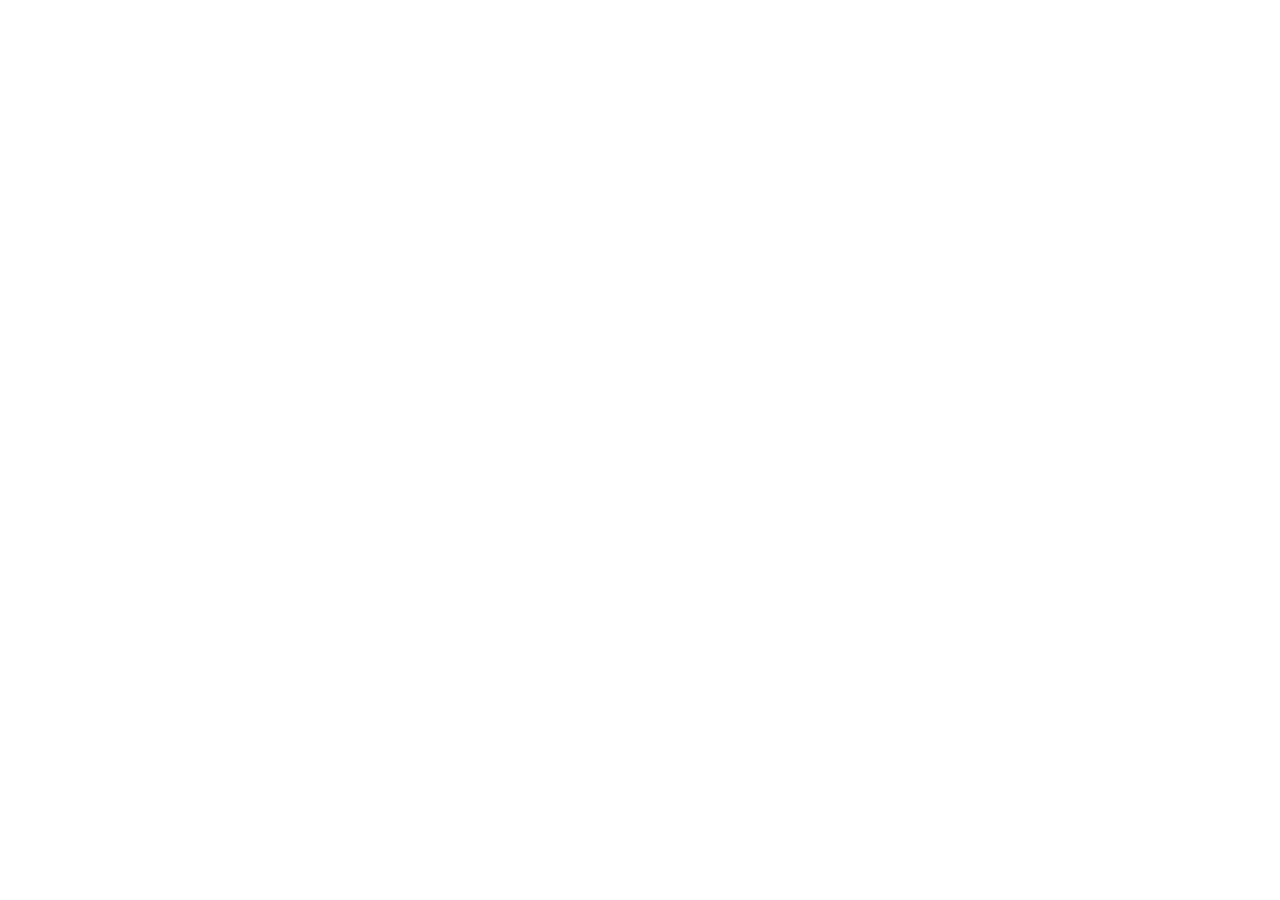
==== commit 61e0cbc8: "fixing mail" ====
--- a/static/index.html
+++ b/static/index.html
@@ -1,2650 +1,18 @@
-<!DOCTYPE html>
+<!doctype html>
 <html lang="en">
-<head>
-<meta charset="UTF-8" />
-<meta name="viewport" content="width=device-width, initial-scale=1.0" />
-<title>QwickCall AI — Tenant Client Workspace</title>
-<link rel="preconnect" href="https://fonts.googleapis.com" />
-<link rel="preconnect" href="https://fonts.gstatic.com" crossorigin />
-<link href="https://fonts.googleapis.com/css2?family=Plus+Jakarta+Sans:wght@400;500;600;700;800&family=Inter:wght@400;500;600;700&family=JetBrains+Mono:wght@400;500;600&display=swap" rel="stylesheet" />
-<link rel="stylesheet" href="/css/style.css?v=20261007_02" />
-<style>
-  /* Critical layout rules */
-  .panel { display: none !important; }
-  .panel.active { display: block !important; }
-</style>
-</head>
-<body>
-
-<!-- APP SHELL: SIDEBAR & MAIN WORKSPACE -->
-<div class="app-layout">
-  
-  <!-- LEFT SIDEBAR NAVIGATION -->
-  <aside class="app-sidebar">
-    <!-- BRAND / LOGO -->
-    <a href="/tenant" class="sidebar-brand" style="text-decoration: none; color: inherit;" onclick="event.preventDefault(); switchPanel('client')">
-      <div class="sidebar-brand-icon">⚡</div>
-      <div class="sidebar-brand-info">
-        <div class="sidebar-brand-title">QwickCall <span style="color: var(--brown);">AI</span></div>
-        <div class="sidebar-brand-tagline">Autonomous Voice Platform</div>
-      </div>
-    </a>
-
-    <!-- SIDEBAR NAVIGATIONAL OPTIONS -->
-    <nav class="sidebar-nav">
-      <div class="sidebar-nav-heading">WORKSPACE SECTIONS</div>
-      <a href="#overview" data-subtab="all" class="sidebar-nav-item active" onclick="event.preventDefault(); switchClientSubTab('all')">
-        <span class="nav-item-icon">📊</span>
-        <span class="nav-item-text">All-In-One Overview</span>
-        <span class="nav-item-badge">Active</span>
-      </a>
-      <a href="#agents" data-subtab="agents" class="sidebar-nav-item" onclick="event.preventDefault(); switchClientSubTab('agents')">
-        <span class="nav-item-icon">🤖</span>
-        <span class="nav-item-text">AI Agents & DIDs</span>
-      </a>
-      <a href="#telemetry" data-subtab="telemetry" class="sidebar-nav-item" onclick="event.preventDefault(); switchClientSubTab('telemetry')">
-        <span class="nav-item-icon">📈</span>
-        <span class="nav-item-text">Telemetry & KPIs</span>
-      </a>
-      <a href="#leads" data-subtab="leads" class="sidebar-nav-item" onclick="event.preventDefault(); switchClientSubTab('leads')">
-        <span class="nav-item-icon">🎯</span>
-        <span class="nav-item-text">Leads CRM Pipeline</span>
-      </a>
-      <a href="#calls" data-subtab="calls" class="sidebar-nav-item" onclick="event.preventDefault(); switchClientSubTab('calls')">
-        <span class="nav-item-icon">📞</span>
-        <span class="nav-item-text">Calls & Transcripts</span>
-      </a>
-      <a href="#lab" data-subtab="lab" class="sidebar-nav-item" onclick="event.preventDefault(); switchClientSubTab('lab')">
-        <span class="nav-item-icon">📞</span>
-        <span class="nav-item-text">Test Call & Lab</span>
-      </a>
-      <a href="#knowledge" data-subtab="knowledge" class="sidebar-nav-item" onclick="event.preventDefault(); switchClientSubTab('knowledge')">
-        <span class="nav-item-icon">📚</span>
-        <span class="nav-item-text">Knowledge Base & RAG</span>
-      </a>
-
-      <div class="sidebar-nav-heading">CHANNELS & TESTING</div>
-      <a href="/chats" class="sidebar-nav-item" target="_blank">
-        <span class="nav-item-icon">💬</span>
-        <span class="nav-item-text">WhatsApp AI Studio</span>
-      </a>
-      <a href="/simulator" id="tab-btn-showcase" class="sidebar-nav-item panel-tab-btn" onclick="event.preventDefault(); switchPanel('showcase')">
-        <span class="nav-item-icon">⚡</span>
-        <span class="nav-item-text">Voicebot Simulator</span>
-      </a>
-
-      <div class="sidebar-nav-heading">RESOURCES & GUIDES</div>
-      <a href="/docs-portal" id="tab-btn-docs" class="sidebar-nav-item panel-tab-btn" onclick="event.preventDefault(); switchPanel('docs')">
-        <span class="nav-item-icon">📖</span>
-        <span class="nav-item-text">Documentation</span>
-      </a>
-
-      <div class="sidebar-nav-heading">QUICK ACTIONS</div>
-      <button type="button" class="sidebar-action-item" onclick="openTestCallModal()" style="border-left: 3px solid var(--emerald); font-weight: 700;">
-        <span class="nav-item-icon">📞</span>
-        <span class="nav-item-text" style="color: var(--emerald);">Test Phone Call</span>
-      </button>
-      <button type="button" class="sidebar-action-item" onclick="openManageNumbersModal()">
-        <span class="nav-item-icon">⚙️</span>
-        <span class="nav-item-text">Telephony DIDs</span>
-      </button>
-      <button type="button" class="sidebar-action-item" onclick="openAddLeadModal()">
-        <span class="nav-item-icon">📝</span>
-        <span class="nav-item-text">New Sales Lead</span>
-      </button>
-    </nav>
-
-    <!-- SIDEBAR FOOTER TELEMETRY & CONTROLS -->
-    <div class="sidebar-footer">
-      <div class="sidebar-status-box">
-        <div class="sidebar-status-row">
-          <div style="display: flex; align-items: center; gap: 6px;">
-            <span class="live-pulse-dot"></span>
-            <span style="font-weight: 700; color: var(--text-primary); font-size: 0.74rem;">Asterisk SIP Engine</span>
-          </div>
-          <span class="badge badge-emerald" style="font-size: 0.65rem; padding: 2px 6px;">200 OK</span>
-        </div>
-        <div style="font-size: 0.72rem; color: var(--text-muted); margin-top: 5px; display: flex; justify-content: space-between;">
-          <span>Account: <code style="font-family: var(--font-mono); color: var(--text-primary);">08239</code></span>
-          <span style="color: var(--brown); font-weight: 600;">RAM RAG Active</span>
-        </div>
-      </div>
-
-      <div class="sidebar-tts-row">
-        <div>
-          <div style="font-size: 0.64rem; font-weight: 700; color: var(--text-muted); text-transform: uppercase;">Active TTS</div>
-          <div id="nav-tts-label" style="font-size: 0.78rem; font-weight: 700; color: var(--brown);">⚡ Deepgram Aura</div>
-        </div>
-        <button class="btn btn-outline btn-sm" onclick="toggleTtsEngine()" style="font-size: 0.72rem; padding: 3px 8px;">Switch</button>
-      </div>
-    </div>
-  </aside>
-
-  <!-- MAIN APP AREA -->
-  <div class="app-main">
-    <!-- SLIM EDITORIAL TOPBAR -->
-    <header class="app-topbar">
-      <div style="display: flex; align-items: center; gap: 12px;">
-        <div class="topbar-breadcrumb">
-          <span class="crumb-root">Platform</span>
-          <span class="crumb-sep">/</span>
-          <span id="topbar-section-title" class="crumb-active">Client Workspace</span>
-        </div>
-        <div class="topbar-badge-pill">
-          <span class="live-pulse-dot"></span>
-          <span id="topbar-tenant-display">Multi-Tenant Isolated</span>
-        </div>
-      </div>
-
-      <div style="display: flex; align-items: center; gap: 10px;">
-        <button class="btn btn-emerald btn-sm" onclick="openTestCallModal()" style="padding: 7px 16px; font-weight: 700; display: inline-flex; align-items: center; gap: 6px; box-shadow: 0 0 12px rgba(16,185,129,0.3);">
-          <span>📞</span> Test Call
-        </button>
-        <button class="btn btn-primary btn-sm" onclick="openAddLeadModal()" style="padding: 7px 16px; font-weight: 700;">
-          + New Sales Lead 📝
-        </button>
-      </div>
-    </header>
-
-    <!-- MAIN VIEWPORT CONTENT -->
-    <main class="app-viewport">
-
-  <!-- ========================================================================
-       PANEL 1: SUPERADMIN / PLATFORM OWNER (#panel-admin)
-       ======================================================================== -->
-  <div id="panel-admin" class="panel">
-    
-    <!-- SUPERADMIN HEADER ROW -->
-    <div style="display: flex; justify-content: space-between; align-items: center; margin-bottom: 20px; flex-wrap: wrap; gap: 12px;">
-      <div>
-        <h2 style="font-size: 1.35rem; font-weight: 800; margin: 0; color: var(--text-primary); display: flex; align-items: center; gap: 8px;">
-          <span>👑</span> Platform Infrastructure & Profit Oversight
-          <span class="badge badge-amber" style="font-size: 0.72rem;">SuperAdmin</span>
-        </h2>
-        <p style="margin: 4px 0 0 0; font-size: 0.84rem; color: var(--text-secondary);">
-          Global monitoring across registered reseller partner agencies and direct client tenants.
-        </p>
-      </div>
-      <div style="display: flex; gap: 8px;">
-        <button class="btn btn-primary btn-sm" onclick="openOnboardResellerModal()">+ Onboard Partner Agency 🚀</button>
-      </div>
-    </div>
-
-    <div class="stat-grid">
-      <div class="stat-card">
-        <div class="stat-label">Active Tenants</div>
-        <div class="stat-val" id="adm-total-tenants">Loading...</div>
-        <div class="stat-sub">Across direct & partner agencies</div>
-      </div>
-      <div class="stat-card">
-        <div class="stat-label">Platform Net Profit</div>
-        <div class="stat-val" style="color: var(--emerald);" id="adm-net-profit">Loading...</div>
-        <div class="stat-sub">After ₹2.00/min buffered cost</div>
-      </div>
-      <div class="stat-card">
-        <div class="stat-label">Operational Base Cost</div>
-        <div class="stat-val" style="color: #FBBF24;" id="adm-base-cost">₹2.00/min</div>
-        <div class="stat-sub" style="color: #9CA3AF;">Includes ₹0.20 safe buffer (real ₹1.80)</div>
-      </div>
-      <div class="stat-card">
-        <div class="stat-label">Total Billed Airtime</div>
-        <div class="stat-val" id="adm-airtime">Loading...</div>
-        <div class="stat-sub">Across Asterisk & Exotel lines</div>
-      </div>
-      <div class="stat-card">
-        <div class="stat-label">Master DID Inventory</div>
-        <div class="stat-val" style="color: var(--cyan); font-size: 1.3rem;" id="adm-pool-count">Loading...</div>
-        <div class="stat-sub">Virtual numbers inventory</div>
-      </div>
-    </div>
-
-    <!-- RESELLER PARTNERS TABLE -->
-    <div class="card">
-      <div class="card-header">
-        <div>
-          <h3>🤝 Registered Reseller Partners & Agencies</h3>
-          <p>Wholesale rate agreements, agency wallet balances, and client portfolios.</p>
-        </div>
-        <div style="display: flex; gap: 10px;">
-          <button class="btn btn-primary btn-sm" onclick="openOnboardResellerModal()">
-            + Onboard Partner Agency 🚀
-          </button>
-          <button class="btn btn-outline btn-sm" onclick="loadAdminResellers()">Refresh 🔄</button>
-        </div>
-      </div>
-
-      <div class="table-responsive">
-        <table class="data-table">
-          <thead>
-            <tr>
-              <th>Partner Agency</th>
-              <th>Reseller UID</th>
-              <th>Wholesale Rate</th>
-              <th>Prepaid Wallet</th>
-              <th>Sub-Clients</th>
-              <th>Status</th>
-              <th>Actions</th>
-            </tr>
-          </thead>
-          <tbody id="adm-resellers-tbody">
-            <tr><td colspan="7" style="text-align: center; color: var(--text-muted); padding: 24px;">Loading partner agencies...</td></tr>
-          </tbody>
-        </table>
-      </div>
-    </div>
-
-    <!-- ALL TENANTS OVERSIGHT & CONTROL TABLE -->
-    <div class="card">
-      <div class="card-header">
-        <div>
-          <h3>🏢 All Platform Tenants & Enterprise Workspaces</h3>
-          <p>Global monitoring, partner attribution, retail rates, and direct client administration.</p>
-        </div>
-        <div style="display: flex; gap: 10px;">
-          <button class="btn btn-primary btn-sm" onclick="openOnboardTenantModal()">
-            + Onboard New Tenant 🚀
-          </button>
-          <button class="btn btn-outline btn-sm" onclick="loadAdminTenants()">Refresh 🔄</button>
-        </div>
-      </div>
-
-      <div class="table-responsive">
-        <table class="data-table">
-          <thead>
-            <tr>
-              <th>Business / Client</th>
-              <th>Tenant UID</th>
-              <th>Attribution</th>
-              <th>Assigned DID</th>
-              <th>Retail Rate</th>
-              <th>Prepaid Wallet</th>
-              <th>Traffic</th>
-              <th>Status</th>
-              <th>Actions</th>
-            </tr>
-          </thead>
-          <tbody id="adm-tenants-tbody">
-            <tr><td colspan="9" style="text-align: center; color: var(--text-muted); padding: 24px;">Loading all tenants...</td></tr>
-          </tbody>
-        </table>
-      </div>
-    </div>
-
-    <!-- MASTER DID INVENTORY POOL -->
-    <div class="card">
-      <div class="card-header">
-        <div>
-          <h3>📞 Master Telephony DID Inventory Pool</h3>
-          <p>Allocate virtual phone numbers from master pool to newly onboarded tenants.</p>
-        </div>
-      </div>
-
-      <form onsubmit="submitAddNewNumberToPool(event)" style="display: flex; gap: 12px; margin-bottom: 20px; flex-wrap: wrap;">
-        <input type="text" id="adm-new-number" class="form-control" placeholder="+91XXXXXXXXXX or extension" style="max-width: 240px; font-family: var(--font-mono);" required />
-        <select id="adm-new-vendor" class="form-control" style="max-width: 180px;">
-          <option value="rpdigital">RP Digital Asterisk</option>
-          <option value="exotel">Exotel BYOC</option>
-        </select>
-        <button type="submit" class="btn btn-primary btn-sm">+ Add Number to Pool</button>
-      </form>
-
-      <div class="table-responsive">
-        <table class="data-table">
-          <thead>
-            <tr>
-              <th>Virtual Number</th>
-              <th>Carrier / Gateway</th>
-              <th>Pool Status</th>
-              <th>Assigned Tenant</th>
-              <th>Routing State</th>
-            </tr>
-          </thead>
-          <tbody id="adm-pool-tbody">
-            <tr><td colspan="5" style="text-align: center; color: var(--text-muted); padding: 20px;">Loading inventory pool...</td></tr>
-          </tbody>
-        </table>
-      </div>
-    </div>
-
-  </div>
-
-
-  <!-- ========================================================================
-       PANEL 2: RESELLER PARTNER (#panel-reseller)
-       ======================================================================== -->
-  <div id="panel-reseller" class="panel">
-    
-    <!-- RESELLER PROFIT ENGINE HERO BANNER -->
-    <div class="reseller-hero-banner">
-      <div class="reseller-hero-top">
-        <div>
-          <div style="display: flex; align-items: center; gap: 10px;">
-            <h2 id="reseller-name" style="font-size: 1.45rem; font-weight: 800; color: var(--text-primary);">Apex AI Voice Solutions</h2>
-            <span class="badge badge-indigo" id="reseller-id-sub">Partner UID: partner_apex</span>
-          </div>
-          <p style="font-size: 0.84rem; color: var(--text-secondary); margin-top: 4px;">
-            Wholesale B2B Voice AI Distribution Engine — You buy at fixed base price, set your retail margin, and keep 100% of the difference!
-          </p>
-        </div>
-        <button class="btn btn-primary" onclick="openSellAgentModal()" style="padding: 10px 20px; font-weight: 700; box-shadow: 0 0 20px var(--accent-glow);">
-          + Sell AI Agent to Tenant 🚀
-        </button>
-      </div>
-
-      <!-- VISUAL MARGIN CHAIN -->
-      <div class="reseller-profit-chain">
-        <div class="profit-step">
-          <span class="profit-step-title">Your Wholesale Base Cost</span>
-          <span class="profit-step-val" style="color: #A5B4FC;" id="reseller-wholesale-rate">₹3.00/min</span>
-        </div>
-        <span class="profit-step-arrow">➔</span>
-        <div class="profit-step">
-          <span class="profit-step-title">Avg Retail Selling Price</span>
-          <span class="profit-step-val" style="color: var(--cyan);" id="reseller-avg-retail">₹5.00/min</span>
-        </div>
-        <span class="profit-step-arrow">➔</span>
-        <div class="profit-step">
-          <span class="profit-step-title">Your Pure Net Margin</span>
-          <span class="profit-step-val" style="color: var(--emerald);" id="reseller-avg-margin">+₹2.00/min</span>
-        </div>
-      </div>
-    </div>
-
-    <!-- STAT GRID -->
-    <div class="stat-grid">
-      <div class="stat-card">
-        <div class="stat-label">Net Profit Earned</div>
-        <div class="stat-val" style="color: var(--emerald);" id="reseller-net-profit">₹0.00</div>
-        <div class="stat-sub">Cumulative margin across all calls</div>
-      </div>
-      <div class="stat-card">
-        <div class="stat-label">Prepaid Partner Balance</div>
-        <div class="stat-val" style="color: var(--cyan);" id="reseller-wallet">₹0.00</div>
-        <div class="stat-sub">Deducts at wholesale base cost only</div>
-      </div>
-      <div class="stat-card">
-        <div class="stat-label">Active Sub-Clients</div>
-        <div class="stat-val" id="reseller-client-count">0</div>
-        <div class="stat-sub" style="color: var(--accent);">Enterprise tenants onboarded</div>
-      </div>
-      <div class="stat-card">
-        <div class="stat-label">Total Client Airtime</div>
-        <div class="stat-val" id="reseller-total-airtime">0m</div>
-        <div class="stat-sub">Minutes processed by client agents</div>
-      </div>
-    </div>
-
-    <!-- SUB-CLIENTS PORTFOLIO -->
-    <div class="card">
-      <div class="card-header">
-        <div>
-          <h2>🏢 Onboarded Sub-Client Portfolio</h2>
-          <p>Manage enterprise clients buying your AI agents, custom retail rates, and live margin profits.</p>
-        </div>
-        <div style="display: flex; gap: 10px;">
-          <button class="btn btn-primary btn-sm" onclick="openSellAgentModal()">
-            + Sell AI Agent to Tenant 🚀
-          </button>
-          <button class="btn btn-outline btn-sm" onclick="loadResellerData()">Refresh 🔄</button>
-        </div>
-      </div>
-
-      <div class="table-responsive">
-        <table class="data-table">
-          <thead>
-            <tr>
-              <th>Business Name</th>
-              <th>Tenant UID</th>
-              <th>Assigned DID</th>
-              <th>Plan</th>
-              <th>Retail Price</th>
-              <th>Your Margin</th>
-              <th>Airtime</th>
-              <th>Your Profit</th>
-              <th>Actions</th>
-            </tr>
-          </thead>
-          <tbody id="reseller-clients-tbody">
-            <tr>
-              <td colspan="9" style="text-align: center; color: var(--text-muted); padding: 24px;">Loading sub-clients...</td>
-            </tr>
-          </tbody>
-        </table>
-      </div>
-    </div>
-
-  </div>
-
-
-  <!-- ========================================================================
-       PANEL 3: TENANT DASHBOARD (#panel-client)
-       ======================================================================== -->
-  <div id="panel-client" class="panel active">
-    
-    <!-- TENANT SWITCHER & PROFILE STRIP -->
-    <div class="card tenant-header-bar">
-      <div style="display: flex; align-items: center; gap: 16px;">
-        <div style="width: 48px; height: 48px; border-radius: 12px; background: var(--brown-subtle); border: 1px solid var(--brown); display: flex; align-items: center; justify-content: center; font-weight: 800; font-size: 1.25rem; color: var(--brown); box-shadow: 0 2px 8px rgba(140,94,60,0.15);" id="client-avatar">
-          —
-        </div>
-        <div>
-          <div style="display: flex; align-items: center; gap: 10px;">
-            <h2 id="client-biz-name" style="font-size: 1.35rem; font-weight: 800; letter-spacing: -0.01em;">No Client Selected</h2>
-            <span class="badge badge-emerald" id="client-status-pill">Active</span>
-            <span class="badge badge-indigo">Multi-Tenant Isolated</span>
-          </div>
-          <div style="font-size: 0.8rem; color: var(--text-muted); margin-top: 4px; display: flex; flex-wrap: wrap; gap: 12px;">
-            <span>Tenant ID: <code id="client-tid" style="color: var(--brown); font-family: var(--font-mono);">None</code></span>
-            <span>Active Agent: <strong id="client-advisor" style="color: var(--brown);">Aanya (Admissions)</strong></span>
-            <span>Supervisor Escalation: <strong id="client-esc" style="color:var(--emerald); font-family:var(--font-mono);">+917022721098</strong></span>
-            <span>Virtual DID: <strong id="client-did" style="color:var(--text-secondary); font-family:var(--font-mono);">None Assigned</strong></span>
-          </div>
-          <!-- TALKTIME RECHARGE STRIP -->
-          <div style="margin-top: 8px; display: flex; align-items: center; gap: 10px; flex-wrap: wrap;">
-            <div id="client-recharge-badge" style="background: rgba(16, 185, 129, 0.12); border: 1px solid rgba(16, 185, 129, 0.35); color: #065f46; font-size: 0.82rem; padding: 4px 10px; border-radius: 8px; font-weight: 700; display: inline-flex; align-items: center; gap: 6px;">
-              <span>🔋 Talktime Balance:</span>
-              <strong id="client-wallet-val" style="font-size: 0.92rem; font-family: var(--font-mono);">₹0.00</strong>
-              <span id="client-talktime-est" style="opacity: 0.85; font-weight: 500; font-size: 0.76rem;">(~0 mins @ ₹5.00/min)</span>
-            </div>
-            <div id="client-wallet-status"></div>
-          </div>
-        </div>
-      </div>
-
-      <!-- SWITCH TENANT DROPDOWN & DID CONTROLS -->
-      <div style="display: flex; align-items: center; gap: 12px; flex-wrap: wrap;">
-        <div style="display: flex; align-items: center; gap: 8px;">
-          <label style="font-size: 0.78rem; font-weight: 700; color: var(--text-muted); text-transform: uppercase; letter-spacing: 0.04em;">Client:</label>
-          <select id="client-switcher" class="form-control" style="min-width: 240px; font-weight: 600;" onchange="changeActiveTenant(this.value)">
-            <option value="">-- No Clients Onboarded --</option>
-          </select>
-        </div>
-        <button class="btn btn-outline btn-sm" onclick="switchClientSubTab('agents')" style="font-size: 0.8rem; padding: 8px 14px; border-color: rgba(99,102,241,0.4); color: var(--indigo);">
-          🤖 Agents
-        </button>
-        <button class="btn btn-outline btn-sm" onclick="openManageNumbersModal()" style="font-size: 0.8rem; padding: 8px 14px;">
-          ⚙️ Manage DIDs
-        </button>
-      </div>
-    </div>
-
-    <!-- ONE-CLICK DID AGENT HOT-SWITCH BAR -->
-    <div id="quick-did-switcher-bar" style="margin-bottom: 16px; background: #FFFFFF; border: 1.5px solid rgba(99, 102, 241, 0.35); border-radius: 14px; padding: 14px 20px; box-shadow: 0 4px 20px rgba(99, 102, 241, 0.08); display: flex; align-items: center; justify-content: space-between; flex-wrap: wrap; gap: 14px;">
-      <div style="display: flex; align-items: center; gap: 12px; flex-wrap: wrap;">
-        <div style="display: flex; align-items: center; gap: 8px;">
-          <span style="font-size: 1.3rem;">📞</span>
-          <div>
-            <div style="font-size: 0.72rem; font-weight: 800; color: var(--indigo); text-transform: uppercase; letter-spacing: 0.05em;">
-              Inbound DID Phone Line
-            </div>
-            <select id="quick-switch-did-select" class="form-control" style="font-family: var(--font-mono); font-size: 0.95rem; font-weight: 700; padding: 6px 12px; min-width: 190px; color: var(--text-primary); border-color: rgba(99, 102, 241, 0.4);" onchange="onQuickSwitchDIDChange(this.value)">
-              <option value="">Loading DIDs...</option>
-            </select>
-          </div>
-        </div>
-
-        <div style="display: flex; align-items: center; gap: 8px;">
-          <div style="font-size: 1.2rem; color: var(--text-muted);">➔</div>
-          <div>
-            <div style="font-size: 0.72rem; font-weight: 800; color: var(--text-muted); text-transform: uppercase; letter-spacing: 0.05em;">
-              Currently Answering Incoming Calls
-            </div>
-            <div id="quick-switch-current-badge" style="display: inline-flex; align-items: center; gap: 6px; padding: 6px 12px; border-radius: 8px; background: rgba(16, 185, 129, 0.1); border: 1px solid rgba(16, 185, 129, 0.3); color: #047857; font-weight: 700; font-size: 0.9rem;">
-              <span>🎓</span> <strong id="quick-current-name">Aanya</strong> <span style="font-size: 0.78rem; opacity: 0.85;" id="quick-current-role">(Admissions Agent)</span>
-            </div>
-          </div>
-        </div>
-      </div>
-
-      <div style="display: flex; align-items: center; gap: 10px; flex-wrap: wrap;">
-        <div>
-          <div style="font-size: 0.72rem; font-weight: 800; color: var(--text-muted); text-transform: uppercase; letter-spacing: 0.05em;">
-            Switch This DID To Another Agent
-          </div>
-          <select id="quick-switch-counselor-select" class="form-control" style="min-width: 260px; font-size: 0.88rem; font-weight: 600; padding: 7px 12px; border-color: rgba(99, 102, 241, 0.4);">
-            <option value="">Loading Agents...</option>
-          </select>
-        </div>
-
-        <div style="display: flex; gap: 8px; margin-top: 16px;">
-          <button class="btn btn-primary" id="btn-quick-switch" onclick="executeQuickDIDSwitch()" style="padding: 8px 18px; font-weight: 700; font-size: 0.88rem; box-shadow: 0 2px 10px rgba(99, 102, 241, 0.3);">
-            ⚡ Switch Agent Now
-          </button>
-          <button class="btn btn-outline" onclick="openCreateAgentModal()" style="padding: 8px 14px; font-size: 0.85rem; font-weight: 600; border-color: rgba(99, 102, 241, 0.4); color: var(--indigo);" title="Create a new custom agent">
-            + New Agent 🤖
-          </button>
-        </div>
-      </div>
-    </div>
-
-    <!-- SECTION 0: AI AGENTS & MULTI-AGENT DID ROUTING -->
-    <div id="client-section-agents" class="client-section">
-      <div style="display: flex; justify-content: space-between; align-items: center; margin-bottom: 16px; flex-wrap: wrap; gap: 12px;">
-        <div>
-          <h3 style="margin: 0; font-size: 1.2rem; font-weight: 800; color: var(--text-primary); display: flex; align-items: center; gap: 8px;">
-            <span>🤖</span> AI Agents & Inbound Phone Routing
-            <span class="badge badge-indigo" style="font-size: 0.72rem;">Shared Knowledge Base</span>
-          </h3>
-          <p style="margin: 4px 0 0 0; font-size: 0.82rem; color: var(--text-secondary);">
-            Assign and hot-switch specialized department agents across your phone lines.
-            <a href="javascript:void(0)" onclick="switchPanel('docs'); switchDocsTab('agents');" style="color: var(--indigo); font-weight: 600; text-decoration: none; margin-left: 6px;">
-              📖 Read Single DID Routing Guide ↗
-            </a>
-          </p>
-        </div>
-        <div style="display: flex; gap: 8px; align-items: center;">
-          <span class="badge badge-emerald" id="agents-count-badge">2 Active Agents</span>
-          <button class="btn btn-primary btn-sm" onclick="openCreateAgentModal()" style="font-weight: 700;">
-            + Create New Agent 🤖
-          </button>
-        </div>
-      </div>
-
-      <!-- CARD 1: INBOUND DID ROUTING & HOT-SWITCH CONTROL -->
-      <div class="card" style="margin-bottom: 24px; border-color: rgba(99, 102, 241, 0.35);">
-        <div class="card-header" style="display: flex; justify-content: space-between; align-items: center; flex-wrap: wrap; gap: 12px;">
-          <div>
-            <h3>📞 Inbound Phone Lines & Active Agent Routing</h3>
-            <p>Select which agent answers each inbound phone line. Switching takes effect immediately on the very next incoming call.</p>
-          </div>
-          <button class="btn btn-outline btn-sm" onclick="openManageNumbersModal()">⚙️ Add / Manage DIDs</button>
-        </div>
-        <div class="card-body">
-          <div id="agents-did-routing-container">
-            <div style="text-align: center; color: var(--text-muted); padding: 20px;">Loading DID routing rules...</div>
-          </div>
-        </div>
-      </div>
-
-      <!-- CARD 2: REGISTERED AGENTS DIRECTORY -->
-      <div class="card">
-        <div class="card-header" style="display: flex; justify-content: space-between; align-items: center; flex-wrap: wrap; gap: 12px;">
-          <div>
-            <h3>🎓 Registered AI Agents & Department Personas</h3>
-            <p>Specialized roles configured for this business. All agents share the same verified knowledge base.</p>
-          </div>
-          <button class="btn btn-primary btn-sm" onclick="openCreateAgentModal()">+ New Agent</button>
-        </div>
-        <div class="card-body">
-          <div id="agents-cards-grid" style="display: grid; grid-template-columns: repeat(auto-fill, minmax(320px, 1fr)); gap: 16px;">
-            <div style="text-align: center; color: var(--text-muted); padding: 20px;">Loading registered agents...</div>
-          </div>
-        </div>
-      </div>
-    </div>
-
-    <!-- SECTION 1: TELEMETRY & BUSINESS KPIS -->
-    <div id="client-section-telemetry" class="client-section">
-
-      <!-- TENANT BUSINESS TELEMETRY KPI GRID -->
-      <div class="stat-grid">
-        <div class="stat-card card-interactive">
-          <div class="stat-label">Inbound Customer Calls</div>
-          <div class="stat-val" id="client-kpi-calls">0</div>
-          <div class="stat-sub">Processed by AI agent</div>
-        </div>
-        <div class="stat-card card-interactive">
-          <div class="stat-label">Billed Talktime Airtime</div>
-          <div class="stat-val" id="client-kpi-airtime">0m 0s</div>
-          <div class="stat-sub">High-definition audio duration</div>
-        </div>
-        <div class="stat-card card-interactive">
-          <div class="stat-label">AI Containment Rate</div>
-          <div class="stat-val" style="color: var(--emerald);" id="client-kpi-containment">100%</div>
-          <div class="stat-sub">Resolved without human escalation</div>
-        </div>
-        <div class="stat-card card-interactive">
-          <div class="stat-label">Total Leads Captured</div>
-          <div class="stat-val" style="color: var(--cyan);" id="client-kpi-leads">0</div>
-          <div class="stat-sub">High-intent inquiries</div>
-        </div>
-        <div class="stat-card card-interactive">
-          <div class="stat-label">Lead Conversion Rate</div>
-          <div class="stat-val" style="color: var(--accent);" id="client-kpi-conversion">0%</div>
-          <div class="stat-sub">Call-to-lead capture efficiency</div>
-        </div>
-      </div>
-    </div>
-
-    <!-- SECTION 2: DEDICATED LEADS CRM & CUSTOMER STATUS BOARD -->
-    <div id="client-section-leads" class="client-section">
-
-      <div class="card">
-        <div class="card-header">
-          <div>
-            <h3>🎯 Sales Pipeline Leads Table</h3>
-            <p>Real-time caller inquiries, qualification stages, and automated AI notes.</p>
-          </div>
-          <div style="display: flex; gap: 10px;">
-            <button class="btn btn-outline btn-sm" onclick="loadClientLeads()">Refresh 🔄</button>
-          </div>
-        </div>
-
-        <!-- STATUS FILTER TABS STRIP -->
-        <div class="lead-filter-tabs">
-          <button class="lead-filter-btn active" data-status="all" onclick="filterLeadsByStatus('all')">
-            All Leads <span class="lead-filter-count" id="lead-cnt-all">0</span>
-          </button>
-          <button class="lead-filter-btn" data-status="hot" onclick="filterLeadsByStatus('hot')">
-            🔥 Hot Leads <span class="lead-filter-count" id="lead-cnt-hot">0</span>
-          </button>
-          <button class="lead-filter-btn" data-status="warm" onclick="filterLeadsByStatus('warm')">
-            ⚡ Warm / Follow-up <span class="lead-filter-count" id="lead-cnt-warm">0</span>
-          </button>
-          <button class="lead-filter-btn" data-status="cold" onclick="filterLeadsByStatus('cold')">
-            ❄️ Cold <span class="lead-filter-count" id="lead-cnt-cold">0</span>
-          </button>
-          <button class="lead-filter-btn" data-status="callback" onclick="filterLeadsByStatus('callback')">
-            📞 Callback Requested <span class="lead-filter-count" id="lead-cnt-callback">0</span>
-          </button>
-          <button class="lead-filter-btn" data-status="converted" onclick="filterLeadsByStatus('converted')">
-            ✅ Converted / Won <span class="lead-filter-count" id="lead-cnt-converted">0</span>
-          </button>
-        </div>
-
-        <!-- LEADS TABLE -->
-        <div class="table-responsive leads-table-scroll-container" id="leads-table-scroll-wrapper">
-          <table class="data-table">
-            <thead>
-              <tr>
-                <th>Customer Name / Date</th>
-                <th>Phone Number</th>
-                <th>Inquiry Concern & Summary</th>
-                <th>Call SID</th>
-                <th>Lead Status</th>
-                <th>Actions</th>
-              </tr>
-            </thead>
-            <tbody id="client-leads-tbody">
-              <tr><td colspan="6" style="text-align: center; color: var(--text-muted); padding: 24px;">Loading sales leads pipeline...</td></tr>
-            </tbody>
-          </table>
-        </div>
-
-        <!-- LEADS TABLE PAGINATION BAR -->
-        <div class="table-pagination-bar" id="leads-pagination-bar">
-          <div class="pagination-left">
-            <span class="pagination-info" id="leads-pagination-info">Showing 0 of 0 leads</span>
-            <div class="pagination-per-page">
-              <label for="leads-per-page-select">Per page:</label>
-              <select id="leads-per-page-select" class="pagination-select" onchange="changeLeadsPerPage(this.value)">
-                <option value="10" selected>10</option>
-                <option value="25">25</option>
-                <option value="50">50</option>
-                <option value="100">100</option>
-              </select>
-            </div>
-          </div>
-          <div class="pagination-nav" id="leads-pagination-nav">
-            <!-- Dynamically populated page buttons -->
-          </div>
-        </div>
-      </div>
-    </div>
-
-    <!-- SECTION 3: RECENT LIVE CALLS & AI EXECUTIVE SUMMARIES -->
-    <div id="client-section-calls" class="client-section">
-
-      <!-- CANVAS 60FPS WAVEFORM VISUALIZER -->
-      <div class="waveform-container" style="margin-bottom: 20px;">
-        <canvas id="client-waveform-canvas" class="waveform-canvas"></canvas>
-        <div class="waveform-status-pill">
-          <span class="badge badge-emerald">60fps Realtime Audio Oscilloscope</span>
-        </div>
-      </div>
-
-      <div class="card">
-        <div class="card-header">
-          <div>
-            <h3>📊 Recent Live Calls & Executive Summaries</h3>
-            <p>Turn-by-turn dialogue logs, caller sentiment, AI executive summaries, and escalation outcomes.</p>
-          </div>
-          <button class="btn btn-outline btn-sm" onclick="loadClientRecentCalls()">Refresh 🔄</button>
-        </div>
-
-        <!-- RECENT CALLS TABLE -->
-        <div class="table-responsive calls-table-scroll-container" id="calls-table-scroll-wrapper">
-          <table class="data-table">
-            <thead>
-              <tr>
-                <th>Call SID / Time</th>
-                <th>Caller Phone</th>
-                <th>Duration</th>
-                <th>Outcome</th>
-                <th>Sentiment</th>
-                <th>AI Conversation Summary & Concern</th>
-                <th>Recorded Conversation</th>
-              </tr>
-            </thead>
-            <tbody id="client-calls-tbody">
-              <tr><td colspan="7" style="text-align: center; color: var(--text-muted); padding: 24px;">Loading calls...</td></tr>
-            </tbody>
-          </table>
-        </div>
-
-        <!-- RECENT CALLS TABLE PAGINATION BAR -->
-        <div class="table-pagination-bar" id="calls-pagination-bar">
-          <div class="pagination-left">
-            <span class="pagination-info" id="calls-pagination-info">Showing 0 of 0 calls</span>
-            <div class="pagination-per-page">
-              <label for="calls-per-page-select">Per page:</label>
-              <select id="calls-per-page-select" class="pagination-select" onchange="changeCallsPerPage(this.value)">
-                <option value="10" selected>10</option>
-                <option value="25">25</option>
-                <option value="50">50</option>
-                <option value="100">100</option>
-              </select>
-            </div>
-          </div>
-          <div class="pagination-nav" id="calls-pagination-nav">
-            <!-- Dynamically populated page buttons -->
-          </div>
-        </div>
-      </div>
-    </div>
-
-    <!-- SECTION 4: TESTING LAB: REAL CALL + FAST TEXT -->
-    <div id="client-section-lab" class="client-section">
-
-      <div style="display: grid; grid-template-columns: repeat(auto-fit, minmax(360px, 1fr)); gap: 20px; margin-bottom: 20px;">
-        
-        <!-- TEST PHONE CALL -->
-        <div class="card card-interactive" style="display: flex; flex-direction: column;">
-          <div class="card-header">
-            <div>
-              <h3>📱 Test Real Phone Call</h3>
-              <p>Triggers a real phone call to your phone via telecom gateway.</p>
-            </div>
-            <span class="badge badge-emerald">Hybrid Telephony</span>
-          </div>
-
-          <p style="font-size: 0.84rem; color: var(--text-secondary); margin-bottom: 14px; line-height: 1.45;">
-            Test voice clarity, sub-800ms latency, and natural barge-in interruption on the active client's AI persona directly on your phone.
-          </p>
-
-          <div class="form-group">
-            <label>Your Mobile Phone Number:</label>
-            <input type="text" id="client-phone-input" class="form-control" placeholder="+91XXXXXXXXXX" value="+919630729848" style="font-family: var(--font-mono);" />
-          </div>
-
-          <button class="btn btn-primary" onclick="triggerClientPhoneCall()" style="padding: 12px; font-weight: 700;">
-            📞 Call My Mobile Phone Now
-          </button>
-
-          <div id="client-call-status" style="margin-top: 14px; padding: 12px; border-radius: 8px; font-size: 0.82rem; display: none;"></div>
-        </div>
-
-        <!-- FAST TEXT CONVERSATION TESTER -->
-        <div class="card card-interactive" style="display: flex; flex-direction: column;">
-          <div class="card-header">
-            <div>
-              <h3>💬 Conversational Reasoning Tester</h3>
-              <p>Test prompt reasoning, RAG answers, and human escalation instantly.</p>
-            </div>
-            <button class="btn btn-outline btn-sm" onclick="clearClientChat()" style="font-size: 0.72rem;">Clear</button>
-          </div>
-
-          <div id="client-chat-box" style="background: var(--bg-card); border: 1px solid var(--border); border-radius: 10px; padding: 12px; flex-grow: 1; min-height: 140px; max-height: 200px; overflow-y: auto; display: flex; flex-direction: column; gap: 8px; margin-bottom: 10px;">
-            <div style="align-self: flex-start; background: rgba(99, 102, 241, 0.15); border: 1px solid rgba(99, 102, 241, 0.3); padding: 8px 12px; border-radius: 10px 10px 10px 2px; max-width: 90%; font-size: 0.82rem;">
-              <strong>AI Agent:</strong> Ready. Ask any question to test conversational accuracy.
-            </div>
-          </div>
-
-          <div style="display: flex; gap: 8px;">
-            <input type="text" id="client-chat-input" class="form-control" placeholder="Ask question (e.g. fees, services, or human transfer)..." onkeydown="if(event.key==='Enter') sendClientChat();" />
-            <button class="btn btn-primary" onclick="sendClientChat()">Send 💬</button>
-          </div>
-          <div style="font-size: 0.72rem; color: var(--text-muted); margin-top: 6px; display: flex; justify-content: space-between;">
-            <span>Turnaround: <strong id="chat-latency" style="color: var(--emerald);">-</strong></span>
-            <span>State: <strong id="chat-state" style="color: var(--accent);">IDLE</strong></span>
-          </div>
-        </div>
-
-      </div>
-    </div>
-
-    <!-- SECTION 5: DUAL-PDF & WEBSITE INGESTION STUDIO -->
-    <!-- SECTION 5: DUAL-PDF & WEBSITE INGESTION STUDIO -->
-    <div id="client-section-knowledge" class="client-section">
-      <div class="card" style="border-color: rgba(6, 182, 212, 0.35);">
-        <div class="card-header" style="display: flex; justify-content: space-between; align-items: center; flex-wrap: wrap; gap: 12px;">
-          <div>
-            <h3>📚 Knowledge Base & Document Vectorizer</h3>
-            <p>Isolated semantic vector search with in-memory caching for sub-800ms conversational answers.</p>
-          </div>
-          <div style="display: flex; gap: 8px; align-items: center;">
-            <span class="badge badge-cyan" id="rag-chunk-badge">0 Chunks Indexed</span>
-            <button class="btn btn-outline btn-sm" onclick="loadClientKnowledgeChunks()">Refresh Chunks 🔄</button>
-          </div>
-        </div>
-
-        <div style="display: grid; grid-template-columns: repeat(auto-fit, minmax(280px, 1fr)); gap: 16px;">
-          
-          <!-- Slot 1: Company Overview PDF -->
-          <div class="ingest-dropzone">
-            <div style="font-weight: 700; font-size: 0.88rem; margin-bottom: 6px; color: var(--cyan); display: flex; align-items: center; gap: 6px;">
-              <span>📄</span> Slot 1: Company Overview (PDF)
-            </div>
-            <p style="font-size: 0.76rem; color: var(--text-muted); margin-bottom: 10px; line-height: 1.35;">
-              Mission, policies, FAQs, terms, and hours of operation.
-            </p>
-            <input type="file" id="upload-slot1-input" accept=".pdf" class="form-control" style="font-size: 0.76rem; padding: 6px 10px; margin-bottom: 8px;" />
-            <button class="btn btn-primary btn-sm" id="btn-upload-slot1" onclick="uploadSlotPdf('slot1')" style="width: 100%;">Upload & Vectorize</button>
-            <div id="status-slot1" style="font-size: 0.75rem; margin-top: 6px; display: none;"></div>
-          </div>
-
-          <!-- Slot 2: Product & Catalog PDF -->
-          <div class="ingest-dropzone">
-            <div style="font-weight: 700; font-size: 0.88rem; margin-bottom: 6px; color: #A5B4FC; display: flex; align-items: center; gap: 6px;">
-              <span>📦</span> Slot 2: Product & Service Catalog
-            </div>
-            <p style="font-size: 0.76rem; color: var(--text-muted); margin-bottom: 10px; line-height: 1.35;">
-              Pricing tiers, SKU rates, and service packages.
-            </p>
-            <input type="file" id="upload-slot2-input" accept=".pdf" class="form-control" style="font-size: 0.76rem; padding: 6px 10px; margin-bottom: 8px;" />
-            <button class="btn btn-primary btn-sm" id="btn-upload-slot2" onclick="uploadSlotPdf('slot2')" style="width: 100%;">Upload & Vectorize</button>
-            <div id="status-slot2" style="font-size: 0.75rem; margin-top: 6px; display: none;"></div>
-          </div>
-
-          <!-- Website Scraper -->
-          <div class="ingest-dropzone">
-            <div style="font-weight: 700; font-size: 0.88rem; margin-bottom: 6px; color: var(--emerald); display: flex; align-items: center; gap: 6px;">
-              <span>🌐</span> Website & Sitemap Ingestion
-            </div>
-            <p style="font-size: 0.76rem; color: var(--text-muted); margin-bottom: 10px; line-height: 1.35;">
-              One-click text crawler to sync knowledge directly from URL.
-            </p>
-            <input type="text" id="client-scrape-url" class="form-control" placeholder="https://example.com" style="font-size: 0.8rem; padding: 7px 10px; margin-bottom: 8px;" />
-            <button class="btn btn-outline btn-sm" id="btn-scrape-url" onclick="submitWebsiteScrape()" style="width: 100%; border-color: rgba(16,185,129,0.4); color: var(--emerald);">Crawl & Index Website</button>
-            <div id="client-scrape-status" style="font-size: 0.75rem; margin-top: 6px; display: none;"></div>
-          </div>
-
-        </div>
-
-        <!-- Indexed Chunks Viewer -->
-        <div style="margin-top: 18px; background: var(--bg-card); border: 1px solid var(--border); border-radius: 10px; padding: 16px;">
-          <div style="font-weight: 700; font-size: 0.88rem; margin-bottom: 8px; color: var(--brown); display: flex; justify-content: space-between;">
-            <span>Active Ingested Knowledge Chunks</span>
-            <span style="font-size: 0.75rem; color: var(--text-muted);">In-Memory Vector Search</span>
-          </div>
-          <div id="client-chunks-container" style="max-height: 160px; overflow-y: auto; display: flex; flex-direction: column; gap: 8px; font-size: 0.8rem; color: var(--text-primary); line-height: 1.45;">
-            <div style="color: var(--text-muted); text-align: center; padding: 16px;">Loading chunks...</div>
-          </div>
-        </div>
-
-      </div>
-
-    </div>
-
-
-  </div> <!-- end panel-client -->
-
-
-  <!-- ========================================================================
-       PANEL: WHATSAPP CONVERSATIONAL AI STUDIO & BUSINESS HUB (#panel-whatsapp)
-       ======================================================================== -->
-  <div id="panel-whatsapp" class="panel">
-
-    <!-- WHATSAPP AI STUDIO HEADER ROW -->
-    <div style="display: flex; justify-content: space-between; align-items: center; margin-bottom: 20px; flex-wrap: wrap; gap: 14px;">
-      <div>
-        <h2 style="font-size: 1.35rem; font-weight: 800; margin: 0; color: var(--text-primary); display: flex; align-items: center; gap: 10px;">
-          <span>💬</span> WhatsApp AI Conversational Studio
-          <span class="badge badge-emerald" style="background: rgba(37, 211, 102, 0.15); color: #047857; border: 1px solid rgba(37, 211, 102, 0.3); font-size: 0.72rem;">Meta Cloud API Native</span>
-        </h2>
-        <p style="margin: 4px 0 0 0; font-size: 0.84rem; color: var(--text-secondary);">
-          Real-time interactive mobile simulator, automated brochure delivery, and qualification telemetry.
-          <a href="javascript:void(0)" onclick="switchPanel('docs'); switchDocsTab('whatsapp');" style="color: #047857; font-weight: 600; text-decoration: none; margin-left: 6px;">
-            📖 Architecture & Rules in Documentation ↗
-          </a>
-        </p>
-      </div>
-      <div style="display: flex; gap: 8px; flex-wrap: wrap; align-items: center;">
-        <a href="/chats" target="_blank" class="btn btn-outline btn-sm" style="font-weight: 600; text-decoration: none;">
-          🔗 Open /chats Route ↗
-        </a>
-        <button class="btn btn-primary btn-sm" onclick="startNewWhatsAppSession()" style="font-weight: 700;">
-          🔄 Reset Session
-        </button>
-      </div>
-    </div>
-
-    <!-- SECTION 3: TWO COLUMN LIVE TESTING STUDIO -->
-    <div class="wa-studio-grid" style="margin-top: 10px;">
-      
-      <!-- LEFT: AUTHENTIC WHATSAPP PHONE SIMULATOR -->
-      <div class="wa-phone-column">
-        <div class="wa-phone-mockup">
-        
-        <!-- Top Bar -->
-        <div class="wa-phone-topbar">
-          <div class="wa-header-contact">
-            <div class="wa-avatar" id="wa-header-avatar">IDS</div>
-            <div class="wa-contact-info">
-              <div class="wa-contact-name">
-                <span id="wa-header-title">iDigitalStudies AI</span>
-                <span class="wa-verified-badge" title="Official WhatsApp Business Verified">✔</span>
-              </div>
-              <div class="wa-contact-status" id="wa-header-sub">Aanya • Online</div>
-            </div>
-          </div>
-
-          <div class="wa-header-actions">
-            <button class="wa-action-icon-btn" onclick="runWhatsAppScenario('escalate')" title="Simulate Call Escalation">📞</button>
-            <button class="wa-action-icon-btn" onclick="startNewWhatsAppSession()" title="Reset Session">🔄</button>
-            <button class="wa-action-icon-btn" onclick="toggleWhatsAppJsonInspector()" title="Inspect Telemetry">⋮</button>
-          </div>
-        </div>
-
-        <!-- Messages Container -->
-        <div class="wa-chat-canvas" id="wa-messages-container">
-          <div class="wa-date-divider"><span>TODAY</span></div>
-          <div class="wa-encryption-pill">
-            🔒 Messages and calls are end-to-end encrypted with QwickCall AI multi-tenant isolation. No one outside of this chat can read them.
-          </div>
-        </div>
-
-        <!-- Quick Suggestion Chips Carousel -->
-        <div class="wa-chips-bar">
-          <button class="wa-chip-btn" onclick="sendWhatsAppQuickPrompt('What courses and certifications do you offer?')">
-            🎓 Courses & Syllabus
-          </button>
-          <button class="wa-chip-btn" onclick="sendWhatsAppQuickPrompt('Can you tell me the fee structure and EMI options?')">
-            💰 Fees & EMI
-          </button>
-          <button class="wa-chip-btn" onclick="runWhatsAppScenario('brochure')">
-            📄 Send Brochure to WhatsApp
-          </button>
-          <button class="wa-chip-btn" onclick="runWhatsAppScenario('escalate')">
-            👨‍💼 Talk to Senior Counselor
-          </button>
-          <button class="wa-chip-btn" onclick="sendWhatsAppQuickPrompt('What are the batch timings and course duration?')">
-            ⏰ Batch Timings
-          </button>
-          <button class="wa-chip-btn" onclick="sendWhatsAppQuickPrompt('Where is your training campus located?')">
-            📍 Campus Location
-          </button>
-        </div>
-
-        <!-- Input Bar -->
-        <div class="wa-input-footer">
-          <button class="wa-icon-tool" onclick="sendWhatsAppQuickPrompt('Namaste! Mujhe admissions ke baare mein jankari chahiye.')" title="Quick Hindi Greeting">
-            😊
-          </button>
-          <button class="wa-icon-tool" onclick="runWhatsAppScenario('brochure')" title="Request Brochure Attachment">
-            📎
-          </button>
-          <input 
-            type="text" 
-            id="wa-chat-input" 
-            class="wa-input-box" 
-            placeholder="Type a message (Hindi, Hinglish, English)..." 
-            autocomplete="off"
-          />
-          <button id="wa-send-btn" class="wa-send-btn" title="Send WhatsApp Message">
-            <span id="wa-send-btn-icon">🎤</span>
-          </button>
-        </div>
-
-      </div> <!-- end wa-phone-mockup -->
-    </div> <!-- end wa-phone-column -->
-
-    <!-- RIGHT: CONTROL DECK & LIVE TELEMETRY HUD -->
-      <div style="display: flex; flex-direction: column; gap: 16px;">
-        
-        <!-- CONFIG & PARAMETERS CARD -->
-        <div class="wa-deck-card">
-          <div style="display: flex; align-items: center; justify-content: space-between; border-bottom: 1px solid var(--border-subtle); padding-bottom: 12px;">
-            <div style="font-weight: 800; font-size: 0.95rem; color: var(--text-primary); display: flex; align-items: center; gap: 8px;">
-              <span>⚙️</span> Simulator Testing Parameters
-            </div>
-            <span class="badge badge-emerald">Channel: WhatsApp</span>
-          </div>
-
-          <div style="display: grid; grid-template-columns: 1fr 1fr; gap: 14px;">
-            <div>
-              <label style="font-size: 0.75rem; font-weight: 700; color: var(--text-muted); text-transform: uppercase;">Active Tenant / Client:</label>
-              <select id="wa-tenant-select" class="form-control" style="margin-top: 4px; font-weight: 600;" onchange="onWhatsAppTenantChange(this.value)">
-                <option value="cl_idigitalstudie_82d5">iDigitalStudies (cl_idigitalstudie_82d5)</option>
-                <option value="idigitalstudies">iDigitalStudies (idigitalstudies)</option>
-              </select>
-            </div>
-
-            <div>
-              <label style="font-size: 0.75rem; font-weight: 700; color: var(--text-muted); text-transform: uppercase;">Conversation Language:</label>
-              <select id="wa-language-select" class="form-control" style="margin-top: 4px; font-weight: 600;" onchange="startNewWhatsAppSession()">
-                <option value="hi-IN" selected>🇮🇳 Hinglish / Hindi (hi-IN)</option>
-                <option value="en-IN">🌐 Indian English (en-IN)</option>
-              </select>
-            </div>
-
-            <div>
-              <label style="font-size: 0.75rem; font-weight: 700; color: var(--text-muted); text-transform: uppercase;">Simulated Customer Name:</label>
-              <input type="text" id="wa-cust-name-input" class="form-control" style="margin-top: 4px;" value="Rahul Sharma" placeholder="e.g. Rahul Sharma" />
-            </div>
-
-            <div>
-              <label style="font-size: 0.75rem; font-weight: 700; color: var(--text-muted); text-transform: uppercase;">WhatsApp Mobile Number:</label>
-              <input type="text" id="wa-cust-phone-input" class="form-control" style="margin-top: 4px; font-family: var(--font-mono);" value="+91 98765 43210" placeholder="+91 XXXXXXXXXX" />
-            </div>
-          </div>
-        </div>
-
-        <!-- REAL-TIME TELEMETRY METRICS HUD -->
-        <div class="wa-deck-card">
-          <div style="display: flex; align-items: center; justify-content: space-between; border-bottom: 1px solid var(--border-subtle); padding-bottom: 12px;">
-            <div style="font-weight: 800; font-size: 0.95rem; color: var(--text-primary); display: flex; align-items: center; gap: 8px;">
-              <span>📊</span> WhatsApp AI Telemetry & Reasoning HUD
-            </div>
-            <span class="live-pulse-dot"></span>
-          </div>
-
-          <div class="wa-stat-badge-grid">
-            <div class="wa-stat-mini-card">
-              <div class="wa-stat-mini-label">Turn Latency</div>
-              <div class="wa-stat-mini-val" id="wa-hud-latency" style="color: var(--emerald);">0 ms</div>
-            </div>
-            <div class="wa-stat-mini-card">
-              <div class="wa-stat-mini-label">Session Turns</div>
-              <div class="wa-stat-mini-val" id="wa-hud-turns">1</div>
-            </div>
-            <div class="wa-stat-mini-card">
-              <div class="wa-stat-mini-label">AI Agent State</div>
-              <div style="margin-top: 6px;"><span class="badge badge-emerald" id="wa-hud-state">GREETING</span></div>
-            </div>
-            <div class="wa-stat-mini-card">
-              <div class="wa-stat-mini-label">Active Tenant</div>
-              <div class="wa-stat-mini-val" id="wa-hud-tenant" style="font-size: 0.88rem; color: var(--brown);">idigitalstudies</div>
-            </div>
-          </div>
-
-          <div style="display: flex; flex-direction: column; gap: 8px; font-size: 0.8rem; background: var(--bg-surface); padding: 12px; border-radius: 8px; border: 1px solid var(--border-subtle);">
-            <div style="display: flex; justify-content: space-between;">
-              <span style="color: var(--text-muted);">Active Session ID:</span>
-              <span id="wa-hud-sid" style="font-family: var(--font-mono); color: var(--brown);">Initializing...</span>
-            </div>
-            <div style="display: flex; justify-content: space-between;">
-              <span style="color: var(--text-muted);">Containment / Escalation:</span>
-              <span id="wa-hud-escalation" style="font-weight: 700; color: var(--emerald);">Standard RAG Containment</span>
-            </div>
-          </div>
-        </div>
-
-        <!-- DOCUMENTATION REFERENCE CALLOUT -->
-        <div style="background: rgba(37, 211, 102, 0.08); border: 1px solid rgba(37, 211, 102, 0.25); border-radius: 12px; padding: 14px 18px; display: flex; align-items: center; justify-content: space-between; gap: 12px; flex-wrap: wrap;">
-          <div style="font-size: 0.82rem; color: #047857; display: flex; align-items: center; gap: 8px;">
-            <span>📖</span>
-            <span>Meta Cloud API configs, Webhook specs & Automation Rules are in <strong>Documentation</strong>.</span>
-          </div>
-          <button class="btn btn-outline btn-sm" onclick="switchPanel('docs'); switchDocsTab('whatsapp');" style="font-size: 0.75rem; padding: 4px 10px; border-color: rgba(37, 211, 102, 0.4); color: #047857;">
-            View Documentation ↗
-          </button>
-        </div>
-
-        <!-- ONE-CLICK SCENARIOS BENCHMARK -->
-        <div class="wa-deck-card">
-          <div style="font-weight: 800; font-size: 0.95rem; color: var(--text-primary); display: flex; align-items: center; gap: 8px;">
-            <span>⚡</span> One-Click WhatsApp Test Scenarios
-          </div>
-
-          <div class="wa-scenario-grid">
-            <button class="wa-scenario-btn" onclick="runWhatsAppScenario('brochure')">
-              <div class="wa-scenario-btn-title">📄 Auto-Brochure Send</div>
-              <div class="wa-scenario-btn-desc">Dispatches PDF syllabus to student WhatsApp + download link</div>
-            </button>
-
-            <button class="wa-scenario-btn" onclick="runWhatsAppScenario('escalate')">
-              <div class="wa-scenario-btn-title">🚨 Senior Escalation</div>
-              <div class="wa-scenario-btn-desc">Triggers human transfer with direct phone & WhatsApp URL</div>
-            </button>
-
-            <button class="wa-scenario-btn" onclick="runWhatsAppScenario('courses')">
-              <div class="wa-scenario-btn-title">🎓 Course Catalog Inquiry</div>
-              <div class="wa-scenario-btn-desc">Retrieves syllabus from pgvector knowledge chunks</div>
-            </button>
-
-            <button class="wa-scenario-btn" onclick="runWhatsAppScenario('fees')">
-              <div class="wa-scenario-btn-title">💰 Fees & EMI Breakdown</div>
-              <div class="wa-scenario-btn-desc">Tests financial pricing responses and EMI support</div>
-            </button>
-
-            <button class="wa-scenario-btn" onclick="runWhatsAppScenario('offtopic')">
-              <div class="wa-scenario-btn-title">🛡️ Off-Topic Guardrail</div>
-              <div class="wa-scenario-btn-desc">Tests polite redirect for sports, gossip, and irrelevant queries</div>
-            </button>
-          </div>
-        </div>
-
-        <!-- RAW PAYLOAD INSPECTOR -->
-        <div class="wa-deck-card">
-          <div style="display: flex; align-items: center; justify-content: space-between;">
-            <div style="font-weight: 800; font-size: 0.88rem; color: var(--text-primary);">
-              🔍 Live Request/Response Inspector
-            </div>
-            <button id="wa-json-toggle-btn" class="btn btn-outline btn-sm" onclick="toggleWhatsAppJsonInspector()" style="font-size: 0.72rem; padding: 2px 8px;">
-              ▼ Inspect Raw Payload JSON
-            </button>
-          </div>
-          <div id="wa-json-inspector-wrapper" style="display: none; margin-top: 8px;">
-            <pre class="wa-json-inspector-box" id="wa-json-inspector-content">{}</pre>
-          </div>
-        </div>
-
-      </div>
-
-    </div>
-
-  </div>
-
-
-  <!-- ========================================================================
-       PANEL 4: EXECUTIVE SHOWCASE / LIVE PITCH (#panel-showcase)
-       ======================================================================== -->
-  <div id="panel-showcase" class="panel">
-    
-    <!-- EXECUTIVE SHOWCASE HEADER ROW -->
-    <div style="display: flex; justify-content: space-between; align-items: center; margin-bottom: 20px; flex-wrap: wrap; gap: 12px;">
-      <div>
-        <h2 style="font-size: 1.35rem; font-weight: 800; margin: 0; color: var(--text-primary); display: flex; align-items: center; gap: 8px;">
-          <span>⚡</span> Executive Latency Benchmark & Pitch Console
-          <span class="badge badge-emerald" style="font-size: 0.72rem;">Sub-Second Verified</span>
-        </h2>
-        <p style="margin: 4px 0 0 0; font-size: 0.84rem; color: var(--text-secondary);">
-          Live benchmark console for turn-by-turn latency breakdown: STT, Groq LLM inference, vector retrieval, and audio streaming.
-          <a href="javascript:void(0)" onclick="switchPanel('docs'); switchDocsTab('overview');" style="color: var(--emerald); font-weight: 600; text-decoration: none; margin-left: 6px;">
-            📖 Architecture Pipeline Specs ↗
-          </a>
-        </p>
-      </div>
-      <div>
-        <button class="btn btn-outline btn-sm" onclick="switchPanel('docs')">📚 View Documentation</button>
-      </div>
-    </div>
-
-    <div class="stat-grid">
-      <div class="stat-card">
-        <div class="stat-label">Speech Recognition (STT)</div>
-        <div class="stat-val" style="color: var(--cyan);" id="sc-metric-stt">210ms</div>
-        <div class="stat-sub">Sarvam saaras:v3 / Deepgram</div>
-      </div>
-      <div class="stat-card">
-        <div class="stat-label">Groq Llama-3 TTFT</div>
-        <div class="stat-val" style="color: var(--accent);" id="sc-metric-llm">165ms</div>
-        <div class="stat-sub">Time-to-first-token in cloud</div>
-      </div>
-      <div class="stat-card">
-        <div class="stat-label">TTS Audio Synthesis</div>
-        <div class="stat-val" style="color: #A855F7;" id="sc-metric-tts">190ms</div>
-        <div class="stat-sub">Streaming 640-byte 8kHz PCM</div>
-      </div>
-      <div class="stat-card">
-        <div class="stat-label">Total Spoken Turnaround</div>
-        <div class="stat-val" style="color: var(--emerald);" id="sc-metric-total">565ms</div>
-        <div class="stat-sub">Sub-second conversational benchmark</div>
-      </div>
-    </div>
-
-    <div class="card" style="border-color: rgba(99, 102, 241, 0.4);">
-      <div class="card-header">
-        <div>
-          <h2>⚡ Live Pitch & Latency Demonstration Console</h2>
-          <p>Used by executives during sales calls to prove conversational responsiveness and natural barge-in latency.</p>
-        </div>
-        <span class="badge badge-indigo">Sales Pitch Ready</span>
-      </div>
-
-      <div style="display: flex; gap: 10px; flex-wrap: wrap; margin-bottom: 16px;">
-        <button class="btn btn-outline btn-sm" onclick="runShowcaseQuery('What are your service fees and pricing options?')">
-          💰 "What are your fees?"
-        </button>
-        <button class="btn btn-outline btn-sm" onclick="runShowcaseQuery('What are your timings and working hours?')">
-          🕒 "What are your timings?"
-        </button>
-        <button class="btn btn-outline btn-sm" onclick="runShowcaseQuery('Can you please connect me to a human manager?')">
-          📞 "Connect to a human manager"
-        </button>
-      </div>
-
-      <div class="form-group">
-        <label>Custom Inquiry Prompt:</label>
-        <div style="display: flex; gap: 8px;">
-          <input type="text" id="sc-query-input" class="form-control" placeholder="Ask any inquiry to benchmark live latency..." onkeydown="if(event.key==='Enter') runShowcaseQuery(this.value);" />
-          <button class="btn btn-primary" onclick="runShowcaseQuery(document.getElementById('sc-query-input').value)">Test Turn ⚡</button>
-        </div>
-      </div>
-
-      <div id="sc-result-box" style="margin-top: 14px; display: none;"></div>
-    </div>
-
-  </div>
-
-  <!-- ========================================================================
-       PANEL 5: PLATFORM DOCUMENTATION & ARCHITECTURE (#panel-docs)
-       ======================================================================== -->
-  <div id="panel-docs" class="panel">
-
-    <!-- DOCUMENTATION HERO BANNER -->
-    <div class="docs-card" style="background: linear-gradient(135deg, #FAF8F5 0%, #FFFFFF 100%); border-left: 5px solid #8C5E3C; margin-bottom: 20px;">
-      <div style="display: flex; justify-content: space-between; align-items: flex-start; gap: 18px; flex-wrap: wrap;">
-        <div>
-          <div style="display: flex; align-items: center; gap: 10px; margin-bottom: 6px;">
-            <span style="font-size: 1.6rem;">📚</span>
-            <h2 style="font-size: 1.45rem; font-weight: 800; color: var(--text-primary); margin: 0;">
-              QwickCall AI Documentation & Architecture
-            </h2>
-            <span class="badge badge-indigo">Enterprise Reference</span>
-          </div>
-          <p style="font-size: 0.88rem; color: var(--text-secondary); max-width: 840px; line-height: 1.55; margin: 0;">
-            Comprehensive technical reference: sub-500ms voice pipeline benchmarks, Single DID multi-agent routing rules, WhatsApp AI automation workflows, and enterprise commercial unit economics.
-          </p>
-        </div>
-        <div style="display: flex; gap: 10px; align-items: center;">
-          <button class="btn btn-primary btn-sm" onclick="switchPanel('client')">🏢 Back to Workspace</button>
-        </div>
-      </div>
-    </div>
-
-    <!-- DOCUMENTATION NAVIGATION TABS STRIP -->
-    <div class="subnav-container" style="margin-bottom: 22px; position: static;">
-      <div class="subnav-tabs">
-        <button class="subnav-btn docs-tab-btn active" data-doctab="overview" onclick="switchDocsTab('overview')">
-          <span>⚙️</span> System Architecture & Pipeline
-        </button>
-        <button class="subnav-btn docs-tab-btn" data-doctab="agents" onclick="switchDocsTab('agents')">
-          <span>🤖</span> Single DID Multi-Agent Routing
-        </button>
-        <button class="subnav-btn docs-tab-btn" data-doctab="whatsapp" onclick="switchDocsTab('whatsapp')">
-          <span>💬</span> WhatsApp AI Studio & Automation
-        </button>
-        <button class="subnav-btn docs-tab-btn" data-doctab="roi" onclick="switchDocsTab('roi')">
-          <span>📈</span> Enterprise ROI & Unit Economics
-        </button>
-        <button class="subnav-btn docs-tab-btn" data-doctab="api" onclick="switchDocsTab('api')">
-          <span>🔌</span> Meta Cloud & Telephony APIs
-        </button>
-      </div>
-    </div>
-
-    <div class="docs-container">
-
-      <!-- ====================================================================
-           DOCS TAB 1: SYSTEM ARCHITECTURE & VOICE PIPELINE
-           ==================================================================== -->
-      <div id="docs-section-overview" class="docs-section active">
-
-        <!-- SUB-500MS TURNAROUND PIPELINE -->
-        <div class="docs-card">
-          <div class="docs-card-header">
-            <div>
-              <h3 class="docs-card-title">
-                <span>⚡</span> Full-Duplex Conversational Voice Pipeline (Sub-500ms Turnaround)
-              </h3>
-              <p class="docs-card-desc">
-                Real-time audio negotiation, low-latency streaming inference, and natural conversational barge-in mechanics.
-              </p>
-            </div>
-            <span class="badge badge-emerald">Sub-Second Verified</span>
-          </div>
-
-          <div class="wa-explain-grid">
-            <div class="wa-step-card">
-              <div class="wa-step-header">
-                <span class="wa-step-num">Stage 01</span>
-                <span class="wa-step-icon">🎙️</span>
-              </div>
-              <div class="wa-step-title">Audio Streaming Ingestion</div>
-              <div class="wa-step-desc">
-                Inbound caller audio arrives over Asterisk WebRTC (WSS) or Exotel WebSocket in 20ms frames (160 samples, 8kHz mono Linear PCM / G.711 PCMA).
-              </div>
-              <div class="wa-step-metric">
-                <span>⚡ Frame Size:</span> <strong>20ms Paced Chunking</strong>
-              </div>
-            </div>
-
-            <div class="wa-step-card">
-              <div class="wa-step-header">
-                <span class="wa-step-num">Stage 02</span>
-                <span class="wa-step-icon">🗣️</span>
-              </div>
-              <div class="wa-step-title">Streaming Speech-to-Text</div>
-              <div class="wa-step-desc">
-                Sarvam AI saaras:v3 or Deepgram Nova-2 processes streaming PCM audio frames with persistent TLS sockets and adaptive endpointing silence thresholds.
-              </div>
-              <div class="wa-step-metric">
-                <span>⚡ Latency:</span> <strong>~210ms Streaming STT</strong>
-              </div>
-            </div>
-
-            <div class="wa-step-card">
-              <div class="wa-step-header">
-                <span class="wa-step-num">Stage 03</span>
-                <span class="wa-step-icon">🧠</span>
-              </div>
-              <div class="wa-step-title">In-Memory Cosine Vector RAG</div>
-              <div class="wa-step-desc">
-                Tenant-isolated knowledge vectors pre-warmed in local RAM via sentence-transformers (all-MiniLM-L6-v2) retrieve exact verified facts without database network latency.
-              </div>
-              <div class="wa-step-metric">
-                <span>🔍 Retrieval:</span> <strong>&lt;18ms (Zero Hallucination)</strong>
-              </div>
-            </div>
-
-            <div class="wa-step-card">
-              <div class="wa-step-header">
-                <span class="wa-step-num">Stage 04</span>
-                <span class="wa-step-icon">🚀</span>
-              </div>
-              <div class="wa-step-title">Groq LLM Reasoning & TTFT</div>
-              <div class="wa-step-desc">
-                Groq LPUs process Llama-3-70B/8B prompts with strict system boundaries, conversational fillers, and Indian colloquial intent detectors.
-              </div>
-              <div class="wa-step-metric">
-                <span>🚀 TTFT:</span> <strong>~165ms Time-to-First-Token</strong>
-              </div>
-            </div>
-          </div>
-
-          <div class="docs-callout docs-callout-info" style="margin-top: 18px;">
-            <span style="font-size: 1.3rem;">⚡</span>
-            <div>
-              <strong>Instant Conversational Barge-In:</strong>
-              When caller speech is detected while the AI is speaking, the pipeline sends a <code>clear</code> event to the audio track queue within &lt;40ms. The ongoing speech queue is drained instantly, ensuring a natural, human-like interruption experience.
-            </div>
-          </div>
-        </div>
-
-        <!-- TELEPHONY ARCHITECTURE -->
-        <div class="docs-card">
-          <div class="docs-card-header">
-            <div>
-              <h3 class="docs-card-title">
-                <span>📞</span> Hybrid Dual-Gateway Telephony Architecture
-              </h3>
-              <p class="docs-card-desc">
-                Enterprise resilience combining Asterisk WebRTC SIP client and Exotel cloud telephony.
-              </p>
-            </div>
-            <span class="badge badge-indigo">Active Fail-Safe</span>
-          </div>
-
-          <div class="docs-grid-2">
-            <div style="background: #FAF8F5; border: 1px solid var(--border); border-radius: 12px; padding: 18px;">
-              <div style="font-weight: 700; color: var(--text-primary); margin-bottom: 8px; display: flex; align-items: center; gap: 8px;">
-                <span>🌐</span> Primary: RP Digital Asterisk SIP Client
-              </div>
-              <p style="font-size: 0.82rem; color: var(--text-secondary); line-height: 1.5; margin-bottom: 10px;">
-                Direct SIP extension registration over WebSocket (<code>wss://kenyavoice.rpdigitalphone.com:5000/ws</code>) using Digest Authentication. Bridges inbound and outbound calls with <code>aiortc</code> PeerConnections.
-              </p>
-              <ul style="font-size: 0.78rem; color: var(--text-secondary); padding-left: 18px; margin: 0; line-height: 1.6;">
-                <li>WebRTC PCMU / PCMA codec negotiation</li>
-                <li>STD Trunk Dialing with <code>0XXXXXXXXXX</code> format normalization</li>
-                <li>SIP REFER RFC 3515 live call transfer</li>
-                <li>RFC 3261 SIP BYE teardown on hangup</li>
-              </ul>
-            </div>
-
-            <div style="background: #FAF8F5; border: 1px solid var(--border); border-radius: 12px; padding: 18px;">
-              <div style="font-weight: 700; color: var(--text-primary); margin-bottom: 8px; display: flex; align-items: center; gap: 8px;">
-                <span>🛡️</span> Fallback: Exotel Telecom Gateway
-              </div>
-              <p style="font-size: 0.82rem; color: var(--text-secondary); line-height: 1.5; margin-bottom: 10px;">
-                Rest API automated failover when Asterisk is unregistered or rejected. Outbound calls trigger via Exotel Voicebot Connect API with automated callback webhooks.
-              </p>
-              <ul style="font-size: 0.78rem; color: var(--text-secondary); padding-left: 18px; margin: 0; line-height: 1.6;">
-                <li>Exotel REST API call dispatch</li>
-                <li>Full-duplex WebSocket stream (<code>/exotel/stream</code>)</li>
-                <li>Automated fallback on Asterisk 4xx/5xx rejection</li>
-                <li>Pre-call wallet balance verification (&gt; ₹15.00 min)</li>
-              </ul>
-            </div>
-          </div>
-        </div>
-
-      </div>
-
-      <!-- ====================================================================
-           DOCS TAB 2: SINGLE DID MULTI-AGENT ROUTING GUIDE
-           ==================================================================== -->
-      <div id="docs-section-agents" class="docs-section">
-
-        <div class="docs-card">
-          <div class="docs-card-header">
-            <div>
-              <h3 class="docs-card-title">
-                <span>🤖</span> Single DID Multi-Agent Support & Dynamic Routing Guide
-              </h3>
-              <p class="docs-card-desc">
-                How one phone number dynamically routes incoming calls across specialized department personas without extra telecom line costs.
-              </p>
-            </div>
-            <span class="badge badge-indigo">Zero-Downtime Hot-Switch</span>
-          </div>
-
-          <div class="docs-callout docs-callout-info" style="margin-bottom: 20px;">
-            <span style="font-size: 1.3rem;">💡</span>
-            <div>
-              <strong>Single Phone Number, Multiple Specialized Personas:</strong>
-              You do NOT need to buy separate phone lines for every department! With QwickCall's dynamic DID routing engine, a <strong>single phone number</strong> can answer as Admissions (Aanya), Placements (Rohan), Support (Priya), or any custom persona. The switch happens in &lt;5ms in memory with zero downtime.
-            </div>
-          </div>
-
-          <div class="docs-grid-3">
-            <div style="background: #FAF8F5; border: 1px solid var(--border); border-radius: 12px; padding: 18px;">
-              <div style="font-size: 1.2rem; margin-bottom: 6px;">⚡</div>
-              <div style="font-weight: 700; color: var(--text-primary); font-size: 0.92rem; margin-bottom: 6px;">Sub-5ms Hot-Switching</div>
-              <div style="font-size: 0.8rem; color: var(--text-secondary); line-height: 1.5;">
-                When you click "Switch Agent Now" in the Client Workspace, the Inbound DID mapping updates in Redis/RAM immediately. The very next caller hears the newly assigned agent's greeting.
-              </div>
-            </div>
-
-            <div style="background: #FAF8F5; border: 1px solid var(--border); border-radius: 12px; padding: 18px;">
-              <div style="font-size: 1.2rem; margin-bottom: 6px;">📚</div>
-              <div style="font-weight: 700; color: var(--text-primary); font-size: 0.92rem; margin-bottom: 6px;">100% Shared Knowledge Base</div>
-              <div style="font-size: 0.8rem; color: var(--text-secondary); line-height: 1.5;">
-                All department personas share your verified business knowledge documents (Overview PDF, Pricing Catalog, Website URLs). No data re-uploading or knowledge synchronization issues.
-              </div>
-            </div>
-
-            <div style="background: #FAF8F5; border: 1px solid var(--border); border-radius: 12px; padding: 18px;">
-              <div style="font-size: 1.2rem; margin-bottom: 6px;">🎯</div>
-              <div style="font-weight: 700; color: var(--text-primary); font-size: 0.92rem; margin-bottom: 6px;">Custom System Prompts</div>
-              <div style="font-size: 0.8rem; color: var(--text-secondary); line-height: 1.5;">
-                Each agent has its own custom role, opening greeting, tone, and supervisor escalation trigger. The AI adapts its conversational style while maintaining grounded facts.
-              </div>
-            </div>
-          </div>
-
-          <div style="margin-top: 22px; background: #FAF8F5; border: 1px solid var(--border); border-radius: 12px; padding: 18px;">
-            <div style="font-weight: 700; font-size: 0.92rem; color: var(--text-primary); margin-bottom: 8px;">
-              📞 Human Escalation & Supervisor Call Transfer Flow
-            </div>
-            <p style="font-size: 0.82rem; color: var(--text-secondary); line-height: 1.55; margin-bottom: 12px;">
-              When a caller asks to speak to a human or has a complex dispute:
-            </p>
-            <ol style="font-size: 0.8rem; color: var(--text-secondary); padding-left: 20px; line-height: 1.6; margin: 0;">
-              <li>The AI agent acknowledges the request politely ("Connecting you to our senior counselor now, please hold on...").</li>
-              <li>The audio queue completes playback so the farewell announcement is clearly heard.</li>
-              <li>A standard RFC 3515 <code>SIP REFER</code> message is transmitted to Asterisk PBX with the supervisor phone number (e.g., <code>07022721098</code>).</li>
-              <li>Asterisk bridges the caller's mobile directly to the human counselor's phone, releasing our AI audio track.</li>
-            </ol>
-          </div>
-        </div>
-
-      </div>
-
-      <!-- ====================================================================
-           DOCS TAB 3: WHATSAPP AI STUDIO & AUTOMATION
-           ==================================================================== -->
-      <div id="docs-section-whatsapp" class="docs-section">
-
-        <!-- WORKFLOW 4 STEPS -->
-        <div class="docs-card">
-          <div class="docs-card-header">
-            <div>
-              <h3 class="docs-card-title">
-                <span>⚙️</span> How WhatsApp AI Conversational Intelligence Works
-              </h3>
-              <p class="docs-card-desc">
-                End-to-end execution flow: from inbound message/call trigger to grounded RAG qualification and automated brochure delivery.
-              </p>
-            </div>
-            <span class="badge badge-emerald">Meta Cloud Native</span>
-          </div>
-
-          <div class="wa-explain-grid">
-            <div class="wa-step-card">
-              <div class="wa-step-header">
-                <span class="wa-step-num">Step 01</span>
-                <span class="wa-step-icon">📲</span>
-              </div>
-              <div class="wa-step-title">Inbound Trigger & Ingestion</div>
-              <div class="wa-step-desc">
-                Prospect sends a message or completes a voice call. Webhook ingests caller mobile number, active tenant UID, and inquiry payload in &lt;50ms.
-              </div>
-              <div class="wa-step-metric">
-                <span>⚡ Ingest Latency:</span> <strong>38 ms</strong>
-              </div>
-            </div>
-
-            <div class="wa-step-card">
-              <div class="wa-step-header">
-                <span class="wa-step-num">Step 02</span>
-                <span class="wa-step-icon">🧠</span>
-              </div>
-              <div class="wa-step-title">Multi-Tenant RAM Vector RAG</div>
-              <div class="wa-step-desc">
-                Queries tenant-isolated knowledge chunks (curriculum, fee tiers, batch dates) via in-memory cosine embeddings. Zero data leaks between institutions.
-              </div>
-              <div class="wa-step-metric">
-                <span>🔍 Retrieval:</span> <strong>&lt;18 ms (Zero Leak)</strong>
-              </div>
-            </div>
-
-            <div class="wa-step-card">
-              <div class="wa-step-header">
-                <span class="wa-step-num">Step 03</span>
-                <span class="wa-step-icon">⚡</span>
-              </div>
-              <div class="wa-step-title">Groq LLM Reasoning & Guardrails</div>
-              <div class="wa-step-desc">
-                Generates accurate, friendly bilingual (Hinglish/English) responses. Hard boundary guardrails automatically redirect off-topic, sports, or competitor queries.
-              </div>
-              <div class="wa-step-metric">
-                <span>🚀 TTFT:</span> <strong>140 ms Fast Inference</strong>
-              </div>
-            </div>
-
-            <div class="wa-step-card">
-              <div class="wa-step-header">
-                <span class="wa-step-num">Step 04</span>
-                <span class="wa-step-icon">📄</span>
-              </div>
-              <div class="wa-step-title">Instant Brochure & CRM Sync</div>
-              <div class="wa-step-desc">
-                Dispatches official syllabus PDF via Meta Cloud API, calculates EMI options, updates CRM stage to "Hot Qualified Lead", and triggers human counselor handoff if requested.
-              </div>
-              <div class="wa-step-metric">
-                <span>🎯 Delivery:</span> <strong>2.0s Post-Inquiry</strong>
-              </div>
-            </div>
-          </div>
-        </div>
-
-        <!-- OMNICHANNEL VOICE-TO-WHATSAPP AUTOMATION RULES -->
-        <div class="docs-card">
-          <div class="docs-card-header">
-            <div>
-              <h3 class="docs-card-title">
-                <span>⚡</span> Omnichannel Voice-to-WhatsApp Automation Rules
-              </h3>
-              <p class="docs-card-desc">
-                Automated background actions triggered across phone calls and WhatsApp messaging.
-              </p>
-            </div>
-            <span class="badge badge-indigo">3 Core Rules</span>
-          </div>
-
-          <div style="display: flex; flex-direction: column; gap: 12px;">
-            <div style="background: #FAF8F5; border: 1px solid var(--border); border-radius: 12px; padding: 16px 20px; display: flex; justify-content: space-between; align-items: center; gap: 14px; flex-wrap: wrap;">
-              <div>
-                <strong style="color: var(--text-primary); font-size: 0.92rem;">1. Instant Post-Call Brochure Dispatch:</strong>
-                <div style="color: var(--text-secondary); font-size: 0.8rem; margin-top: 3px;">
-                  Sends verified syllabus PDF to caller's WhatsApp within 2.0s of call disconnect when caller expressed interest in courses or fees.
-                </div>
-              </div>
-              <span class="badge badge-emerald">Auto-Enabled</span>
-            </div>
-
-            <div style="background: #FAF8F5; border: 1px solid var(--border); border-radius: 12px; padding: 16px 20px; display: flex; justify-content: space-between; align-items: center; gap: 14px; flex-wrap: wrap;">
-              <div>
-                <strong style="color: var(--text-primary); font-size: 0.92rem;">2. Hot Lead CRM Qualification Sync:</strong>
-                <div style="color: var(--text-secondary); font-size: 0.8rem; margin-top: 3px;">
-                  Automatically tags callers requesting fees, syllabus, or admissions as Hot Leads in the CRM pipeline table with intent summaries.
-                </div>
-              </div>
-              <span class="badge badge-emerald">Auto-Sync</span>
-            </div>
-
-            <div style="background: #FAF8F5; border: 1px solid var(--border); border-radius: 12px; padding: 16px 20px; display: flex; justify-content: space-between; align-items: center; gap: 14px; flex-wrap: wrap;">
-              <div>
-                <strong style="color: var(--text-primary); font-size: 0.92rem;">3. Live Counselor Handoff Dispatch:</strong>
-                <div style="color: var(--text-secondary); font-size: 0.8rem; margin-top: 3px;">
-                  Sends WhatsApp notification with caller details and inquiry transcript to senior human counseling desks for immediate high-value closing.
-                </div>
-              </div>
-              <span class="badge badge-indigo">Escalation Ready</span>
-            </div>
-          </div>
-        </div>
-
-      </div>
-
-      <!-- ====================================================================
-           DOCS TAB 4: ENTERPRISE ROI & REVENUE IMPACT
-           ==================================================================== -->
-      <div id="docs-section-roi" class="docs-section">
-
-        <!-- 4 ROI CARDS -->
-        <div class="docs-card">
-          <div class="docs-card-header">
-            <div>
-              <h3 class="docs-card-title">
-                <span>📈</span> Enterprise ROI & Revenue Impact
-              </h3>
-              <p class="docs-card-desc">
-                Measurable business advantages: higher admission conversion, 24/7 lead capture, and massive reduction in telecaller payroll.
-              </p>
-            </div>
-            <span class="badge badge-emerald">High ROI Impact</span>
-          </div>
-
-          <div class="wa-roi-grid">
-            <div class="wa-roi-card">
-              <div class="wa-roi-badge">CONVERSION ACCELERATOR</div>
-              <div class="wa-roi-stat">340% Higher</div>
-              <div class="wa-roi-title">Admission & Sales Conversion</div>
-              <div class="wa-roi-desc">
-                WhatsApp has a 98% open rate and 45% reply rate compared to 12% call pickup for cold calls. Instant answers while interest is hot convert curious prospects into enrolled students.
-              </div>
-            </div>
-
-            <div class="wa-roi-card">
-              <div class="wa-roi-badge">COST REDUCTION</div>
-              <div class="wa-roi-stat">₹0.135 vs ₹45</div>
-              <div class="wa-roi-title">Per-Lead Fulfillment Cost</div>
-              <div class="wa-roi-desc">
-                A manual telecaller costs ₹45–₹60 per call attempt with salaries and overhead. QwickCall AI qualifies and dispatches brochures via WhatsApp for just ₹0.135 per turn (99.7% savings).
-              </div>
-            </div>
-
-            <div class="wa-roi-card">
-              <div class="wa-roi-badge">ZERO LEAKAGE</div>
-              <div class="wa-roi-stat">24/7 After-Hours</div>
-              <div class="wa-roi-title">Unattended Night Lead Capture</div>
-              <div class="wa-roi-desc">
-                Over 62% of education and coaching inquiries occur between 7:00 PM and 11:30 PM when human desks are closed. QwickCall AI answers immediately, captures name/budget, and schedules counseling.
-              </div>
-            </div>
-
-            <div class="wa-roi-card">
-              <div class="wa-roi-badge">ENTERPRISE SECURITY</div>
-              <div class="wa-roi-stat">100% Isolated</div>
-              <div class="wa-roi-title">Strict Multi-Tenant Protection</div>
-              <div class="wa-roi-desc">
-                Every client tenant operates in complete cryptographic isolation. Knowledge bases, syllabus PDFs, custom pricing, and student CRM pipelines never mix or cross-contaminate.
-              </div>
-            </div>
-          </div>
-        </div>
-
-        <!-- COMMERCIAL MARGIN MODEL -->
-        <div class="docs-card">
-          <div class="docs-card-header">
-            <div>
-              <h3 class="docs-card-title">
-                <span>💰</span> B2B Wholesale vs Retail Profit Model
-              </h3>
-              <p class="docs-card-desc">
-                How platform owners and agency partners generate recurring monthly voice arbitrage revenue.
-              </p>
-            </div>
-            <span class="badge badge-amber">Commercial Arbitrage</span>
-          </div>
-
-          <div style="display: grid; grid-template-columns: repeat(auto-fit, minmax(240px, 1fr)); gap: 14px; text-align: center; margin-bottom: 18px;">
-            <div style="background: #FAF8F5; border: 1px solid var(--border); border-radius: 12px; padding: 18px;">
-              <div style="font-size: 0.76rem; font-weight: 700; color: var(--text-muted); text-transform: uppercase;">Platform Base Unit Cost</div>
-              <div style="font-size: 1.8rem; font-weight: 800; color: #F59E0B; margin: 4px 0;">₹2.00 / min</div>
-              <div style="font-size: 0.74rem; color: var(--text-secondary);">Real telco + AI model cost + ₹0.20 safety buffer</div>
-            </div>
-
-            <div style="background: #FAF8F5; border: 1px solid var(--border); border-radius: 12px; padding: 18px;">
-              <div style="font-size: 0.76rem; font-weight: 700; color: var(--text-muted); text-transform: uppercase;">Agency Wholesale Cost</div>
-              <div style="font-size: 1.8rem; font-weight: 800; color: #6366F1; margin: 4px 0;">₹3.00 / min</div>
-              <div style="font-size: 0.74rem; color: var(--text-secondary);">Fixed wholesale rate charged by Platform Owner</div>
-            </div>
-
-            <div style="background: #FAF8F5; border: 1px solid var(--border); border-radius: 12px; padding: 18px;">
-              <div style="font-size: 0.76rem; font-weight: 700; color: var(--text-muted); text-transform: uppercase;">Client Retail Price</div>
-              <div style="font-size: 1.8rem; font-weight: 800; color: #059669; margin: 4px 0;">₹5.00 / min</div>
-              <div style="font-size: 0.74rem; color: var(--text-secondary);">Billed directly to end-client business tenant</div>
-            </div>
-
-            <div style="background: #FAF8F5; border: 1.5px solid rgba(16, 185, 129, 0.4); border-radius: 12px; padding: 18px;">
-              <div style="font-size: 0.76rem; font-weight: 700; color: #065F46; text-transform: uppercase;">Agency Net Margin</div>
-              <div style="font-size: 1.8rem; font-weight: 800; color: #047857; margin: 4px 0;">₹2.00 / min</div>
-              <div style="font-size: 0.74rem; color: #065F46; font-weight: 600;">100% kept by reseller agency partner</div>
-            </div>
-          </div>
-        </div>
-
-      </div>
-
-      <!-- ====================================================================
-           DOCS TAB 5: META CLOUD & REST TELEPHONY APIS
-           ==================================================================== -->
-      <div id="docs-section-api" class="docs-section">
-
-        <!-- META CLOUD WABA SPEC -->
-        <div class="docs-card">
-          <div class="docs-card-header">
-            <div>
-              <h3 class="docs-card-title">
-                <span>🌐</span> Meta Cloud API & WhatsApp Business Account (WABA) Setup
-              </h3>
-              <p class="docs-card-desc">
-                Production connection details and webhook routing parameters.
-              </p>
-            </div>
-            <span class="badge badge-indigo">WABA Live</span>
-          </div>
-
-          <div style="display: grid; grid-template-columns: repeat(auto-fit, minmax(280px, 1fr)); gap: 14px;">
-            <div class="wa-meta-field">
-              <span style="color: var(--text-muted);">Phone Number ID:</span>
-              <code style="font-family: var(--font-mono); color: var(--text-primary); font-weight: 700;">+91 79354 86072</code>
-            </div>
-            <div class="wa-meta-field">
-              <span style="color: var(--text-muted);">WABA Account ID:</span>
-              <code style="font-family: var(--font-mono); color: var(--text-primary); font-weight: 700;">waba_9918231089</code>
-            </div>
-            <div class="wa-meta-field">
-              <span style="color: var(--text-muted);">Webhook Inbound Endpoint:</span>
-              <code style="font-family: var(--font-mono); color: var(--brown); font-weight: 700;">/api/v1/whatsapp/webhook</code>
-            </div>
-            <div class="wa-meta-field">
-              <span style="color: var(--text-muted);">Utility Message Fulfillment Cost:</span>
-              <strong style="color: var(--emerald);">₹0.135 (Meta ₹0.115 + Vector RAG ₹0.02)</strong>
-            </div>
-          </div>
-        </div>
-
-        <!-- TELEPHONY REST ENDPOINTS -->
-        <div class="docs-card">
-          <div class="docs-card-header">
-            <div>
-              <h3 class="docs-card-title">
-                <span>🔌</span> Telephony REST & WebSocket Streaming API Reference
-              </h3>
-              <p class="docs-card-desc">
-                Programmatic endpoints for triggering calls, streaming audio, and querying transcripts.
-              </p>
-            </div>
-            <span class="badge badge-cyan">REST / WebSockets</span>
-          </div>
-
-          <div style="display: flex; flex-direction: column; gap: 16px;">
-            
-            <div>
-              <div style="display: flex; align-items: center; gap: 8px; margin-bottom: 6px;">
-                <span class="badge badge-emerald" style="font-family: var(--font-mono);">POST</span>
-                <code style="font-family: var(--font-mono); font-weight: 700; color: var(--text-primary);">/api/call/make-call</code>
-                <span style="font-size: 0.8rem; color: var(--text-muted);">— Initiates outbound conversational voicebot phone call</span>
-              </div>
-              <div class="docs-code-box">
-<pre style="margin: 0;">// Request Payload
-{
-  "phone_number": "+919630729848",
-  "tenant_id": "cl_idigitalstudie_82d5",
-  "stream_mode": true
-}
-
-// Success Response (HTTP 200)
-{
-  "status": "success",
-  "message": "Calling +919630729848 via RP Digital DID +917935486072...",
-  "call_sid": "sip_out_eab23d724351",
-  "vendor": "rpdigital"
-}</pre>
-              </div>
-            </div>
-
-            <div>
-              <div style="display: flex; align-items: center; gap: 8px; margin-bottom: 6px;">
-                <span class="badge badge-indigo" style="font-family: var(--font-mono);">GET</span>
-                <code style="font-family: var(--font-mono); font-weight: 700; color: var(--text-primary);">/api/call/recent?tenant_id={tenant_id}</code>
-                <span style="font-size: 0.8rem; color: var(--text-muted);">— Fetches recent call logs and executive summaries</span>
-              </div>
-            </div>
-
-            <div>
-              <div style="display: flex; align-items: center; gap: 8px; margin-bottom: 6px;">
-                <span class="badge badge-indigo" style="font-family: var(--font-mono);">GET</span>
-                <code style="font-family: var(--font-mono); font-weight: 700; color: var(--text-primary);">/api/call/{call_id}/transcript</code>
-                <span style="font-size: 0.8rem; color: var(--text-muted);">— Returns turn-by-turn recorded dialogue transcript</span>
-              </div>
-            </div>
-
-            <div>
-              <div style="display: flex; align-items: center; gap: 8px; margin-bottom: 6px;">
-                <span class="badge badge-amber" style="font-family: var(--font-mono);">WS</span>
-                <code style="font-family: var(--font-mono); font-weight: 700; color: var(--text-primary);">ws://localhost:8001/sip/stream?call_id={id}&amp;caller={phone}</code>
-                <span style="font-size: 0.8rem; color: var(--text-muted);">— Full-duplex WebRTC audio streaming bridge</span>
-              </div>
-            </div>
-
-          </div>
-        </div>
-
-      </div>
-
-    </div>
-  </div>
-
-    </main>
-  </div>
-</div>
-
-<!-- ========================================================================
-     ENTERPRISE FLOATING POP-UP HUD ALERT
-     ======================================================================== -->
-<div id="toast" role="alert" aria-live="assertive"></div>
-
-<!-- ========================================================================
-     ENTERPRISE INTERACTIVE ALERT & CONFIRMATION POP-UP MODAL
-     ======================================================================== -->
-<div id="enterprise-dialog-modal" class="modal-backdrop" onclick="if(event.target===this) closeDialogModal();">
-  <div class="modal-container" style="max-width: 480px; text-align: left;">
-    <div style="display: flex; align-items: flex-start; gap: 14px; padding: 22px 24px;">
-      <div id="dialog-modal-icon" class="toast-icon-badge info" style="width: 40px; height: 40px; font-size: 1.25rem;">ℹ</div>
-      <div style="flex: 1;">
-        <h3 id="dialog-modal-title" style="margin: 0 0 6px 0; font-size: 1.05rem; font-weight: 700; color: var(--text-primary);">Alert Notice</h3>
-        <p id="dialog-modal-msg" style="margin: 0; font-size: 0.88rem; color: var(--text-secondary); line-height: 1.5;"></p>
-      </div>
-      <button class="modal-close-btn" onclick="closeDialogModal()">✕</button>
-    </div>
-    <div style="padding: 14px 24px; border-top: 1px solid var(--border); display: flex; justify-content: flex-end; gap: 10px; background: #FAF8F5;">
-      <button type="button" id="dialog-modal-cancel-btn" class="btn btn-outline" style="display: none; padding: 8px 18px;" onclick="handleDialogModalCancel()">Cancel</button>
-      <button type="button" id="dialog-modal-ok-btn" class="btn btn-primary" style="padding: 8px 22px;" onclick="handleDialogModalOk()">Got It</button>
-    </div>
-  </div>
-</div>
-
-<!-- ========================================================================
-     ENTERPRISE RATE & CREDIT POP-UP INPUT MODAL
-     ======================================================================== -->
-<div id="enterprise-input-modal" class="modal-backdrop" style="z-index: 10000;" onclick="if(event.target===this) closeInputModal();">
-  <div class="modal-container" style="max-width: 480px; text-align: left;">
-    <div class="modal-header">
-      <div style="display: flex; align-items: center; gap: 12px;">
-        <div id="input-modal-badge" class="toast-icon-badge info" style="width: 38px; height: 38px; font-size: 1.15rem;">₹</div>
-        <div class="modal-title-group">
-          <h3 id="input-modal-title" style="margin: 0; font-size: 1.08rem; font-weight: 700;">Update Rate</h3>
-          <p id="input-modal-subtitle" style="margin: 2px 0 0 0; font-size: 0.8rem; color: var(--text-muted);">Adjust pricing configuration</p>
-        </div>
-      </div>
-      <button class="modal-close-btn" onclick="closeInputModal()">✕</button>
-    </div>
-    <form id="enterprise-input-form" onsubmit="handleInputModalSubmit(event)" novalidate>
-      <div class="modal-body" style="padding: 20px 24px;">
-        <label id="input-modal-label" style="display: block; font-size: 0.84rem; font-weight: 600; color: var(--text-primary); margin-bottom: 8px;">Enter Value</label>
-        
-        <div class="enterprise-input-wrapper">
-          <span id="input-modal-prefix" class="input-addon prefix">₹</span>
-          <input type="number" id="input-modal-field" class="form-control enterprise-modal-input" step="any" required />
-          <span id="input-modal-suffix" class="input-addon suffix">/min</span>
-        </div>
-
-        <div id="input-modal-presets" class="input-presets-row" style="margin-top: 12px; display: flex; gap: 8px; flex-wrap: wrap;"></div>
-
-        <div id="input-modal-hint" style="margin-top: 12px; font-size: 0.78rem; color: var(--text-muted); line-height: 1.45; background: #FAF8F5; padding: 8px 12px; border-radius: 8px; border: 1px solid var(--border);"></div>
-      </div>
-      <div style="padding: 14px 24px; border-top: 1px solid var(--border); display: flex; justify-content: flex-end; gap: 10px; background: #FAF8F5;">
-        <button type="button" class="btn btn-outline" onclick="closeInputModal()" style="padding: 8px 18px;">Cancel</button>
-        <button type="submit" id="input-modal-confirm-btn" class="btn btn-primary" style="padding: 8px 22px;">Confirm & Save</button>
-      </div>
-    </form>
-  </div>
-</div>
-
-<!-- ========================================================================
-     ENTERPRISE CONFIRMATION POP-UP MODAL
-     ======================================================================== -->
-<div id="enterprise-confirm-modal" class="modal-backdrop" style="z-index: 10001;" onclick="if(event.target===this) closeConfirmModal();">
-  <div class="modal-container" style="max-width: 480px; text-align: left;">
-    <div style="display: flex; align-items: flex-start; gap: 14px; padding: 22px 24px;">
-      <div id="confirm-modal-icon" class="toast-icon-badge warning" style="width: 42px; height: 42px; font-size: 1.3rem;">⚠️</div>
-      <div style="flex: 1;">
-        <h3 id="confirm-modal-title" style="margin: 0 0 6px 0; font-size: 1.05rem; font-weight: 700; color: var(--text-primary);">Confirm Action</h3>
-        <p id="confirm-modal-msg" style="margin: 0; font-size: 0.88rem; color: var(--text-secondary); line-height: 1.5;"></p>
-      </div>
-      <button class="modal-close-btn" onclick="closeConfirmModal()">✕</button>
-    </div>
-    <div style="padding: 14px 24px; border-top: 1px solid var(--border); display: flex; justify-content: flex-end; gap: 10px; background: #FAF8F5;">
-      <button type="button" id="confirm-modal-cancel-btn" class="btn btn-outline" style="padding: 8px 18px;" onclick="handleConfirmModalCancel()">Cancel</button>
-      <button type="button" id="confirm-modal-ok-btn" class="btn btn-primary" style="padding: 8px 22px;" onclick="handleConfirmModalOk()">Confirm</button>
-    </div>
-  </div>
-</div>
-
-<!-- ========================================================================
-     MODAL 1: ONBOARD RESELLER PARTNER (ADMIN)
-     ======================================================================== -->
-<div id="onboard-reseller-modal" class="modal-backdrop" onclick="if(event.target===this) closeOnboardResellerModal();">
-  <div class="modal-container" style="max-width: 580px;">
-    <div class="modal-header">
-      <div class="modal-title-group">
-        <h3>🤝 Provision New Reseller Partner Agency</h3>
-        <p>Set agency wholesale pricing agreement and create partner portal credentials</p>
-      </div>
-      <button class="modal-close-btn" onclick="closeOnboardResellerModal()">✕</button>
-    </div>
-    <form id="onboard-reseller-form" onsubmit="submitOnboardReseller(event)">
-      <div class="modal-body">
-        <div class="form-group">
-          <label>Agency / Company Name *</label>
-          <input type="text" id="adm-res-company" class="form-control" placeholder="e.g. Nexus Digital Media" required />
-        </div>
-        <div class="form-group">
-          <label>Primary Contact Name *</label>
-          <input type="text" id="adm-res-name" class="form-control" placeholder="e.g. Vikramaditya Rathore" required />
-        </div>
-        <div class="form-group">
-          <label>Partner Work Email *</label>
-          <input type="email" id="adm-res-email" class="form-control" placeholder="partner@nexusmedia.in" required />
-        </div>
-        <div class="form-group">
-          <label>Portal Login Password</label>
-          <input type="password" id="adm-res-password" class="form-control" placeholder="Default: partner123" />
-        </div>
-        <div class="form-grid">
-          <div class="form-group">
-            <label>Wholesale Base Rate (INR / min) *</label>
-            <input type="number" id="adm-res-wholesale" class="form-control" value="3.00" step="0.25" min="1.0" required />
-            <span style="font-size:0.72rem; color:var(--text-muted);">The fixed cost charged by Platform Owner.</span>
-          </div>
-          <div class="form-group">
-            <label>Initial Prepaid Credit (INR)</label>
-            <input type="number" id="adm-res-credit" class="form-control" value="1000.00" step="100" min="0" />
-            <span style="font-size:0.72rem; color:var(--text-muted);">Partner wallet airtime balance.</span>
-          </div>
-        </div>
-      </div>
-      <div style="padding: 16px 24px; border-top: 1px solid var(--border); display: flex; justify-content: flex-end; gap: 10px; background: #FAF8F5;">
-        <button type="button" class="btn btn-outline" onclick="closeOnboardResellerModal()">Cancel</button>
-        <button type="submit" class="btn btn-primary" style="padding: 9px 20px;">Provision Reseller Agency 🚀</button>
-      </div>
-    </form>
-  </div>
-</div>
-
-<!-- ========================================================================
-     MODAL 2: ONBOARD TENANT (ADMIN)
-     ======================================================================== -->
-<div id="onboard-tenant-modal" class="modal-backdrop" onclick="if(event.target===this) closeOnboardTenantModal();">
-  <div class="modal-container" style="max-width: 620px;">
-    <div class="modal-header">
-      <div class="modal-title-group">
-        <h3>🏢 Onboard Enterprise Tenant (Admin)</h3>
-        <p>Provision voicebot workspace and bind to a Reseller Partner or Direct</p>
-      </div>
-      <button class="modal-close-btn" onclick="closeOnboardTenantModal()">✕</button>
-    </div>
-    <form id="onboard-tenant-form" onsubmit="submitOnboardTenantAdmin(event)">
-      <div class="modal-body">
-        <div class="form-group">
-          <label>Company / Brand Name *</label>
-          <input type="text" id="adm-tnt-name" class="form-control" placeholder="e.g. Apex Health Clinic" required />
-        </div>
-        <div class="form-group">
-          <label>Tenant Work Email *</label>
-          <input type="email" id="adm-tnt-email" class="form-control" placeholder="admin@apexhealth.in" required />
-        </div>
-        <div class="form-group">
-          <label>Portal Login Password *</label>
-          <input type="text" id="adm-tnt-pwd" class="form-control" value="tenant123" placeholder="Default: tenant123" required />
-          <small style="color:var(--text-muted); font-size:0.75rem;">Password allowing the tenant client to authenticate into their dashboard portal.</small>
-        </div>
-        <div class="form-group">
-          <label>Partner / Reseller Attribution</label>
-          <select id="adm-tnt-reseller" class="form-control">
-            <option value="direct">Direct Platform Client (No Reseller)</option>
-          </select>
-        </div>
-        <div class="form-grid">
-          <div class="form-group">
-            <label>Plan Tier</label>
-            <select id="adm-tnt-plan" class="form-control">
-              <option value="growth" selected>Growth Plan</option>
-              <option value="starter">Starter Plan</option>
-              <option value="enterprise">Enterprise BYOC</option>
-            </select>
-          </div>
-          <div class="form-group">
-            <label>Retail Selling Rate (INR / min)</label>
-            <input type="number" id="adm-tnt-rate" class="form-control" value="5.00" step="0.25" min="1.0" required />
-          </div>
-        </div>
-        <div class="form-grid">
-          <div class="form-group">
-            <label>Initial Prepaid Credit (INR)</label>
-            <input type="number" id="adm-tnt-credit" class="form-control" value="500.00" step="50" min="0" />
-          </div>
-          <div class="form-group">
-            <label>AI Advisor Name</label>
-            <input type="text" id="adm-tnt-advisor" class="form-control" value="Aanya" placeholder="e.g. Aanya" />
-          </div>
-        </div>
-        <div class="form-group">
-          <label>Human Escalation Number</label>
-          <input type="text" id="adm-tnt-esc" class="form-control" value="+917022721098" placeholder="+91XXXXXXXXXX" style="font-family:var(--font-mono);" />
-        </div>
-      </div>
-      <div style="padding: 16px 24px; border-top: 1px solid var(--border); display: flex; justify-content: flex-end; gap: 10px; background: #FAF8F5;">
-        <button type="button" class="btn btn-outline" onclick="closeOnboardTenantModal()">Cancel</button>
-        <button type="submit" class="btn btn-primary" style="padding: 9px 20px;">Launch Tenant Workspace 🚀</button>
-      </div>
-    </form>
-  </div>
-</div>
-
-<!-- ========================================================================
-     MODAL 3: SELL AI AGENT TO TENANT (RESELLER PORTAL)
-     ======================================================================== -->
-<div id="sell-agent-modal" class="modal-backdrop" onclick="if(event.target===this) closeSellAgentModal();">
-  <div class="modal-container" style="max-width: 640px;">
-    <div class="modal-header">
-      <div class="modal-title-group">
-        <h3>🚀 Sell AI Voice Agent to Client Tenant</h3>
-        <p>Set custom retail price above wholesale cost and calculate your instant pure profit</p>
-      </div>
-      <button class="modal-close-btn" onclick="closeSellAgentModal()">✕</button>
-    </div>
-    <form id="sell-agent-form" onsubmit="submitSellAgent(event)">
-      <div class="modal-body">
-        
-        <!-- PROFIT CALCULATOR BOX -->
-        <div class="profit-calc-preview" id="sell-profit-preview">
-          <span>Fixed Wholesale Cost: <strong>₹3.00/min</strong></span>
-          <span>Selling Retail Price: <strong>₹5.00/min</strong></span>
-          <span style="color:var(--emerald); font-weight:800; font-size:1.05rem;">✨ Your Pure Profit: +₹2.00/min (40% margin)</span>
-        </div>
-
-        <div class="form-group">
-          <label>Client Company / Brand Name *</label>
-          <input type="text" id="sell-biz-name" class="form-control" placeholder="e.g. Royal Oaks Hotel" required />
-        </div>
-        <div class="form-group">
-          <label>Client Work Email *</label>
-          <input type="email" id="sell-email" class="form-control" placeholder="manager@royaloaks.in" required />
-        </div>
-        <div class="form-grid">
-          <div class="form-group">
-            <label>Your Retail Selling Price (INR / min) *</label>
-            <input type="number" id="sell-retail-rate" class="form-control" value="5.00" step="0.25" min="1.0" oninput="updateSellAgentProfitPreview()" required />
-            <span style="font-size:0.72rem; color:var(--text-muted);">Wholesale cost is locked at <span id="sell-wholesale-val">₹3.00/min</span>.</span>
-          </div>
-          <div class="form-group">
-            <label>SaaS Plan Tier</label>
-            <select id="sell-plan" class="form-control">
-              <option value="growth" selected>Growth Plan</option>
-              <option value="starter">Starter Plan</option>
-              <option value="enterprise">Enterprise Tier</option>
-            </select>
-          </div>
-        </div>
-        <div class="form-grid">
-          <div class="form-group">
-            <label>AI Advisor Persona Name</label>
-            <input type="text" id="sell-advisor-name" class="form-control" value="Aanya" placeholder="e.g. Aanya" />
-          </div>
-          <div class="form-group">
-            <label>Initial Client Talktime (INR)</label>
-            <input type="number" id="sell-initial-wallet" class="form-control" value="500.00" step="50" min="0" />
-          </div>
-        </div>
-        <div class="form-group">
-          <label>Human Escalation Number</label>
-          <input type="text" id="sell-esc-number" class="form-control" value="+917022721098" placeholder="+91XXXXXXXXXX" style="font-family:var(--font-mono);" />
-          <span style="font-size:0.72rem; color:var(--text-muted);">When a caller asks for a live agent, call transfers here.</span>
-        </div>
-      </div>
-      <div style="padding: 16px 24px; border-top: 1px solid var(--border); display: flex; justify-content: flex-end; gap: 10px; background: #FAF8F5;">
-        <button type="button" class="btn btn-outline" onclick="closeSellAgentModal()">Cancel</button>
-        <button type="submit" class="btn btn-primary" style="padding: 9px 20px;">Provision Agent & Keep Margin 🚀</button>
-      </div>
-    </form>
-  </div>
-</div>
-
-<!-- ========================================================================
-     MODAL 4: ADD MANUAL CRM LEAD (TENANT DASHBOARD)
-     ======================================================================== -->
-<div id="add-lead-modal" class="modal-backdrop" onclick="if(event.target===this) closeAddLeadModal();">
-  <div class="modal-container" style="max-width: 520px;">
-    <div class="modal-header">
-      <div class="modal-title-group">
-        <h3>🎯 Create Sales Pipeline Lead</h3>
-        <p>Record a customer lead, inquiry details, and set qualification status</p>
-      </div>
-      <button class="modal-close-btn" onclick="closeAddLeadModal()">✕</button>
-    </div>
-    <form id="add-lead-form" onsubmit="submitAddLead(event)">
-      <div class="modal-body">
-        <div class="form-group">
-          <label>Customer Name</label>
-          <input type="text" id="lead-name-input" class="form-control" placeholder="e.g. Amit Verma" />
-        </div>
-        <div class="form-group">
-          <label>Phone Number *</label>
-          <input type="text" id="lead-phone-input" class="form-control" placeholder="+91XXXXXXXXXX" style="font-family:var(--font-mono);" required />
-        </div>
-        <div class="form-group">
-          <label>Initial Qualification Status</label>
-          <select id="lead-status-input" class="form-control">
-            <option value="hot" selected>🔥 Hot Lead</option>
-            <option value="warm">⚡ Warm / Follow-up</option>
-            <option value="cold">❄️ Cold</option>
-            <option value="callback">📞 Callback Requested</option>
-            <option value="converted">✅ Converted / Won</option>
-          </select>
-        </div>
-        <div class="form-group">
-          <label>Customer Inquiry Reason / Notes</label>
-          <textarea id="lead-reason-input" class="form-control" rows="3" placeholder="Inquired about pricing, services, or appointment scheduling..."></textarea>
-        </div>
-      </div>
-      <div style="padding: 16px 24px; border-top: 1px solid var(--border); display: flex; justify-content: flex-end; gap: 10px; background: #FAF8F5;">
-        <button type="button" class="btn btn-outline" onclick="closeAddLeadModal()">Cancel</button>
-        <button type="submit" class="btn btn-primary" style="padding: 9px 20px;">Save Lead to Pipeline 🎯</button>
-      </div>
-    </form>
-  </div>
-</div>
-
-<!-- ========================================================================
-     MODAL 5: RECORDED CONVERSATION TRANSCRIPT MODAL
-     ======================================================================== -->
-<div id="call-transcript-modal" class="modal-backdrop" onclick="handleTranscriptModalBackdrop(event)">
-  <div class="modal-container" role="dialog" aria-modal="true" aria-labelledby="transcript-modal-title">
-    <div class="modal-header">
-      <div class="modal-title-group">
-        <h3 id="transcript-modal-title">🎙️ Full Call Conversation Transcript</h3>
-        <p>Complete turn-by-turn dialogue recorded during live voice call</p>
-      </div>
-      <button class="modal-close-btn" onclick="closeCallTranscriptModal()" title="Close (Esc)">✕</button>
-    </div>
-
-    <div style="display: flex; flex-wrap: wrap; gap: 8px; padding: 12px 24px; background: #FAF8F5; border-bottom: 1px solid var(--border); font-size: 0.78rem;">
-      <span>🆔 Call SID: <code id="t-modal-sid">-</code></span>
-      <span>📞 Caller: <strong id="t-modal-caller">-</strong></span>
-      <span>⏱️ Duration: <span id="t-modal-duration">-</span></span>
-      <span>🎯 Outcome: <span id="t-modal-outcome" class="badge badge-emerald">-</span></span>
-      <span>💭 Sentiment: <span id="t-modal-sentiment">-</span></span>
-      <span>💬 <span id="t-modal-turns">-</span></span>
-    </div>
-
-    <div class="modal-body" id="transcript-modal-turns-container">
-      <div style="text-align: center; color: var(--text-muted); padding: 40px;">Loading transcript...</div>
-    </div>
-  </div>
-</div>
-
-<!-- ========================================================================
-     MODAL 6: MANAGE TELEPHONY NUMBERS MODAL
-     ======================================================================== -->
-<div id="manage-numbers-modal" class="modal-backdrop" onclick="handleManageNumbersBackdrop(event)">
-  <div class="modal-container" style="max-width: 620px;" role="dialog" aria-modal="true" aria-labelledby="manage-numbers-title">
-    <div class="modal-header">
-      <div class="modal-title-group">
-        <h3 id="manage-numbers-title">📞 Telephony Numbers & DID Assignment</h3>
-        <p>Assign from pool or release phone numbers for <strong id="mn-tenant-name" style="color:var(--accent);">-</strong></p>
-      </div>
-      <button class="modal-close-btn" onclick="closeManageNumbersModal()" title="Close (Esc)">✕</button>
-    </div>
-
-    <div class="modal-body">
-      <div style="margin-bottom: 20px;">
-        <div style="font-weight: 700; font-size: 0.9rem; color: var(--cyan); margin-bottom: 10px;">
-          📱 Numbers Currently Assigned to this Client
-        </div>
-        <div id="mn-assigned-list" style="display: flex; flex-direction: column; gap: 8px;">
-          <div style="color: var(--text-muted); font-size: 0.85rem; padding: 12px; text-align: center;">No numbers assigned.</div>
-        </div>
-      </div>
-
-      <div style="background: #FAF8F5; border: 1px solid var(--border); border-radius: 10px; padding: 16px;">
-        <div style="font-weight: 700; font-size: 0.9rem; color: var(--accent); margin-bottom: 10px;">➕ Assign a Number to this Client</div>
-        <div class="form-group">
-          <label>Choose Available DID from Pool:</label>
-          <select id="mn-available-select" class="form-control" onchange="toggleCustomModalNumber(this.value)">
-            <option value="">-- Select Available Number --</option>
-            <option value="custom">✏️ Enter Custom Phone Number / Extension</option>
-          </select>
-          <input type="text" id="mn-custom-input" class="form-control" placeholder="+91XXXXXXXXXX" style="margin-top: 8px; display: none; font-family: var(--font-mono);" />
-        </div>
-        <button class="btn btn-primary btn-sm" id="btn-assign-modal" onclick="submitModalAssignNumber()" style="width: 100%; padding: 10px; font-weight: 700;">
-          Assign Number to Client
-        </button>
-      </div>
-    </div>
-  </div>
-</div>
-
-<!-- ========================================================================
-     MODAL: CREATE / EDIT SPECIALIZED AI AGENT MODAL
-     ======================================================================== -->
-<div id="create-agent-modal" class="modal-backdrop" onclick="handleCreateAgentBackdrop(event)">
-  <div class="modal-container" style="max-width: 680px;" role="dialog" aria-modal="true" aria-labelledby="agent-modal-title">
-    <div class="modal-header">
-      <div class="modal-title-group">
-        <h3 id="agent-modal-title">🤖 Create Specialized AI Agent</h3>
-        <p>Configure role, greeting, and custom persona for <strong id="agent-modal-tenant-name" style="color:var(--accent);">-</strong></p>
-      </div>
-      <button class="modal-close-btn" onclick="closeCreateAgentModal()" title="Close (Esc)">✕</button>
-    </div>
-
-    <div class="modal-body" style="max-height: 75vh; overflow-y: auto;">
-      <input type="hidden" id="agent-edit-id" value="" />
-
-      <!-- TEMPLATE QUICK FILL -->
-      <div style="background: rgba(99, 102, 241, 0.08); border: 1px solid rgba(99, 102, 241, 0.25); border-radius: 10px; padding: 12px; margin-bottom: 16px;">
-        <div style="font-size: 0.78rem; font-weight: 700; color: var(--indigo); text-transform: uppercase; letter-spacing: 0.04em; margin-bottom: 8px;">
-          ⚡ 1-Click Role Presets:
-        </div>
-        <div style="display: flex; gap: 8px; flex-wrap: wrap;">
-          <button type="button" class="btn btn-outline btn-sm" onclick="applyAgentTemplate('placement')" style="font-size: 0.75rem; padding: 5px 11px; background: rgba(255,255,255,0.04); font-weight: 600;">
-            💼 Placement & Career Agent
-          </button>
-          <button type="button" class="btn btn-outline btn-sm" onclick="applyAgentTemplate('admissions')" style="font-size: 0.75rem; padding: 5px 11px; background: rgba(255,255,255,0.04); font-weight: 600;">
-            🎓 Admissions Agent
-          </button>
-          <button type="button" class="btn btn-outline btn-sm" onclick="applyAgentTemplate('support')" style="font-size: 0.75rem; padding: 5px 11px; background: rgba(255,255,255,0.04); font-weight: 600;">
-            🛠️ Student Support & Helpdesk
-          </button>
-          <button type="button" class="btn btn-outline btn-sm" onclick="applyAgentTemplate('fees')" style="font-size: 0.75rem; padding: 5px 11px; background: rgba(255,255,255,0.04); font-weight: 600;">
-            💰 Fee & Financial Aid Advisor
-          </button>
-        </div>
-      </div>
-
-      <div style="display: grid; grid-template-columns: 1fr 1fr; gap: 14px; margin-bottom: 14px;">
-        <div class="form-group" style="margin-bottom: 0;">
-          <label style="font-size: 0.8rem; font-weight: 700;">Agent Name *</label>
-          <input type="text" id="agent-name-input" class="form-control" placeholder="e.g. Rohan, Aanya, Priya" />
-        </div>
-        <div class="form-group" style="margin-bottom: 0;">
-          <label style="font-size: 0.8rem; font-weight: 700;">Role / Department Title *</label>
-          <input type="text" id="agent-role-input" class="form-control" placeholder="e.g. Placement & Career Agent" />
-        </div>
-      </div>
-
-      <div class="form-group" style="margin-bottom: 14px;">
-        <label style="font-size: 0.8rem; font-weight: 700;">First Spoken Greeting (Spoken immediately when call connects) *</label>
-        <textarea id="agent-greeting-input" class="form-control" rows="2" placeholder="e.g. Hello, I am Rohan, Placement Agent at iDigital Studies..."></textarea>
-      </div>
-
-      <div class="form-group" style="margin-bottom: 14px;">
-        <label style="font-size: 0.8rem; font-weight: 700;">System Persona & Instructions *</label>
-        <textarea id="agent-persona-input" class="form-control" rows="4" placeholder="Guidance for what topics this agent handles, tone, and boundaries..."></textarea>
-        <small style="color: var(--text-muted); font-size: 0.72rem; display: block; margin-top: 4px;">✨ All agents automatically inherit and search your verified Knowledge Base facts.</small>
-      </div>
-
-      <div style="display: grid; grid-template-columns: 1fr 1fr; gap: 14px; margin-bottom: 14px;">
-        <div class="form-group" style="margin-bottom: 0;">
-          <label style="font-size: 0.8rem; font-weight: 700;">Supervisor Escalation Phone</label>
-          <input type="text" id="agent-esc-input" class="form-control" placeholder="+919560732274" />
-        </div>
-        <div class="form-group" style="margin-bottom: 0;">
-          <label style="font-size: 0.8rem; font-weight: 700;">Assign Immediately to DID (Optional)</label>
-          <select id="agent-did-select" class="form-control">
-            <option value="">-- Do Not Assign Now --</option>
-          </select>
-        </div>
-      </div>
-
-      <div style="display: flex; justify-content: flex-end; gap: 10px; margin-top: 20px;">
-        <button type="button" class="btn btn-outline btn-sm" onclick="closeCreateAgentModal()">Cancel</button>
-        <button type="button" class="btn btn-primary btn-sm" id="btn-save-agent" onclick="submitCreateOrUpdateAgent()" style="padding: 9px 20px; font-weight: 700;">
-          Deploy Agent 🚀
-        </button>
-      </div>
-    </div>
-  </div>
-</div>
-
-<!-- ========================================================================
-     MODAL 7: 4-STEP EXECUTIVE ONBOARDING WIZARD MODAL
-     ======================================================================== -->
-<div id="wizard-modal" class="modal-backdrop" onclick="handleWizardBackdrop(event)">
-  <div class="modal-container" role="dialog" aria-modal="true" aria-labelledby="wz-modal-title">
-    
-    <div class="modal-header">
-      <div class="modal-title-group">
-        <h3 id="wz-modal-title">🚀 4-Step Executive Onboarding Wizard</h3>
-        <p>Guided high-touch onboarding for enterprise voicebot provisioning</p>
-      </div>
-      <button class="modal-close-btn" onclick="closeOnboardingWizard()" title="Close (Esc)">✕</button>
-    </div>
-
-    <!-- WIZARD STEP INDICATOR -->
-    <div class="wizard-progress">
-      <div class="wizard-step-node active" id="wz-node-1" onclick="goToWizardStep(1)">
-        <div class="wizard-step-num">1</div>
-        <span>Profile</span>
-      </div>
-      <div class="wizard-step-divider" id="wz-div-1"></div>
-      
-      <div class="wizard-step-node" id="wz-node-2" onclick="goToWizardStep(2)">
-        <div class="wizard-step-num">2</div>
-        <span>Telephony</span>
-      </div>
-      <div class="wizard-step-divider" id="wz-div-2"></div>
-
-      <div class="wizard-step-node" id="wz-node-3" onclick="goToWizardStep(3)">
-        <div class="wizard-step-num">3</div>
-        <span>AI Voice</span>
-      </div>
-      <div class="wizard-step-divider" id="wz-div-3"></div>
-
-      <div class="wizard-step-node" id="wz-node-4" onclick="goToWizardStep(4)">
-        <div class="wizard-step-num">4</div>
-        <span>Knowledge & Launch</span>
-      </div>
-    </div>
-
-    <!-- WIZARD BODY -->
-    <div class="modal-body">
-      
-      <!-- STEP 1: PROFILE & OWNERSHIP -->
-      <div class="wizard-page active" id="wz-page-1">
-        <h4 style="margin-bottom: 12px; color: var(--cyan);">Step 1: Company Profile & Commercial Attribution</h4>
-        <div class="form-grid">
-          <div class="form-group">
-            <label>Company / Brand Name *</label>
-            <input type="text" id="wz-biz-name" class="form-control" placeholder="e.g. Apex Health Clinic" required />
-          </div>
-          <div class="form-group">
-            <label>Work Email Address *</label>
-            <input type="email" id="wz-email" class="form-control" placeholder="admin@apexhealth.in" required />
-          </div>
-          <div class="form-group">
-            <label>Partner / Reseller Attribution</label>
-            <select id="wz-reseller-id" class="form-control">
-              <option value="partner_apex">Apex AI Voice Solutions (partner_apex)</option>
-              <option value="direct">Direct Platform Client</option>
-            </select>
-          </div>
-          <div class="form-group">
-            <label>SaaS Plan Tier</label>
-            <select id="wz-plan" class="form-control">
-              <option value="growth" selected>Growth Plan (Retail ₹5.00/min)</option>
-              <option value="starter">Starter Plan (Retail ₹4.50/min)</option>
-              <option value="enterprise">Enterprise BYOC (Retail ₹6.50/min)</option>
-            </select>
-          </div>
-        </div>
-      </div>
-
-      <!-- STEP 2: TELEPHONY INTEGRATION MATRIX -->
-      <div class="wizard-page" id="wz-page-2">
-        <h4 style="margin-bottom: 12px; color: var(--accent);">Step 2: Telephony Selection Matrix (Turnkey vs Existing IVR)</h4>
-        <div class="form-group">
-          <label>Telephony Integration Type:</label>
-          <div style="display: flex; gap: 12px; margin-bottom: 12px; flex-wrap: wrap;">
-            <label style="display: flex; align-items: center; gap: 6px; cursor: pointer; color: var(--text-primary); font-size:0.85rem;">
-              <input type="radio" name="wz_telephony_radio" value="master_pool" checked onchange="toggleWizardTelephonyMode('master_pool')" />
-              <strong>Option A: Master Pool Virtual DID (Instant)</strong>
-            </label>
-            <label style="display: flex; align-items: center; gap: 6px; cursor: pointer; color: var(--text-primary); font-size:0.85rem;">
-              <input type="radio" name="wz_telephony_radio" value="byoc" onchange="toggleWizardTelephonyMode('byoc')" />
-              <strong>Option B: Bring Your Own Exotel (BYOC)</strong>
-            </label>
-            <label style="display: flex; align-items: center; gap: 6px; cursor: pointer; color: var(--text-primary); font-size:0.85rem;">
-              <input type="radio" name="wz_telephony_radio" value="sip_trunk" onchange="toggleWizardTelephonyMode('sip_trunk')" />
-              <strong>Option C: SIP Trunk / PBX Extension</strong>
-            </label>
-          </div>
-        </div>
-
-        <!-- Option A: Pool -->
-        <div id="wz-pool-fields" class="form-group">
-          <label>Select Virtual DID from Pool:</label>
-          <select id="wz-did-select" class="form-control" onchange="toggleWizardCustomDid(this.value)">
-            <option value="">⚡ Auto-Allocate from Available Pool</option>
-            <option value="custom">✏️ Enter Custom Phone Number / Extension</option>
-          </select>
-          <input type="text" id="wz-custom-did" class="form-control" placeholder="+91XXXXXXXXXX" style="margin-top: 6px; display: none; font-family: var(--font-mono);" />
-        </div>
-
-        <!-- Option B: BYOC Exotel -->
-        <div id="wz-byoc-fields" style="display: none; background: #FAF8F5; border: 1px solid var(--border); border-radius: 8px; padding: 12px; margin-bottom: 14px;">
-          <div style="font-size: 0.8rem; color: var(--cyan); margin-bottom: 8px;">Exotel BYOC Credentials:</div>
-          <div class="form-grid">
-            <input type="text" id="wz-exo-sid" class="form-control" placeholder="Account SID" />
-            <input type="text" id="wz-exo-key" class="form-control" placeholder="API Key" />
-            <input type="text" id="wz-exo-tok" class="form-control" placeholder="API Token" />
-            <input type="text" id="wz-exo-cid" class="form-control" placeholder="Exotel Caller ID (+91)" />
-          </div>
-        </div>
-
-        <!-- Option C: SIP Trunk -->
-        <div id="wz-sip-fields" style="display: none; background: #FAF8F5; border: 1px solid var(--border); border-radius: 8px; padding: 12px; margin-bottom: 14px;">
-          <div style="font-size: 0.8rem; color: var(--emerald); margin-bottom: 8px;">SIP Trunk / PBX Configuration:</div>
-          <div class="form-grid">
-            <input type="text" id="wz-sip-host" class="form-control" placeholder="SIP Host (e.g. 147.79.71.199)" />
-            <input type="text" id="wz-sip-port" class="form-control" placeholder="Port (e.g. 5060)" value="5060" />
-            <input type="text" id="wz-sip-ext" class="form-control" placeholder="Extension (e.g. 800)" />
-          </div>
-        </div>
-
-        <div class="form-group">
-          <label>Human Escalation Phone Number *</label>
-          <input type="text" id="wz-esc-number" class="form-control" placeholder="+91XXXXXXXXXX" value="+917022721098" required style="font-family: var(--font-mono);" />
-          <span style="font-size: 0.72rem; color: var(--text-muted);">When a caller requests a supervisor, call warmly transfers here.</span>
-        </div>
-      </div>
-
-      <!-- STEP 3: AI PERSONA & REGIONAL VOICE -->
-      <div class="wizard-page" id="wz-page-3">
-        <h4 style="margin-bottom: 12px; color: #A855F7;">Step 3: AI Voice & Persona Tuning</h4>
-        <div class="form-grid">
-          <div class="form-group">
-            <label>AI Advisor Name</label>
-            <input type="text" id="wz-advisor-name" class="form-control" value="Aanya" placeholder="e.g. Aanya or Rohan" />
-          </div>
-          <div class="form-group">
-            <label>Primary Language</label>
-            <select id="wz-lang" class="form-control">
-              <option value="bilingual" selected>Bilingual: English & Hindi / Hinglish</option>
-              <option value="english">Strictly English</option>
-              <option value="hindi">Strictly Hindi / Hinglish</option>
-            </select>
-          </div>
-          <div class="form-group">
-            <label>Voice Model</label>
-            <select id="wz-voice-model" class="form-control">
-              <option value="sarvam" selected>Sarvam AI Indian Accent (Bulbul / Ritu)</option>
-              <option value="deepgram">Deepgram Aura (Asteria)</option>
-              <option value="edge">Microsoft Edge-TTS Neural</option>
-            </select>
-          </div>
-          <div class="form-group">
-            <label>Base Prompt Preset</label>
-            <select id="wz-preset" class="form-control" onchange="document.getElementById('wz-prompt-template').value = this.value;">
-              <option value="You are a professional customer advisor. Answer questions politely, directly in 1 to 2 spoken sentences, and offer appointment booking.">Customer Support & Appointment Booking</option>
-              <option value="You are a senior admissions counselor. Answer questions regarding course syllabus, fee structures, batches, and offer a demo class.">Education & Admissions</option>
-              <option value="You are an order support officer. Assist callers with tracking status, delivery schedules, and return policies.">E-commerce Order Status</option>
-            </select>
-          </div>
-        </div>
-        <div class="form-group">
-          <label>System Prompt Template:</label>
-          <textarea id="wz-prompt-template" class="form-control" rows="3">You are a professional customer advisor. Answer questions politely, directly in 1 to 2 spoken sentences, and offer appointment booking.</textarea>
-        </div>
-      </div>
-
-      <!-- STEP 4: KNOWLEDGE & COMMERCIAL SETTLEMENT -->
-      <div class="wizard-page" id="wz-page-4">
-        <h4 style="margin-bottom: 12px; color: var(--emerald);">Step 4: Knowledge Ingestion & Commercial Settlement</h4>
-        <div class="form-grid" style="margin-bottom: 14px;">
-          <div class="form-group">
-            <label>Retail Rate per Minute (INR)</label>
-            <input type="number" id="wz-retail-rate" class="form-control" value="5.00" step="0.25" />
-          </div>
-          <div class="form-group">
-            <label>Initial Prepaid Wallet Credit (INR)</label>
-            <input type="number" id="wz-initial-wallet" class="form-control" value="500.00" step="50" />
-          </div>
-        </div>
-
-        <div style="background: #FAF8F5; border: 1px solid var(--border); border-radius: 8px; padding: 14px;">
-          <div style="font-size: 0.82rem; font-weight: 700; color: var(--cyan); margin-bottom: 8px;">Knowledge Base Uploads:</div>
-          <div class="form-grid">
-            <div class="form-group">
-              <label>📄 Slot 1 (Company Overview PDF):</label>
-              <input type="file" id="wz-pdf-slot1" accept=".pdf" class="form-control" style="font-size:0.78rem; padding:6px 10px;" />
-            </div>
-            <div class="form-group">
-              <label>📦 Slot 2 (Product Catalog PDF):</label>
-              <input type="file" id="wz-pdf-slot2" accept=".pdf" class="form-control" style="font-size:0.78rem; padding:6px 10px;" />
-            </div>
-          </div>
-          <div class="form-group" style="margin-bottom: 0;">
-            <label>🌐 Client Website URL (Auto-Crawl):</label>
-            <input type="text" id="wz-website-url" class="form-control" placeholder="https://example.com" />
-          </div>
-        </div>
-      </div>
-
-    </div>
-
-    <!-- WIZARD FOOTER ACTIONS -->
-    <div style="padding: 16px 24px; border-top: 1px solid var(--border); display: flex; justify-content: space-between; align-items: center; background: #FAF8F5;">
-      <button class="btn btn-outline" id="wz-btn-back" onclick="goToWizardStep(currentWizardStep - 1)" style="display: none;">
-        ← Back
-      </button>
-      <div style="margin-left: auto; display: flex; gap: 10px;">
-        <button class="btn btn-outline" onclick="closeOnboardingWizard()">Cancel</button>
-        <button class="btn btn-primary" id="wz-btn-next" onclick="handleWizardNext()">
-          Next Step →
-        </button>
-      </div>
-    </div>
-
-  </div>
-<!-- TEST CALL MODAL -->
-<div id="test-call-modal" class="modal-backdrop" onclick="if(event.target===this) closeTestCallModal()">
-  <div class="modal-container" role="dialog" aria-modal="true" style="max-width: 500px;">
-    <div class="modal-header">
-      <div class="modal-title-group">
-        <h3>📞 Test Live AI Phone Call</h3>
-        <p>Trigger a real telephone call to your mobile phone</p>
-      </div>
-      <button class="modal-close-btn" onclick="closeTestCallModal()" title="Close (Esc)">✕</button>
-    </div>
-    <div class="modal-body" style="padding: 20px 24px;">
-      <div style="background: #FAF8F5; border: 1px solid var(--border); border-radius: 10px; padding: 12px 16px; margin-bottom: 16px;">
-        <div style="font-size: 0.76rem; font-weight: 700; color: var(--text-muted); text-transform: uppercase; letter-spacing: 0.04em;">Testing Voicebot For</div>
-        <div id="modal-test-call-tenant-name" style="font-size: 0.95rem; font-weight: 800; color: var(--text-primary); margin-top: 2px;">Active Tenant</div>
-      </div>
-
-      <div class="form-group">
-        <label style="font-weight: 700;">Enter Your Mobile Phone Number *</label>
-        <input type="text" id="modal-test-phone-input" class="form-control" placeholder="+91XXXXXXXXXX" value="+919630729848" style="font-family: var(--font-mono); font-size: 1rem; padding: 10px 14px;" />
-        <span style="font-size: 0.74rem; color: var(--text-muted); margin-top: 4px; display: block;">Include country code (e.g. +91 for India). Telecom gateway will dial this immediately.</span>
-      </div>
-
-      <button id="modal-test-call-submit-btn" class="btn btn-primary" onclick="triggerModalTestCall()" style="width: 100%; padding: 12px; font-weight: 700; font-size: 0.95rem; margin-top: 6px;">
-        📞 Call My Phone Now 🚀
-      </button>
-
-      <div id="modal-test-call-status" style="margin-top: 14px; padding: 12px; border-radius: 8px; font-size: 0.82rem; display: none;"></div>
-
-      <div style="margin-top: 18px; padding-top: 16px; border-top: 1px solid var(--border); display: flex; justify-content: space-between; align-items: center;">
-        <span style="font-size: 0.78rem; color: var(--text-muted);">Want in-browser audio & conversational lab?</span>
-        <button type="button" class="btn btn-outline btn-sm" onclick="closeTestCallModal(); switchClientSubTab('lab');" style="font-size: 0.76rem;">
-          Open Call Lab 🧪
-        </button>
-      </div>
-    </div>
-  </div>
-</div>
-
-<!-- TENANT PORTAL AUTHENTICATION GATEWAY -->
-<div id="tenant-login-overlay" class="modal-backdrop" style="z-index: 99999; background: rgba(28, 24, 21, 0.88); backdrop-filter: blur(12px);">
-  <div class="modal-container" style="max-width: 440px; width: 90%; background: #FFFFFF; border-radius: 18px; border: 1px solid var(--border); box-shadow: 0 25px 60px rgba(0,0,0,0.3); overflow: hidden; animation: popIn 0.25s cubic-bezier(0.16, 1, 0.3, 1);">
-    <div style="background: linear-gradient(135deg, #FAF8F5 0%, #F3EFE9 100%); padding: 30px 24px 22px; border-bottom: 1px solid var(--border); text-align: center;">
-      <div style="width: 54px; height: 54px; border-radius: 14px; background: var(--brown-subtle); border: 1px solid var(--brown); margin: 0 auto 14px; display: flex; align-items: center; justify-content: center; font-size: 1.6rem; color: var(--brown); box-shadow: 0 4px 14px rgba(140,94,60,0.18);">
-        🏢
-      </div>
-      <h3 style="font-size: 1.35rem; font-weight: 800; color: var(--text-primary); letter-spacing: -0.01em;">Client Workspace Login</h3>
-      <p style="font-size: 0.84rem; color: var(--text-muted); margin-top: 6px;">Sign in with your Tenant ID or registered Email and password configured by your SuperAdmin.</p>
-    </div>
-
-    <form id="tenant-login-form" onsubmit="submitTenantLogin(event)" style="padding: 24px;">
-      <div id="tenant-login-error" style="display: none; background: var(--rose-bg); border: 1px solid rgba(158,55,48,0.3); color: var(--rose); padding: 10px 14px; border-radius: 8px; font-size: 0.82rem; margin-bottom: 16px; font-weight: 600;"></div>
-
-      <div class="form-group" style="margin-bottom: 16px;">
-        <label style="font-weight: 700; font-size: 0.82rem; color: var(--text-secondary); margin-bottom: 6px; display: block;">Tenant ID or Registered Email *</label>
-        <input type="text" id="tenant-login-user" class="form-control" placeholder="e.g. idigitalstudies or info@company.com" required style="padding: 10px 14px; font-size: 0.92rem; border-radius: 8px;" />
-      </div>
-
-      <div class="form-group" style="margin-bottom: 16px;">
-        <div style="display: flex; justify-content: space-between; align-items: center; margin-bottom: 6px;">
-          <label style="font-weight: 700; font-size: 0.82rem; color: var(--text-secondary);">Portal Password *</label>
-          <span style="font-size: 0.72rem; color: var(--text-muted);">Default: <code style="font-family: var(--font-mono); color: var(--brown); font-weight:700;">tenant123</code></span>
-        </div>
-        <div style="position: relative;">
-          <input type="password" id="tenant-login-pass" class="form-control" placeholder="••••••••" required style="padding: 10px 38px 10px 14px; font-size: 0.92rem; border-radius: 8px;" />
-          <button type="button" onclick="togglePasswordVisibility('tenant-login-pass', this)" style="position: absolute; right: 10px; top: 50%; transform: translateY(-50%); background: none; border: none; cursor: pointer; font-size: 1rem; color: var(--text-muted);" title="Toggle password visibility">👁️</button>
-        </div>
-      </div>
-
-      <button type="submit" id="tenant-login-btn" class="btn btn-primary" style="width: 100%; padding: 12px; font-size: 0.95rem; font-weight: 700; border-radius: 8px; box-shadow: 0 4px 14px rgba(43,33,24,0.18);">
-        Sign In to Workspace 🚀
-      </button>
-
-      <div style="margin-top: 16px; padding: 10px 12px; background: #FAF8F5; border-radius: 8px; border: 1px solid var(--border); font-size: 0.76rem; color: var(--text-muted); display: flex; align-items: center; justify-content: space-between;">
-        <span>Demo Tenant:</span>
-        <button type="button" class="btn btn-outline btn-sm" onclick="autofillTenantDemo()" style="font-size: 0.72rem; padding: 3px 8px; border-color: var(--brown); color: var(--brown);">
-          Autofill (idigitalstudies)
-        </button>
-      </div>
-
-      <div style="margin-top: 14px; text-align: center; font-size: 0.74rem; color: var(--text-muted);">
-        🔒 Passwords & permissions are managed by <a href="/admin" target="_blank" style="color: var(--brown); font-weight: 600; text-decoration: none;">Platform SuperAdmin</a> • <a href="/login?portal=tenant" style="color: var(--brown); font-weight: 700; text-decoration: underline;">Open Full Login Page →</a>
-      </div>
-    </form>
-  </div>
-</div>
-
-<!-- RESELLER PARTNER PORTAL LOGIN GATEWAY -->
-<div id="reseller-login-overlay" class="modal-backdrop" style="z-index: 99999; background: rgba(28, 24, 21, 0.88); backdrop-filter: blur(12px);">
-  <div class="modal-container" style="max-width: 440px; width: 90%; background: #FFFFFF; border-radius: 18px; border: 1px solid var(--border); box-shadow: 0 25px 60px rgba(0,0,0,0.3); overflow: hidden; animation: popIn 0.25s cubic-bezier(0.16, 1, 0.3, 1);">
-    <div style="background: linear-gradient(135deg, #FAF8F5 0%, #EEF2FF 100%); padding: 30px 24px 22px; border-bottom: 1px solid var(--border); text-align: center;">
-      <div style="width: 54px; height: 54px; border-radius: 14px; background: rgba(99,102,241,0.12); border: 1px solid rgba(99,102,241,0.3); margin: 0 auto 14px; display: flex; align-items: center; justify-content: center; font-size: 1.6rem; color: #6366F1; box-shadow: 0 4px 14px rgba(99,102,241,0.18);">
-        🤝
-      </div>
-      <h3 style="font-size: 1.35rem; font-weight: 800; color: var(--text-primary); letter-spacing: -0.01em;">Partner Agency Login</h3>
-      <p style="font-size: 0.84rem; color: var(--text-muted); margin-top: 6px;">Sign in to your wholesale voice AI distribution profit portal.</p>
-    </div>
-
-    <form id="reseller-login-form" onsubmit="submitResellerLogin(event)" style="padding: 24px;">
-      <div id="reseller-login-error" style="display: none; background: var(--rose-bg); border: 1px solid rgba(158,55,48,0.3); color: var(--rose); padding: 10px 14px; border-radius: 8px; font-size: 0.82rem; margin-bottom: 16px; font-weight: 600;"></div>
-
-      <div class="form-group" style="margin-bottom: 16px;">
-        <label style="font-weight: 700; font-size: 0.82rem; color: var(--text-secondary); margin-bottom: 6px; display: block;">Partner Work Email *</label>
-        <input type="email" id="reseller-login-email" class="form-control" placeholder="partner@apexsolutions.in" required style="padding: 10px 14px; font-size: 0.92rem; border-radius: 8px;" />
-      </div>
-
-      <div class="form-group" style="margin-bottom: 16px;">
-        <div style="display: flex; justify-content: space-between; align-items: center; margin-bottom: 6px;">
-          <label style="font-weight: 700; font-size: 0.82rem; color: var(--text-secondary);">Partner Password *</label>
-          <span style="font-size: 0.72rem; color: var(--text-muted);">Default: <code style="font-family: var(--font-mono); color: #6366F1; font-weight:700;">partner123</code></span>
-        </div>
-        <div style="position: relative;">
-          <input type="password" id="reseller-login-pass" class="form-control" placeholder="••••••••" required style="padding: 10px 38px 10px 14px; font-size: 0.92rem; border-radius: 8px;" />
-          <button type="button" onclick="togglePasswordVisibility('reseller-login-pass', this)" style="position: absolute; right: 10px; top: 50%; transform: translateY(-50%); background: none; border: none; cursor: pointer; font-size: 1rem; color: var(--text-muted);" title="Toggle password visibility">👁️</button>
-        </div>
-      </div>
-
-      <button type="submit" id="reseller-login-btn" class="btn btn-primary" style="width: 100%; padding: 12px; font-size: 0.95rem; font-weight: 700; border-radius: 8px; background: #4F46E5; border-color: #4F46E5; box-shadow: 0 4px 14px rgba(79,70,229,0.25);">
-        Sign In to Partner Portal 🚀
-      </button>
-
-      <div style="margin-top: 16px; padding: 10px 12px; background: #FAF8F5; border-radius: 8px; border: 1px solid var(--border); font-size: 0.76rem; color: var(--text-muted); display: flex; align-items: center; justify-content: space-between;">
-        <span>Demo Partner:</span>
-        <button type="button" class="btn btn-outline btn-sm" onclick="autofillResellerDemo()" style="font-size: 0.72rem; padding: 3px 8px; border-color: #6366F1; color: #6366F1;">
-          Autofill (Apex Partner)
-        </button>
-      </div>
-
-      <div style="margin-top: 14px; text-align: center; font-size: 0.74rem; color: var(--text-muted);">
-        🔒 Passwords & wholesale agreements are managed by <a href="/admin" target="_blank" style="color: #6366F1; font-weight: 600; text-decoration: none;">Platform SuperAdmin</a>.
-      </div>
-    </form>
-  </div>
-</div>
-
-<!-- SCRIPTS -->
-<script src="/js/audio_visualizer.js?v=20261007_07"></script>
-<script src="/js/admin_controller.js?v=20261007_07"></script>
-<script src="/js/reseller_portal.js?v=20261007_07"></script>
-<script src="/js/client_workspace.js?v=20261008_02"></script>
-<script src="/js/wizard.js?v=20261007_07"></script>
-<script src="/js/whatsapp_chat.js?v=20261007_07"></script>
-<script src="/js/app.js?v=20261008_01"></script>
-
-</body>
+  <head>
+    <meta charset="UTF-8" />
+    <link rel="icon" type="image/svg+xml" href="data:image/svg+xml,<svg xmlns='http://www.w3.org/2000/svg' viewBox='0 0 24 24' fill='%232B2118'><path d='M13 2L3 14h9l-1 8 10-12h-9l1-8z'/></svg>" />
+    <meta name="viewport" content="width=device-width, initial-scale=1.0" />
+    <meta name="description" content="QwickCall — Enterprise Autonomous Voicebot & Omnichannel AI Platform. Ultra-low latency voice AI, multi-tenant telephony, and live reasoning." />
+    <title>QwickCall AI — Tenant Client Workspace</title>
+    <link rel="preconnect" href="https://fonts.googleapis.com" />
+    <link rel="preconnect" href="https://fonts.gstatic.com" crossorigin />
+    <link href="https://fonts.googleapis.com/css2?family=Plus+Jakarta+Sans:wght@400;500;600;700;800&family=Inter:wght@400;500;600;700&family=JetBrains+Mono:wght@400;500;600&display=swap" rel="stylesheet" />
+    <script type="module" crossorigin src="/assets/index-ktYsq1Ai.js"></script>
+    <link rel="stylesheet" crossorigin href="/assets/index-BIyOJoAs.css">
+  </head>
+  <body>
+    <div id="root"></div>
+  </body>
 </html>
